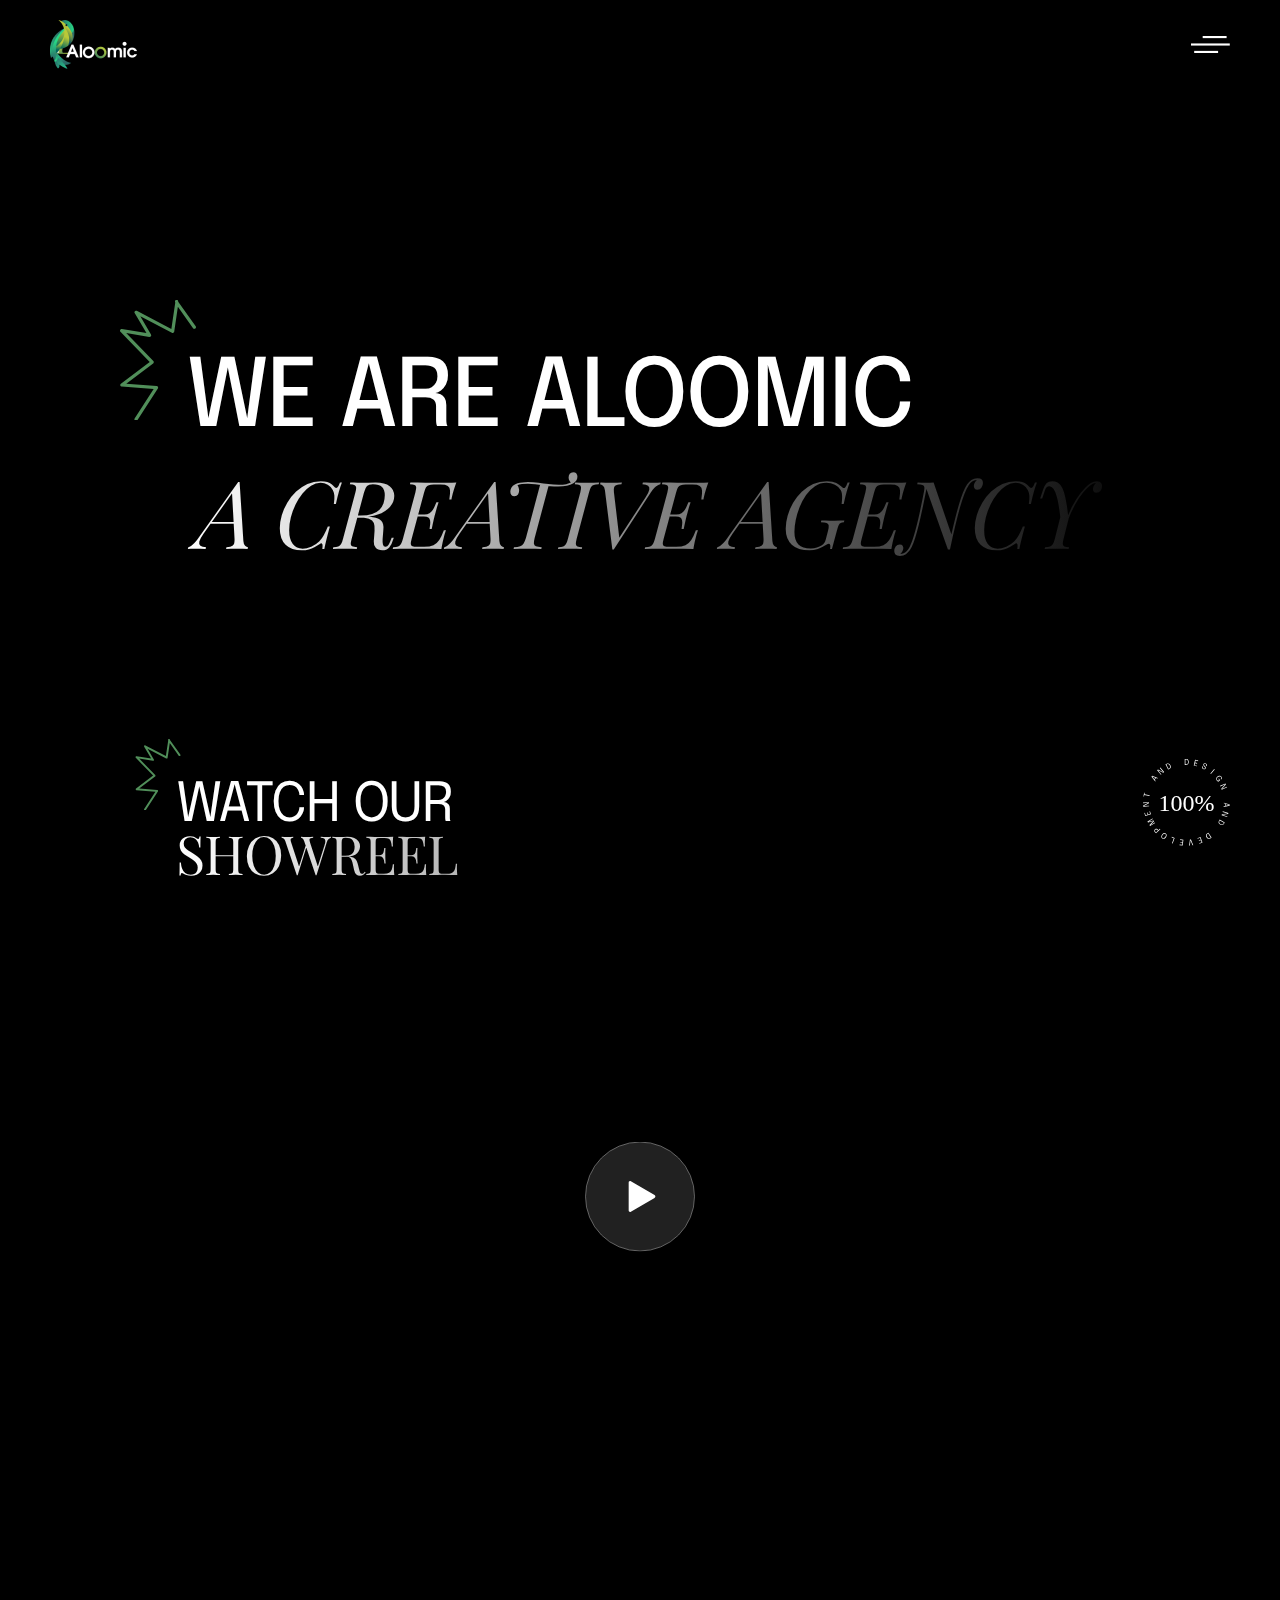
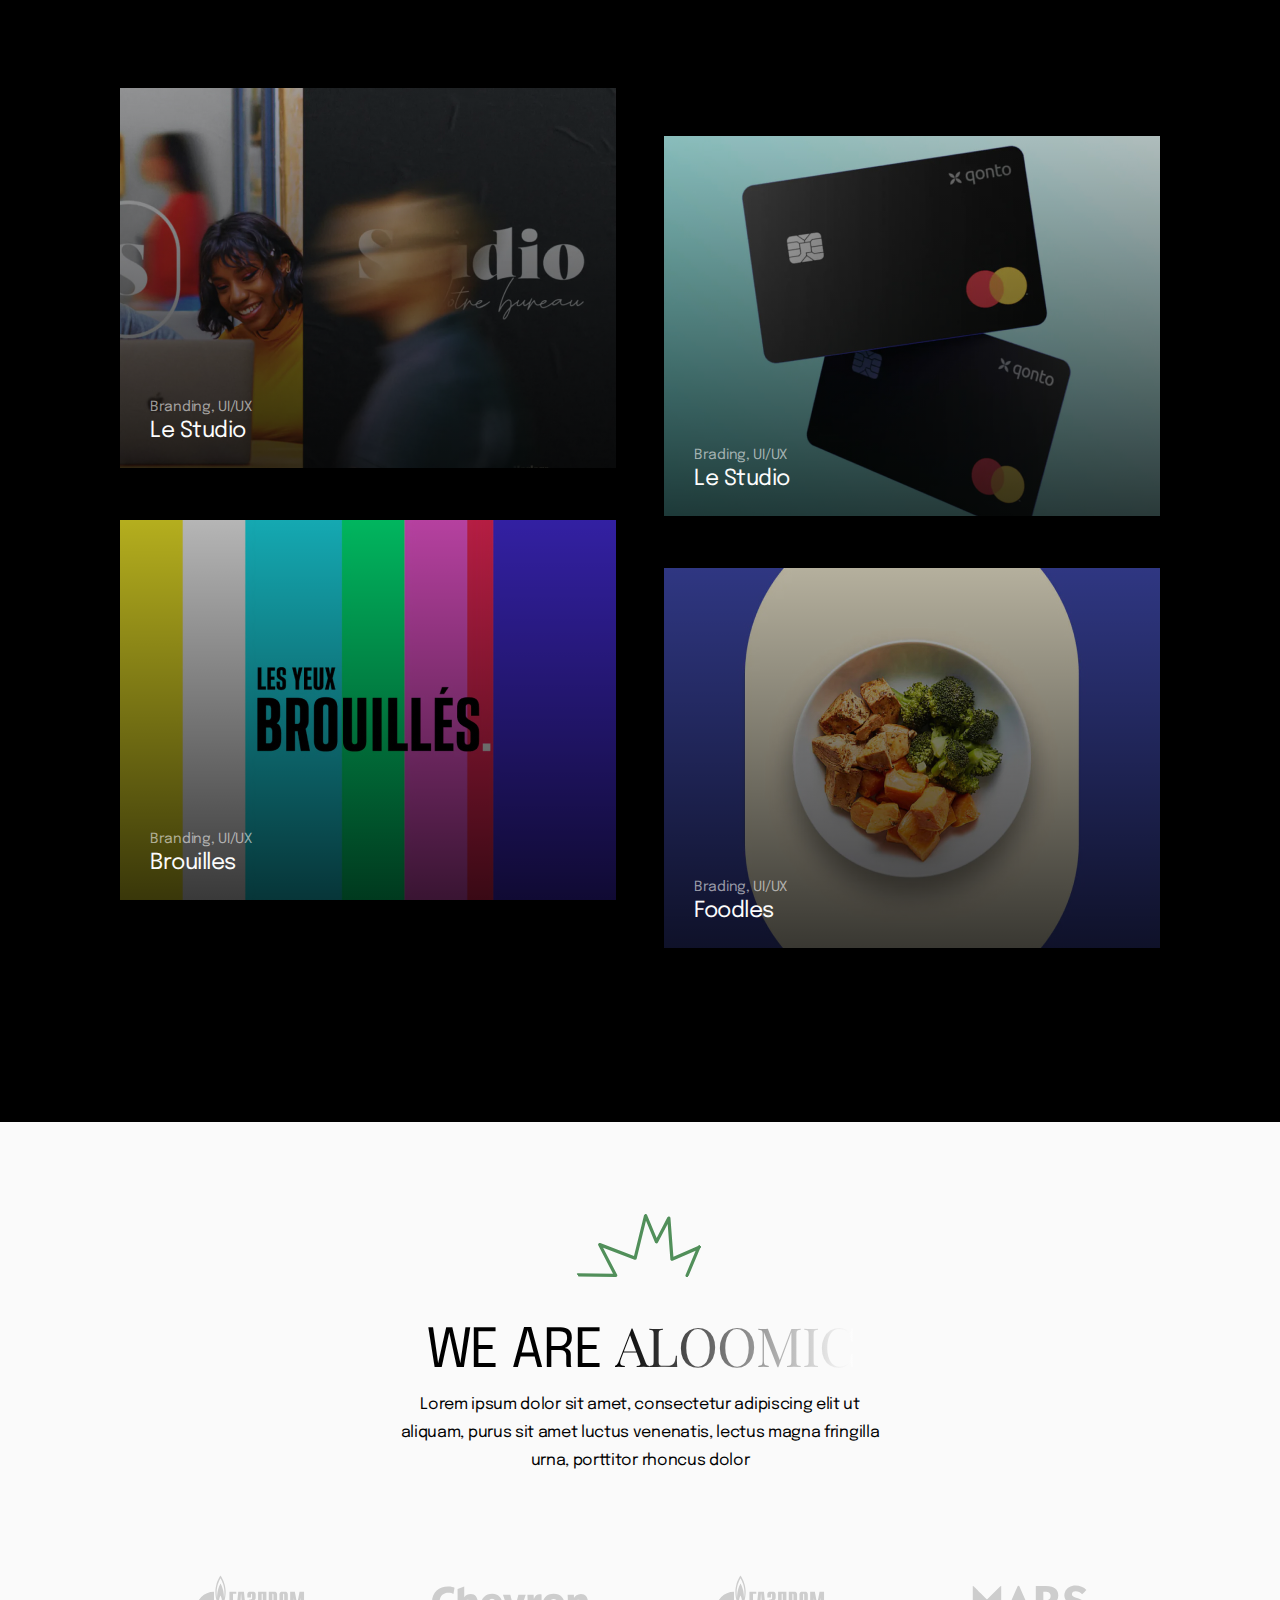
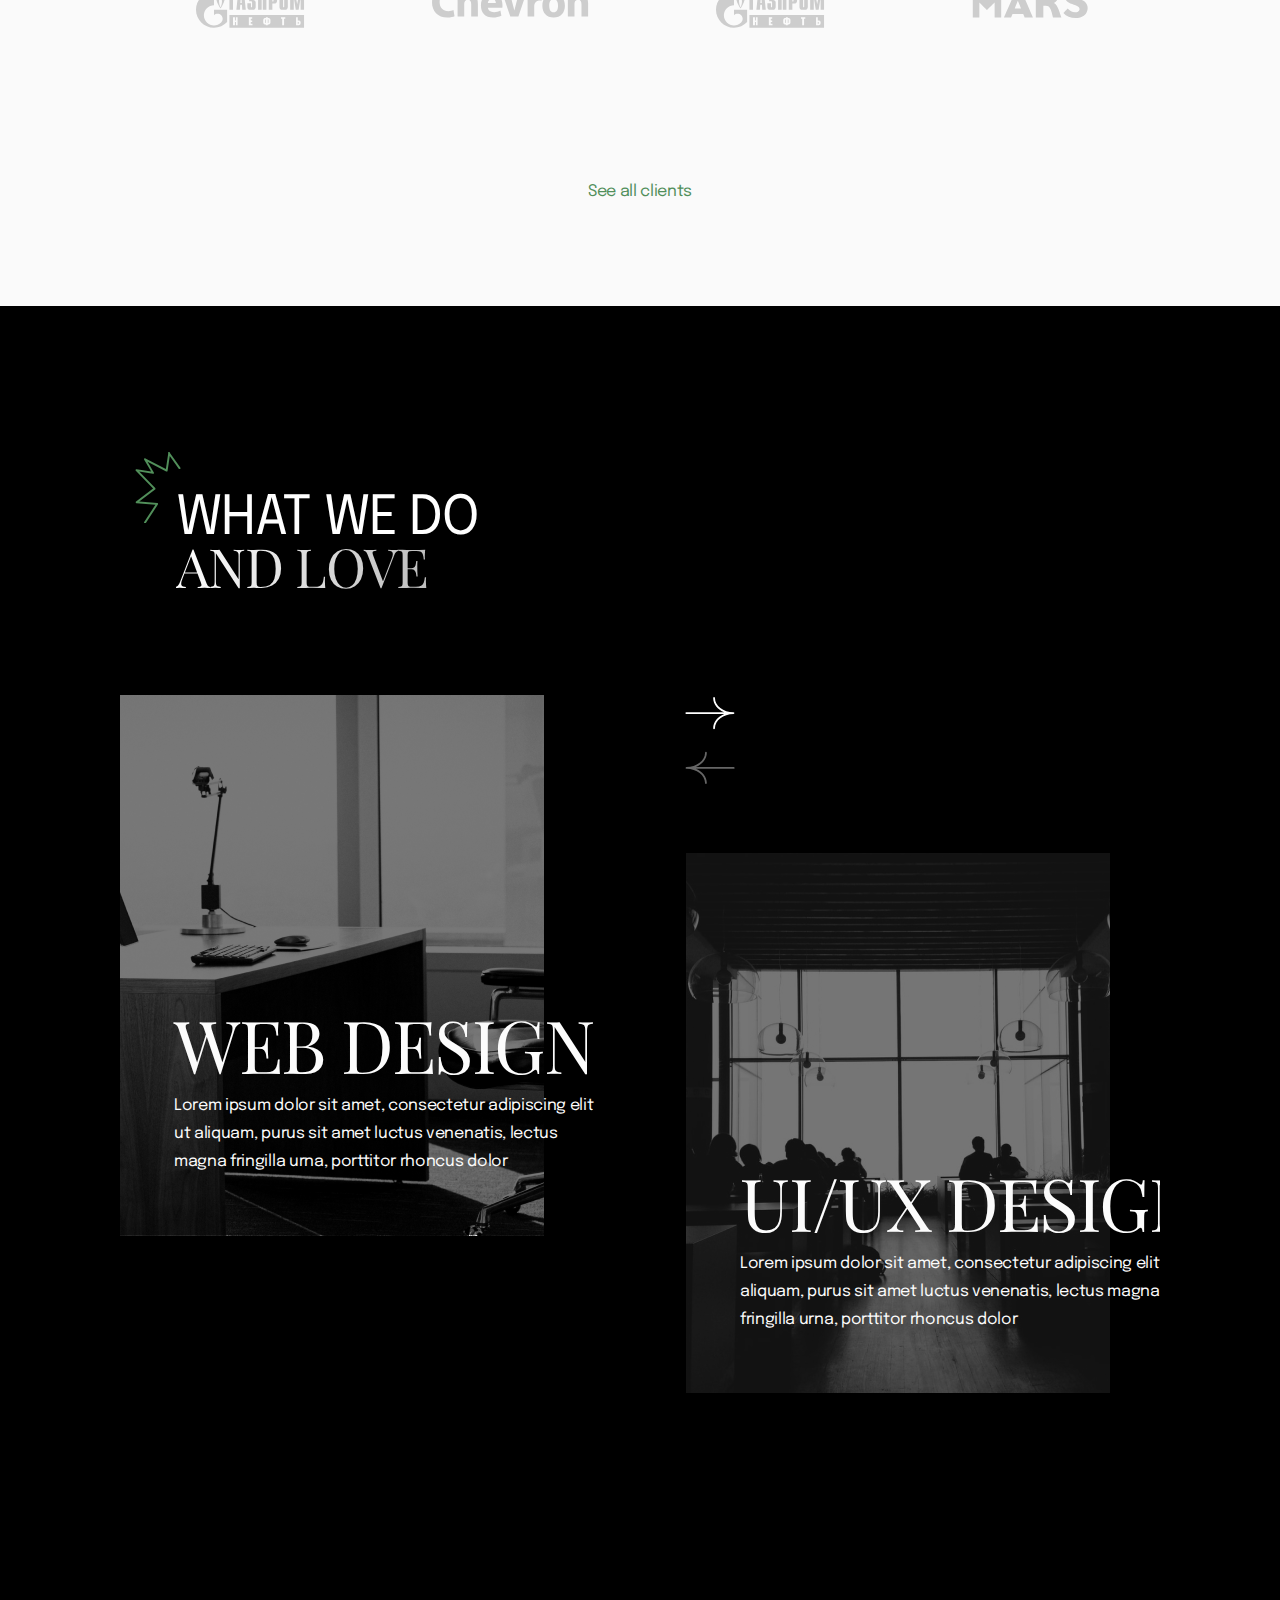
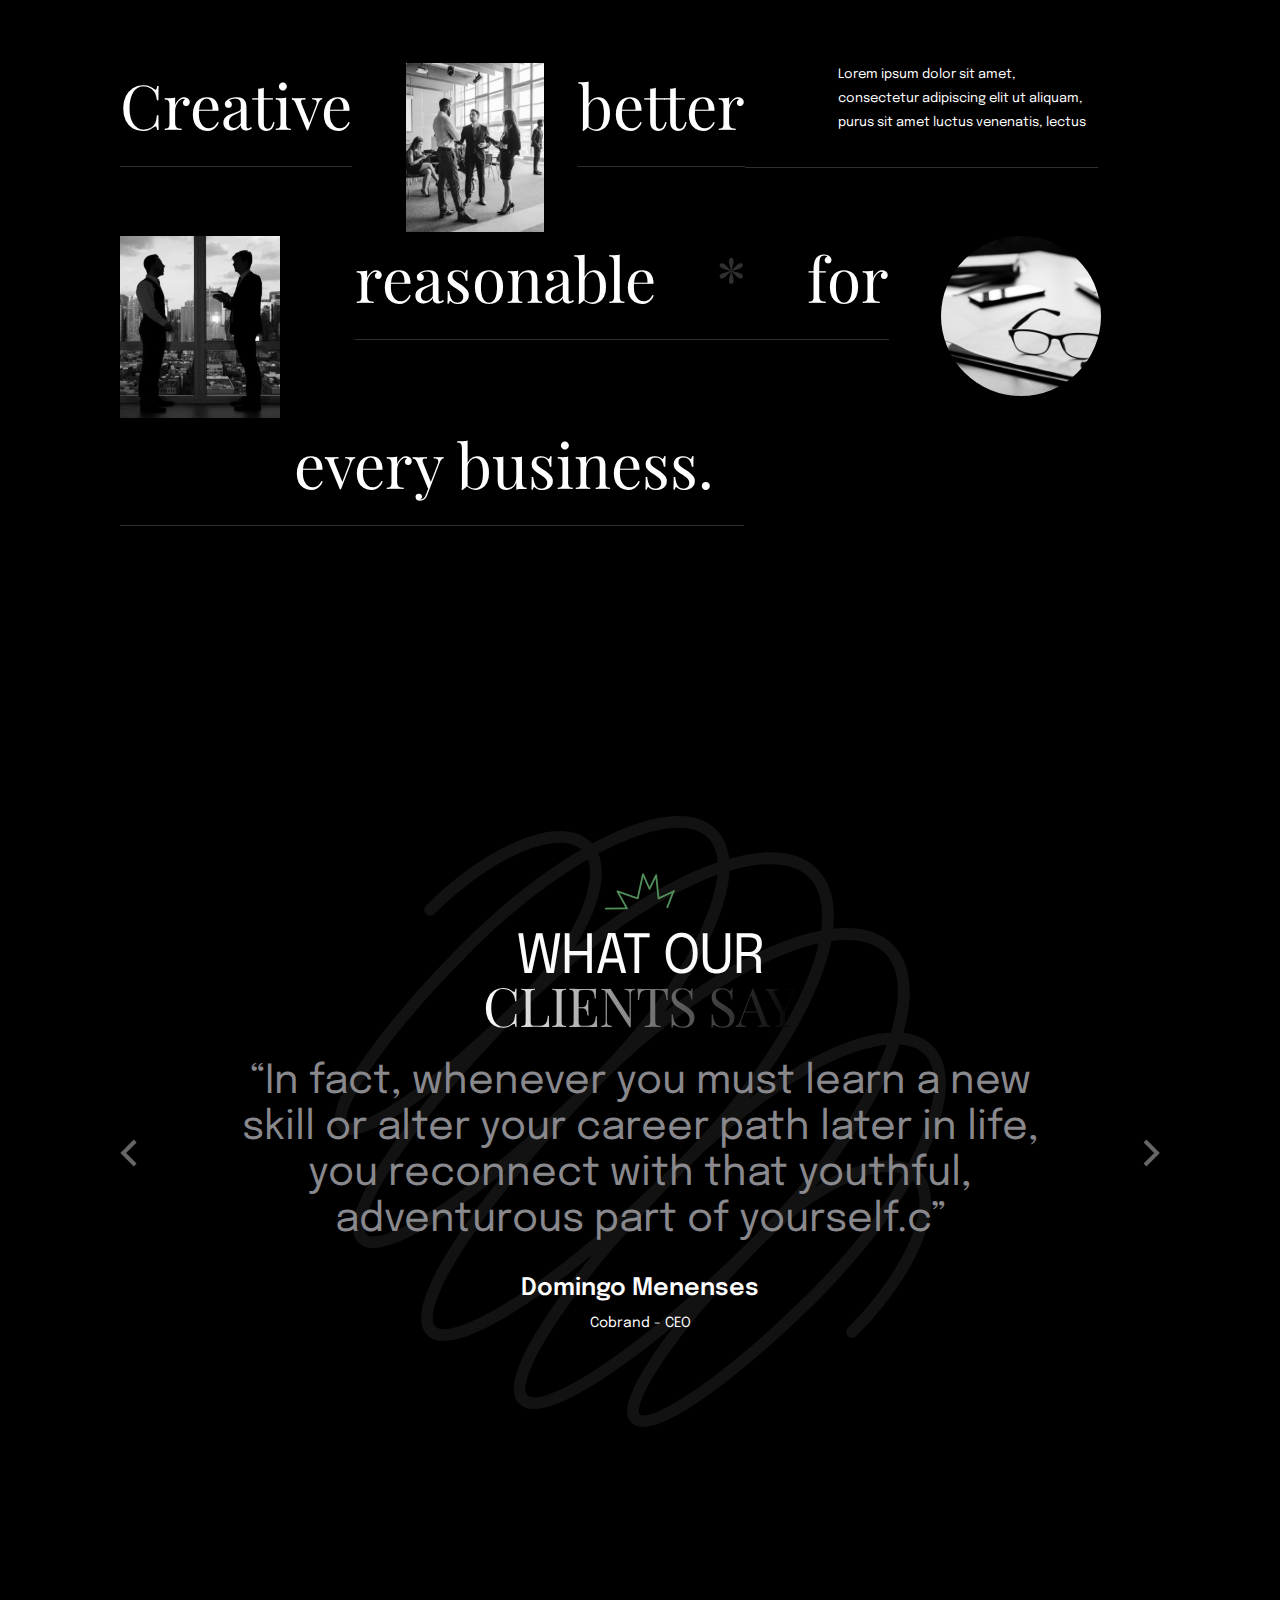
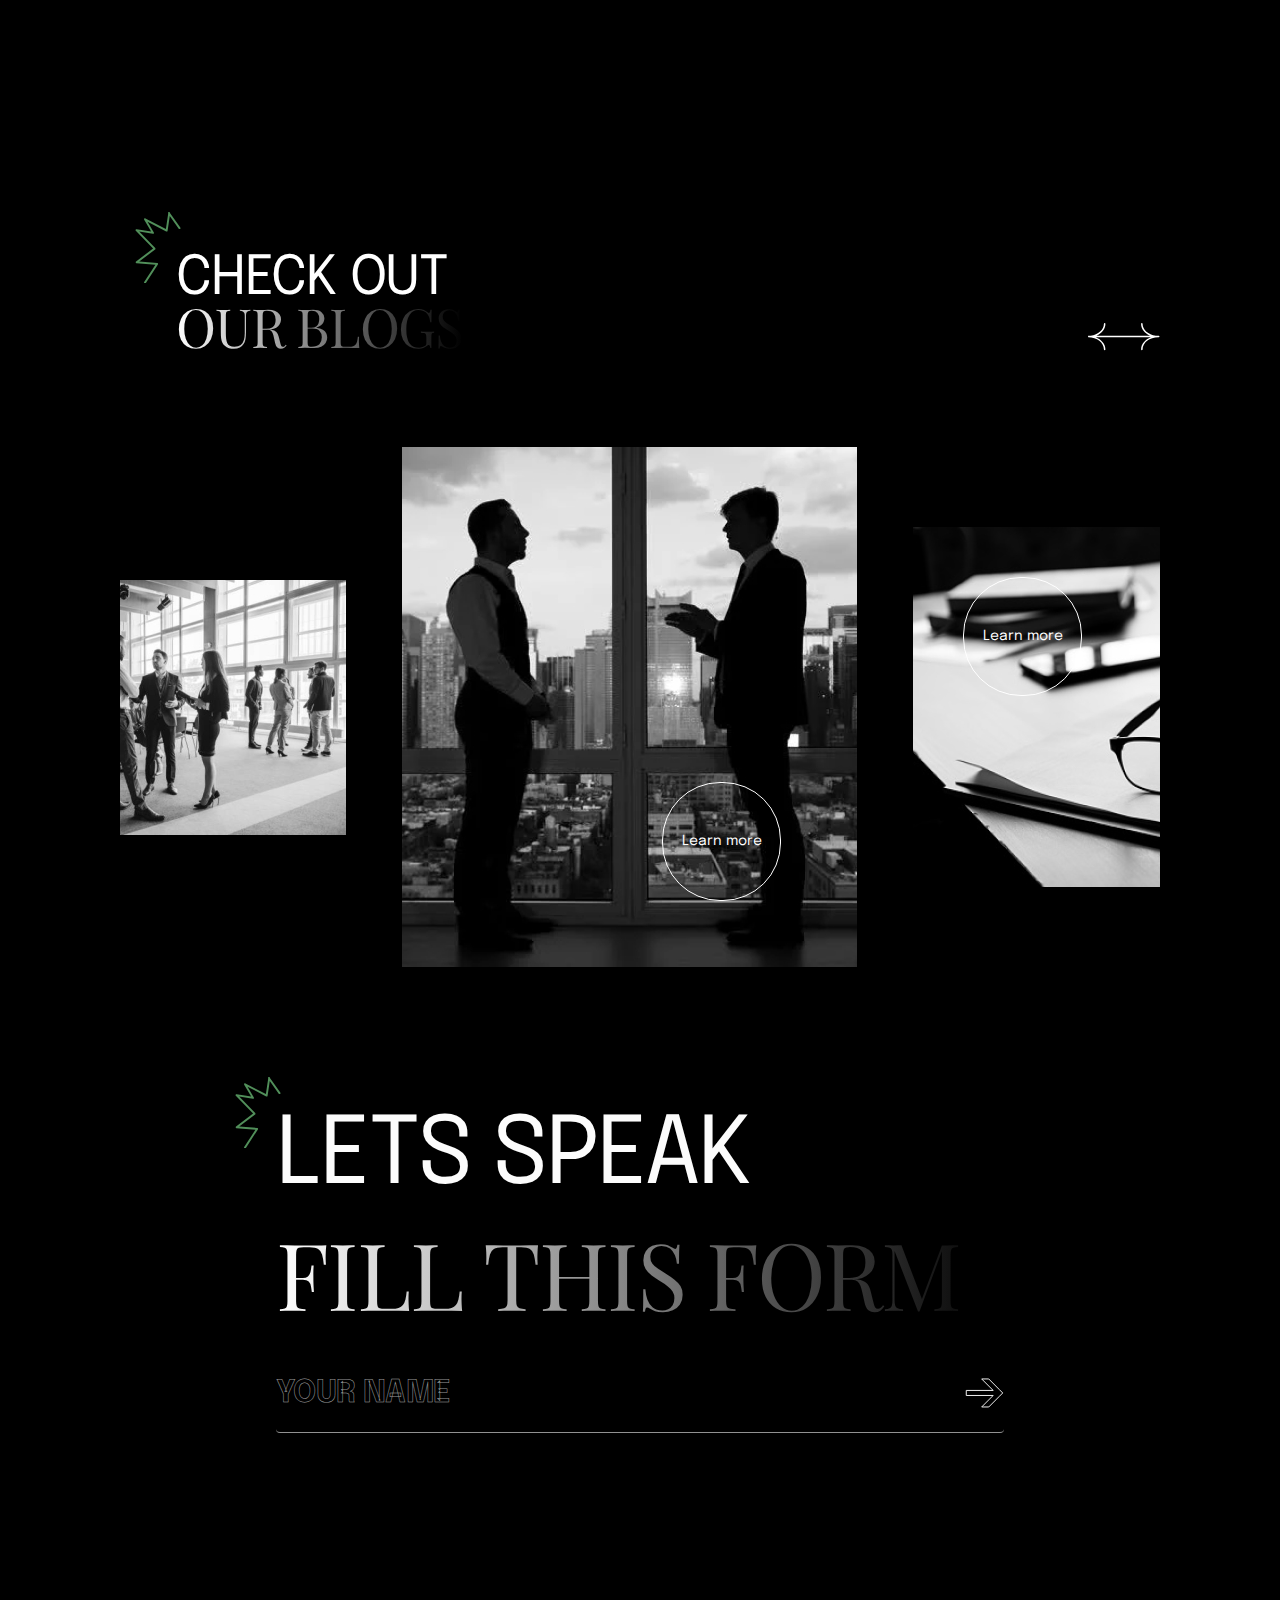
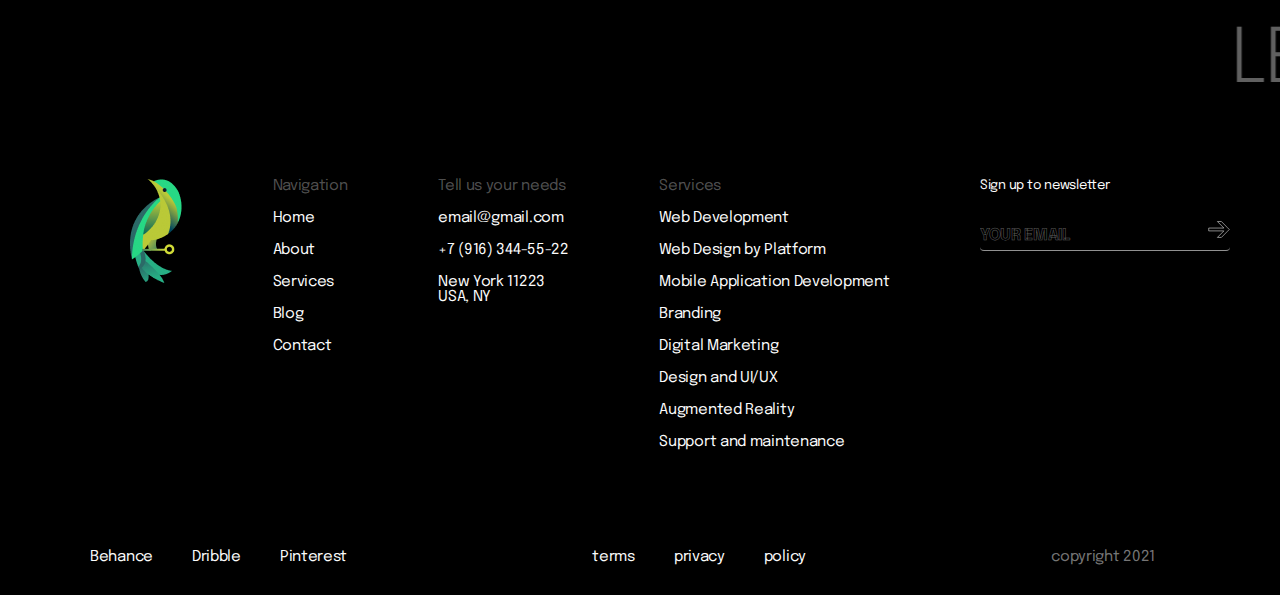
==== index.html @ 210d6eda "- fixed display issues on mobile devices." ====
<!DOCTYPE html>
<html>

<head>
    <meta charset="utf-8">
    <meta name="viewport" content="width=device-width, initial-scale=1.0">
    <title>Aloomic</title>
    <link rel="stylesheet" href="./assets/css/style.css">
    <link rel="stylesheet" href="./assets/css/basic.css">
    <link rel="stylesheet" href="./assets/css/slide.css">
    <link rel="alternate icon" type="image/png" href="./assets/img/icons/favicon.ico">

    <link rel="preconnect" href="https://fonts.googleapis.com">
    <link rel="preconnect" href="https://fonts.gstatic.com" crossorigin>
    <link
        href="https://fonts.googleapis.com/css2?family=Playfair+Display:ital,wght@0,400;0,500;0,600;0,700;0,800;0,900;1,400;1,500;1,600;1,700;1,800;1,900&display=swap"
        rel="stylesheet">
    <link rel="preconnect" href="https://fonts.googleapis.com">
    <link rel="preconnect" href="https://fonts.gstatic.com" crossorigin>
    <link
        href="https://fonts.googleapis.com/css2?family=Epilogue:ital,wght@0,200;0,300;0,400;0,500;0,600;0,700;0,800;0,900;1,200;1,300;1,400;1,500;1,600;1,700;1,800;1,900&family=Playfair+Display:ital,wght@0,400;0,500;0,600;0,700;0,800;0,900;1,400;1,500;1,600;1,700;1,800;1,900&display=swap"
        rel="stylesheet">
    <!-- <script type="text/javascript" src="https://cdnjs.cloudflare.com/ajax/libs/jquery/3.6.0/jquery.min.js"></script> -->
    <script type="text/javascript" src="https://cdnjs.cloudflare.com/ajax/libs/jquery/3.2.1/jquery.min.js"></script>
    <!-- <script type="text/javascript" src="./assets/js/slide.js"></script> -->
    <script type="text/javascript" src="./assets/js/function.js"></script>
</head>

<body>
    <!-- Header beginning -->
    <header>
        <div class="">
            <div class="display-center header-content">
                <div class="logo">
                    <a href="index.html">
                        <img src="./assets/img/logo.png" alt="logo">
                    </a>
                </div>
                <div class="menu-icon">
                    <button class="menu-button">
                        <img src="./assets/img/icons/hamberger.svg" alt="">
                    </button>
                </div>
                <!-- Nav Header beginning -->
                <div class="nav-menu">
                    <div class="">
                        <div class="display-center header-content">
                            <div class="logo">
                                <a href="index.html">
                                    <img src="./assets/img/logo.png" alt="logo">
                                </a>
                            </div>
                            <div class="menu-icon">
                                <button class="menu-button">
                                    <img src="./assets/img/icons/close.svg" alt="">
                                </button>
                            </div>
                        </div>
                    </div>
                    <!-- Nav Header content beginning -->
                    <div class="nav-content container" id="main-menu">
                        <div class="nav-item">
                            <a href="index.html"><span>home</span></a>
                            <div class="menu-thumb hidden">
                                <img src="./assets/img/thumb1.jpg" alt="" />
                                <p>Lorem ipsum dolor sit amet, consectetur adipiscing elit ut aliquam, purus sit amet
                                    luctus venenatis, lectus magna fringilla urnaffff</p>
                            </div>
                        </div>
                        <div class="nav-item">
                            <a href="#" id="we-do-menu"><span>what we do</span></a>
                            <div class="menu-thumb hidden">
                                <img src="./assets/img/thumb2.jpg" alt="" />
                                <p>Lorem ipsum dolor sit amet, consectetur adipiscing elit ut aliquam, purus sit amet
                                    luctus venenatis, lectus magna fringilla urna</p>
                            </div>
                        </div>
                        <div class="nav-item">
                            <a href="about.html"><span>about</span></a>
                            <div class="menu-thumb hidden">
                                <img src="./assets/img/thumb3.jpg" alt="" />
                                <p>Lorem ipsum dolor sit amet, consectetur adipiscing elit ut aliquam, purus sit amet
                                    luctus venenatis, lectus magna fringilla urna</p>
                            </div>
                        </div>
                        <div class="nav-item">
                            <a href="portfolio.html"><span>portfolio</span></a>
                            <div class="menu-thumb hidden">
                                <img src="./assets/img/thumb1.jpg" alt="" />
                                <p>Lorem ipsum dolor sit amet, consectetur adipiscing elit ut aliquam, purus sit amet
                                    luctus venenatis, lectus magna fringilla urna</p>
                            </div>
                        </div>
                        <div class="nav-item">
                            <a href="blog.html"><span>blog</span></a>
                            <div class="menu-thumb hidden">
                                <img src="./assets/img/thumb2.jpg" alt="" />
                                <p>Lorem ipsum dolor sit amet, consectetur adipiscing elit ut aliquam, purus sit amet
                                    luctus venenatis, lectus magna fringilla urna</p>
                            </div>
                        </div>
                        <div class="nav-item">
                            <a href="contact.html"><span>contact</span></a>
                            <div class="menu-thumb hidden">
                                <img src="./assets/img/thumb3.jpg" alt="" />
                                <p>Lorem ipsum dolor sit amet, consectetur adipiscing elit ut aliquam, purus sit amet
                                    luctus venenatis, lectus magna fringilla urna</p>
                            </div>
                        </div>

                    </div>
                    <div class="nav-content container hidden" id="we-do-submenu">
                        <div class="nav-item">
                            <a href="#" class="back-to-mainmenu">
                                <span>
                                    <img src="./assets/img/left_arrow.svg" alt="close submenu">
                                </span>
                            </a>
                            <a href="#" class="back-to-mainmenu">
                                <span>back</span>
                            </a>
                        </div>
                        <div class="nav-item">
                            <a href="wedo.html">
                                <span>Branding</span>
                            </a>
                            <a href="wedo.html">
                                <span>Design and UI/UX</span>
                            </a>
                        </div>
                        <div class="nav-item">
                            <a href="wedo.html">
                                <span>Web Development</span>
                            </a>
                            <a href="wedo.html">
                                <span>Digital Marketing</span>
                            </a>
                        </div>
                        <div class="nav-item">
                            <a href="wedo.html">
                                <span>Web Design by Platform</span>
                            </a>
                            <a href="wedo.html">
                                <span>Support maintenance</span>
                            </a>
                        </div>
                        <div class="nav-item">
                            <a href="wedo.html">
                                <span>Mobile Application Development</span>
                            </a>
                            <a href="wedo.html">
                                <span>Augmented maintenance</span>
                            </a>
                        </div>
                    </div>
                    <!-- Nav Header content end-->
                </div>
                <!-- Nav Header end -->
            </div>
        </div>
    </header>
    <!-- Header End -->

    <!-- Main contents beginning -->
    <div class="full-screen">
        <!-- Home banner beginning -->
        <div class="home-banner">
            <div class="container">
                <h1 class="text-1">
                    <span class="explosion-icon">
                        <img src="./assets/img/explosion.svg" alt="">
                    </span> WE ARE ALOOMIC
                </h1>
                <h1 class="text-1-italic p-l-10">A CREATIVE AGENCY</h1>
                <div class="circle-mark-wrapper">
                    <div class="circle-mark">
                        <svg width="87" height="87" viewBox="0 0 174 174" fill="none"
                            xmlns="http://www.w3.org/2000/svg">

                            <path
                                d="M83.4712 11.7925V0H86.4293C87.4633 0 88.3614 0.237182 89.1236 0.711548C89.8911 1.18591 90.4827 1.86548 90.8985 2.75026C91.3195 3.6297 91.5301 4.67703 91.5301 5.89226C91.5301 7.10749 91.3195 8.15749 90.8985 9.04226C90.4827 9.92171 89.8911 10.6013 89.1236 11.081C88.3614 11.5553 87.4633 11.7925 86.4293 11.7925H83.4712ZM86.2694 1.19924H84.8463V10.5933H86.2694C87.0263 10.5933 87.6952 10.4041 88.2761 10.0256C88.8624 9.64189 89.3208 9.09823 89.6513 8.39468C89.9817 7.69112 90.1469 6.85698 90.1469 5.89226C90.1469 4.92221 89.9817 4.08807 89.6513 3.38985C89.3208 2.6863 88.8624 2.14531 88.2761 1.76688C87.6952 1.38845 87.0263 1.19924 86.2694 1.19924Z"
                                fill="white" />
                            <path
                                d="M108.005 13.5128L107.728 14.6797L101.458 13.1936L104.178 1.71899L110.448 3.20504L110.172 4.37198L105.231 3.20115L104.291 7.16866L108.367 8.13482L108.091 9.3017L104.015 8.3356L103.065 12.342L108.005 13.5128Z"
                                fill="white" />
                            <path
                                d="M120.328 19.8998C119.237 19.352 118.515 18.6642 118.161 17.8364C117.815 17.0064 117.904 16.0673 118.431 15.0195L118.675 14.5336L119.897 15.1472L119.663 15.6116C119.298 16.3404 119.223 16.9623 119.442 17.4776C119.663 17.9881 120.138 18.4264 120.866 18.7923C121.619 19.1703 122.253 19.3276 122.767 19.2641C123.282 19.2006 123.685 18.8807 123.974 18.3044C124.178 17.8995 124.234 17.5076 124.144 17.1284C124.061 16.7469 123.871 16.3652 123.574 15.9833C123.279 15.5966 122.912 15.1943 122.472 14.7764C121.976 14.3011 121.568 13.8094 121.244 13.3011C120.926 12.7952 120.735 12.2729 120.671 11.734C120.615 11.1929 120.734 10.6293 121.028 10.0435C121.459 9.18614 122.096 8.68315 122.94 8.53445C123.784 8.3858 124.702 8.56024 125.692 9.0578C126.745 9.58642 127.46 10.2527 127.838 11.0567C128.215 11.8607 128.153 12.7628 127.651 13.763L127.382 14.2988L126.16 13.6853L126.404 13.1994C126.753 12.504 126.812 11.9166 126.582 11.437C126.354 10.9528 125.881 10.53 125.161 10.1688C124.471 9.82195 123.876 9.67548 123.378 9.72942C122.88 9.78336 122.492 10.0866 122.214 10.6391C122.006 11.0535 121.948 11.4538 122.04 11.8401C122.14 12.2241 122.342 12.6118 122.646 13.0032C122.953 13.3899 123.321 13.7982 123.749 14.228C124.27 14.7462 124.689 15.2487 125.005 15.7355C125.328 16.22 125.512 16.7149 125.557 17.2203C125.606 17.7281 125.483 18.2749 125.189 18.8608C124.749 19.7372 124.098 20.2664 123.237 20.4484C122.379 20.6257 121.409 20.4427 120.328 19.8998Z"
                                fill="white" />
                            <path d="M134.825 29.2262L142.405 20.1926L143.434 21.056L135.854 30.0896L134.825 29.2262Z"
                                fill="white" />
                            <path
                                d="M147.11 42.5672C146.585 41.8615 146.3 41.0769 146.255 40.2135C146.21 39.35 146.422 38.478 146.889 37.5981C147.357 36.7181 148.1 35.8994 149.118 35.1421C150.135 34.3846 151.134 33.91 152.114 33.7184C153.095 33.5268 153.997 33.5828 154.821 33.8863C155.652 34.1909 156.342 34.7109 156.889 35.4464C157.335 36.0449 157.607 36.6296 157.706 37.1999C157.813 37.7718 157.799 38.3107 157.664 38.8165C157.536 39.3234 157.333 39.7737 157.055 40.1671C156.78 40.5573 156.483 40.8717 156.162 41.1105L156.085 41.1681L155.293 40.1031L155.37 40.0461C155.716 39.7881 155.997 39.4561 156.213 39.0494C156.429 38.6433 156.523 38.1939 156.496 37.7025C156.473 37.2079 156.271 36.7042 155.889 36.191C155.503 35.6739 155.011 35.3062 154.41 35.0889C153.813 34.8757 153.133 34.8541 152.369 35.0241C151.613 35.1952 150.802 35.602 149.939 36.2453C149.058 36.9009 148.422 37.5634 148.03 38.2339C147.643 38.9007 147.465 39.5451 147.496 40.1666C147.531 40.7854 147.738 41.3487 148.117 41.8578C148.496 42.3662 148.893 42.718 149.311 42.912C149.731 43.1108 150.138 43.203 150.533 43.1886C150.931 43.1705 151.278 43.0922 151.573 42.9525L152.567 42.2122L150.843 39.8974L151.761 39.2146L154.219 42.5171L149.75 45.8446L149.143 45.0301L150.152 44.1896C150.063 44.2029 149.914 44.2045 149.706 44.1928C149.498 44.1816 149.252 44.1283 148.969 44.0334C148.689 43.9428 148.387 43.7824 148.063 43.5522C147.742 43.3187 147.425 42.9904 147.11 42.5672Z"
                                fill="white" />
                            <path
                                d="M154.613 54.8469L154.087 53.6279L164.915 48.9573L165.799 51.0056L157.844 59.7739L167.74 55.5057L168.266 56.7241L157.438 61.3947L156.542 59.3171L164.465 50.5968L154.613 54.8469Z"
                                fill="white" />
                            <path
                                d="M161.761 87.2759L173.377 91.204L173.253 93.327L161.261 95.856L161.343 94.451L164.512 93.8109L164.752 89.6925L161.68 88.6803L161.761 87.2759ZM165.93 90.0816L165.728 93.5615L172.397 92.2119L165.93 90.0816Z"
                                fill="white" />
                            <path
                                d="M159.199 105.883L159.58 104.611L170.877 107.993L170.237 110.13L158.507 111.734L168.831 114.825L168.451 116.096L157.154 112.714L157.803 110.547L169.477 108.96L159.199 105.883Z"
                                fill="white" />
                            <path
                                d="M153.3 121.223L163.513 127.12L162.034 129.681C161.517 130.577 160.862 131.236 160.07 131.659C159.276 132.087 158.391 132.259 157.418 132.177C156.445 132.102 155.433 131.761 154.381 131.153C153.328 130.545 152.524 129.838 151.968 129.031C151.414 128.231 151.122 127.379 151.09 126.474C151.06 125.577 151.304 124.681 151.821 123.785L153.3 121.223ZM161.075 128.943L161.786 127.711L153.651 123.014L152.94 124.247C152.561 124.902 152.391 125.576 152.428 126.268C152.467 126.968 152.709 127.636 153.153 128.274C153.597 128.912 154.237 129.473 155.072 129.955C155.912 130.44 156.717 130.714 157.487 130.777C158.262 130.842 158.959 130.716 159.58 130.398C160.198 130.084 160.697 129.599 161.075 128.943Z"
                                fill="white" />
                            <path
                                d="M130.716 147.395L137.196 157.247L134.725 158.873C133.861 159.441 132.98 159.737 132.082 159.759C131.18 159.784 130.312 159.541 129.479 159.031C128.644 158.528 127.893 157.768 127.225 156.753C126.557 155.737 126.156 154.744 126.022 153.774C125.886 152.811 126.006 151.918 126.384 151.095C126.761 150.28 127.38 149.588 128.244 149.02L130.716 147.395ZM134.199 157.783L135.388 157.001L130.226 149.152L129.037 149.934C128.404 150.35 127.95 150.876 127.672 151.511C127.393 152.154 127.309 152.86 127.419 153.629C127.53 154.399 127.85 155.187 128.38 155.993C128.913 156.803 129.51 157.409 130.17 157.811C130.833 158.217 131.513 158.417 132.21 158.411C132.904 158.408 133.567 158.199 134.199 157.783Z"
                                fill="white" />
                            <path
                                d="M109.273 159.439L108.863 158.312L114.918 156.108L118.951 167.189L112.896 169.393L112.486 168.267L117.256 166.53L115.862 162.699L111.925 164.132L111.515 163.004L115.451 161.572L114.043 157.703L109.273 159.439Z"
                                fill="white" />
                            <path
                                d="M95.9125 160.919L100.473 172.323L98.9879 172.496L95.0741 162.288L93.6516 173.12L92.1592 173.294L93.9351 161.149L95.9125 160.919Z"
                                fill="white" />
                            <path
                                d="M74.2233 161.786L74.3629 160.595L80.7631 161.343L79.3938 173.056L72.9937 172.308L73.1328 171.117L78.1754 171.706L78.6487 167.656L74.4876 167.17L74.6267 165.979L78.7878 166.465L79.2659 162.375L74.2233 161.786Z"
                                fill="white" />
                            <path
                                d="M63.299 157.792L59.2653 168.873L57.9808 168.406L61.6041 158.451L57.2314 156.86L57.6419 155.733L63.299 157.792Z"
                                fill="white" />
                            <path
                                d="M45.287 148.79C46.0487 149.29 46.5971 149.935 46.9335 150.724C47.2623 151.514 47.3465 152.399 47.1872 153.379C47.0278 154.359 46.5966 155.383 45.8936 156.452C45.1879 157.525 44.4193 158.324 43.5889 158.85C42.7542 159.372 41.9116 159.635 41.0614 159.637C40.2086 159.644 39.4017 159.397 38.64 158.896C37.8741 158.392 37.3251 157.747 36.9936 156.962C36.6546 156.177 36.5619 155.3 36.7159 154.329C36.8694 153.358 37.299 152.336 38.0047 151.263C38.7077 150.194 39.4795 149.394 40.3206 148.863C41.1568 148.328 42.0027 148.055 42.8587 148.044C43.7115 148.037 44.5211 148.286 45.287 148.79ZM44.6107 149.818C43.7866 149.276 42.8971 149.17 41.9409 149.498C40.982 149.831 40.0573 150.674 39.1672 152.028C38.2739 153.386 37.8725 154.564 37.9631 155.561C38.0532 156.558 38.5063 157.325 39.3212 157.861C40.1314 158.394 41.0145 158.506 41.9707 158.197C42.9221 157.885 43.8447 157.05 44.738 155.692C45.6281 154.338 46.0343 153.153 45.9554 152.138C45.8691 151.125 45.4208 150.351 44.6107 149.818Z"
                                fill="white" />
                            <path
                                d="M33.7792 139.577L34.7174 140.571L26.1398 148.664L23.8685 146.256C23.243 145.593 22.8477 144.926 22.6824 144.254C22.5134 143.586 22.5338 142.947 22.7438 142.338C22.9538 141.73 23.3128 141.186 23.8207 140.707C24.3285 140.228 24.9037 139.898 25.5462 139.717C26.185 139.532 26.8447 139.535 27.5253 139.729C28.1984 139.922 28.8403 140.342 29.4511 140.989L30.7843 142.403L33.7792 139.577ZM24.8559 145.556L26.0739 146.846L29.912 143.226L28.694 141.935C28.0357 141.237 27.3635 140.885 26.6773 140.881C25.9874 140.88 25.3497 141.155 24.7643 141.707C24.175 142.263 23.8748 142.865 23.8634 143.514C23.8484 144.157 24.1793 144.839 24.8559 145.556Z"
                                fill="white" />
                            <path
                                d="M10.0224 127.023L8.84717 124.987L19.0598 119.091L19.7074 120.213L10.5749 125.485L21.1904 122.781L22.1658 124.471L14.5174 132.33L23.6569 127.053L24.3044 128.175L14.0918 134.071L12.9166 132.036L20.7098 124.204L10.0224 127.023Z"
                                fill="white" />
                            <path
                                d="M12.8394 104.874L13.9882 104.53L15.8364 110.703L4.53927 114.085L2.69116 107.912L3.84003 107.568L5.29607 112.431L9.20217 111.262L8.00064 107.249L9.14951 106.905L10.351 110.918L14.2954 109.737L12.8394 104.874Z"
                                fill="white" />
                            <path
                                d="M12.1872 93.3712L12.2644 94.6962L0.491794 95.3822L0.362116 93.1553L10.8361 87.6356L0.0771239 88.2624L0 86.9374L11.7725 86.252L11.9041 88.5108L1.47618 93.9953L12.1872 93.3712Z"
                                fill="white" />
                            <path
                                d="M3.37766 67.5773L2.84034 70.6244L13.2727 72.4637L13.0367 73.8026L2.60434 71.9627L2.06846 75.0018L0.887451 74.794L2.19659 67.3694L3.37766 67.5773Z"
                                fill="white" />
                            <path
                                d="M24.5 44.9624L16.9536 35.2976L18.2236 33.5918L29.6323 38.0687L28.792 39.197L25.7929 37.9909L23.3294 41.3002L25.3402 43.8335L24.5 44.9624ZM22.5584 40.3275L24.6399 37.5314L18.3261 34.9937L22.5584 40.3275Z"
                                fill="white" />
                            <path
                                d="M36.8646 30.8239L35.8476 31.677L28.2676 22.6434L29.9763 21.2096L40.6579 26.3152L33.7306 18.0594L34.7473 17.2063L42.3272 26.2399L40.5939 27.6943L29.9677 22.6049L36.8646 30.8239Z"
                                fill="white" />
                            <path
                                d="M50.2235 21.2485L44.9309 10.7104L47.5746 9.38272C48.4988 8.91869 49.4075 8.72756 50.3014 8.80943C51.2005 8.88885 52.0341 9.2306 52.8027 9.8347C53.5734 10.4316 54.2317 11.2731 54.7775 12.359C55.3227 13.445 55.6057 14.4778 55.6265 15.4574C55.6494 16.4299 55.4261 17.3027 54.9555 18.0759C54.487 18.8418 53.7909 19.4569 52.8672 19.9209L50.2235 21.2485ZM47.97 10.5262L46.6983 11.1648L50.9143 19.5597L52.186 18.921C52.8624 18.5813 53.3751 18.112 53.7243 17.5131C54.076 16.9071 54.2418 16.2155 54.2215 15.4385C54.2008 14.6615 53.9742 13.8419 53.5414 12.9798C53.106 12.1129 52.5836 11.4417 51.975 10.966C51.3642 10.4856 50.7118 10.2079 50.0178 10.1328C49.3292 10.0554 48.6464 10.1865 47.97 10.5262Z"
                                fill="white" />
                            <defs>
                                <clipPath id="clip0_2_5">
                                    <rect width="38" height="57.8881" fill="white"
                                        transform="translate(106 116) rotate(-180)" />
                                </clipPath>
                            </defs>
                        </svg>
                    </div>
                    <div class="circle-mark-reverse" id="scroll_value">
                        <span>100%</span>
                    </div>
                </div>
            </div>
        </div>
        <!-- Home banner end -->

        <!-- Watch our showreel beginning -->
        <div class="showreel-section">
            <div class="container">
                <div class="section-title">
                    <h2 class="text-2">
                        <span>
                            <img src="./assets/img/explosion.svg" alt="">
                        </span> Watch our
                    </h2>
                    <h2 class="text-2 text-gradient">showreel</h2>
                </div>
                <div class="visible-video">
                    <button class="play-button">
                        <img src="./assets/img/play-icon.svg" alt="" />
                    </button>
                    <video src="https://nimmobay.com/wp-content/uploads/2020/05/Nimmo-Adventure-2_720.mp4"
                        autoplay></video>
                </div>
            </div>
        </div>
        <!-- Watch our showreel end -->
        <!-- Video cards section beginning -->
        <div class="video-cards-section">
            <div class="container">
                <div class="video-cards">
                    <div class="cards-box">
                        <div class="video-card">
                            <div class="video-card-text">
                                <p>Branding, UI/UX</p>
                                <h3>Le Studio</h3>
                            </div>
                            <span class="card-gradient"></span>
                            <img src="./assets/img/card1.jpg" alt="" />
                        </div>
                        <div class="video-card">
                            <div class="video-card-text">
                                <p>Branding, UI/UX</p>
                                <h3>Brouilles</h3>
                            </div>
                            <span class="card-gradient"></span>
                            <img src="./assets/img/card2.jpg" alt="" />
                        </div>
                    </div>
                    <div class="cards-box">
                        <div class="video-card">
                            <div class="video-card-text">
                                <p>Brading, UI/UX</p>
                                <h3>Le Studio</h3>
                            </div>
                            <span class="card-gradient"></span>
                            <img src="./assets/img/card3.jpg" alt="" />
                        </div>
                        <div class="video-card">
                            <div class="video-card-text">
                                <p>Brading, UI/UX</p>
                                <h3>Foodles</h3>
                            </div>
                            <span class="card-gradient"></span>
                            <img src="./assets/img/card4.jpg" alt="" />
                        </div>
                    </div>
                </div>
            </div>
        </div>
        <!-- Video cards section end -->

        <!-- Our Client section beginning -->
        <div class="container">
            <div class="our-client-title">
                <img src="./assets/img/explosion.svg" alt="">
                <h2>we are <span class="text-gradient">aloomic</span></h2>
                <p>Lorem ipsum dolor sit amet, consectetur adipiscing elit ut aliquam, purus sit amet luctus venenatis,
                    lectus magna fringilla urna, porttitor rhoncus dolor</p>
            </div>
            <div class="our-clients">
                <div class="our-clients-pre">
                    <img src="./assets/img/clients/1.svg" alt="" />
                    <img src="./assets/img/clients/2.svg" alt="" />
                    <img src="./assets/img/clients/1.svg" alt="" />
                    <img src="./assets/img/clients/3.svg" alt="" />
                </div>
                <button class="client-explain">See all clients</button>
                <div class="our-clients-pre" id="clients-explain">
                    <img src="./assets/img/clients/1.svg" alt="" />
                    <img src="./assets/img/clients/2.svg" alt="" />
                    <img src="./assets/img/clients/1.svg" alt="" />
                    <img src="./assets/img/clients/1.svg" alt="" />
                    <img src="./assets/img/clients/2.svg" alt="" />
                    <img src="./assets/img/clients/1.svg" alt="" />
                    <img src="./assets/img/clients/3.svg" alt="" />
                    <img src="./assets/img/clients/1.svg" alt="" />
                    <img src="./assets/img/clients/3.svg" alt="" />
                    <img src="./assets/img/clients/1.svg" alt="" />
                    <img src="./assets/img/clients/2.svg" alt="" />
                    <img src="./assets/img/clients/3.svg" alt="" />
                </div>
                <button class="client-explain hidden">Collapse</button>
            </div>
        </div>
        <!-- Our Client section end -->

        <!-- What we do beginning -->
        <div class="what-we-do">
            <div class="container">
                <div class="section-title">
                    <h2 class="text-2">
                        <span>
                            <img src="./assets/img/explosion.svg" alt="">
                        </span> what we do
                    </h2>
                    <h2 class="text-2 text-gradient">and love</h2>
                </div>
                <!-- Custom slide beginning -->
                <!-- Custom slide end -->
                <div class="slide-1">
                    <div class="slide-cards-control">
                        <button id="right-arrow">
                            <img src="./assets/img/icons/arrow.svg" alt="" />
                        </button>
                        <button id="left-arrow">
                            <img src="./assets/img/icons/arrow.svg" alt="" />
                        </button>
                    </div>
                    <div class="slide-cards">
                        <div class="slide-item">
                            <span class="slide-item-mask"></span>
                            <img src="./assets//img/slide/1.jpg" alt="">
                            <div class="slide-item-content">
                                <h2>web design</h2>
                                <p>Lorem ipsum dolor sit amet, consectetur adipiscing elit ut aliquam, purus sit amet
                                    luctus venenatis, lectus magna fringilla urna, porttitor rhoncus dolor</p>
                            </div>
                        </div>
                        <div class="slide-item">
                            <span class="slide-item-mask"></span>
                            <img src="./assets//img/slide/2.jpg" alt="">
                            <div class="slide-item-content">
                                <h2>UI/UX design</h2>
                                <p>Lorem ipsum dolor sit amet, consectetur adipiscing elit ut aliquam, purus sit amet
                                    luctus venenatis, lectus magna fringilla urna, porttitor rhoncus dolor</p>
                            </div>
                        </div>
                        <div class="slide-item">
                            <span class="slide-item-mask"></span>
                            <img src="./assets//img/slide/1.jpg" alt="">
                            <div class="slide-item-content">
                                <h2>web design</h2>
                                <p>Lorem ipsum dolor sit amet, consectetur adipiscing elit ut aliquam, purus sit amet
                                    luctus venenatis, lectus magna fringilla urna, porttitor rhoncus dolor</p>
                            </div>
                        </div>
                        <div class="slide-item">
                            <span class="slide-item-mask"></span>
                            <img src="./assets//img/slide/2.jpg" alt="">
                            <div class="slide-item-content">
                                <h2>UI/UX design</h2>
                                <p>Lorem ipsum dolor sit amet, consectetur adipiscing elit ut aliquam, purus sit amet
                                    luctus venenatis, lectus magna fringilla urna, porttitor rhoncus dolor</p>
                            </div>
                        </div>
                        <div class="slide-item">
                            <span class="slide-item-mask"></span>
                            <img src="./assets//img/slide/2.jpg" alt="">
                            <div class="slide-item-content">
                                <h2>UI/UX design</h2>
                                <p>Lorem ipsum dolor sit amet, consectetur adipiscing elit ut aliquam, purus sit amet
                                    luctus venenatis, lectus magna fringilla urna, porttitor rhoncus dolor</p>
                            </div>
                        </div>
                    </div>
                </div>
            </div>
        </div>
        <!-- What we do end -->
        <!-- What we love beginning -->
        <div class="we-love">
            <div class="container">
                <div class="border-word">
                    <h2>Creative</h2>
                </div>
                <div class="tip-photo tip-photo1">
                    <img src="./assets/img/thumb1.jpg" />
                </div>
                <div class="border-word">
                    <h2>better</h2>
                </div>
                <div class="border-word">
                    <p>Lorem ipsum dolor sit amet, consectetur adipiscing elit ut aliquam, purus sit amet luctus
                        venenatis, lectus
                    </p>
                </div>
                <div class="tip-photo tip-photo2">
                    <img src="./assets/img/thumb2.jpg" />
                </div>
                <div class="border-word">
                    <h2>reasonable</h2>
                </div>
                <div class="border-word">
                    <h2 class="star-mark">*</h2>
                </div>
                <div class="border-word">
                    <h2>for</h2>
                </div>
                <div class="tip-photo tip-photo3">
                    <img src="./assets/img/image3.jpg" />
                </div>
                <div class="border-word border-word-e">
                    <h2>every business.</h2>
                </div>
            </div>
        </div>
        <!-- What we love end -->
        <!-- Client review beginning -->
        <div class="clients-review">
            <div class="container">
                <img src="./assets/img/explosion.svg" alt="" />
                <h2>What our</h2>
                <h2 class="text-gradient">clients say</h2>

                <div id="slider-reviews">
                    <button class="control_next">
                        <svg width="17" height="28" viewBox="0 0 17 28" fill="none" xmlns="http://www.w3.org/2000/svg">
                            <path d="M2.00006 2L14.0001 14L2.00006 26" stroke="white" stroke-opacity="0.4"
                                stroke-width="4" />
                        </svg>
                    </button>
                    <button class="control_prev">
                        <svg width="17" height="28" viewBox="0 0 17 28" fill="none" xmlns="http://www.w3.org/2000/svg">
                            <path d="M15.2 26L3.19995 14L15.2 2" stroke="white" stroke-opacity="0.4" stroke-width="4" />
                        </svg>
                    </button>
                    <ul>
                        <li>
                            <p>“In fact, whenever you must learn a new skill or alter your career path later in life,
                                you reconnect with that youthful, adventurous part of yourself.a”</p>
                            <h5>Domingo Menenses</h5>
                            <h6>Cobrand - CEO</h6>
                        </li>
                        <li>
                            <p>“In fact, whenever you must learn a new skill or alter your career path later in life,
                                you reconnect with that youthful, adventurous part of yourself.b”</p>
                            <h5>Domingo Menenses</h5>
                            <h6>Cobrand - CEO</h6>
                        </li>
                        <li>
                            <p>“In fact, whenever you must learn a new skill or alter your career path later in life,
                                you reconnect with that youthful, adventurous part of yourself.c”</p>
                            <h5>Domingo Menenses</h5>
                            <h6>Cobrand - CEO</h6>
                        </li>
                    </ul>
                </div>
            </div>
        </div>
        <!-- Client review end -->

        <!-- Check our blogs beginning -->
        <div class="check-bolg-section">
            <div class="container">
                <div class="section-title">
                    <h2 class="text-2">
                        <span>
                            <img src="./assets/img/explosion.svg" alt="">
                        </span> Check out
                    </h2>
                    <h2 class="text-2 text-gradient">our blogs</h2>
                    <svg width="72" height="28" viewBox="0 0 72 28" fill="none" xmlns="http://www.w3.org/2000/svg">
                        <path
                            d="M70.75 12.67H67.79C60.32 11.76 54.58 6.77 54.58 0.75C54.58 0.34 54.24 0 53.83 0C53.42 0 53.08 0.34 53.08 0.75C53.08 5.89 56.7 10.36 62.03 12.67H8.47C13.8 10.36 17.42 5.89 17.42 0.75C17.42 0.34 17.08 0 16.67 0C16.26 0 15.92 0.34 15.92 0.75C15.92 6.76 10.19 11.75 2.72 12.67H0.75C0.58 12.67 0.43 12.74 0.3 12.83C0.28 12.83 0.26 12.83 0.25 12.83V12.86C0.1 13.01 0 13.2 0 13.42C0 13.64 0.1 13.83 0.25 13.97V14.33C8.89 14.33 15.92 19.75 15.92 26.41C15.92 26.82 16.26 27.16 16.67 27.16C17.08 27.16 17.42 26.82 17.42 26.41C17.42 21.01 13.42 16.35 7.64 14.16H62.86C57.09 16.35 53.09 21.01 53.09 26.41C53.09 26.82 53.43 27.16 53.84 27.16C54.25 27.16 54.59 26.82 54.59 26.41C54.59 19.75 61.62 14.33 70.26 14.33V14.17H70.76C71.17 14.17 71.51 13.83 71.51 13.42C71.51 13.01 71.16 12.67 70.75 12.67Z"
                            fill="white" />
                    </svg>
                </div>

                <!-- Blog slide beginning -->
                <div id="slides1">
                    <div class="slide-img slide">
                        <img src="./assets/img/thumb1.jpg">
                    </div>
                    <div class="slide-img slide">
                        <a class="spin-link" href="#">
                            Learn more
                        </a>

                        <img src="./assets/img/image2.jpg">
                    </div>
                    <div class="slide-img slide">
                        <a class="spin-link" href="#">
                            Learn more
                        </a>
                        <img src="./assets/img/image3.jpg">
                    </div>
                </div>
                <!-- Blog slide end -->
            </div>
        </div>
        <!-- Check our blogs end -->
        <!-- Input box begin -->
        <div class="input-panel">
            <div class="container">
                <h1>
                    <span>
                        <img src="./assets/img/explosion.svg" alt="">
                    </span>
                    lets speak
                </h1>
                <h1 class="text-gradient">
                    fill this form
                </h1>
                <div class="input-section">
                    <input type="text" placeholder="your name">
                    <span>
                        <img src="./assets/img/right_arrow.svg">
                    </span>
                </div>
            </div>

        </div>
        <div class="floating-panel">
            <div class="">
                <marquee behavior="scroll" direction="left" scrollamount="5" scrolldelay=0 style="position: relative;">
                    <span>lets work together</span>
                    <span class="spot"></span>
                    <span>lets work together</span>
                </marquee>
            </div>

        </div>
    </div>
    <footer>
        <div class="">
            <div class="footer">
                <div class="footer-section1">
                    <div class="icon-wrapper">
                        <img src="./assets/img/icon.png">
                    </div>
                    <div class="navigation-wrapper">
                        <div class="list">
                            <a>
                                Navigation
                            </a>
                            <a href="./index.html">
                                Home
                            </a>
                            <a href="./about.html">
                                About
                            </a>
                            <a href="./services.html">
                                Services
                            </a>
                            <a href="./blog.html">
                                Blog
                            </a>
                            <a href="./contact.html">
                                Contact
                            </a>
                        </div>
                    </div>
                    <div class="contact-wrapper">
                        <div class="list">
                            <a>
                                Tell us your needs
                            </a>
                            <a href="#">
                                email@gmail.com
                            </a>
                            <a href="#">
                                +7 (916) 344-55-22
                            </a>
                            <a href="#">
                                New York 11223
                                <br />USA, NY
                            </a>
                        </div>
                    </div>
                    <div class="services-wrapper">
                        <div class="list">
                            <a>Services</a>
                            <a href="./services.html">Web Development</a>
                            <a href="./services.html">Web Design by Platform</a>
                            <a href="./services.html">Mobile Application Development</a>
                            <a href="./services.html">Branding</a>
                            <a href="./services.html">Digital Marketing</a>
                            <a href="./services.html">Design and UI/UX</a>
                            <a href="./services.html">Augmented Reality</a>
                            <a href="./services.html">Support and maintenance</a>
                        </div>
                    </div>
                    <div class="email-input-wrapper">
                        <p>Sign up to newsletter</p>
                        <div class="input-section">

                            <input type="email" placeholder="YOUR EMAIL">
                            <span>
                                <img src="./assets/img/right_arrow.svg">
                            </span>
                        </div>

                    </div>
                </div>
                <div class="footer-section2">
                    <div class="section1">
                        <span><a href="#">Behance</a></span>
                        <span><a href="#">Dribble</a></span>
                        <span><a href="#">Pinterest</a></span>
                    </div>
                    <div class="section2">
                        <span><a href="#">terms</a></span>
                        <span><a href="#">privacy</a></span>
                        <span><a href="#">policy</a></span>
                    </div>
                    <div class="section3">
                        <span>copyright 2021</span>
                    </div>
                </div>

            </div>
        </div>
    </footer>
    <span id="device-ruler"></span>
    <!-- Main contents end -->
</body>

</html>
---- assets/css/style.css ----
header {
    background-color: #000;
    position: absolute;
    width: 100%;
    left: 0;
    top: 0;
    z-index: 3;
}

.display-center {
    display: flex;
    align-items: center;
    justify-content: center;
}

.header-content {
    justify-content: space-between;
    margin: 0 50px;
}

.logo {
    margin-top: 20px;
    margin-bottom: 20px;
}

.menu-button {
    border: none;
    background-color: transparent;
}

.nav-menu {
    position: absolute;
    left: 0;
    top: 0;
    width: 100%;
    /* min-height: 100vh; */
    background-color: #000;
    z-index: 2;
    transform: translateY(-1500px);
    transition: transform 0.6s;
}

.nav-content {
    position: relative;

}

.nav-item {
    padding: 11px 0;
    border-bottom: 1px solid #575757;
    cursor: pointer;
    color: #fcfcfc;
}

.nav-item>a {
    display: block;
    padding: 0px;
    border: none;
    text-decoration: none;
    font-family: "Playfair Display", sans-serif;
    font-style: normal;
    font-weight: normal;
    font-size: 60px;
    line-height: 80px;
    letter-spacing: -0.02em;
    color: #fcfcfc;
    text-transform: uppercase;
}

#main-menu .nav-item:hover, .nav-item>a:hover {
    font-style: italic !important;
    background: linear-gradient(#eee, #333);
    -webkit-background-clip: text;
    -webkit-text-fill-color: transparent;
}

.nav-item .menu-thumb {
    position: absolute;
    right: 0;
    top: 0;
    /* pointer-events: none; */
    background: #000;
    padding: 30px 0 40px 50px;
}

.nav-item .menu-thumb p {
    font-family: "Epilogue";
    font-style: normal;
    font-weight: normal;
    font-size: 16px;
    line-height: 28px;
    text-transform: none;
    max-width: 300px;
    margin-top: 200px;
    position: absolute;
    bottom: 20px;
    left: 10px;
    z-index: 3;
    -webkit-text-fill-color: #FCFCFC;
}

.nav-item .menu-thumb img {
    width: 370px;
    height: 255px;
    object-fit: cover;
    opacity: 0.5;
}

/*  */
.hidden {
    display: none;
}

.show {
    opacity: 1;
}

.menu-open {
    transform: translateY(0);
}

.home-banner {
    background-color: #000;
    padding-top: 300px;
}

.text-1 {
    font-family: "Epilogue", sans-serif;
    font-style: normal;
    font-weight: 500;
    font-size: 94px;
    line-height: 96px;
    letter-spacing: -0.02em;
    color: #fff;
    position: relative;
    margin-left: 66px;
    margin-top: 52px;
}

.text-1 span {
    position: absolute;
    left: 0;
    top: 0;
    margin-left: -66px;
    margin-top: -52px;
}

.text-1-italic {
    font-family: "Playfair Display", sans-serif;
    font-style: italic;
    font-weight: normal;
    font-size: 94px;
    line-height: 125px;
    letter-spacing: -0.02em;
    text-transform: uppercase;
    color: #fff;
    margin-left: 66px;
    background: linear-gradient(90.25deg, #fff 0%, #000 99.87%);
    -webkit-background-clip: text;
    -webkit-text-fill-color: transparent;
}

/* for rounding circle */
@keyframes App-logo-spin {
    from {
        transform: rotate(0deg);
    }

    to {
        transform: rotate(360deg);
    }
}

.circle-mark-wrapper {
    display: block;
    float: left;
    justify-content: flex-end;
    right: 50px;
    bottom: 50px;
    position: fixed;
    z-index: 1000;
}

.circle-mark {
    /* display: flex; */

    animation: App-logo-spin infinite 20s linear;
    pointer-events: none;
}

.circle-mark-reverse {
    position: absolute;
    color: white;
    font-size: 24px;
    top: 31px;
    width: 100%;
    text-align: center;

}

.showreel-section {
    background-color: #000;
    padding-top: 210px;
}

.section-title {
    margin-left: 11px;
    padding-left: 45px;
}

.section-title span img {
    width: 54px;
    height: 71px;
    position: absolute;
    margin-top: -44px;
    margin-left: -45px;
    left: 0;
    top: 0;
}

.text-2 {
    font-family: "Epilogue", sans-serif;
    font-style: normal;
    font-weight: normal;
    font-size: 54px;
    line-height: 47px;
    letter-spacing: -0.02em;
    color: #fff;
    text-transform: uppercase;
    position: relative;
}

.text-gradient {
    font-family: "Playfair Display", sans-serif;
    background: linear-gradient(90.25deg, #fff 0%, #000 99.87%);
    -webkit-background-clip: text;
    -webkit-text-fill-color: transparent;
}

.visible-video {
    position: relative;
    margin-top: 90px;
}

.play-button {
    position: absolute;
    top: 50%;
    left: 50%;
    transform: translate(-50%, -50%);
    border: none;
    background: transparent;
}

.visible-video video {
    width: 100%;
    min-height: 457px;
    object-fit: cover;
}

/* video cards */

.video-cards-section {
    background: #000;
    padding-top: 260px;
    padding-bottom: 170px;
}

.video-cards {
    display: flex;
}

.video-cards .cards-box {
    width: calc(50% - 24px);
    position: relative;
}

.video-cards .cards-box:first-child {
    margin-right: 24px;
}

.video-cards .cards-box:last-child {
    margin-left: 24px;
    margin-top: 48px;
}

.video-cards .cards-box .video-card {
    position: relative;
}

.video-cards .cards-box .video-card:first-child {
    margin-bottom: 24px;
}

.video-cards .cards-box .video-card:last-child {
    padding-top: 24px;
}

.video-cards .cards-box .video-card img {
    width: 100%;
    object-fit: cover;
    z-index: 1;
    height: 380px;
}

.video-card-text {
    position: absolute;
    left: 0;
    bottom: 0;
    margin-left: 30px;
    margin-bottom: 23px;
    z-index: 3;
}

.video-card-text p {
    font-family: "Epilogue";
    font-style: normal;
    font-weight: normal;
    font-size: 14px;
    line-height: 14px;
    letter-spacing: -0.02em;
    color: #fcfcfc96;
}

.video-card-text h3 {
    font-family: Epilogue;
    font-style: normal;
    font-weight: normal;
    font-size: 22px;
    line-height: 35px;
    letter-spacing: -0.02em;
    color: #fcfcfc;
}

.card-gradient {
    position: absolute;
    left: 0;
    top: 0;
    width: 100%;
    height: 100%;
    background: linear-gradient(180deg, rgba(0, 0, 0, 0.26) 0%, rgba(0, 0, 0, 0.78) 100%);
    z-index: 2;
}

/* Our clietns */

.our-client-title {
    display: flex;
    text-align: center;
    align-items: center;
    flex-direction: column;
    padding-top: 80px;
}

.our-client-title img {
    transform: rotate(58deg);
}

.our-client-title h2 {
    font-family: "Epilogue", sans-serif;
    font-style: normal;
    font-weight: normal;
    font-size: 54px;
    line-height: 47px;
    letter-spacing: -0.02em;
    color: #000000;
    text-transform: uppercase;
}

.our-client-title h2 span {
    font-family: "Playfair Display", sans-serif;
    filter: invert(1);
}

.our-client-title p {
    font-family: "Epilogue";
    font-style: normal;
    font-weight: normal;
    font-size: 16px;
    line-height: 28px;
    text-align: center;
    letter-spacing: -0.02em;
    max-width: 480px;
    color: #000000;
    margin-top: 15px;
}

.our-clients {
    text-align: center;
    margin-top: 100px;
}

.client-explain {
    border: none;
    background: transparent;
    font-family: "Epilogue", sans-serif;
    font-style: normal;
    font-weight: normal;
    font-size: 16px;
    line-height: 28px;
    text-align: center;
    letter-spacing: -0.02em;
    color: #518f5a;
}

.our-clients img {
    width: 25%;
    height: 53px;
    object-fit: none;
    margin-bottom: 50px;
}

.our-clients-pre {
    display: flex;
    flex-wrap: wrap;
    margin-bottom: 100px;
    margin-top: 100px;
    overflow: hidden;
}

#clients-explain {
    height: 0;
    margin-top: 0;
}

.client-explain:last-child {
    margin-bottom: 100px;
}

/* What we do */

.what-we-do {
    background: #000;
    padding-top: 190px;
}

/* Custom slide */

.what-we-do {
    overflow: hidden;
}

.slide-1 {
    position: relative;
    overflow: hidden;
}

.slide-cards {
    display: flex;
    padding-top: 105px;
    position: relative;
    transform: translateX(0);
    transition: transform 1s;
}

.slide-item {
    width: 524px;
    height: 540px;
    position: relative;
    margin-left: 71px;
    margin-right: 71px;
}

.slide-item:first-child {
    margin-left: 0;
}

.slide-item:last-child {
    margin-right: 0;
}

.slide-item:nth-child(2n) {
    margin-top: 158px;
}

.slide-item-mask {
    position: absolute;
    width: 100%;
    height: 100%;
    left: 0;
    top: 0;
    background: #00000087;
}

.slide-item-mask:hover {
    opacity: 0.5;
}

.slide-item-content {
    position: absolute;
    top: 0;
    left: 0;
    margin-top: 300px;
    margin-left: 54px;
}

.slide-item-content h2 {
    font-family: "Playfair Display", sans-serif;
    font-style: normal;
    font-weight: normal;
    font-size: 73px;
    line-height: 97px;
    letter-spacing: -0.02em;
    color: #fcfcfc;
    text-transform: uppercase;
    white-space: nowrap;
}

.slide-item-content p {
    max-width: 440px;
    font-family: "Epilogue", sans-serif;
    font-style: normal;
    font-weight: normal;
    font-size: 16px;
    line-height: 28px;
    letter-spacing: -0.02em;
    color: #fcfcfc;
}

.slide-cards-control {
    display: flex;
    flex-direction: column;
    position: absolute;
    left: 0;
    top: 0;
    margin-left: 565px;
    margin-top: 107px;
    z-index: 2;
}

.slide-cards-control button {
    border: none;
    background: transparent;
    transition: transform 0.2s, opacity 0.2s;
}

.slide-cards-control button:first-child:hover {
    transform: translateX(15px);
    transition: transform 0.4s;
}

.slide-cards-control button:last-child {
    margin-top: 18px;
}

.slide-cards-control button:last-child:hover {
    transform: translateX(-15px);
    transition: transform 0.4s;
}

.slide-cards-control button:last-child:hover img {
    opacity: 1;
    transition: opacity 0.2s;
}

.slide-cards-control button:last-child {
    margin-top: 18px;
    opacity: 0.4;
}

.slide-cards-control button:last-child img {
    transform: rotate(180deg);
}

.we-love {
    background: #000;
    padding-top: 270px;
    padding-bottom: 270px;
}

.we-love .container {
    display: flex;
    flex-wrap: wrap;
}

.border-word {
    margin-bottom: 20px;
}

.border-word h2 {
    font-family: "Playfair Display", sans-serif;
    font-style: normal;
    font-weight: normal;
    font-size: 62px;
    line-height: 83px;
    color: #ffffff;
    border-bottom: 1px solid #ffffff30;
    padding-bottom: 20px;
}

.border-word p {
    font-family: "Epilogue", sans-serif;
    font-style: normal;
    font-weight: normal;
    font-size: 13px;
    line-height: 24px;
    color: #ffffff;
    max-width: 260px;
    border-bottom: 1px solid #ffffff30;
    padding-bottom: 32px;
    padding-left: 93px;
}

.tip-photo img {
    object-fit: cover;
}

.tip-photo1 {
    margin-left: 54px;
    margin-right: 34px;
}

.tip-photo1 img {
    width: 138px;
    height: 169px;
}

.tip-photo2 {
    margin-right: 75px;
}

.border-word .star-mark {
    color: #ffffff30;
    padding-right: 60px;
    padding-left: 60px;
}

.tip-photo2 img {
    width: 160px;
    height: 182px;
}

.tip-photo3 {
    margin-left: 52px;
}

.tip-photo3 img {
    width: 160px;
    height: 160px;
    border-radius: 50%;
}

.border-word-e h2 {
    padding-left: 174px;
    padding-right: 30px;
}

.clients-review {
    background: #000;
    padding-top: 50px;
    background-image: url("../img/spring.svg");
    background-repeat: no-repeat;
    background-position: center top;
    height: 611px;
    padding-bottom: 329px;
}

.clients-review .container {
    display: flex;
    align-items: center;
    justify-content: center;
    text-align: center;
    flex-direction: column;
}

.clients-review img {
    transform: rotate(56.5deg);
    width: 43px;
    height: 69px;
}

.clients-review h2 {
    font-family: "Epilogue", sans-serif;
    font-style: normal;
    font-weight: normal;
    font-size: 54px;
    line-height: 47px;
    letter-spacing: -0.02em;
    text-transform: uppercase;
    color: #fcfcfc;
}

.clients-review h2.text-gradient {
    font-family: "Playfair Display", sans-serif;
}

.clients-review p {
    font-family: "Epilogue", sans-serif;
    font-style: normal;
    font-weight: normal;
    font-size: 40px;
    line-height: 46px;
    color: #88888d;
    padding-right: 100px;
    padding-left: 100px;
}

.clients-review h5 {
    font-family: "Epilogue", sans-serif;
    font-style: normal;
    font-weight: 600;
    font-size: 24px;
    line-height: 32px;
    color: #ffffff;
    margin-top: 30px;
}

.clients-review h6 {
    font-family: "Epilogue", sans-serif;
    font-style: normal;
    font-weight: normal;
    font-size: 14px;
    line-height: 20px;
    text-align: center;
    color: #ffffff;
    margin-top: 8px;
}

#slider-reviews {
    position: relative;
    overflow: hidden;
    margin: 30px auto 0 auto;
    border-radius: 4px;
}

#slider-reviews ul {
    position: relative;
    margin: 0;
    padding: 0;
    height: 200px;
    list-style: none;
}

#slider-reviews ul li {
    position: relative;
    display: block;
    float: left;
    width: 100%;
    height: 400px;
    background: transparent;
    text-align: center;
    line-height: 300px;
    display: flex;
    flex-direction: column;
    max-width: 1040px;
}

button.control_prev, button.control_next {
    position: absolute;
    top: 20%;
    z-index: 9;
    display: block;
    border: none;
    background: transparent;
}

button.control_prev:hover, button.control_next:hover {
    opacity: 1;
    -webkit-transition: all 0.2s ease;
}

button.control_prev {
    border-radius: 0 2px 2px 0;
}

button.control_next {
    right: 0;
    border-radius: 2px 0 0 2px;
}

.slider_option {
    position: relative;
    margin: 10px auto;
    width: 160px;
    font-size: 18px;
}

.check-bolg-section {
    background: #000;
}

.check-bolg-section .section-title {
    padding-top: 50px;
}

.check-bolg-section .container {
    overflow: hidden;
}

.float-r {
    float: right;
}

.check-bolg-section .section-title svg {
    float: right;
    margin-top: 20px;
}

.check-bolg-section h2:nth-child(2) {
    display: inline-block;
}

#slides1 {
    margin-top: 95px;
    padding-bottom: 150px;
    display: flex;
}

#slides1 .slide-img {
    width: 520px;
    margin: auto 28px;
    position: relative;
}

.spin-link {
    width: 117px;
    height: 117px;
    border-radius: 58px;
    position: absolute;
    border: 1px solid #fff;
    line-height: 117px;
    margin: auto;
    color: #fff;
    text-align: center;
    font-family: Epilogue;
    font-style: normal;
    font-weight: normal;
    font-size: 14px;
    text-decoration: none;
}

#slides1 .slide-img:nth-child(2) .spin-link {
    right: 76px;
    bottom: 70px;
}

#slides1 .slide-img:nth-child(3) .spin-link {
    left: 50px;
    top: 50px;
}

#slides1 .slide-img:first-child {
    margin-left: -145px;
}

body {
    font-family: 'Open Sans';
    background-color: #fafafa;
}

body .titleandcontentitem {
    margin: 18% 0 10% 10%;
    z-index: 30;
    position: relative;
}

body #mixedSlider {
    background-color: white;
    position: relative;
}

body #mixedSlider .MS-content {
    white-space: nowrap;
    overflow: hidden;
    margin: 0 5%;
    padding-bottom: 30px;
    padding-top: 30px;
}

body #mixedSlider .MS-content .item {
    display: inline-block;
    width: 30%;
    position: relative;
    vertical-align: top;
    overflow: hidden;
    margin: 1.5%;
    white-space: normal;
    background-color: #383838;
    border-radius: 15px;
    border: 1px solid #ccc;
}

body #mixedSlider .MS-content .item:nth-child(1) {
    transition: transform .5s ease-out;
    transform: scale(1);
}

body #mixedSlider .MS-content .item:nth-child(2) {
    transition: all .5s ease-in-out;
    transform: scale(1.1);
}

@media (max-width: 991px) {
    body #mixedSlider .MS-content .item {
        width: 70%;
    }
}

body #mixedSlider .MS-content .item .imgTitle {
    position: absolute;
    z-index: 1;
    top: 0px;
}

body .topr {
    position: relative;
    top: -135px;
    right: -150px;
}

body .toptop {
    position: relative;
    top: -160px;
    right: -100px;
}

body .bot {
    position: relative;
    top: 30px;
    right: -130px;
}

body content .item .imgTitle .blogTitle {
    margin: 0;
    text-align: left;
    letter-spacing: 2px;
    color: white;
    font-weight: bold;
}

body #mixedSlider .MS-content .item .imgTitle img {
    width: 100%;
}

body #mixedSlider .MS-content .item p {
    font-size: 13px;
    color: white;
    padding-bottom: 15px;
}

body #mixedSlider .MS-content .item h2 {
    font-weight: bold;
    color: white;
}

body #mixedSlider .MS-content .item a {
    transition: linear 0.1s;
}

body #mixedSlider .MS-controls button {
    position: absolute;
    z-index: 400;
    outline: 0;
    top: 40%;
    transition: 0.15s linear;
}

body #mixedSlider .MS-controls button:hover {
    color: "";
}

@media (max-width: 992px) {
    body #mixedSlider .MS-controls button {
        font-size: 30px;
    }
}

body #mixedSlider .MS-controls .MS-left {
    left: 20px;
}

body #mixedSlider .MS-controls .MS-right {
    right: 35px;
}

.container #mixedSlider .MS-left {
    position: absolute;
    width: 60px;
    height: 60px;
    border-radius: 50%;
    border: 3px solid white;
    background-color: #E44319;
}

.container #mixedSlider .MS-left i {
    position: inherit;
    z-index: 200;
    font-size: 45px;
    color: white;
    top: 3px;
    left: 16px;
}

.container #mixedSlider .MS-left:hover {
    border: 3px solid grey;
}

.container #mixedSlider .MS-right {
    width: 60px;
    height: 60px;
    border-radius: 50%;
    border: 3px solid white;
    background-color: #E44319;
}

.container #mixedSlider .MS-right i {
    position: inherit;
    font-size: 45px;
    color: white;
    top: 5px;
    left: 20px;
}

.container #mixedSlider .MS-right:hover {
    border: 3px solid grey;
}

.butonitem {
    font-weight: bold;
    border: 1px solid white;
    padding: 5px 15px;
    border-radius: 8px;
    text-decoration: none;
    font-size: 15px;
    color: white;
    margin-top: 30px;
}

.butonitem:hover {
    text-decoration: none;
    color: white;
    border: 1px solid grey;
}

.input-panel {
    background-color: #000;
    padding-bottom: 190px;
}

.input-panel h1:first-child span img {
    width: 54px;
    height: 71px;
    position: absolute;
    margin-top: -44px;
    margin-left: -45px;
    left: 0;
    top: 0;
}

.input-panel .input-section {
    position: relative;
}

.input-panel .input-section span img {
    width: 39px;
    height: 29.91px;
    right: 0px;
    bottom: 25px;
    position: absolute;
    cursor: pointer;
}

.input-panel h1 {
    position: relative;
    font-family: "Epilogue";
    font-style: normal;
    font-weight: normal;
    font-size: 93px;
    line-height: 73px;
    /* line-height: 47px; */
    /* identical to box height, or 51% */
    letter-spacing: -0.02em;
    text-transform: uppercase;
    color: #FCFCFC;
    padding-bottom: 42px;
}

.input-panel h1:nth-child(2) {
    font-family: 'Playfair Display';
}

.input-panel .container>* {
    width: 70%;
    margin-right: 15%;
    margin-left: 15%;
}

.input-panel .container input {
    background: transparent;
    border: none;
    border-bottom: 1px solid rgba(255, 255, 255, 0.57);
    box-sizing: border-box;
    border-radius: 4px;
    height: 82px;
    color: white;
    font-style: normal;
    font-weight: bold;
    font-size: 31px;
    line-height: 32px;
    outline: none;
    width: 100%;
    position: relative;
    letter-spacing: 0.02em;
}

.input-panel .container input::placeholder {
    font-family: "Epilogue";
    font-style: normal;
    font-weight: bold;
    font-size: 31px;
    line-height: 32px;
    letter-spacing: -0.02em;
    /* identical to box height */
    text-transform: uppercase;
    color: transparent;
    /* border: 0.5px solid rgba(255, 255, 255, 0.62); */
    -webkit-text-stroke: 0.5px rgba(255, 255, 255, 0.62);
}

.input-panel .container input:focus-visible {
    border: none;
    border-bottom: 1px solid rgba(255, 255, 255, 0.57);
}

.floating-panel {
    background: #000;
}

.floating-panel marquee span:first-child {
    font-family: "Epilogue";
    font-style: normal;
    font-weight: 300;
    font-size: 75px;
    line-height: 77px;
    /* identical to box height */
    letter-spacing: -0.02em;
    text-transform: uppercase;
    color: rgba(252, 252, 252, 0.38);
    margin-top: 5px;
    top: 20px;
}

.floating-panel marquee span:nth-child(3) {
    font-family: "Playfair Display";
    font-style: normal;
    font-weight: normal;
    font-size: 75px;
    line-height: 120px;
    /* identical to box height */
    letter-spacing: -0.02em;
    text-transform: uppercase;
    color: rgba(252, 252, 252, 0.38);
    position: absolute;
    top: -36px;
}

.floating-panel marquee .spot {
    display: inline-block;
    background: #518F5A;
    width: 15px;
    height: 15px;
    border: none;
    border-radius: 8px;
    margin: 17px 31px;
}

.footer {
    background: #000000;
    color: #fff;
    padding: 75px 50px 0px;


}

.footer .footer-section1 {
    display: flex;
    justify-content: space-between;
    width: 100%;
}

.footer .footer-section1 .icon-wrapper img {
    padding-left: 80px;
}

.footer .footer-section1>div {
    margin: 0;
}

.footer .email-input-wrapper {
    max-width: 250px;
}

.footer .footer-section1 a {
    display: block;
    text-decoration: none;
    color: #FCFCFC;
    margin-bottom: 17px;
    font-family: "Epilogue";
    font-style: normal;
    font-weight: normal;
    font-size: 15px;
    line-height: 15px;
    letter-spacing: -0.02em;
}

.footer .footer-section1 div a:first-child {
    color: rgba(252, 252, 252, 0.33);
}

.footer .footer-section1 div a:first-child:hover {
    text-decoration: none;
}

.footer .footer-section1 .email-input-wrapper p {
    font-family: Epilogue;
    font-style: normal;
    font-weight: normal;
    font-size: 13px;
    line-height: 13px;
    letter-spacing: -0.02em;
    color: #FCFCFC;
    margin-bottom: 17px;
}

.footer .footer-section1 .email-input-wrapper .input-section {
    position: relative;
}

.email-input-wrapper .input-section img {
    position: absolute;
    width: 22px;
    height: 16.87px;
    bottom: 13px;
    right: 0px;
}

.footer .footer-section1 input {
    background: transparent;
    border: none;
    border-bottom: 1px solid rgba(255, 255, 255, 0.57);
    box-sizing: border-box;
    border-radius: 4px;
    height: 42px;
    color: white;
    font-style: normal;
    font-weight: bold;
    font-size: 31px;
    line-height: 32px;
    outline: none;
    width: 100%;
}

.footer .footer-section1 input::placeholder {
    font-family: "Epilogue";
    font-style: normal;
    font-weight: bold;
    font-size: 16px;
    line-height: 16px;
    letter-spacing: -0.02em;
    text-transform: uppercase;
    color: transparent;
    -webkit-text-stroke: 0.5px rgba(255, 255, 255, 0.36);
}

.footer .footer-section2 {
    display: flex;
    justify-content: space-between;
    padding: 80px 40px 30px;
}

.footer .footer-section2 span {
    margin-right: 35px;
}

.footer .footer-section2 .section3 span {
    color: rgba(252, 252, 252, 0.48);
}

.footer .footer-section2 span, .footer .footer-section2 span a {
    text-decoration: none;
    font-family: "Epilogue";
    font-style: normal;
    font-weight: normal;
    font-size: 15px;
    line-height: 15px;
    letter-spacing: -0.02em;
    color: #FCFCFC;
}

footer {
    width: 100%;
    background: #000;
}

.footer a:hover {
    text-decoration: underline;
    color: #f0f0f0;
}

/* following slide class are from the library */

#slides {
    white-space: nowrap;
    transform: translateX(0);
}

.slide {
    display: inline-block;
}

.animate {
    transition: all .5s ease-out;
}

.contact-panel {
    padding: 200px 0;
    background-color: black;
    position: relative;
}

.contact-panel-content {
    position: relative;
    background: black;
    background: url(../img/map.jpg);
    background-position-x: right;
    background-size: cover;
    max-height: 730px;
}

.map-wrapper {
    z-index: -2;
    width: 100%;
}

.map-wrapper img {
    z-index: -2;
    width: 100%;
    height: 100%;
}

.contact-info-wrapper {
    /* margin-bottom: -50%; */
    /* margin-top: calc(-50% + 190px); */
    position: absolute;
    top: 200px;
    left: 120px;
    padding-top: 200px;
    color: white;
}

.contact-info-wrapper .contact-item {
    display: flex;
    flex-direction: column;
    margin-bottom: 46px;
}

.contact-item span {
    font-family: "Epilogue";
    font-style: normal;
    font-weight: normal;
    font-size: 15px;
    line-height: 20px;
    letter-spacing: -0.02em;
    color: #FCFCFC;
    margin-bottom: 14px;
}

.contact-item span:first-child {
    font-family: "Epilogue";
    font-weight: 500;
    font-size: 22px;
    line-height: 23px;
    text-transform: uppercase;
}

/* ///////--------------------------------------------------- */

.company-detail {
    margin-top: 165px;
    display: flex;
}

.company-detail .company-detail-text1 {
    width: 57.6%;
    font-family: "Playfair Display";
    font-style: normal;
    font-weight: normal;
    font-size: 46px;
    line-height: 68px;
    /* or 149% */
    color: #FFFFFF;
    padding-bottom: 111px;
    margin-bottom: 191px;
    border-bottom: 1px solid rgba(255, 255, 255, 0.37);
    display: inline-block;
    /* transform: matrix(1, 0, 0, -1, 0, 0); */
}

.company-detail .company-detail-text1 span {
    background: -webkit-linear-gradient(0.5deg, #fff, #fff0);
    -webkit-background-clip: text;
    -webkit-text-fill-color: transparent;
}

.company-detail .company-detail-text2 {
    width: 42.3%;
}

.company-detail .company-detail-text2 .company-img, .company-detail .company-detail-text2 .company-img img {
    width: 100%;
}

.company-detail .company-detail-text2 .company-detail2 {
    font-family: "Epilogue";
    font-style: normal;
    font-weight: normal;
    font-size: 16px;
    line-height: 24px;
    /* or 150% */
    color: #FFFFFF;
    padding-bottom: 113px;
    margin-left: 96px;
    padding-bottom: 113px;
}

.bestwork-section {
    background: #000;
}

.bestwork-section .container {
    position: relative;
}

.bestwork-slider {
    overflow: hidden;
}

ul.bestwork-slides {
    width: 100%;
    display: flex;
}

ul.bestwork-slides li {
    width: 100%;
    position: relative;
}

ul.bestwork-slides li .detail-txt {
    font-style: normal;
    font-weight: normal;
    color: #FFFFFF;
    margin-top: -105px;
    margin-right: 73px;
    z-index: 5;
    position: relative;
    float: right;
    width: 440px;
    display: flex;
    flex-direction: column;
}

ul.bestwork-slides li .detail-txt span:first-child {
    font-family: "Playfair Display";
    font-size: 72px;
    line-height: 96px;
    text-align: right;
    padding-bottom: 35px;
}

ul.bestwork-slides li .detail-txt span:last-child {
    font-family: "Epilogue";
    font-size: 16px;
    line-height: 24px;
    padding-bottom: 57px;
    /* or 150% */
}

ul.bestwork-slides li img:first-child {
    float: right;
    width: 77%;
}

ul.bestwork-slides li img:nth-child(2) {
    float: left;
    position: absolute;
    top: 164px;
    width: 36%;
}

.bestwork-slide-btn {
    background: transparent;
    border: none;
}

.bestwork-slide-btn:first-child {
    margin-right: 9.5px;
}

.bestwork-slide-btn:last-child {
    margin-left: 9.5px;
}

.bestwork-slide-buttons {
    bottom: 0;
    float: right;
    margin-right: calc(50% - 35px);
    display: inline-block;
    margin-top: -24px;
}

.member-panel {
    background: #000;
    color: white;
    padding-top: 245px;
    padding-bottom: 274px;
}

.member-cardbox {
    display: flex;
    justify-content: space-between;
    width: 100%;
}

.member-cardbox .member-card {
    max-width: 295px;
    margin: 0 40px 0;
}

.member-cardbox .member-card:first-child {
    margin-left: 0;
}

.member-cardbox .member-card:last-child {
    margin-right: 0;
}

.member-card {
    width: 33.3%;
    position: relative;
}

.member-avatar {
    height: 396px;
    background: rgba(255, 255, 255, 0.09);
}

.member-avatar img {
    margin: 65PX 15px;
}

.member-detail {
    font-style: normal;
    font-weight: normal;
    color: #FFFFFF;
    position: relative;
    margin-top: -47px;
    width: 100%;
}

.member-name {
    font-family: "Playfair Display";
    font-size: 56px;
    line-height: 84px;
    /* or 150% */
}

.member-pos, .member-etc {
    font-family: "Epilogue";
    font-size: 16px;
    line-height: 24px;
    /* identical to box height, or 150% */
}

.member-etc {
    text-align: center;
}

.member-etc span:first-child {
    margin-right: 8px;
}

/* ????????????? about page-------------- */

.we-create {
    background: #000;
    padding-top: 270px;
}

.create-title {
    background: url('../img/we-create.png') top no-repeat;
    background-size: contain;
}

.create-title img:nth-child(2) {
    margin-right: 140px;
    margin-top: -166px;
    float: right;
    z-index: 5;
    position: relative;
}

.create-title>p {
    padding-top: 195px;
    padding-bottom: 126px;
    margin-left: 110px;
    font-family: "Playfair Display";
    font-style: normal;
    font-weight: normal;
    font-size: 77px;
    line-height: 103px;
    /* identical to box height */
    letter-spacing: -0.02em;
    text-transform: uppercase;
    color: #FCFCFC;
}

.create-panel {
    margin-right: 115px;
    margin-left: 115px;
    padding-bottom: 50px;
    width: calc(100% - 230px);
    border-bottom: 1px solid #3C3C3C;
    font-family: "Epilogue";
    font-style: normal;
    font-weight: normal;
    font-size: 16px;
    line-height: 28px;
    /* or 178% */
    letter-spacing: -0.02em;
    color: #FCFCFC;
    position: relative;
}

.create-panel p {
    max-width: 647px;
    margin-bottom: 28px;
}

.create-panel span {
    font-family: "Playfair Display";
    font-style: normal;
    font-weight: normal;
    font-size: 77px;
    line-height: 103px;
    /* identical to box height */
    letter-spacing: -0.02em;
    text-transform: uppercase;
    color: rgba(252, 252, 252, 0.14);
    position: absolute;
    top: -21px;
    left: -115px;
}

/* --------------------whatwedo.html */

.what-we-do-subdescription {
    max-width: 435px;
    font-family: "Epilogue";
    font-style: normal;
    font-weight: normal;
    font-size: 16px;
    line-height: 28px;
    color: #fcfcfc;
    /* or 178% */
    letter-spacing: -0.02em;
    margin-left: 66px;
    padding-top: 24px;
    /* padding-bottom: 340px; */
}

.what-we-do-detail-panel {
    background: black;
    color: #fff;
}

.we-do-detail-title {
    display: flex;
    justify-content: space-between;
    font-family: "Playfair Display";
    font-style: normal;
    font-weight: normal;
    /* identical to box height */
    letter-spacing: -0.02em;
    padding-top: 42px;
    position: relative;
    text-transform: uppercase;
}

.we-do-detail-title span:first-child {
    font-size: 77px;
    line-height: 103px;
    background: linear-gradient(90.25deg, #fff 0%, #000 125%);
    -webkit-background-clip: text;
    -webkit-text-fill-color: transparent;
}

.we-do-detail-title span:last-child {
    line-height: 80px !important;
    -webkit-text-stroke: 1px #fff;
    /* width and color */
    font-size: 89px;
    line-height: 119px;
    /* identical to box height */
    text-align: right;
    letter-spacing: -0.02em;
    text-transform: uppercase;
    color: transparent;
}

.we-do-detail-title span:last-child {
    margin-right: 48px;
}

.we-do-cardbox {
    width: 100%;
}

.we-do-detail-title {
    width: 100%;
}

.we-do-card {
    display: flex;
    flex-direction: column;
    border-top: 1px solid #3C3C3C;
}

.we-do-detail {
    display: flex;
    margin-top: -43px;
    margin-bottom: 152px;
}

.we-do-detail-txt {
    margin-right: 136px;
    font-family: "Epilogue";
    font-style: normal;
    font-weight: normal;
}

.we-do-detail-txt .detail {
    padding-top: 63px;
    font-size: 16px;
    line-height: 28px;
    /* or 178% */
    letter-spacing: -0.02em;
    color: #FCFCFC;
}

.we-do-detail-txt .etc {
    margin-top: 68px;
    border-top: 1px solid #3c3c3c;
    padding-top: 68px;
    display: flex;
    font-size: 16px;
    line-height: 28px;
    /* identical to box height, or 178% */
    letter-spacing: -0.02em;
    color: rgba(252, 252, 252, 0.48);
}

.col-6 {
    width: 50%;
}

.we-do-card.reverse .we-do-detail-title {
    flex-direction: row-reverse;
}

.we-do-card.reverse .we-do-detail {
    flex-direction: row-reverse;
}

.we-do-card.reverse .we-do-detail-txt {
    margin-right: 0;
    margin-left: 136px;
}

/* For portfolio page */

.process-wrapper {
    display: flex;
    flex-direction: column;
    padding-top: 73px;
}

.process-wrapper .process-item {
    padding-top: 30px;
    padding-bottom: 30px;
    width: 51%;
    display: flex;
    justify-content: space-between;
    border-bottom: 1px solid rgba(255, 255, 255, 0.26);
    ;
}

.process-wrapper .process-item:first-child, .process-wrapper .process-item:nth-child(5) {
    margin-left: 49%;
}

.process-wrapper .process-item:nth-child(2), .process-wrapper .process-item:nth-child(4) {
    margin-left: 24%;
}

.process-wrapper .process-item:nth-child(3) {
    margin-left: 0;
}

.process-item span {
    font-family: "Playfair Display";
    font-style: normal;
    font-weight: normal;
    font-size: 32px;
    line-height: 43px;
    /* identical to box height */
    letter-spacing: -0.02em;
}

.process-item span:last-child {
    text-transform: uppercase;
    background: linear-gradient(90.25deg, #fcfcfc 0%, #000 125%);
    -webkit-background-clip: text;
    -webkit-text-fill-color: transparent;
}

.process-item span:first-child {
    color: #FFFFFF;
}

/* for recent works section*/

.recent-works h2 {
    font-style: normal;
    font-weight: normal;
    font-size: 77px;
    line-height: 103px;
    /* identical to box height */
    letter-spacing: -0.02em;
    text-transform: uppercase;
    background: linear-gradient(90.25deg, #fcfcfc 0%, #000 125%);
    -webkit-background-clip: text;
    -webkit-text-fill-color: transparent;
    padding-bottom: 59px;
}

/* for other services section */

.other-services {
    background: #000;
    font-style: normal;
    font-weight: normal;
    padding-bottom: 189px;
}

.other-services .container {
    display: flex;
    border-top: 1px solid #3C3C3C;
}

.other-services .service-detail-img img {
    margin-top: 89px;
    width: 100%;
    object-fit: cover;
    /* background: url('../img/wedo.jpg') no-repeat; */
    /* background-size: 382px 382px; */
    /* background-position: bottom; */
}

.other-services .service-detail-txt {
    width: 63%;
    display: flex;
    flex-direction: column;
}

.other-services .service-detail-txt .service-etc {
    display: flex;
    margin-right: 136px;
    border-top: 1px solid #3C3C3C;
    border-bottom: 1px solid #3C3C3C;
    padding-top: 71px;
    padding-bottom: 60px;
}

.other-services .service-detail-txt .service-etc p {
    font-family: "Epilogue";
    font-size: 16px;
    line-height: 28px;
    /* identical to box height, or 178% */
    letter-spacing: -0.02em;
    color: rgba(252, 252, 252, 0.48);
    margin-bottom: 7px;
}

.other-services .service-detail-txt .service-detail-title p {
    font-family: "Playfair Display";
    font-size: 77px;
    line-height: 103px;
    /* identical to box height */
    letter-spacing: -0.02em;
    text-transform: uppercase;
    background: linear-gradient(90.25deg, #fcfcfc 0%, #000 99.87%);
    -webkit-background-clip: text;
    -webkit-text-fill-color: transparent;
    margin-top: 42px;
    margin-bottom: 61px;
}

.other-services .service-detail-img {
    width: 37%;
}

/* for projects page */

.projects-panel {
    background: black;
    color: white;
    padding-top: 207px;
}

.project-item .main-img {
    position: relative;
}

.project-item .main-img img:first-child {
    width: 100%;
}

.project-item .main-img img:first-child {
    width: 85%;
    position: relative;
    z-index: 3;
}

.project-item .main-img img:nth-child(2) {
    position: relative;
    margin-right: 0;
    margin-top: -110px;
    float: right;
    width: 29%;
    z-index: 2;
}

.project-item .project-subdetail {
    padding-top: 34px;
    padding-bottom: 130px;
}

.project-item .project-subdetail .project-etc {
    font-family: "Epilogue";
    font-style: normal;
    font-weight: normal;
    font-size: 16px;
    line-height: 24px;
    /* identical to box height, or 150% */
}

.project-etc span:first-child {
    color: rgba(255, 255, 255, 0.42);
}

.project-etc span:last-child {
    color: white;
}

.project-item .project-subdetail>p {
    padding-bottom: 30px;
    font-family: "Playfair Display";
    font-style: normal;
    font-weight: normal;
    font-size: 72px;
    line-height: 96px;
}

/* for project page */

.project-panel img {
    width: 100%;
}

.project-abstract .column span:first-child {
    font-family: "Playfair Display";
    font-style: normal;
    font-weight: normal;
    font-size: 22px;
    line-height: 25px;
    /* or 114% */
    color: rgba(255, 255, 255, 0.61);
    padding-bottom: 10px;
}

.project-abstract .column span:last-child {
    font-family: "Epilogue";
    color: white;
    font-size: 22px;
    line-height: 35px;
}

.project-panel {
    background: black;
    padding-top: 152px;
    color: white
}

.project-panel .project-image {
    position: relative;
}

.project-panel .project-abstract {
    position: absolute;
    display: flex;
    top: 50px;
    left: 48px;
}

.project-panel .project-abstract>div {
    display: flex;
    flex-direction: column;
    margin-right: 39px;
    margin-left: 39px;
}

.project-panel .project-description h2:first-child {
    background: linear-gradient(90.25deg, #fff 0%, #000 150.87%);
    -webkit-background-clip: text;
    -webkit-text-fill-color: transparent;
    font-family: "Playfair Display";
    font-style: normal;
    font-weight: normal;
    font-size: 88px;
    line-height: 95px;
    padding-bottom: 40px;
    margin-top: -69px;
    position: relative;
}

.project-panel .project-description h2.about-project {
    padding-top: 94px;
    padding-bottom: 27px;
    font-family: "Playfair Display";
    font-style: normal;
    font-weight: normal;
    font-size: 67px;
    line-height: 108.3%;
    background: linear-gradient(90.25deg, #fff 0%, #000 100.87%);
    -webkit-background-clip: text;
    -webkit-text-fill-color: transparent;
}

.project-panel .project-description>p {
    max-width: 600px;
    font-family: "Epilogue";
    font-style: normal;
    font-weight: normal;
    font-size: 18px;
    line-height: 28px;
    /* or 158% */
    letter-spacing: -0.02em;
    color: #FCFCFC;
    padding-bottom: 94px;
}

.project-panel .project-description>p, .project-panel .project-description>h2 {
    margin-left: 60px;
}

.project-panel .next-project-section {
    text-align: center;
}

.project-panel .next-project-section p {
    margin: 100px auto 16px;
    font-family: "Epilogue";
    font-style: normal;
    font-weight: normal;
    font-size: 16px;
    line-height: 108.3%;
    /* or 17px */
    color: #FFFFFF;
}

.project-panel .next-project-section h2 {
    font-family: "Playfair Display";
    font-style: normal;
    font-weight: normal;
    font-size: 46px;
    line-height: 61px;
    text-align: center;
    letter-spacing: -0.02em;
    background: linear-gradient(90.25deg, #fff 0%, #000 100.87%);
    -webkit-background-clip: text;
    -webkit-text-fill-color: transparent;
    margin: 0 auto 41px;
}

.project-panel .next-project-section img {
    width: 66px;
    margin-bottom: 149px;
    cursor: pointer;
}

/* for we-do submenu */

#we-do-submenu .nav-item {
    display: flex;
    justify-content: space-between;
}

#we-do-submenu .nav-item a {
    font-size: 31px;
    display: inline-block;
}

#we-do-submenu .nav-item a:last-child {
    text-align: right;
}

/* for googlemap  */
#map {
    height: 730px;
    /* The height is 400 pixels */
    width: 100%;
    /* The width is the width of the web page */
}

a[href^="http://maps.google.com/maps"] {
    display: none !important
}

a[href^="https://maps.google.com/maps"] {
    display: none !important
}

.gmnoprint a, .gmnoprint span, .gm-style-cc {
    display: none;
}

.gmnoprint div {
    background: none !important;
}

/* --------------------- */

@media (max-width: 1080px) {

    /* for header */

    /* for submenu  */
    #we-do-submenu .nav-item {
        flex-direction: column;
    }



    #we-do-submenu .nav-item a:first-child {
        padding-bottom: 11px;
    }

    #we-do-submenu .nav-item a:last-child {
        text-align: left;
        border-top: 1px solid #575757;
        padding-top: 11px;
    }

    #we-do-submenu div.nav-item:first-child {
        flex-direction: row;
    }

    #we-do-submenu div.nav-item:first-child a {
        padding: 0;
        border: none;
    }

    /*  */
    .nav-item>a {
        font-size: 32px;
        line-height: 45px;
    }

    .container {
        max-width: 100% !important;
        margin-right: 15px !important;
        margin-left: 15px !important;
    }

    .text-1 {
        font-size: 50px;
        line-height: 70px;
    }

    .text-1-italic {
        font-size: 46px;
        line-height: 75px;
    }

    .text-1 span {
        left: 32px;
        top: 35px;
    }

    .text-1 span img {
        width: 40px;
    }

    .slide-item {
        width: 300px;
        height: 383px;
    }

    .slide-item img {
        width: 300px;
    }

    .slide-item-content {
        margin-top: 150px;
        margin-left: 60px;
    }

    .slide-item-content h2 {
        font-size: 50px;
        line-height: 80px;
    }

    .slide-cards-control {
        margin-left: 445px;
    }

    .we-love .container {
        margin: 0 auto !important;
        width: 450px;
    }

    .we-love .container h2, .we-love .container p {
        padding-top: 20px;
    }

    .we-love .container h2 {
        font-size: 32px;
    }

    .we-love .container p {
        padding-right: 80px;
    }

    .border-word-e h2 {
        padding-left: 102px;
        padding-right: 102px;
    }

    .input-panel h1 {
        font-size: 50px;
        padding: 0px;
    }

    .input-panel h1:first-child span img {
        margin-top: -20px;
        margin-left: -42px;
    }

    .floating-panel marquee span {
        font-size: 50px !important;
    }

    /* for footer */
    .footer {
        padding: 20px 20px 0;
    }

    .footer .footer-section1 {
        /* align-items: flex-start;
        display: flex;*/
        flex-flow: row wrap;
        /* flex: 0 0 100%; */
        display: flex;
    }

    .footer .footer-section1>div {
        width: calc(33.33% - 35px);
        padding: 0px 16px 16px;
        margin: 0 auto auto;
        text-align: center;
    }

    .footer .footer-section1>div:last-child, .footer .footer-section1>div:first-child {
        width: 95% !important;
        margin: 0px 0px 16px !important;
        border-bottom: 1px solid #2b3340;
        padding: 0px 16px 16px;
        text-align: left;
    }

    .footer .footer-section1 .icon-wrapper img {
        height: 70px;
        padding-left: 0;
    }

    .footer .footer-section2 {
        flex-direction: column;
        padding: 16px 16px 16px;
    }

    .footer .footer-section2>div {
        display: flex;
        justify-content: space-between;
    }

    .footer .footer-section2>div {
        margin-bottom: 16px;
    }

    .footer .footer-section2 span {
        margin-right: 0px;
    }

    .footer .footer-section2>.section1, .footer .footer-section2>.section2 {
        margin-left: 20px;
        margin-right: 20px;
    }

    .footer .footer-section2>div.section3 {
        margin: auto;
    }

    .clients-review p {
        font-size: 30px;
    }

    .showreel-section .section-title span img {
        width: 40px;
        top: 10px;
        left: 10px;
    }

    .input-panel {
        padding-bottom: 90px;
    }

    /* ---------------------whatwedo page */
    .we-do-detail-title span:first-child {
        font-size: 48px;
    }

    .we-do-detail-txt {
        margin-right: 15px;
    }

    .we-do-detail {
        margin-bottom: 45px;
    }

    .we-do-card.reverse .we-do-detail-txt {
        margin-right: 0;
        margin-left: 15px;
    }

    /* For about.html page */
    .create-title>p {
        font-size: 45px;
        line-height: 75px;
        padding-top: 300px;
        padding-bottom: 16px;
    }

    .create-panel p {
        max-width: 100%;
    }

    /* for portfolio page */
    .other-services .service-detail-txt .service-etc {
        margin-right: 20px;
    }

    .other-services .service-detail-txt .service-detail-title p {
        font-size: 45px;
    }

    .other-services {
        padding-bottom: 100px;
    }

    /* for footer  */
    .footer .email-input-wrapper {
        max-width: 100%;
    }
}

@media (max-width: 767px) {

    /* for header */
    .nav-content {
        margin: 0 20px;
    }

    .header-content {
        margin: 0 20px;
    }

    .nav-menu .nav-content .menu-thumb {
        display: none;
    }

    /* for submenu */
    #we-do-submenu .nav-item a {
        font-size: 24px;
    }

    /*  */
    body #mixedSlider .MS-content .item {
        width: 100%;
    }

    .other-services .container {
        flex-direction: column;
    }

    .other-services .service-detail-txt {
        width: 100%;
    }

    .other-services .service-detail-img {
        width: 80%;
        margin-right: 10%;
        margin-left: 10%;
    }

    body #mixedSlider .MS-controls .MS-right {
        right: 0px;
    }

    body #mixedSlider .MS-controls .MS-left {
        left: -10px;
    }

    body #mixedSlider .MS-controls button {
        font-size: 20px;
    }

    .recent-works h2 {
        font-size: 50px;
    }

    /* for project page */
    .project-panel .project-abstract {
        flex-direction: column;
        left: 0px;
    }

    .project-panel .project-abstract .column {
        flex-direction: row;
    }

    .project-panel .project-abstract .column span {
        margin-right: 20px;
        padding: 0;
    }

    .project-panel .project-description h2:first-child {
        font-size: 32px;
        line-height: 39px;
        padding-bottom: 40px;
        margin-top: -48px;
    }

    .project-panel .project-description>p, .project-panel .project-description>h2 {
        margin-left: 20px;
        margin-right: 20px;
    }

    .project-panel .project-description h2.about-project {
        font-size: 35px;
    }

    .project-panel .next-project-section h2 {
        font-size: 35px;
    }


}

@media (max-width: 660px) {

    .text-1 {
        font-size: 32px;
        line-height: 50px;
        margin-left: 30px;
    }

    .text-1-italic {
        font-size: 30px;
        line-height: 50px;
        margin-left: 0px;
    }

    .text-2 {
        font-size: 32px;
    }

    .video-cards {
        flex-direction: column;
    }

    .video-cards .cards-box {
        width: calc(100% - 24px);
    }

    .video-cards .cards-box:last-child {
        margin-left: 0px;
    }

    .our-client-title img {
        width: 40px;
    }

    .our-client-title h2 {
        font-size: 40px;
    }

    .our-clients-pre {
        flex-direction: column;
    }

    .our-clients img {
        width: 100%;
    }

    .slide-cards-control {
        margin-left: auto;
        margin-top: 0px;
        right: 30px;
        width: 50px;
    }

    .slide-item-content {
        margin-left: 45px;
    }

    .slide-item-content h2 {
        font-size: 40px;
    }

    .we-love {
        padding-top: 70px;
    }

    .clients-review {
        background-size: contain;
        padding-bottom: 0;
        background-position: center center;
    }

    .clients-review h2 {
        font-size: 45px;
    }

    .clients-review p {
        padding-right: 30px;
        padding-left: 30px;
    }

    .clients-review p {
        font-size: 24px;
    }

    .input-panel h1 {
        font-size: 35px;
        line-height: 50px;
    }

    .footer .footer-section1>div {
        width: 95% !important;
        margin: 0 0 16px;
        border-bottom: 1px solid #2b3340;
        padding: 0px 16px 16px;
        text-align: left;
    }

    .contact-info-wrapper {
        left: 20px;

    }

    .contact-panel-content {
        background-position-x: 630px;
    }

    #we-do-submenu .nav-item a span:nth-child(2) {
        display: none;
    }

    .home-banner {
        padding-top: 180px;
    }

    /* ---------------------whatwedo page */
    .we-do-detail-title span:first-child {
        font-size: 48px;
    }

    .we-do-detail-txt {
        margin-right: 15px;
    }

    .we-do-detail {
        margin-bottom: 45px;
    }

    .we-do-card.reverse .we-do-detail-txt {
        margin-right: 0;
        margin-left: 15px;
    }

    .we-do-detail, .we-do-card.reverse .we-do-detail {
        flex-direction: column;
    }

    .we-do-detail-title span:first-child {
        font-size: 32px;
    }

    .we-do-detail-title span:last-child {
        font-size: 48px;
    }

    .we-do-detail-img {
        margin: 30px auto;
    }

    .we-do-detail-img img {
        max-width: 100%;
    }

    /* For about page */
    .create-title>p {
        margin-left: 40px;
    }

    .create-panel {
        margin: auto 40px;
        width: calc(100% - 80px);
    }

    .create-panel span {
        left: -40px;
    }

    .create-title {
        background: url('../img/we-create2.png') top no-repeat;
        background-size: contain;
    }

    /* for portfolio page */
    .process-wrapper div {
        margin: 0 20px !important;
        width: calc(100% - 40px) !important;
    }

    .what-we-do-subdescription {
        /* padding-bottom: 150px; */
    }

    /* for projects page */
    .project-item .project-subdetail>p {
        font-size: 43px;
        line-height: 45px;
    }
}

@media (max-width: 460px) {
    .we-love .container {
        margin-left: 15px !important;
        margin-right: 15px !important;
        max-width: calc(100% - 30px) !important;
        display: block;
        text-align: center;
    }

    .we-love .container>div {
        padding: auto !important;
    }

    .tip-photo2 {
        margin-right: 0;
    }

    .tip-photo3 {
        margin-left: 0;
    }

    .border-word-e h2 {
        padding: 20px;
    }

    .clients-review p {
        font-size: 20px;
        line-height: 24px;
    }

    .clients-review h2 {
        font-size: 32px;
    }

    .footer .footer-section2>.section1, .footer .footer-section2>.section2 {
        flex-direction: column;
        text-align: center;
    }

    .footer .footer-section2 span {
        margin-bottom: 20px;
    }

    .floating-panel marquee span {
        font-size: 32px !important;
    }

    .border-word h2 {
        line-height: 20px;
    }

    .input-panel h1 {
        font-size: 35px;
    }

    .border-word-e {
        margin-bottom: 0;
    }

    .member-cardbox .member-card {
        max-width: 100%;
    }

    .member-cardbox .member-card {
        width: 100%;
    }

    .member-avatar {
        width: 100%;
    }

    .member-detail {
        margin-top: 0 !important;
    }

    .member-name {
        font-size: 40px;
        line-height: 50px;
    }

    .member-avatar img {
        margin: auto;
        margin-top: 30px;
        width: 100%;
    }

    .home-banner {
        padding-top: 100px;
    }

    /* --------------------whatwedo page */
    .we-do-detail-title, .we-do-card.reverse .we-do-detail-title {
        flex-direction: column-reverse;
    }

    .what-we-do-subdescription {
        /* padding-bottom: 150px; */
    }

    /* For about page */
    .create-title>p {
        font-size: 30px;
        line-height: 43px;
        padding-top: 210px;
    }

    /* for project page */
    .project-panel .project-abstract {
        position: relative;
    }

    .project-panel .project-description h2:first-child {
        margin-top: 55px;
    }

    .project-panel .project-abstract>div {
        margin-left: 15px;
        margin-right: 15px;
    }
}

@media (max-width:1080px) {
    .company-detail .company-detail-text1 {
        font-size: 35px;
        line-height: 48px;
        padding-bottom: 40px;
    }

    .member-cardbox {
        flex-direction: column;
    }

    .member-cardbox .member-card {
        margin: 0 auto 20px !important;
    }

    .member-card {
        width: 295px;
    }
}

@media (max-width: 660px) {
    .company-detail {
        flex-direction: column;
        text-align: center;
    }

    .company-detail .company-detail-text1 {
        width: calc(100% - 40px);
        padding-right: 20px;
        padding-left: 20px;
        margin-bottom: 30px;
    }

    .company-detail .company-detail-text2 {
        width: calc(100% - 40px);
        padding-right: 20px;
        padding-left: 20px;
    }

    .company-detail .company-detail-text2 .company-detail2 {
        margin: auto;
        padding: auto;
        padding-bottom: 40px;
    }

    ul.bestwork-slides li .detail-txt span:first-child {
        font-size: 50px;
        line-height: 80px;
    }

    ul.bestwork-slides li .detail-txt {
        margin-right: 15px;
        margin-left: 15px;
        width: calc(100% - 30px);
    }
}

@media(max-width: 460px) {
    ul.bestwork-slides li .detail-txt span:first-child {
        font-size: 35px;
        line-height: 56px;
    }
}

@media (max-width: 767px) {}

/* for jsslider */
/*jssor slider arrow skin 104 css*/
.jssora104 {
    display: block;
    position: absolute;
    cursor: pointer;
}

.jssora104 .c {
    fill: transparent;
    opacity: .8;
    stroke: white;
    vector-effect: non-scaling-stroke;
}

.jssora104 .a {
    fill: #ddd;
    opacity: .8;
}

.jssora104:hover .c {
    opacity: .6;
}

.jssora104:hover .a {
    opacity: 1;
}

.jssora104.jssora104dn .c {
    opacity: .3;
}

.jssora104.jssora104dn .a {
    opacity: 1;
}

.jssora104.jssora104ds {
    opacity: .3;
    pointer-events: none;
}
---- assets/css/basic.css ----
*, body, html {
    padding: 0;
    margin: 0;
    -webkit-font-smoothing: antialiased;
    -moz-osx-font-smoothing: grayscale;
}

.container {
    max-width: 1040px;
    margin-right: auto;
    margin-left: auto;
}

#device-ruler {
    width: calc(1040px + 71px);
    display: none;
}

button {
    cursor: pointer;
}

.p-l-10 {
    padding-left: 10px;
}

.m-t-100 {
    margin-top: 100px;
}

button {
    cursor: pointer;
}

@media (max-width: 1080px) {
    #device-ruler {
        width: calc(810px + 71px);
    }
}

@media (max-width: 660px) {
    #device-ruler {
        width: calc(369px + 71px);
    }
}
---- assets/css/slide.css ----
#mixedSlider {
    background-color: white;
    position: relative;
}

#mixedSlider .MS-content {
    white-space: nowrap;
    overflow: hidden;
    margin: 0 5%;
    padding-bottom: 30px;
    padding-top: 30px;
}

#mixedSlider .MS-content .item {
    display: inline-block;
    width: 30%;
    position: relative;
    vertical-align: top;
    overflow: hidden;
    margin: 1.5%;
    white-space: normal;
    background-color: #383838;
    border-radius: 15px;
    border: 1px solid #ccc;
}

#mixedSlider .MS-content .item:nth-child(1) {
    transition: transform 0.5s ease-out;
    transform: scale(1);
}

#mixedSlider .MS-content .item:nth-child(2) {
    transition: all 0.5s ease-in-out;
    transform: scale(1.1);
}

@media (max-width: 991px) {
    #mixedSlider .MS-content .item {
        width: 70%;
    }
}

@media (max-width: 767px) {
    #mixedSlider .MS-content .item {
        width: 100%;
    }
}

#mixedSlider .MS-content .item .imgTitle {
    position: absolute;
    z-index: 1;
    top: 0px;
}

.topr {
    position: relative;
    top: -135px;
    right: -150px;
}

.toptop {
    position: relative;
    top: -160px;
    right: -100px;
}

.bot {
    position: relative;
    top: 30px;
    right: -130px;
}

#mixedSlider .MS-content .item .imgTitle img {
    width: 100%;
}

#mixedSlider .MS-content .item p {
    font-size: 13px;
    color: white;
    padding-bottom: 15px;
}

#mixedSlider .MS-content .item h2 {
    font-weight: bold;
    color: white;
}

#mixedSlider .MS-content .item a {
    transition: linear 0.1s;
}

#mixedSlider .MS-controls button {
    position: absolute;
    z-index: 400;
    outline: 0;
    top: 40%;
    transition: 0.15s linear;
}

#mixedSlider .MS-controls button:hover {
    color: "";
}

@media (max-width: 992px) {
    #mixedSlider .MS-controls button {
        font-size: 30px;
    }
}

@media (max-width: 767px) {
    #mixedSlider .MS-controls button {
        font-size: 20px;
    }
}

#mixedSlider .MS-controls .MS-left {
    left: 20px;
}

@media (max-width: 767px) {
    #mixedSlider .MS-controls .MS-left {
        left: -10px;
    }
}

#mixedSlider .MS-controls .MS-right {
    right: 35px;
}

@media (max-width: 767px) {
    #mixedSlider .MS-controls .MS-right {
        right: 0px;
    }
}

.container #mixedSlider .MS-left {
    position: absolute;
    width: 60px;
    height: 60px;
    border-radius: 50%;
    border: 3px solid white;
    background-color: #e44319;
}

.container #mixedSlider .MS-left i {
    position: inherit;
    z-index: 200;
    font-size: 45px;
    color: white;
    top: 3px;
    left: 16px;
}

.container #mixedSlider .MS-left:hover {
    border: 3px solid grey;
}

.container #mixedSlider .MS-right {
    width: 60px;
    height: 60px;
    border-radius: 50%;
    border: 3px solid white;
    background-color: #e44319;
}

.container #mixedSlider .MS-right i {
    position: inherit;
    font-size: 45px;
    color: white;
    top: 5px;
    left: 20px;
}

.container #mixedSlider .MS-right:hover {
    border: 3px solid grey;
}

.butonitem {
    font-weight: bold;
    border: 1px solid white;
    padding: 5px 15px;
    border-radius: 0;
    text-decoration: none;
    font-size: 15px;
    color: white;
    margin-top: 30px;
}

.butonitem:hover {
    text-decoration: none;
    color: white;
    border: 1px solid grey;
}
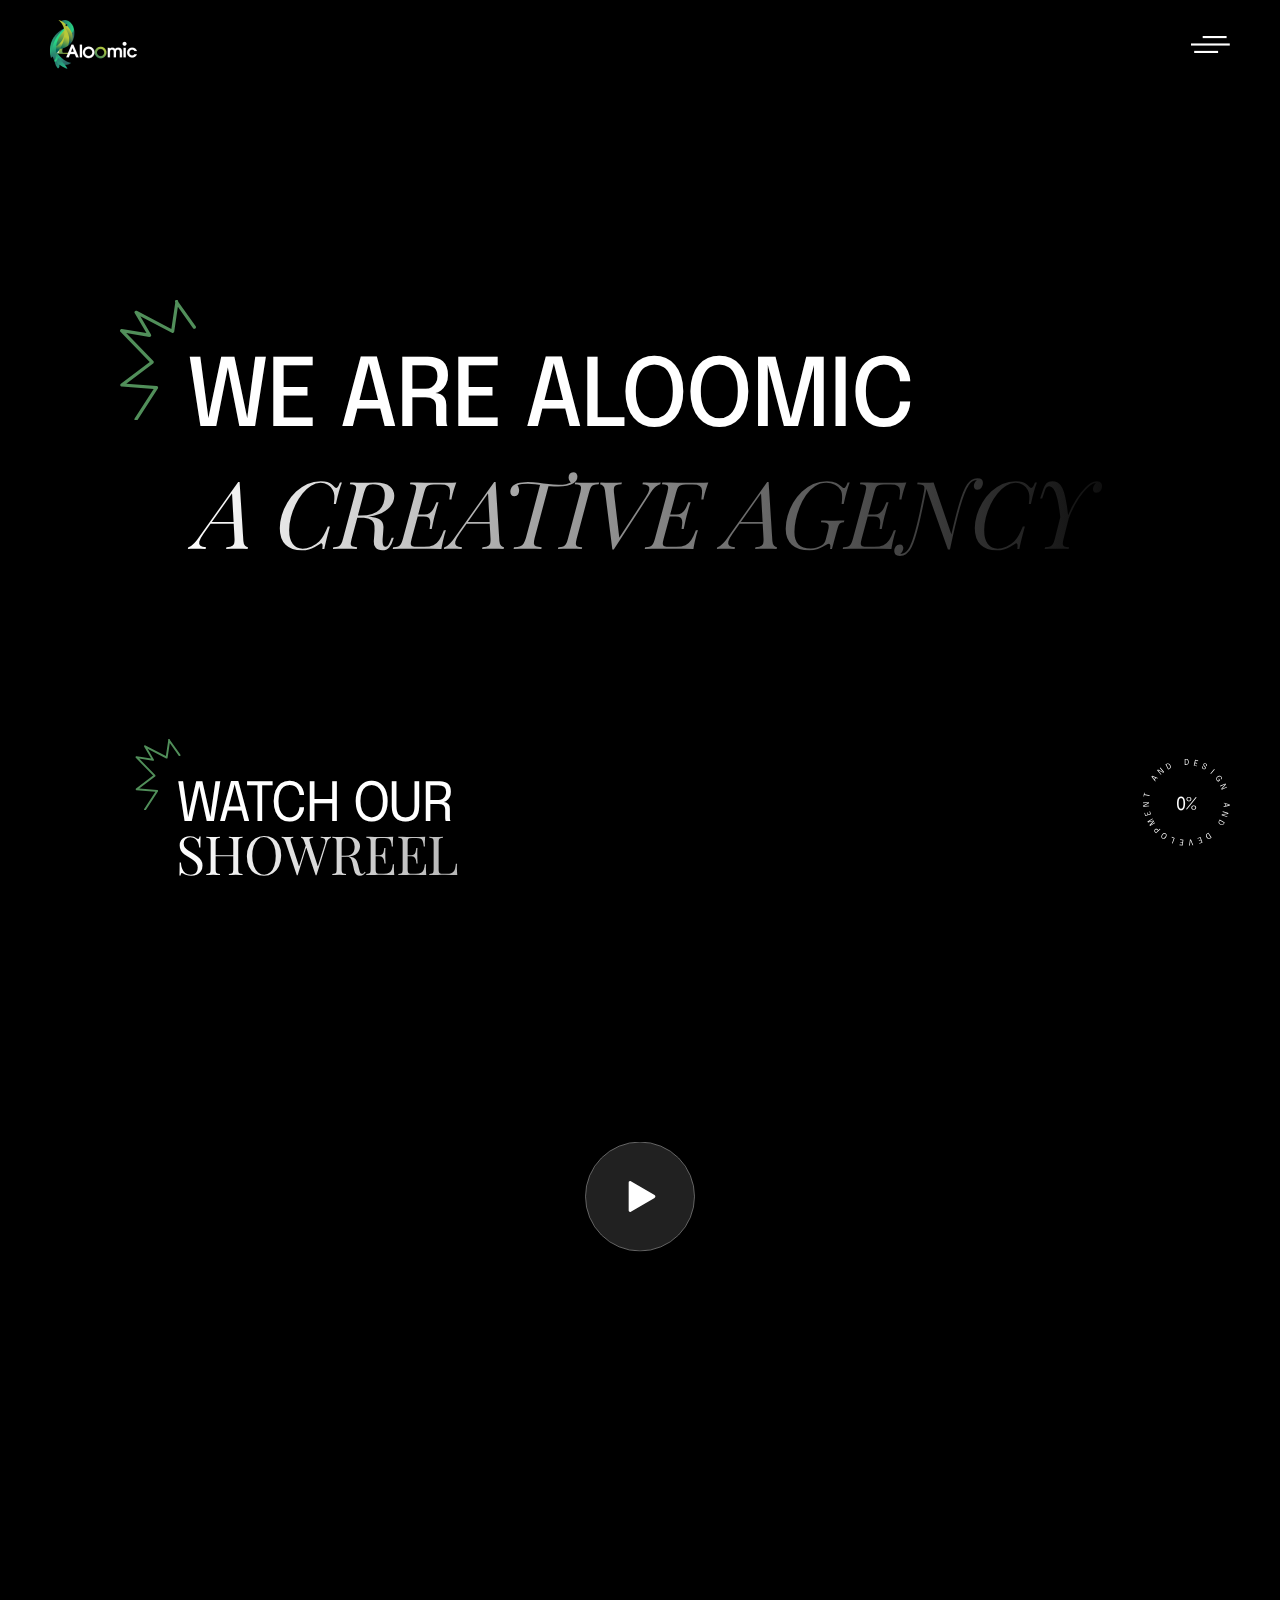
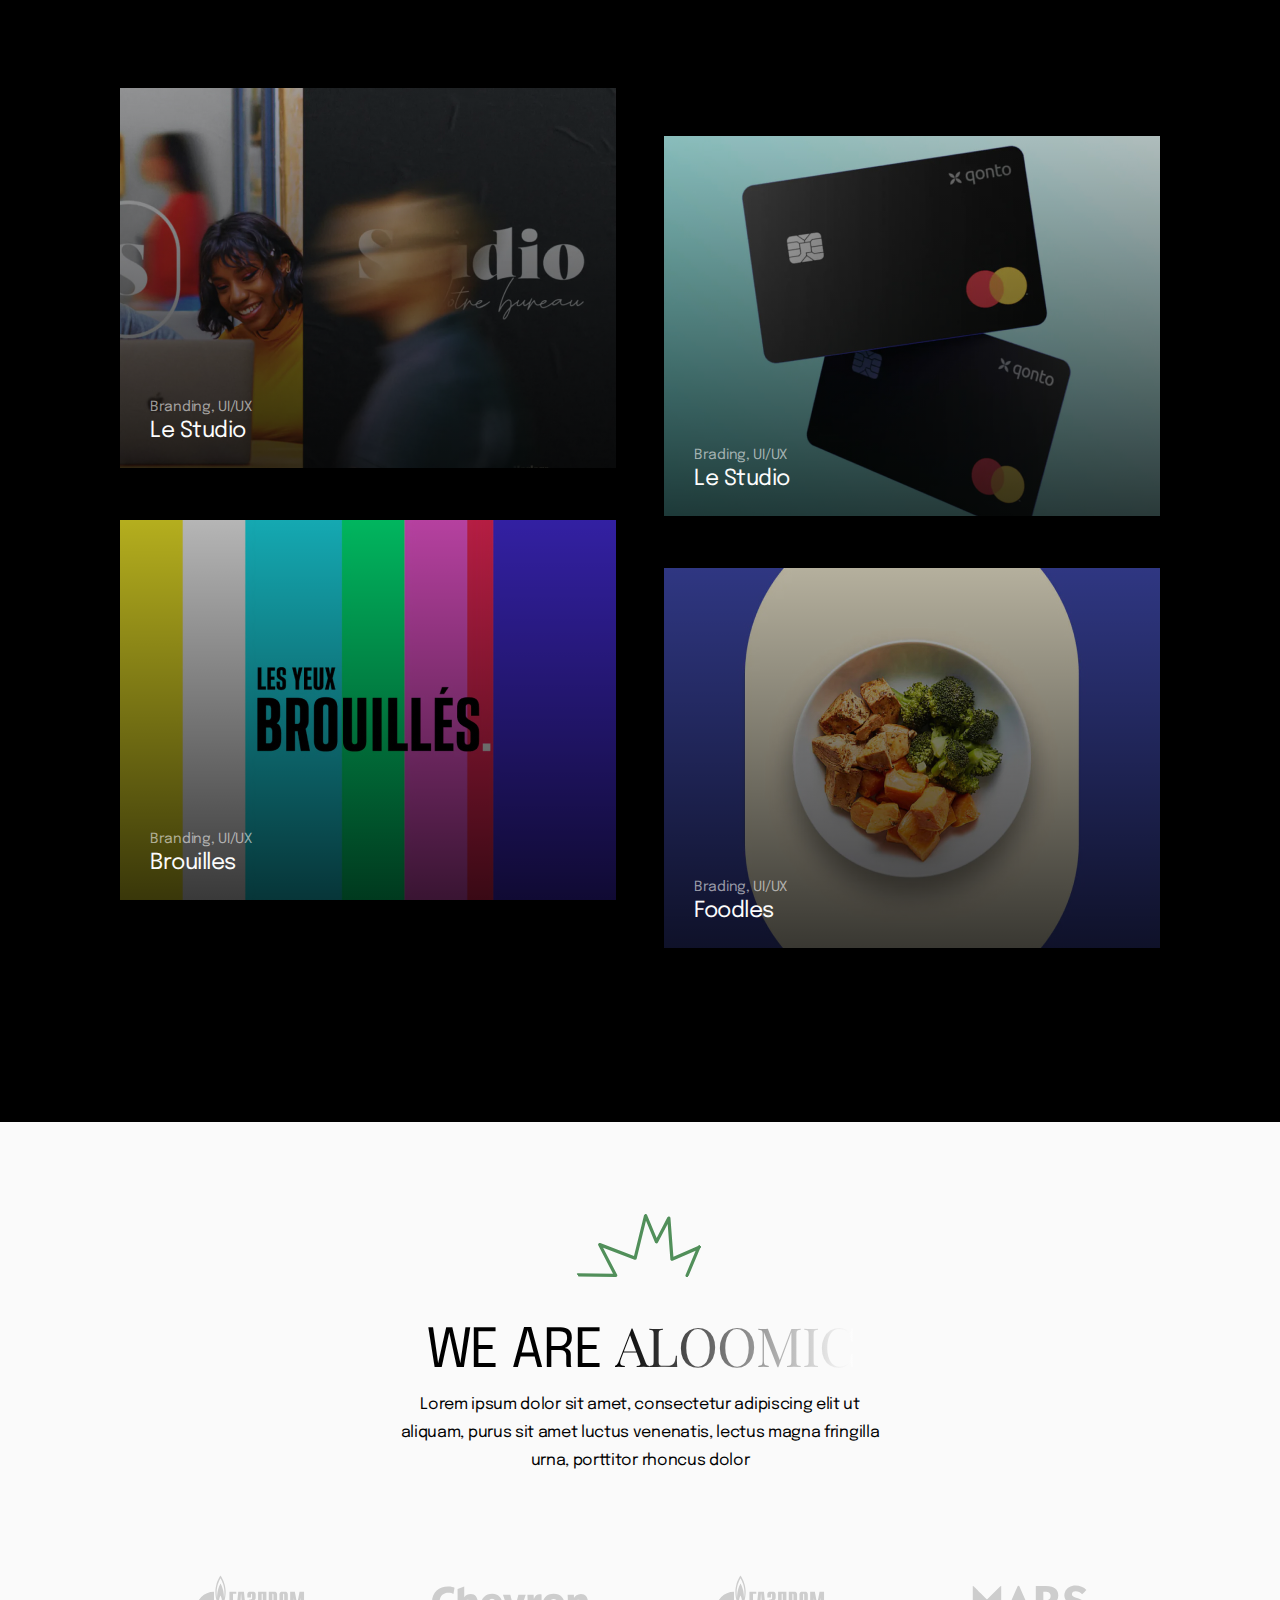
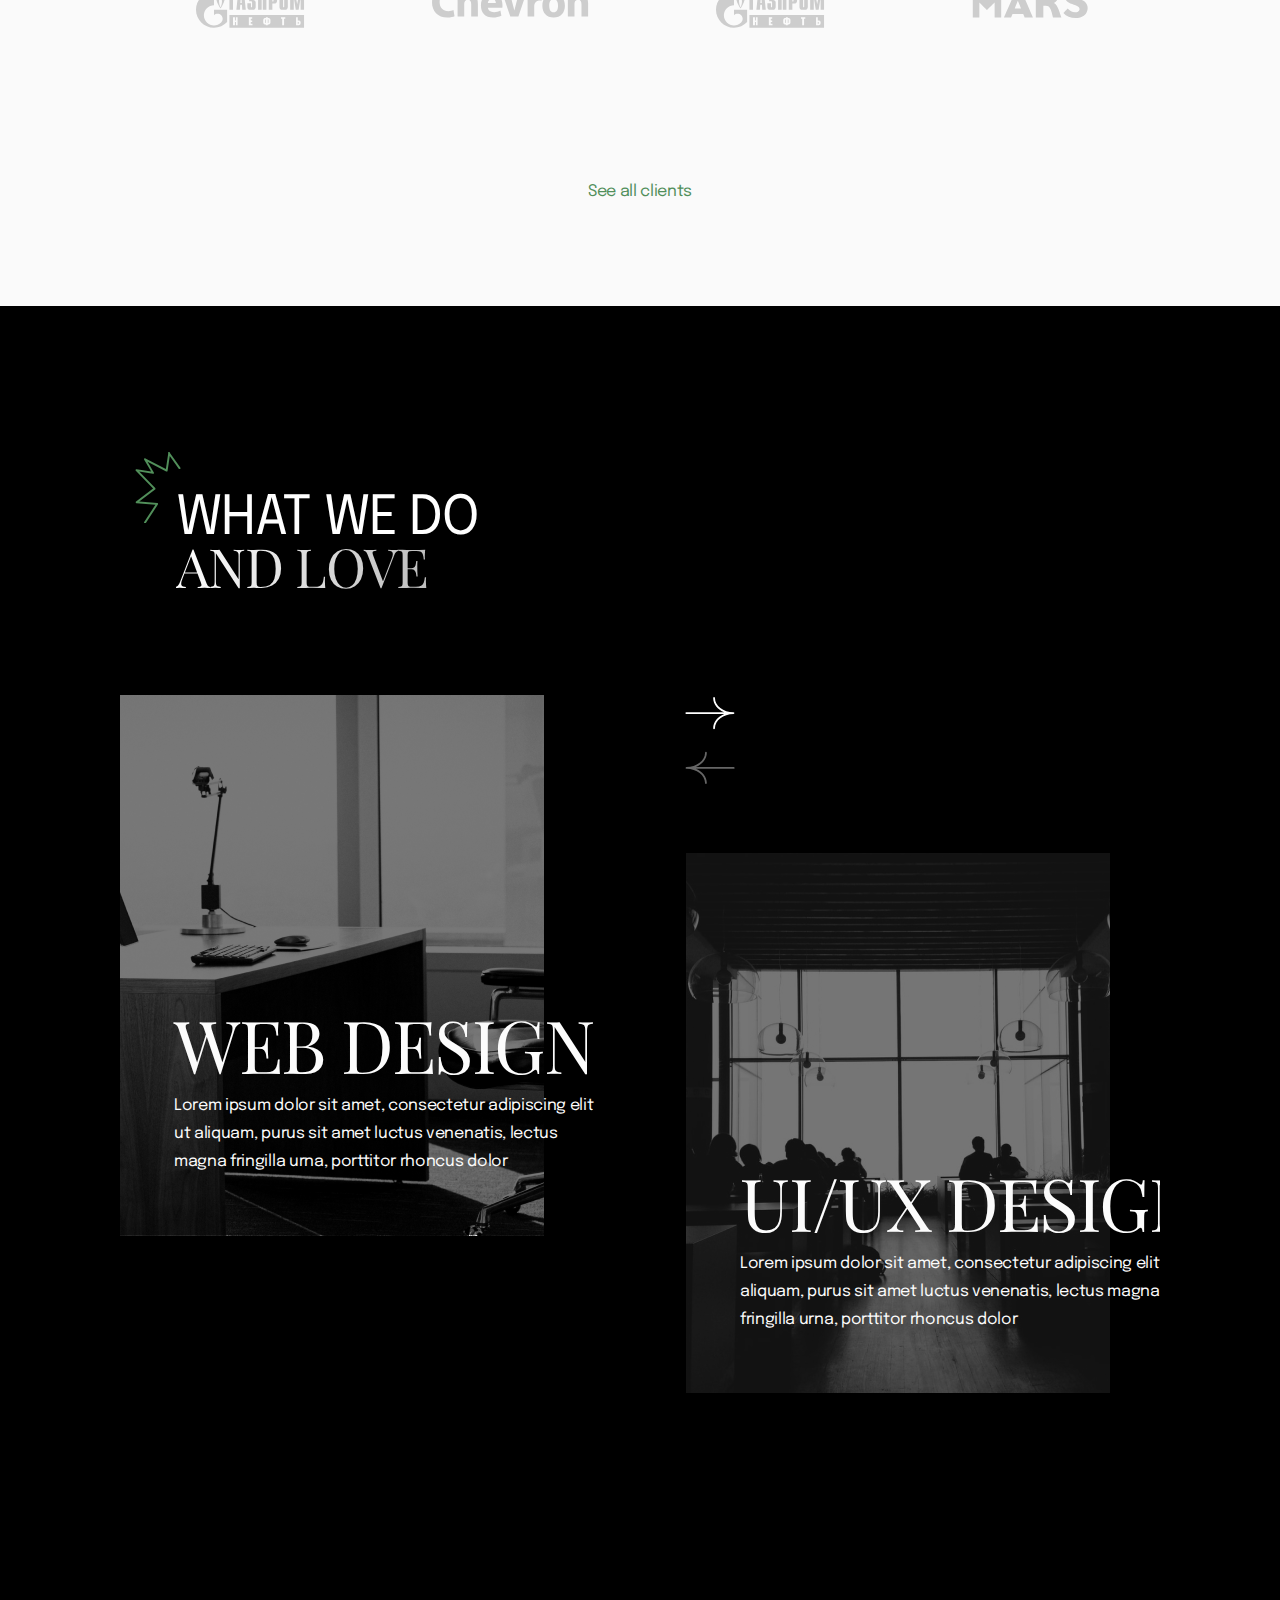
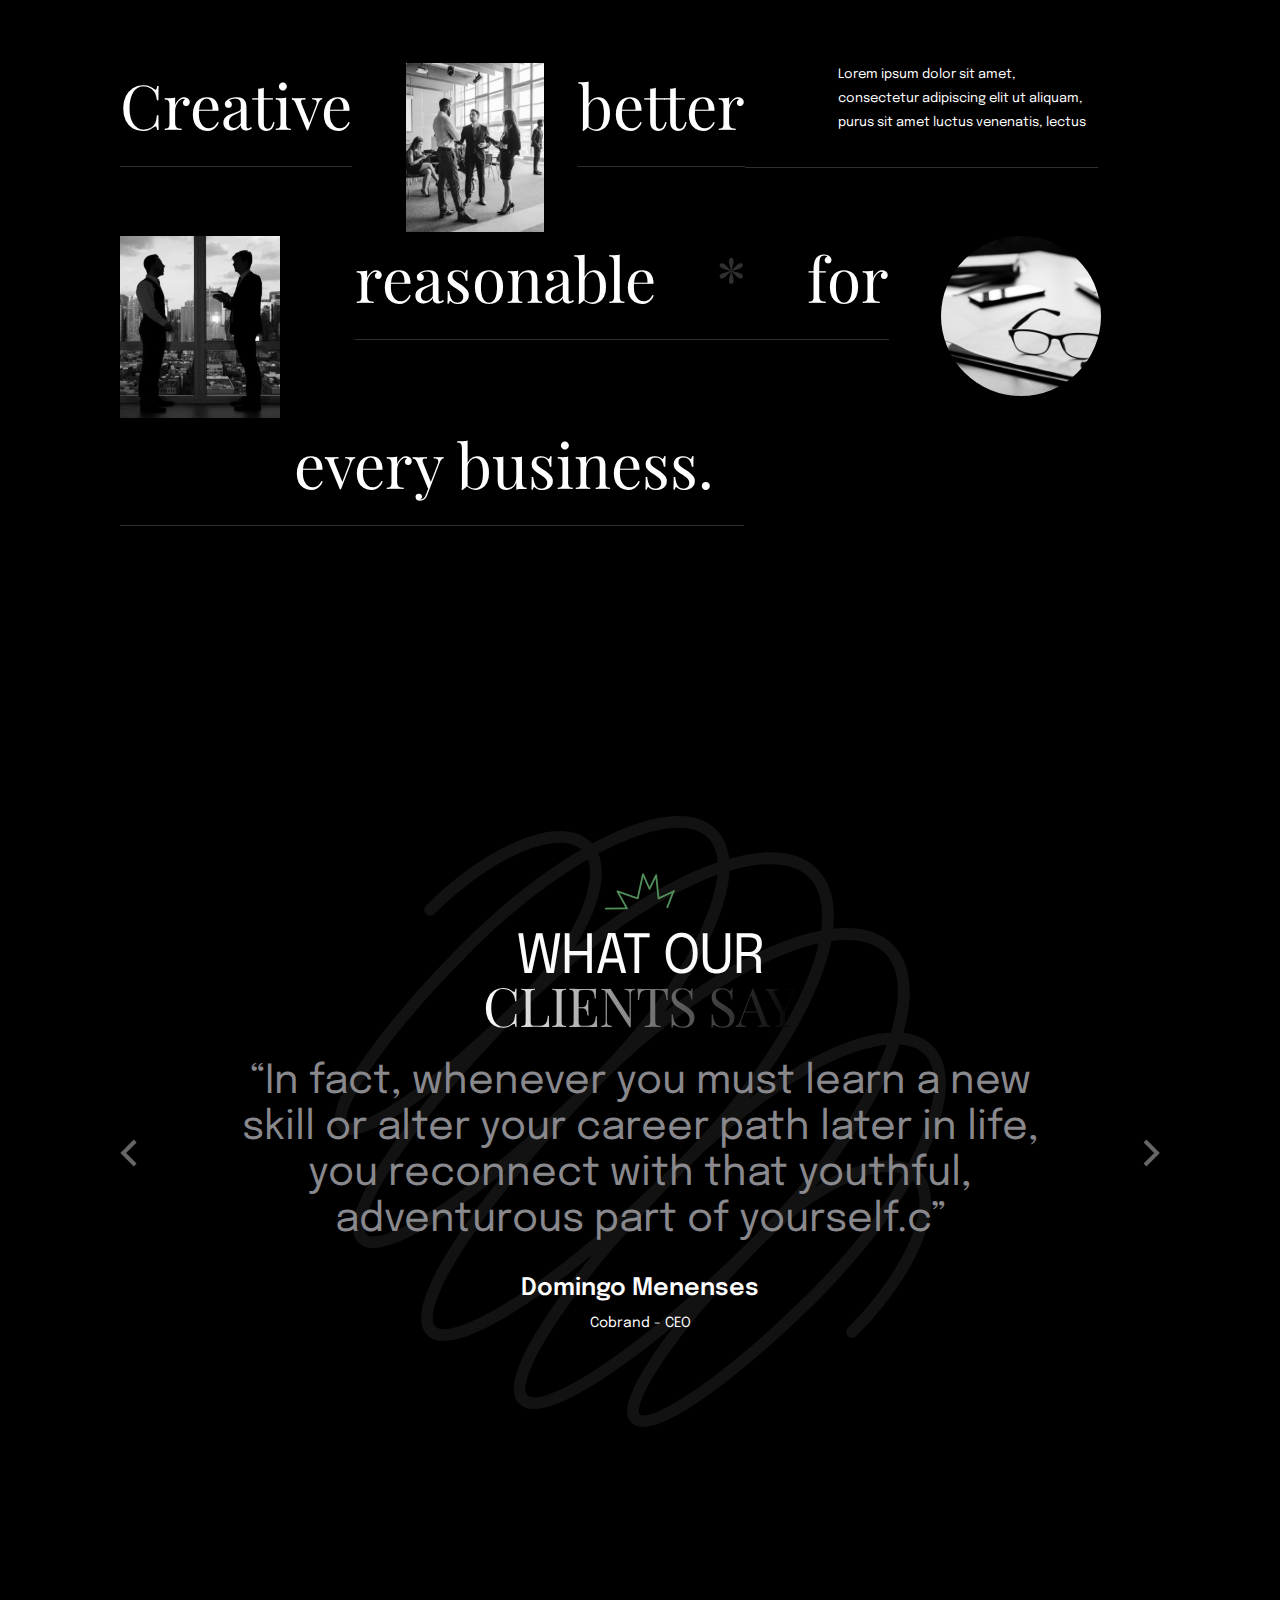
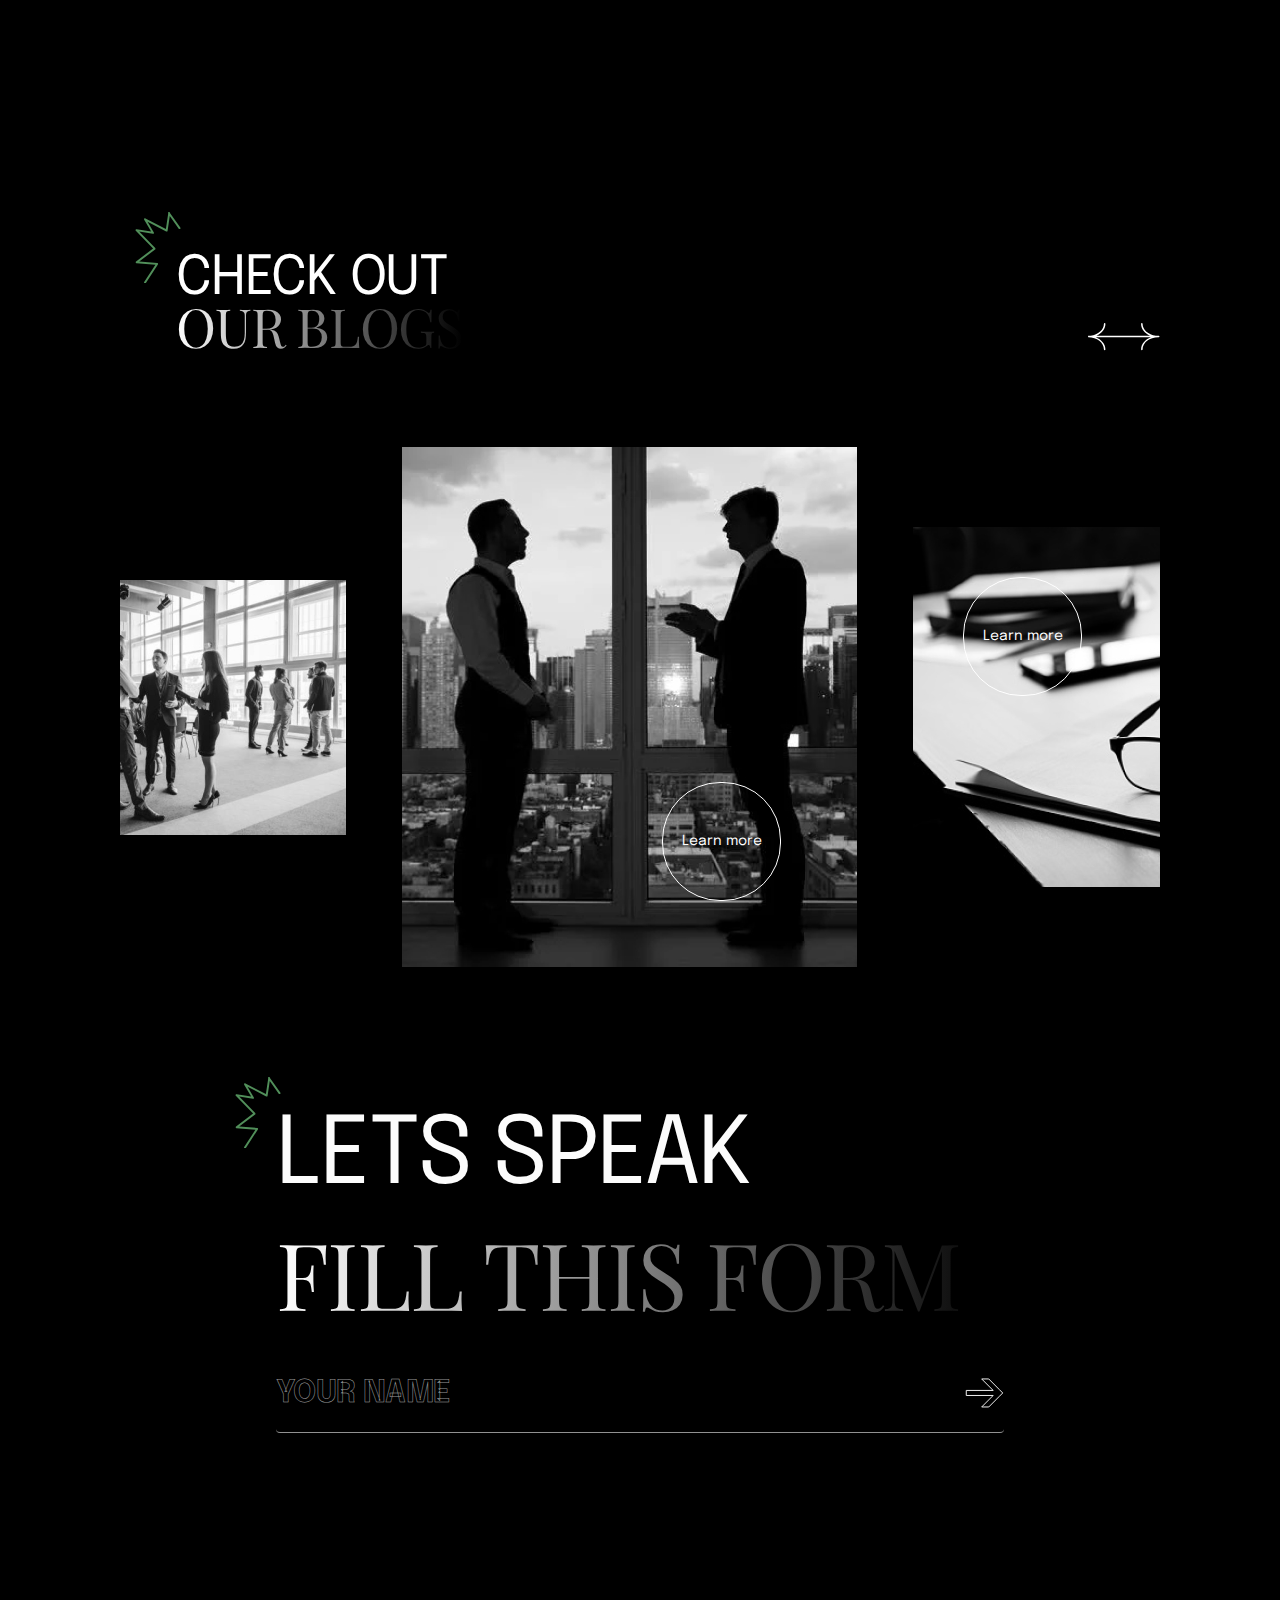
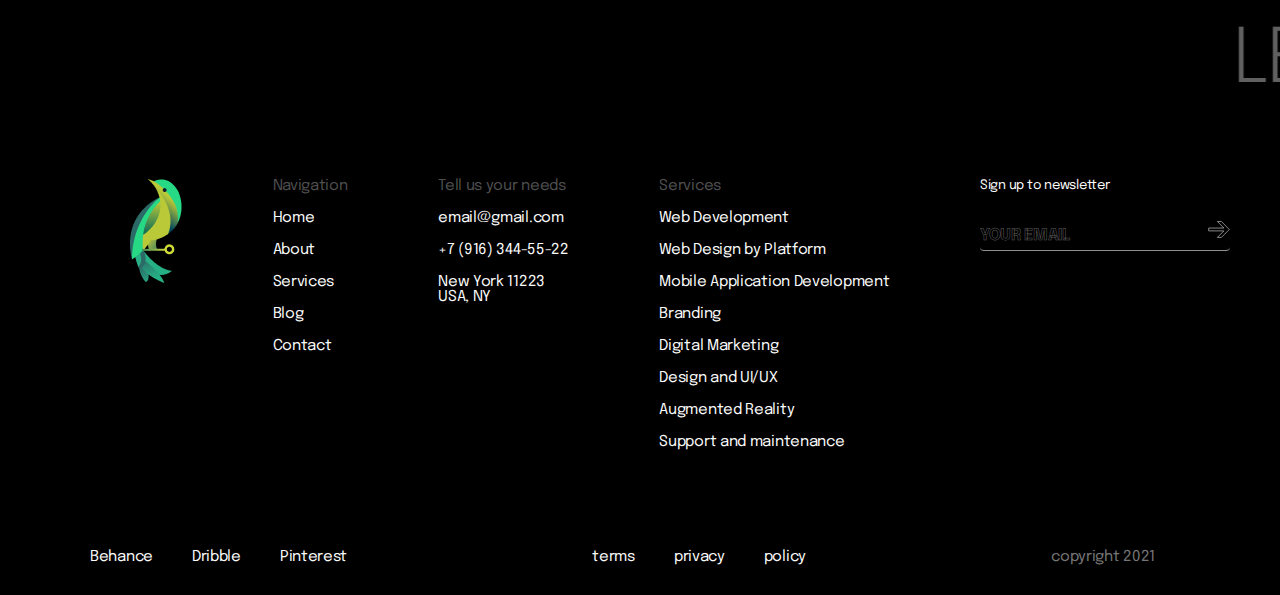
==== commit 406cfee2: "scrolling section issue solved. - auto hide the percent number when scrolling - fontsize adjustment " ====
--- a/index.html
+++ b/index.html
@@ -254,7 +254,7 @@
                         </svg>
                     </div>
                     <div class="circle-mark-reverse" id="scroll_value">
-                        <span>100%</span>
+                        <span>0%</span>
                     </div>
                 </div>
             </div>
--- a/assets/css/style.css
+++ b/assets/css/style.css
@@ -33,7 +33,7 @@
     left: 0;
     top: 0;
     width: 100%;
-    /* min-height: 100vh; */
+    min-height: 100vh;
     background-color: #000;
     z-index: 2;
     transform: translateY(-1500px);
@@ -184,17 +184,23 @@
 .circle-mark {
     /* display: flex; */
 
+}
+
+.circle-mark svg {
     animation: App-logo-spin infinite 20s linear;
     pointer-events: none;
 }
 
 .circle-mark-reverse {
+    font-family: "Epilogue";
     position: absolute;
     color: white;
-    font-size: 24px;
-    top: 31px;
+    font-size: 18px;
+    top: 50%;
+    left: 50%;
     width: 100%;
     text-align: center;
+    transform: translate(-50%, -50%);
 
 }
 
@@ -2169,6 +2175,10 @@
         border: none;
     }
 
+    #we-do-submenu .nav-item:focus-visible {
+        outline: none;
+    }
+
     /*  */
     .nav-item>a {
         font-size: 32px;
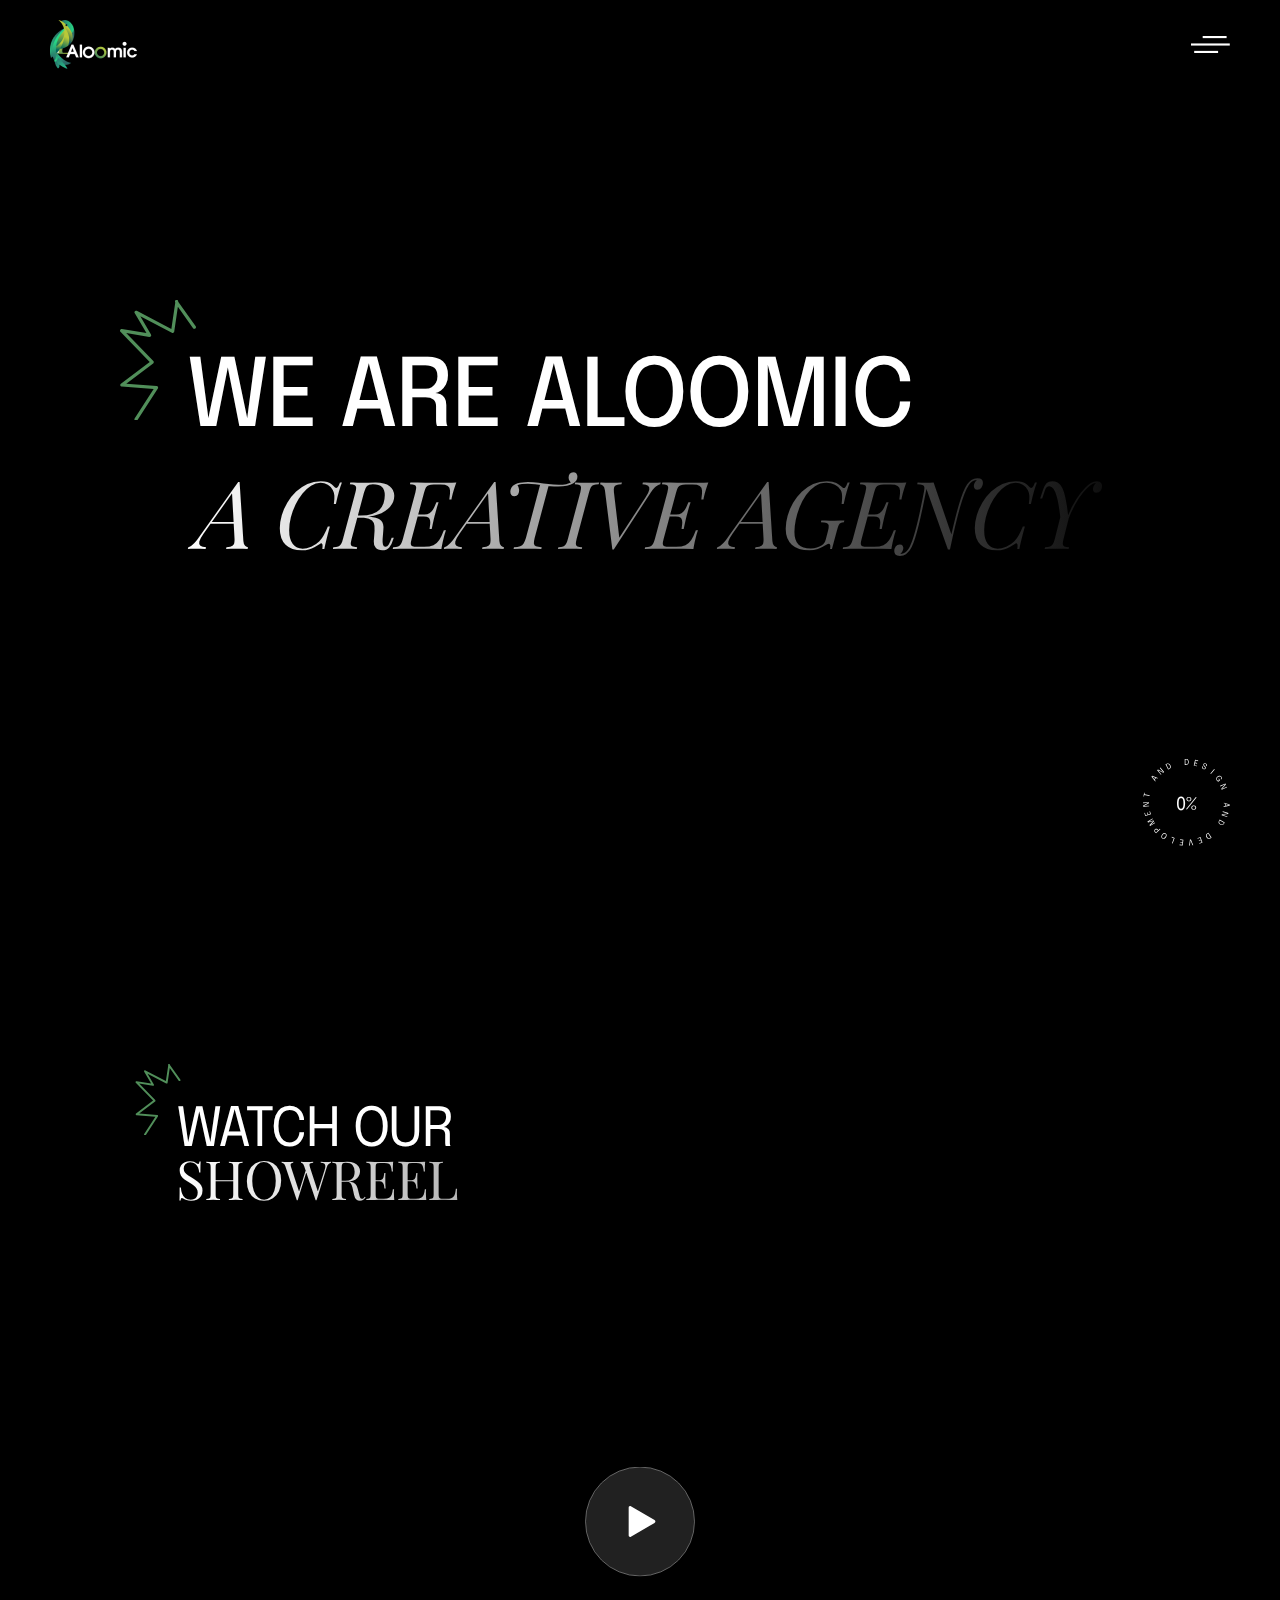
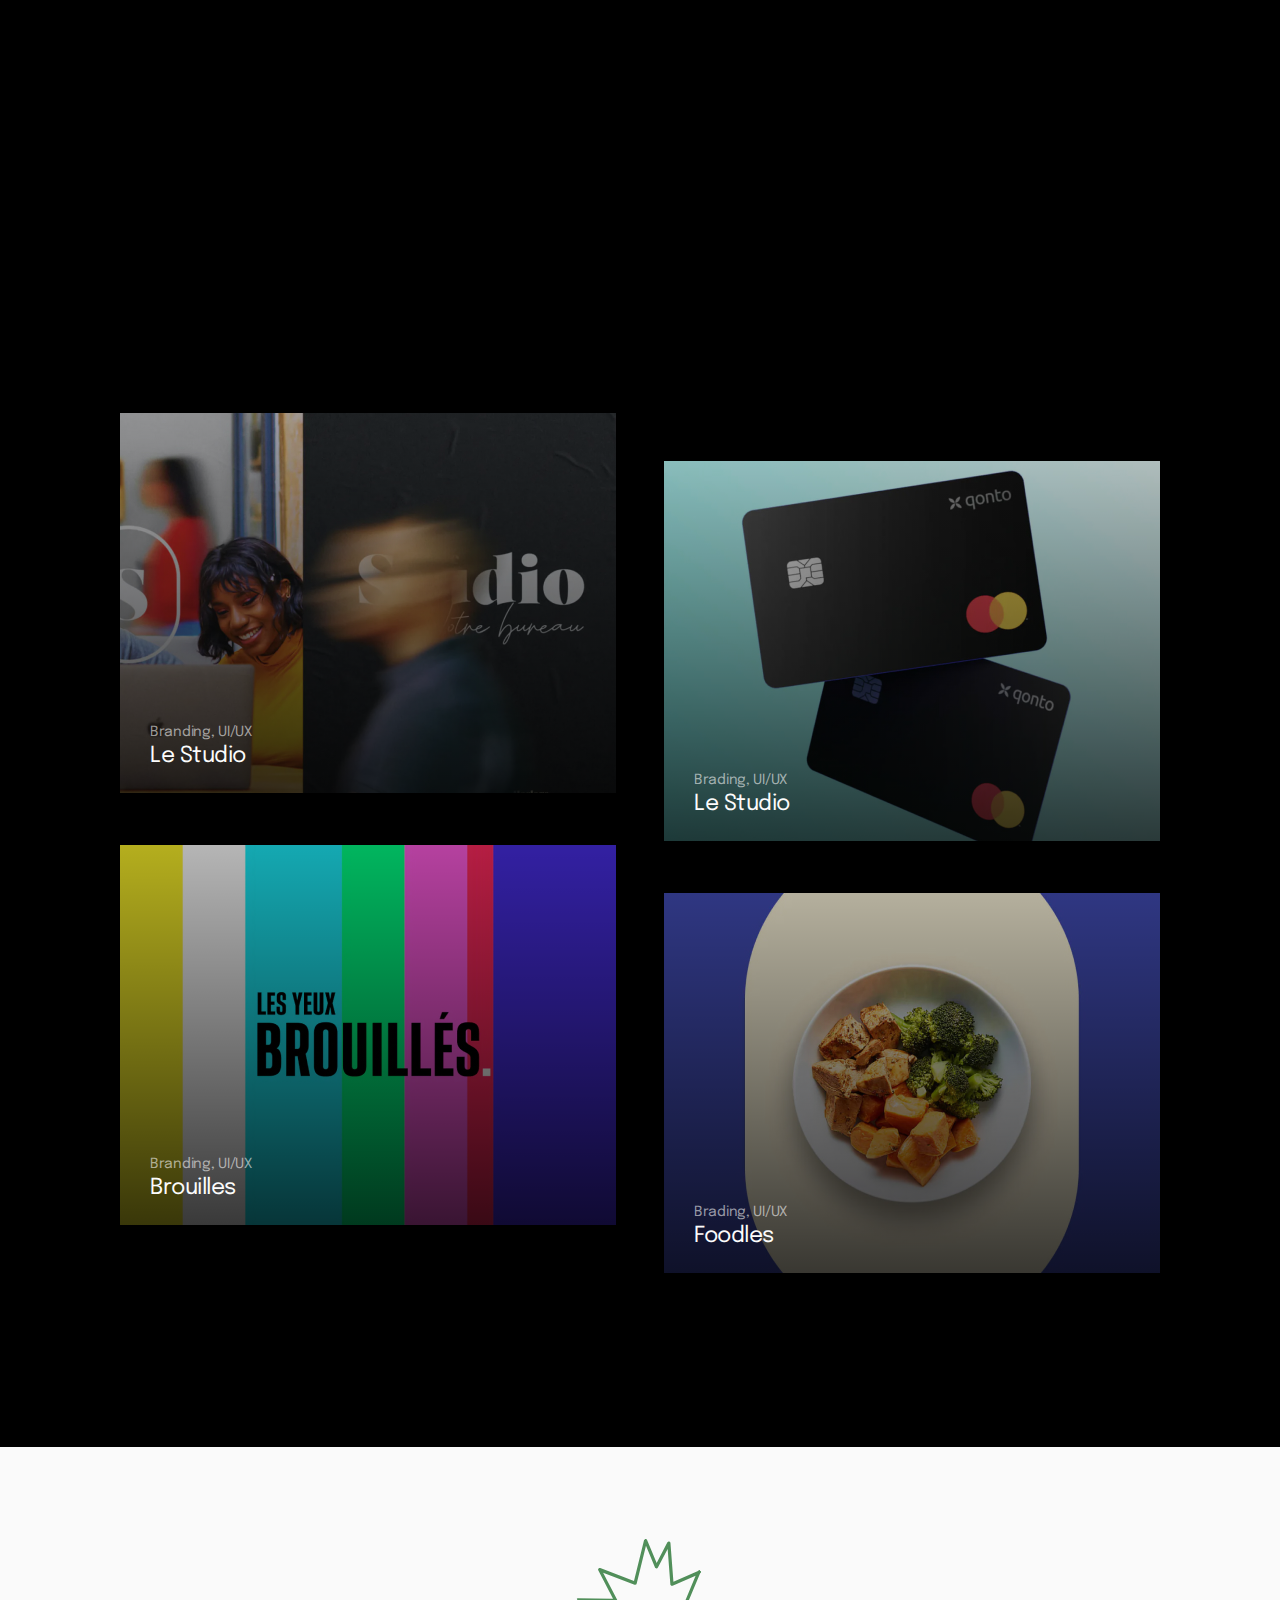
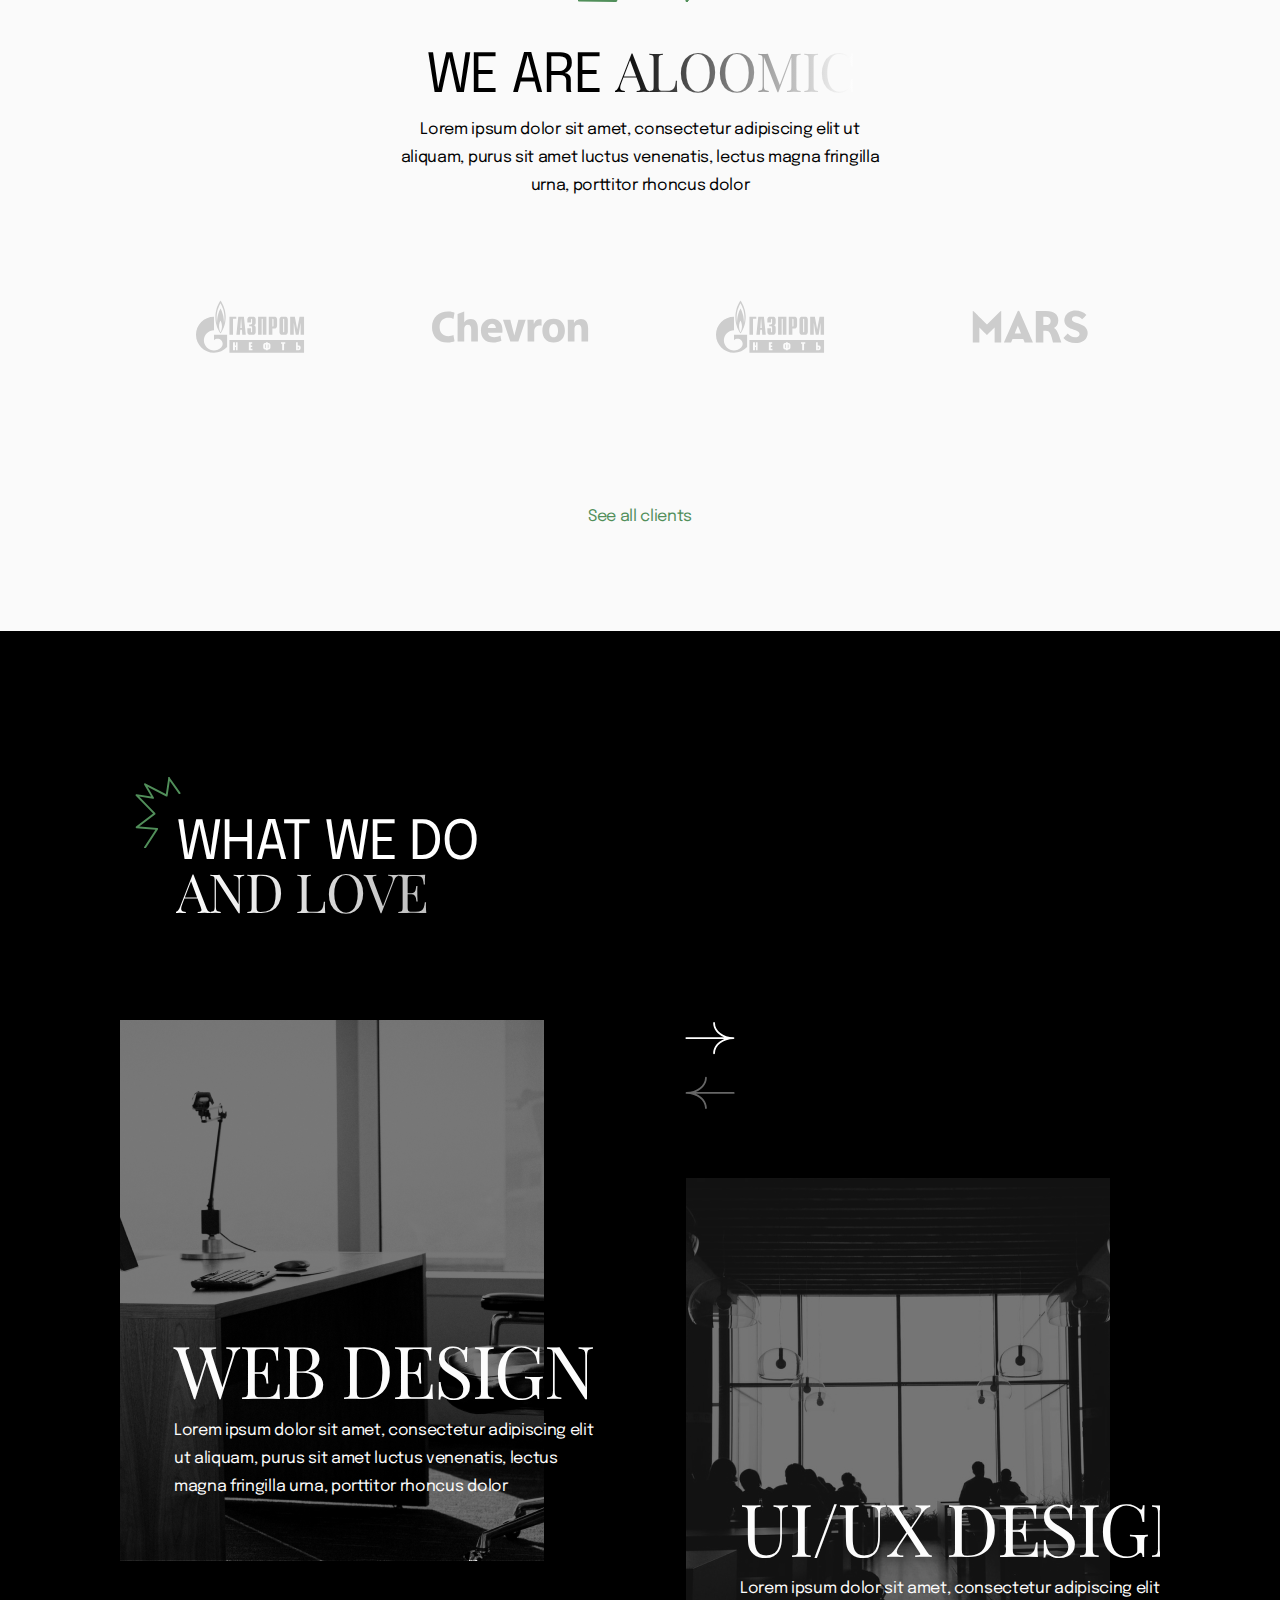
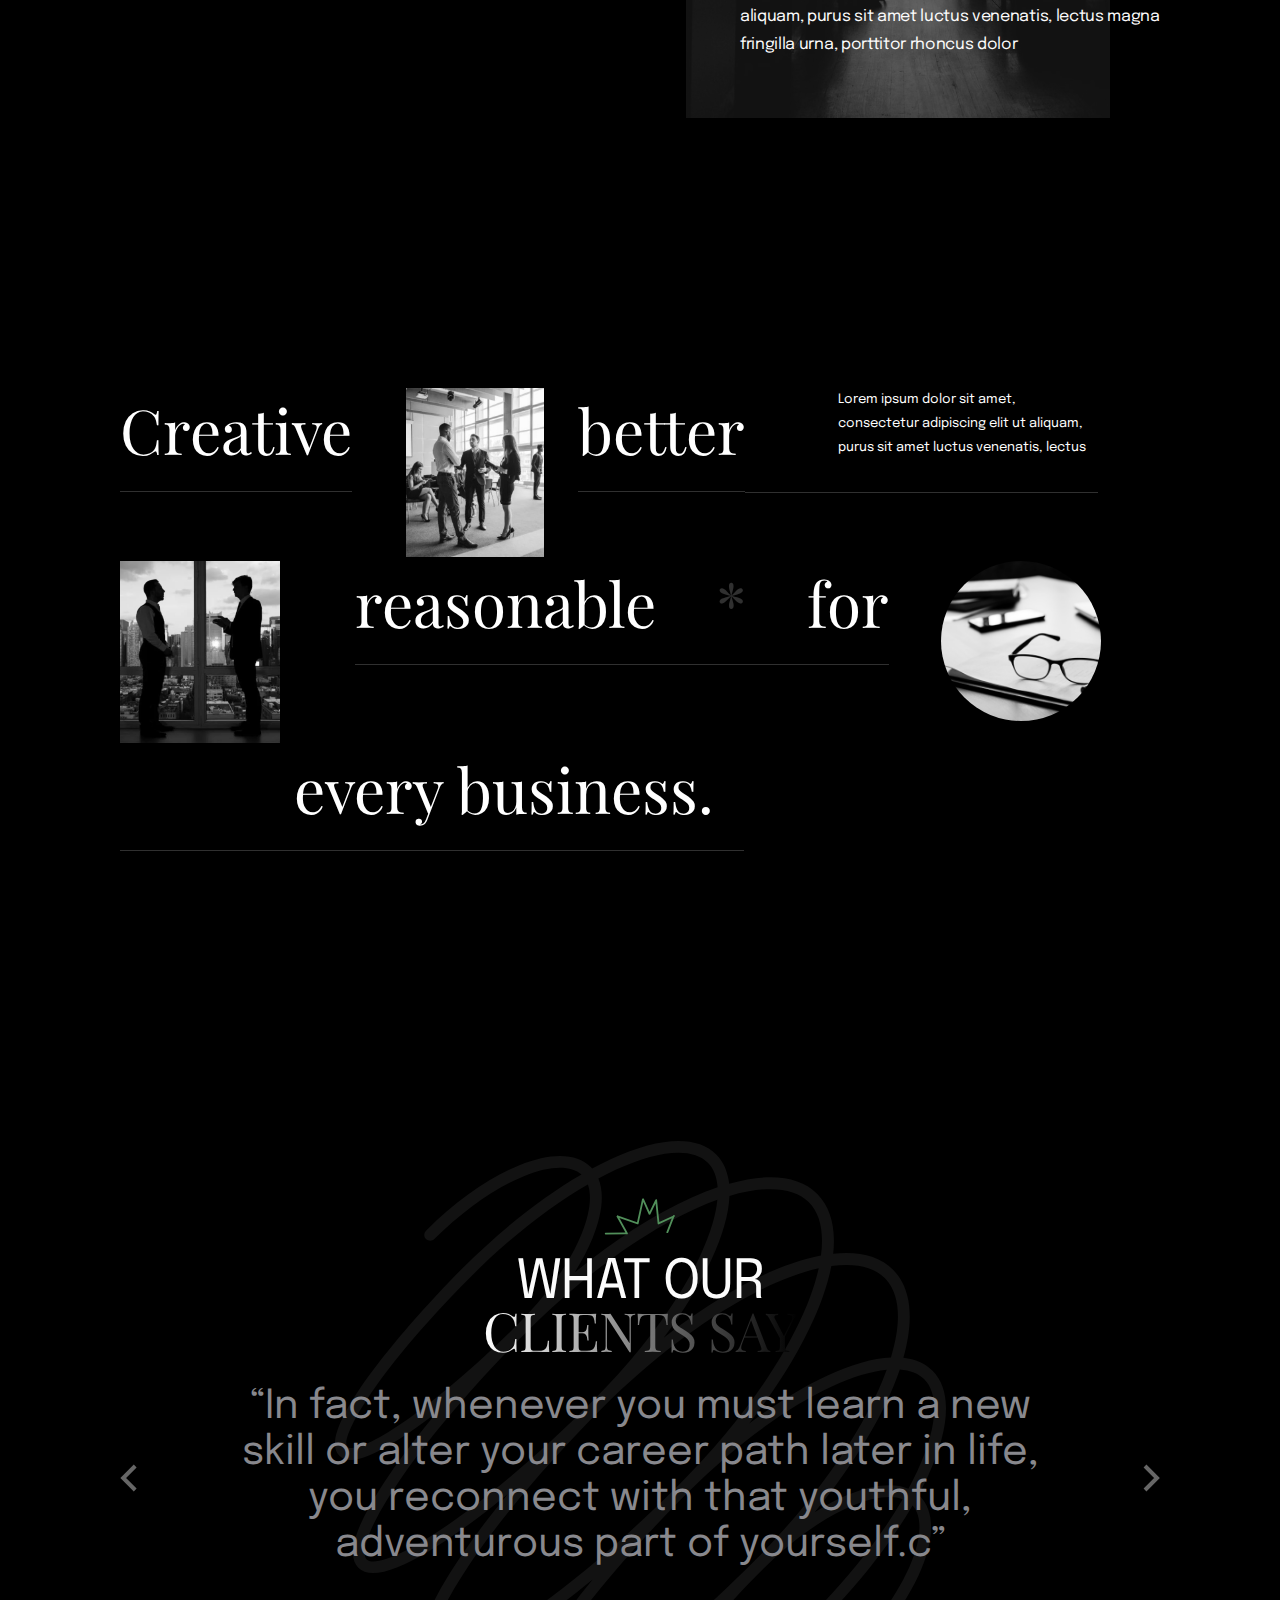
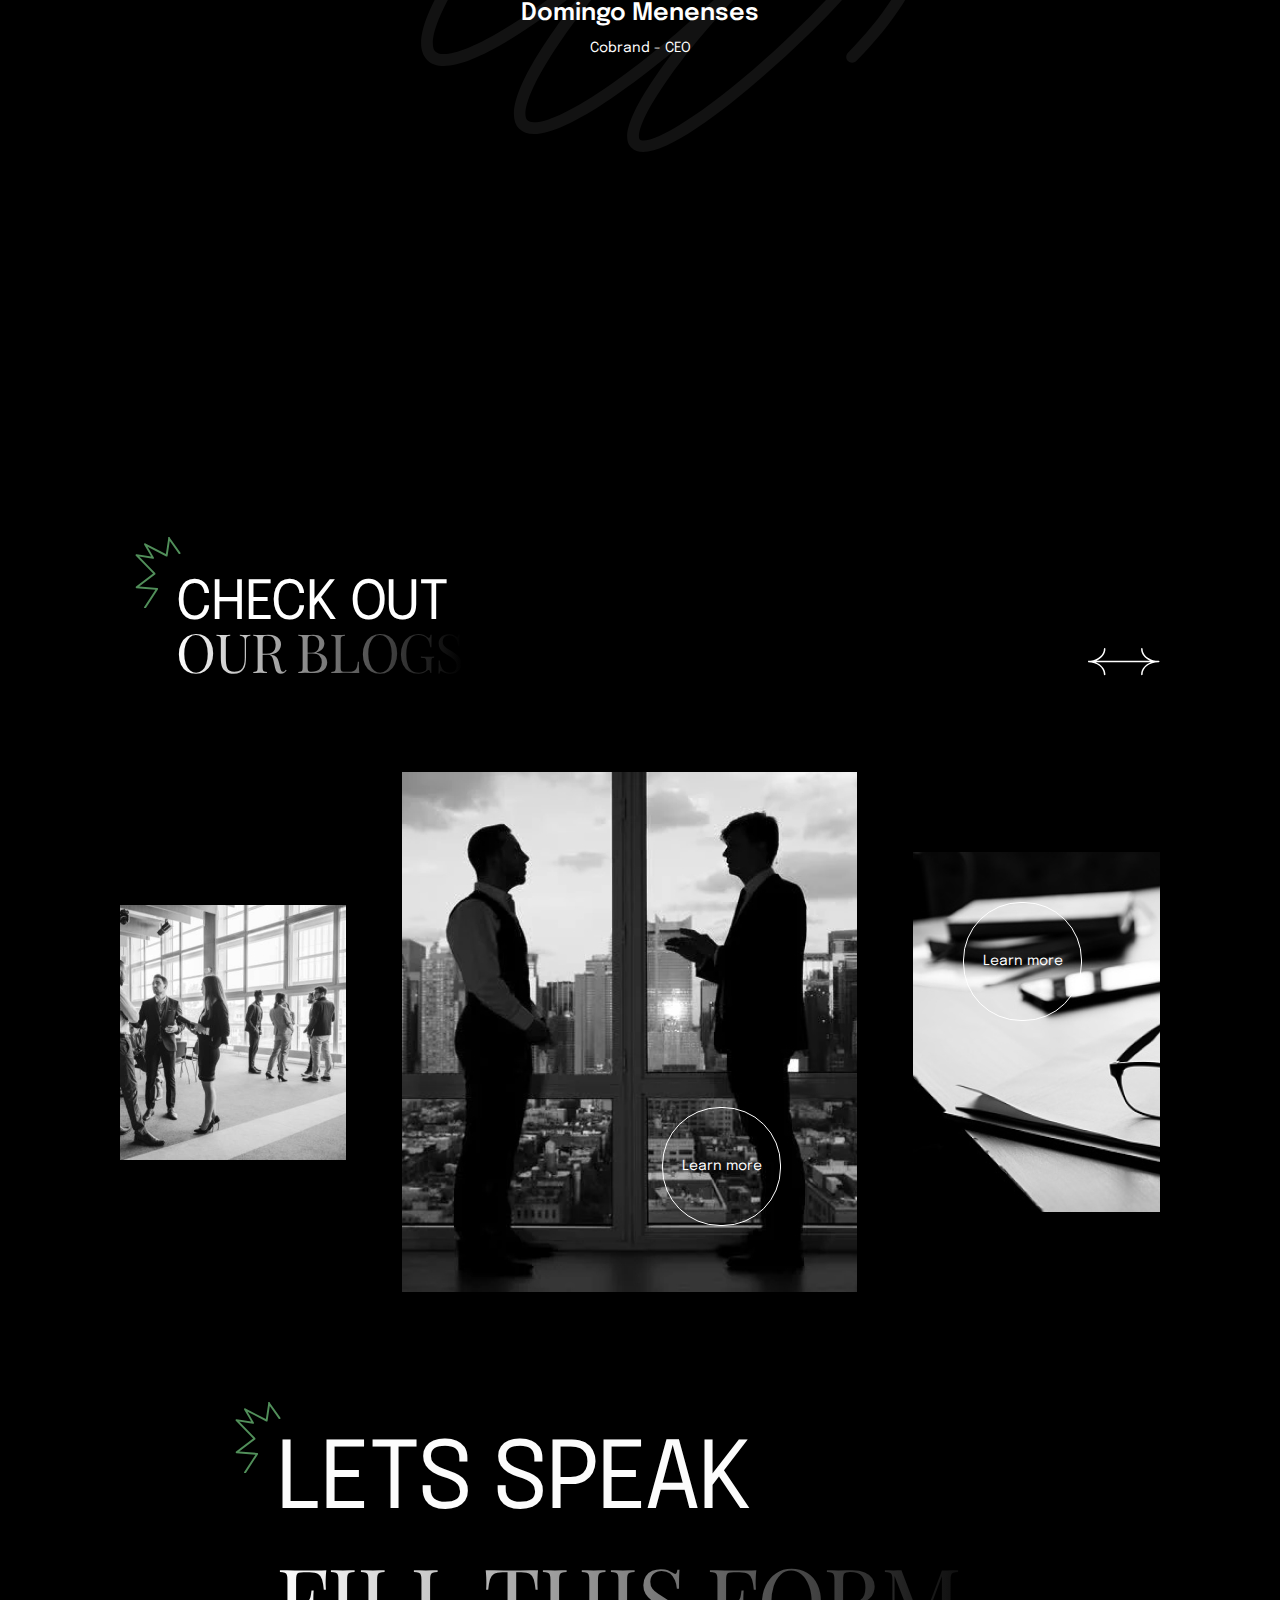
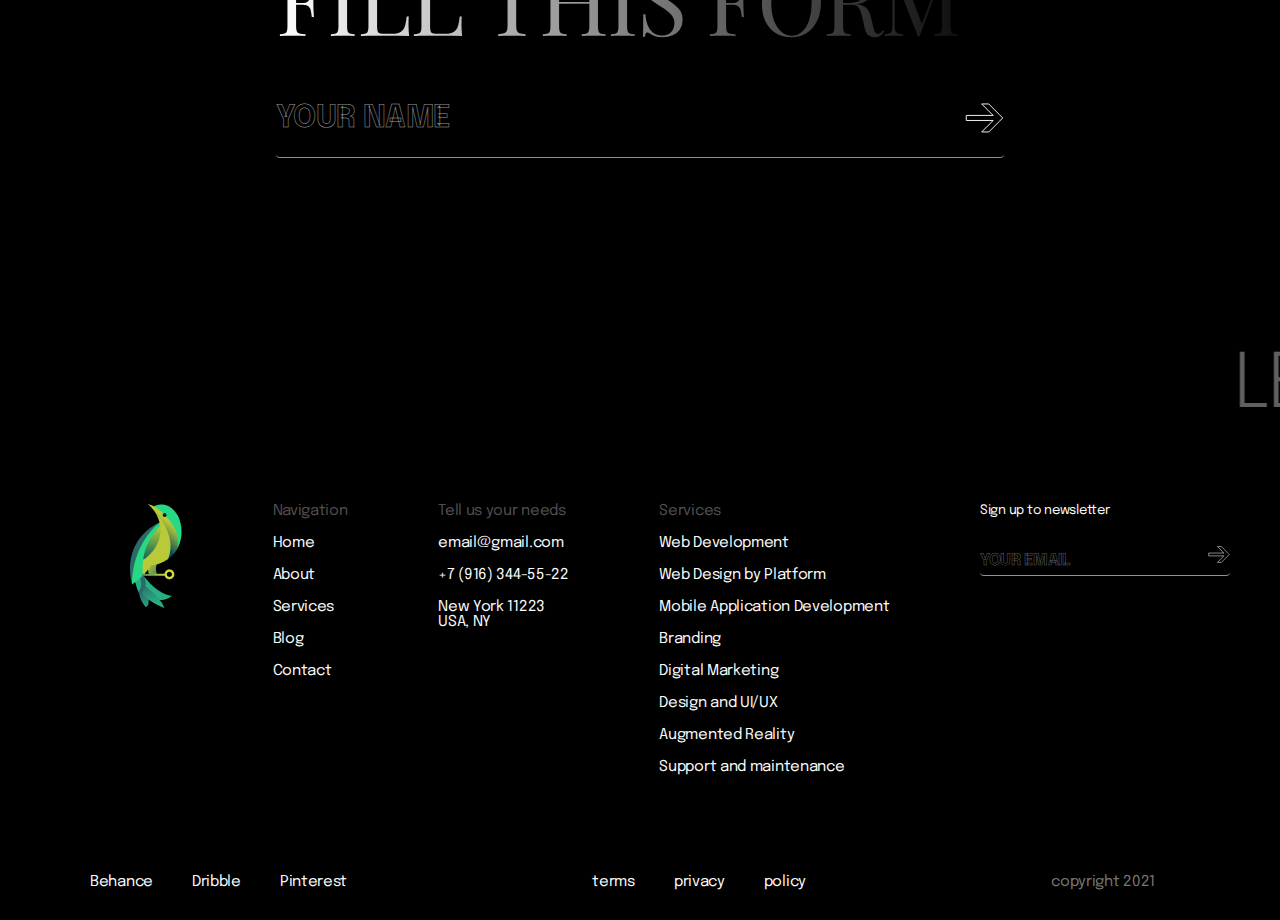
==== commit dfb448aa: "- wedo page link issue solved(no6)." ====
--- a/index.html
+++ b/index.html
@@ -272,12 +272,14 @@
                     </h2>
                     <h2 class="text-2 text-gradient">showreel</h2>
                 </div>
-                <div class="visible-video">
+                <div class="visible-video" onclick="playPause()">
                     <button class="play-button">
                         <img src="./assets/img/play-icon.svg" alt="" />
                     </button>
-                    <video src="https://nimmobay.com/wp-content/uploads/2020/05/Nimmo-Adventure-2_720.mp4"
-                        autoplay></video>
+                    <video id="vid">
+                        <source src="https://nimmobay.com/wp-content/uploads/2020/05/Nimmo-Adventure-2_720.mp4"
+                            type="video/mp4">
+                    </video>
                 </div>
             </div>
         </div>
--- a/assets/css/style.css
+++ b/assets/css/style.css
@@ -122,6 +122,7 @@
 .home-banner {
     background-color: #000;
     padding-top: 300px;
+    min-height: calc(100vh - 300px);
 }
 
 .text-1 {
@@ -207,6 +208,7 @@
 .showreel-section {
     background-color: #000;
     padding-top: 210px;
+    margin-top: -2px;
 }
 
 .section-title {
@@ -1757,12 +1759,18 @@
     border-top: 1px solid #3c3c3c;
     padding-top: 68px;
     display: flex;
+
+}
+
+.we-do-detail-txt .etc a {
+    text-decoration: none;
     font-size: 16px;
     line-height: 28px;
     /* identical to box height, or 178% */
     letter-spacing: -0.02em;
     color: rgba(252, 252, 252, 0.48);
 }
+
 
 .col-6 {
     width: 50%;
@@ -2596,7 +2604,7 @@
     }
 
     .home-banner {
-        padding-top: 180px;
+        padding-top: 280px;
     }
 
     /* ---------------------whatwedo page */
@@ -2760,7 +2768,7 @@
     }
 
     .home-banner {
-        padding-top: 100px;
+        padding-top: 240px;
     }
 
     /* --------------------whatwedo page */
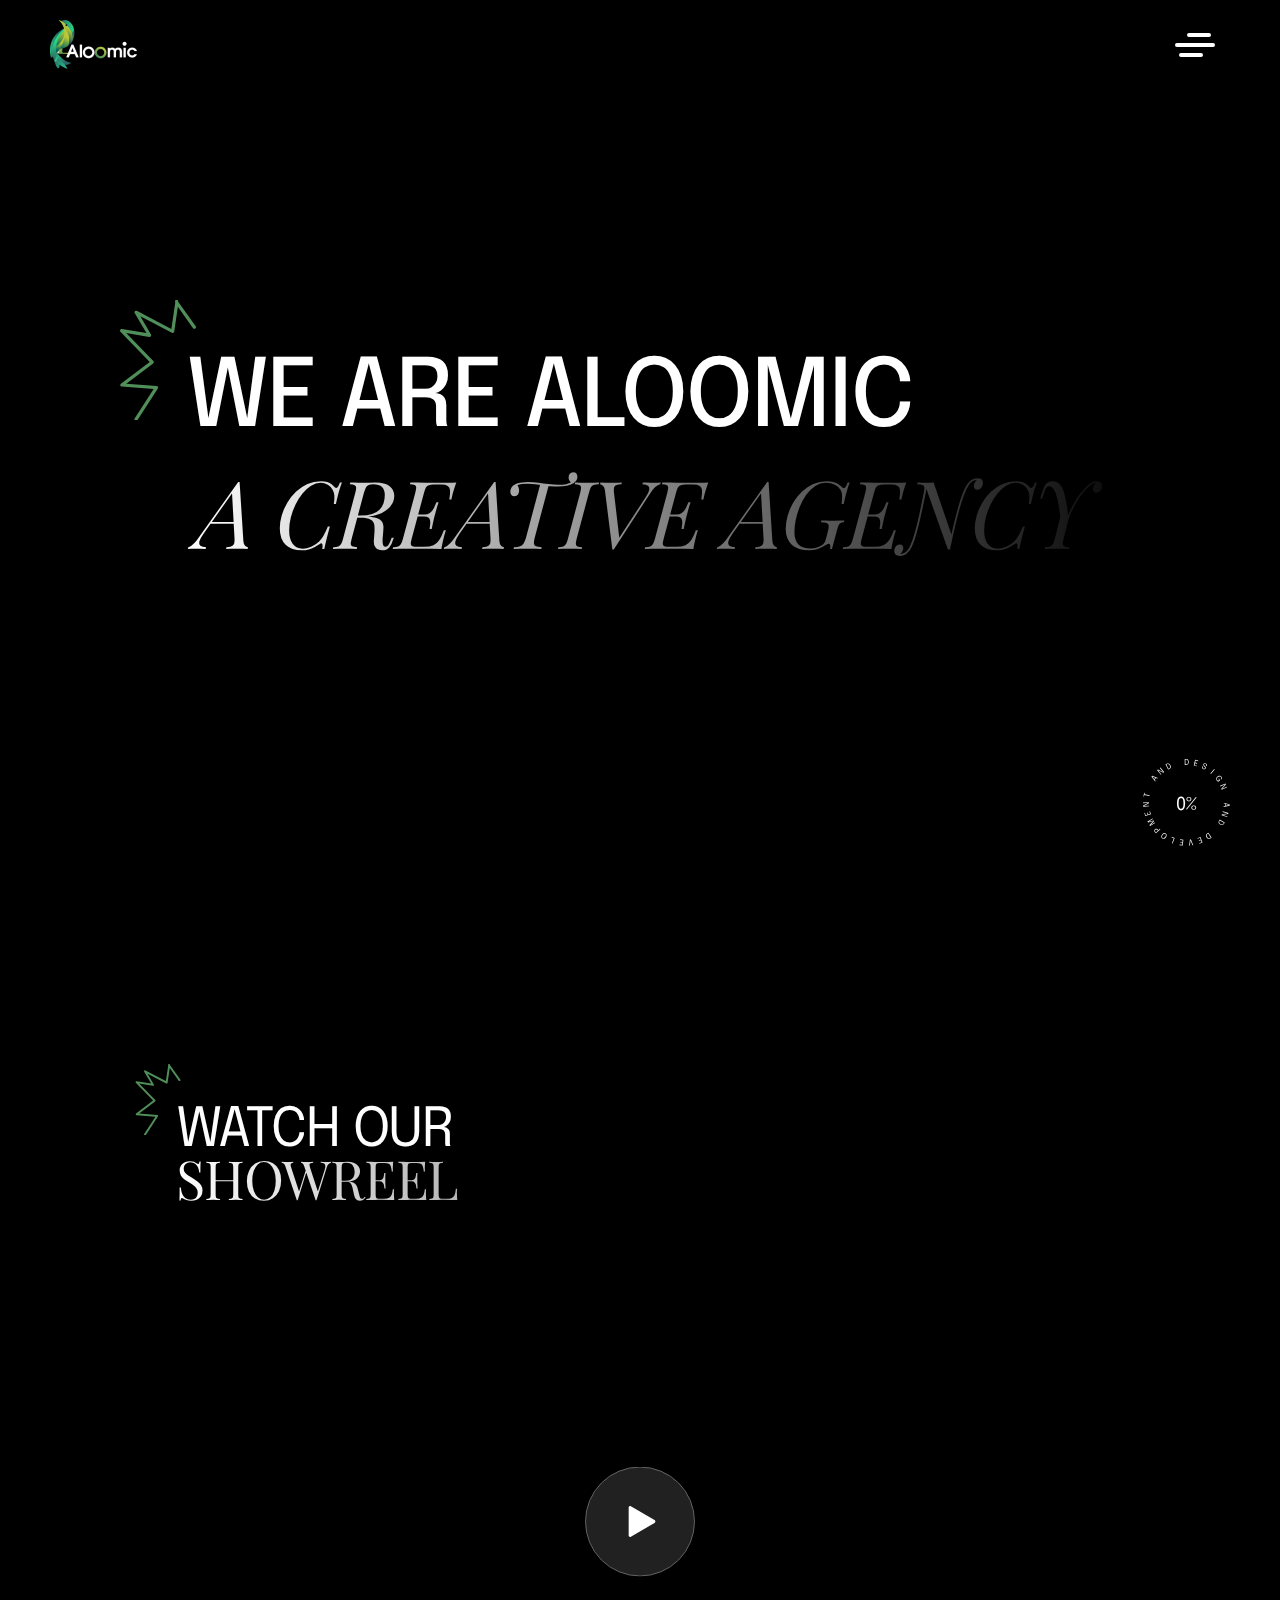
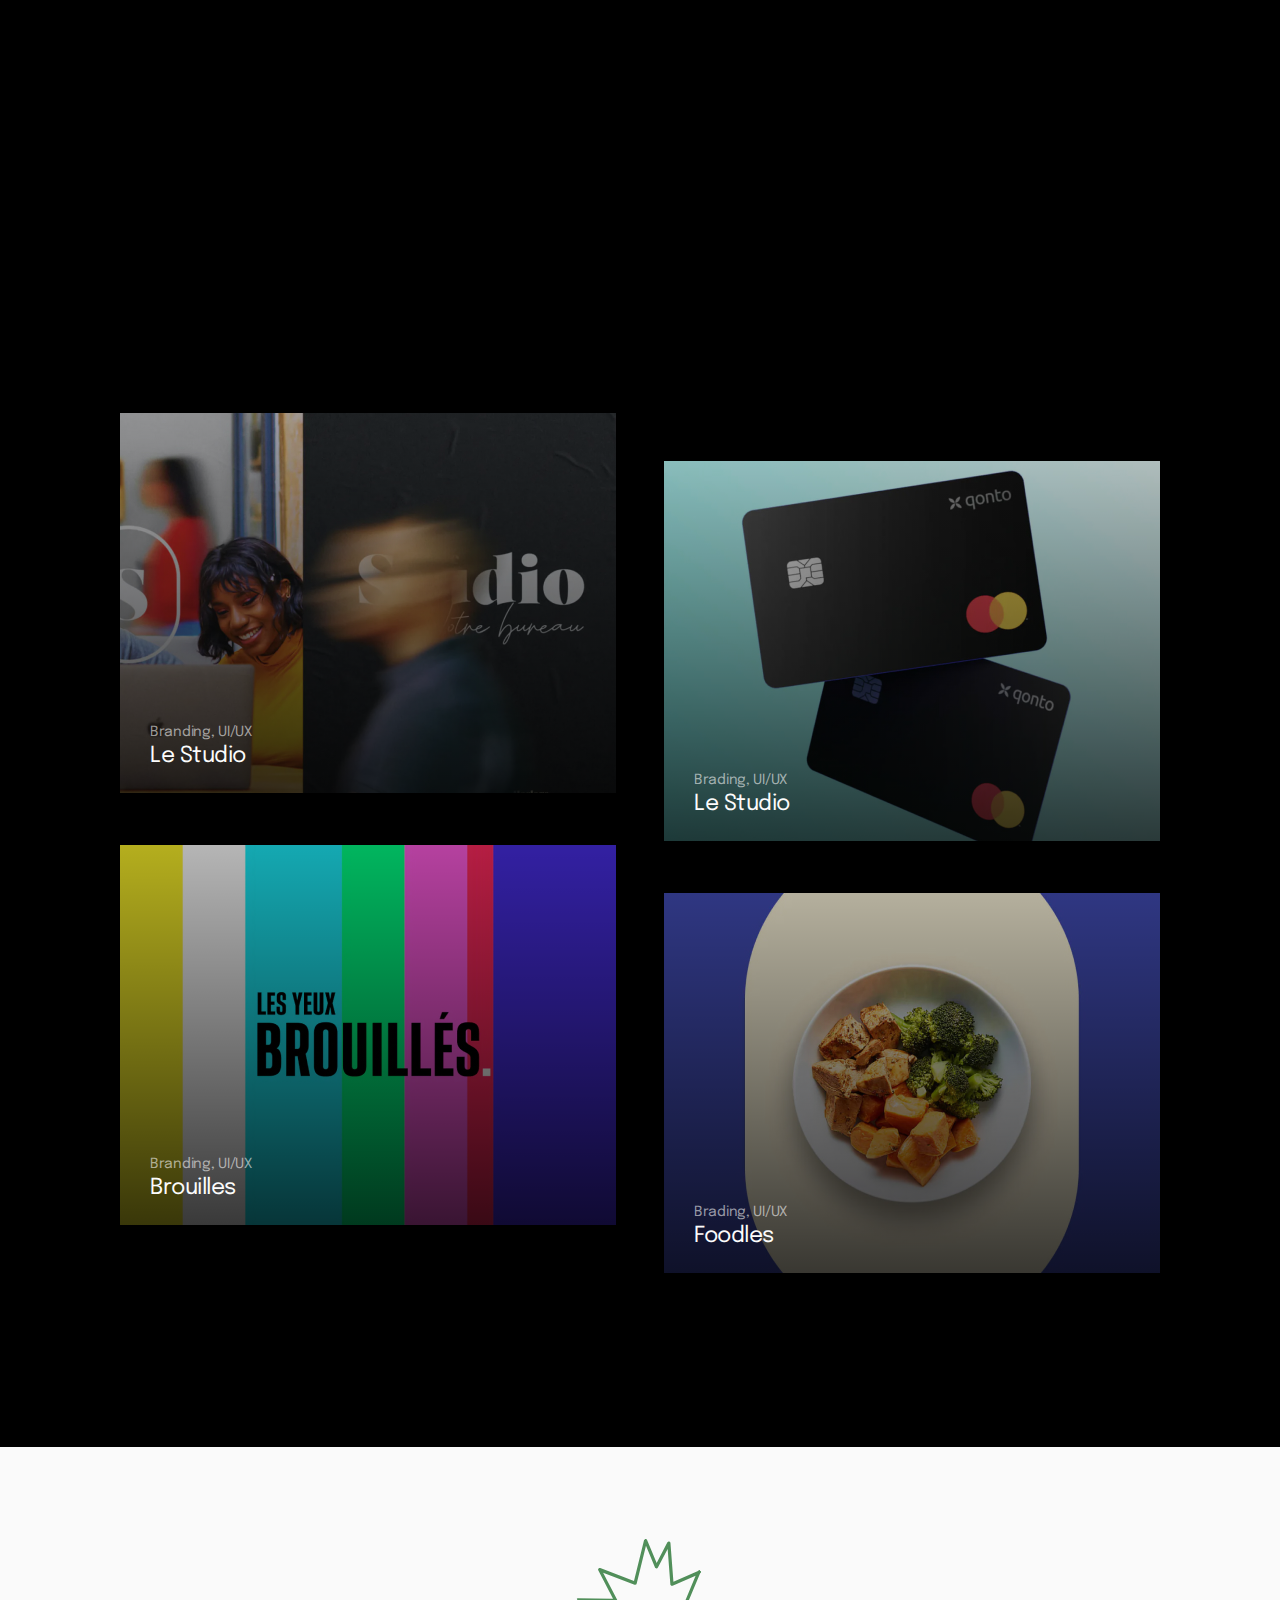
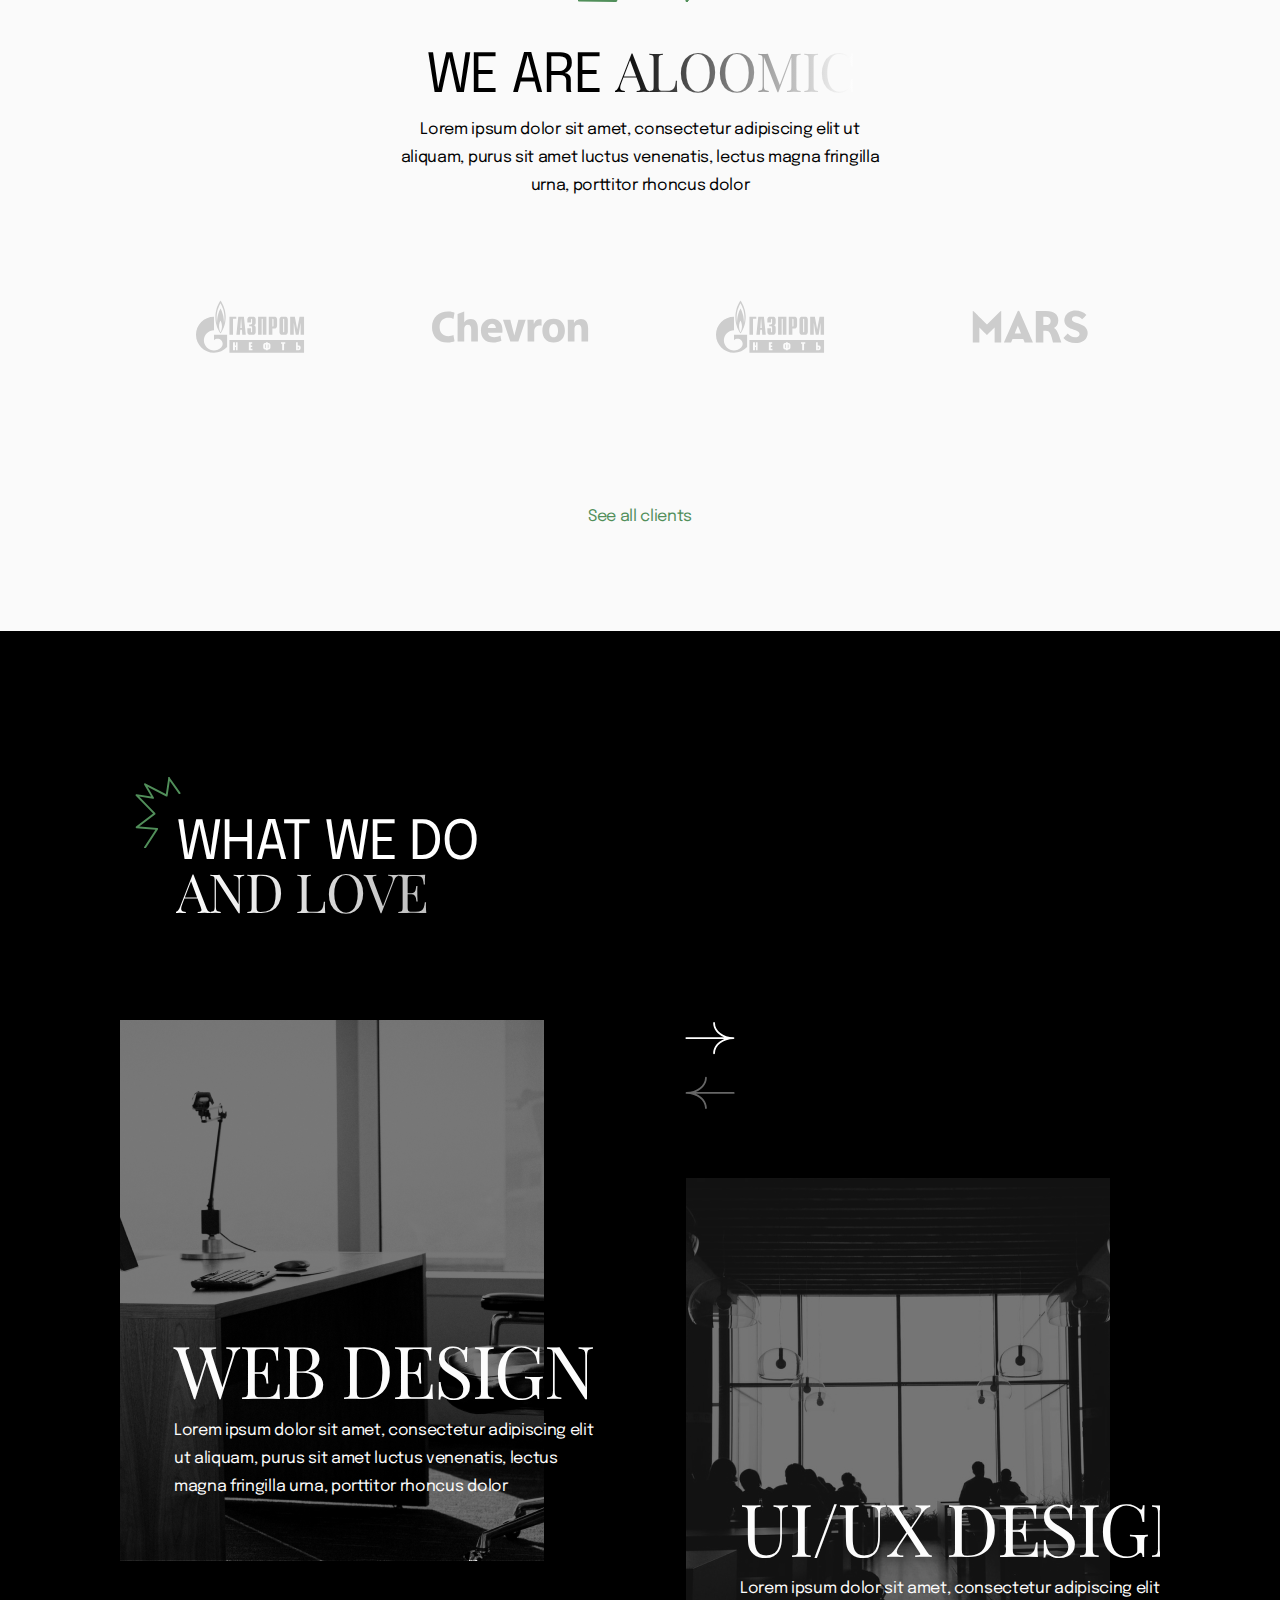
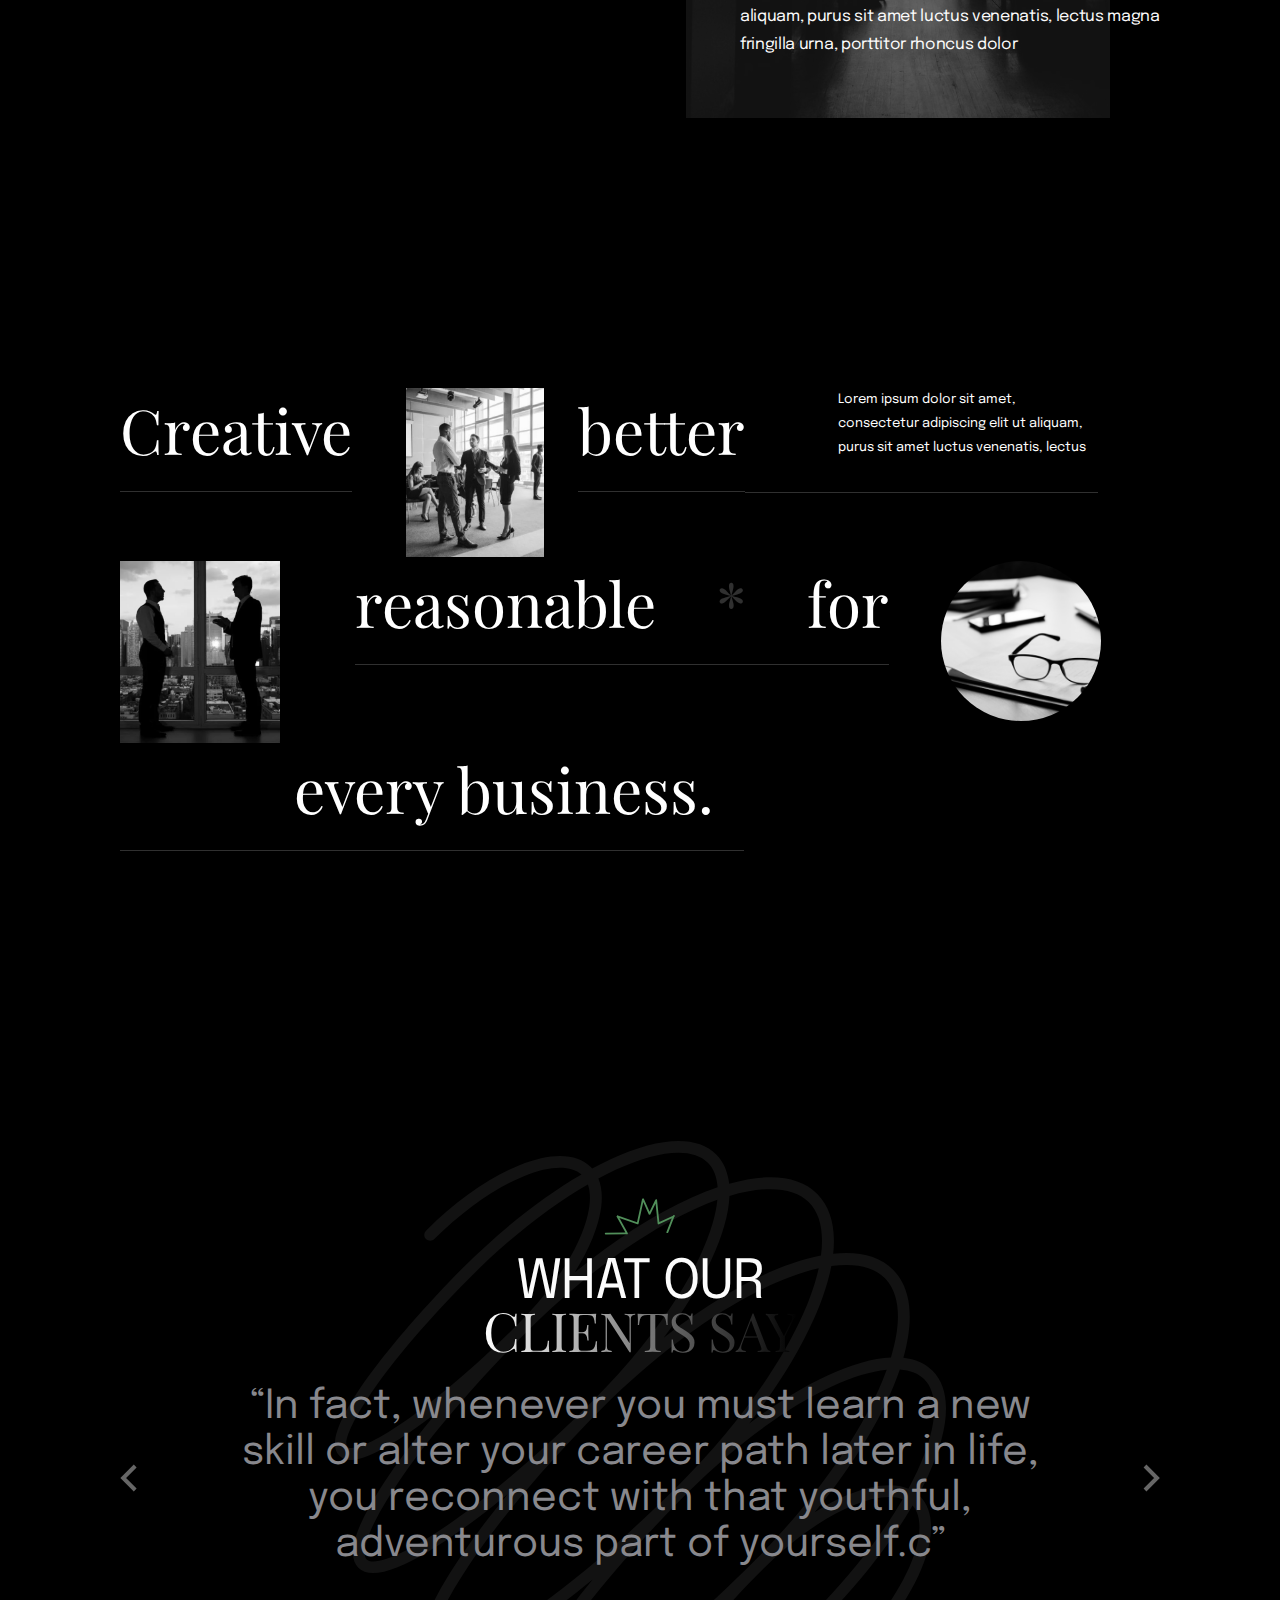
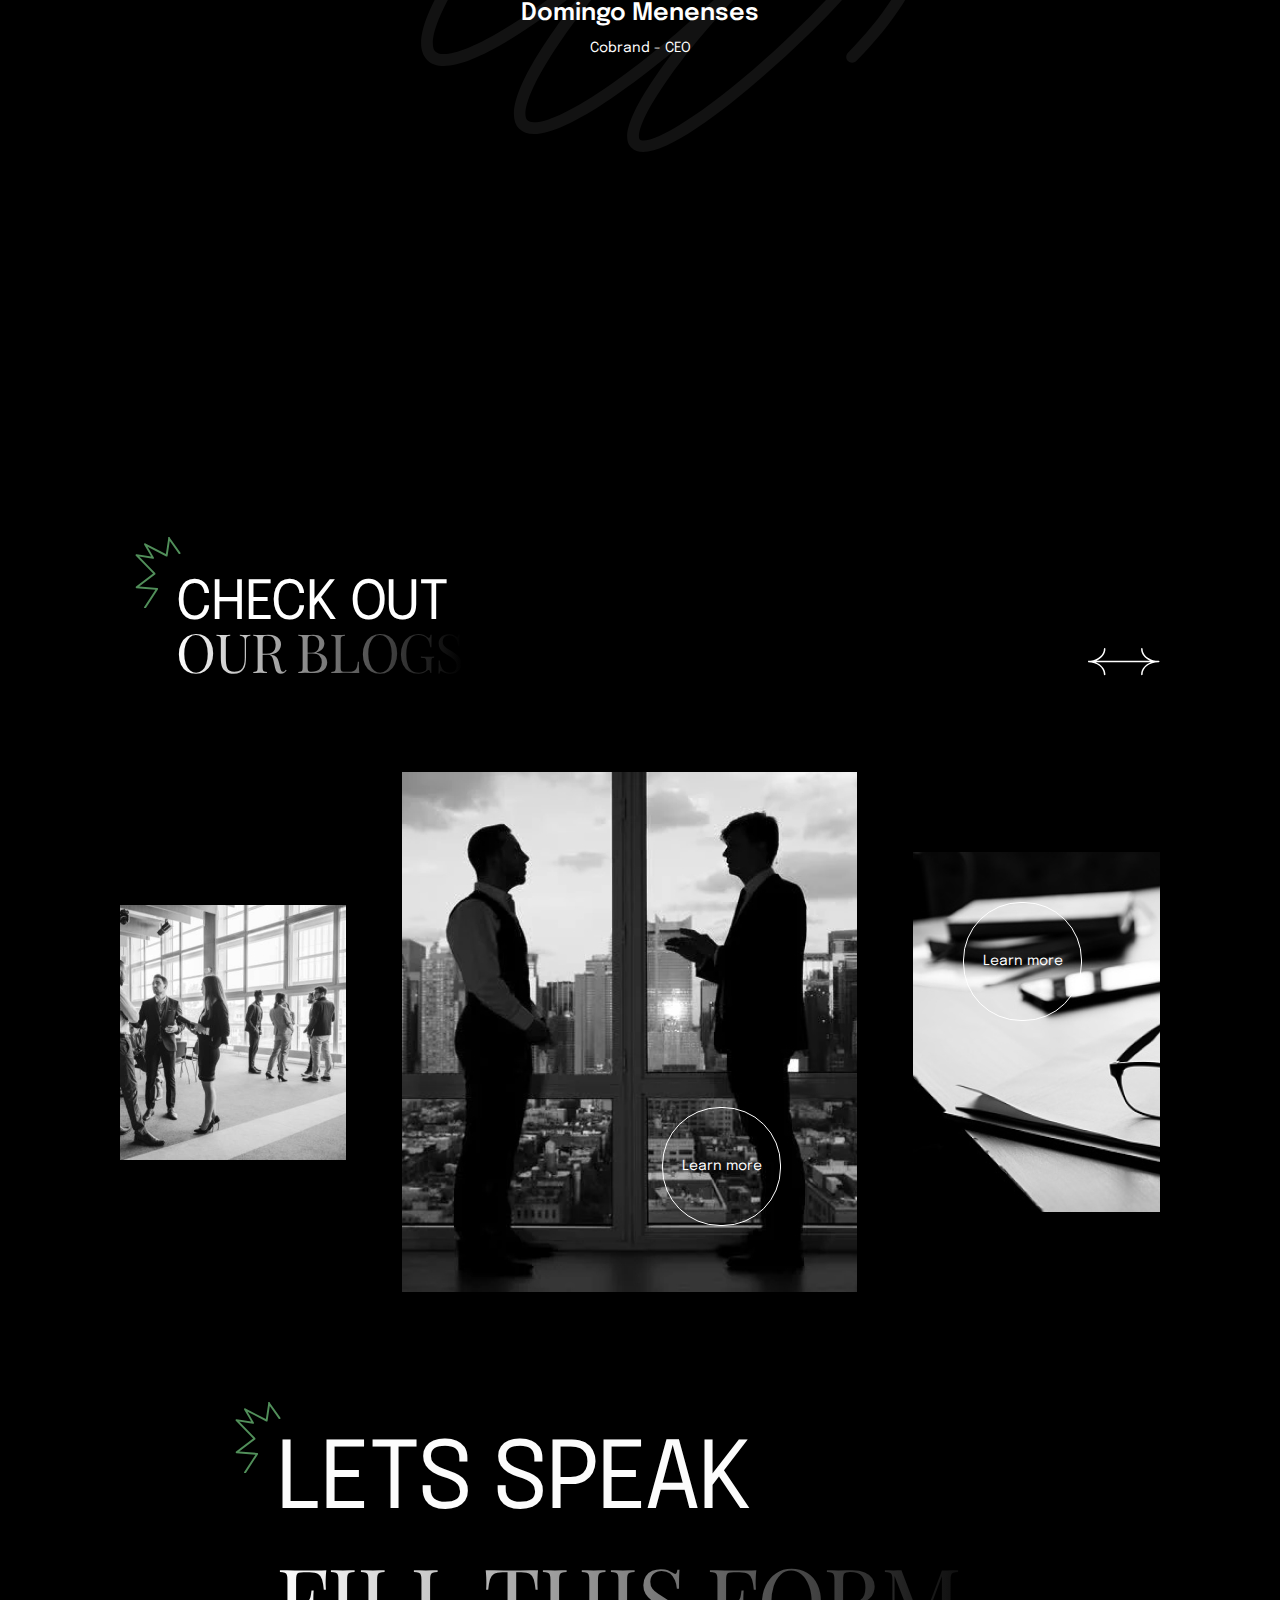
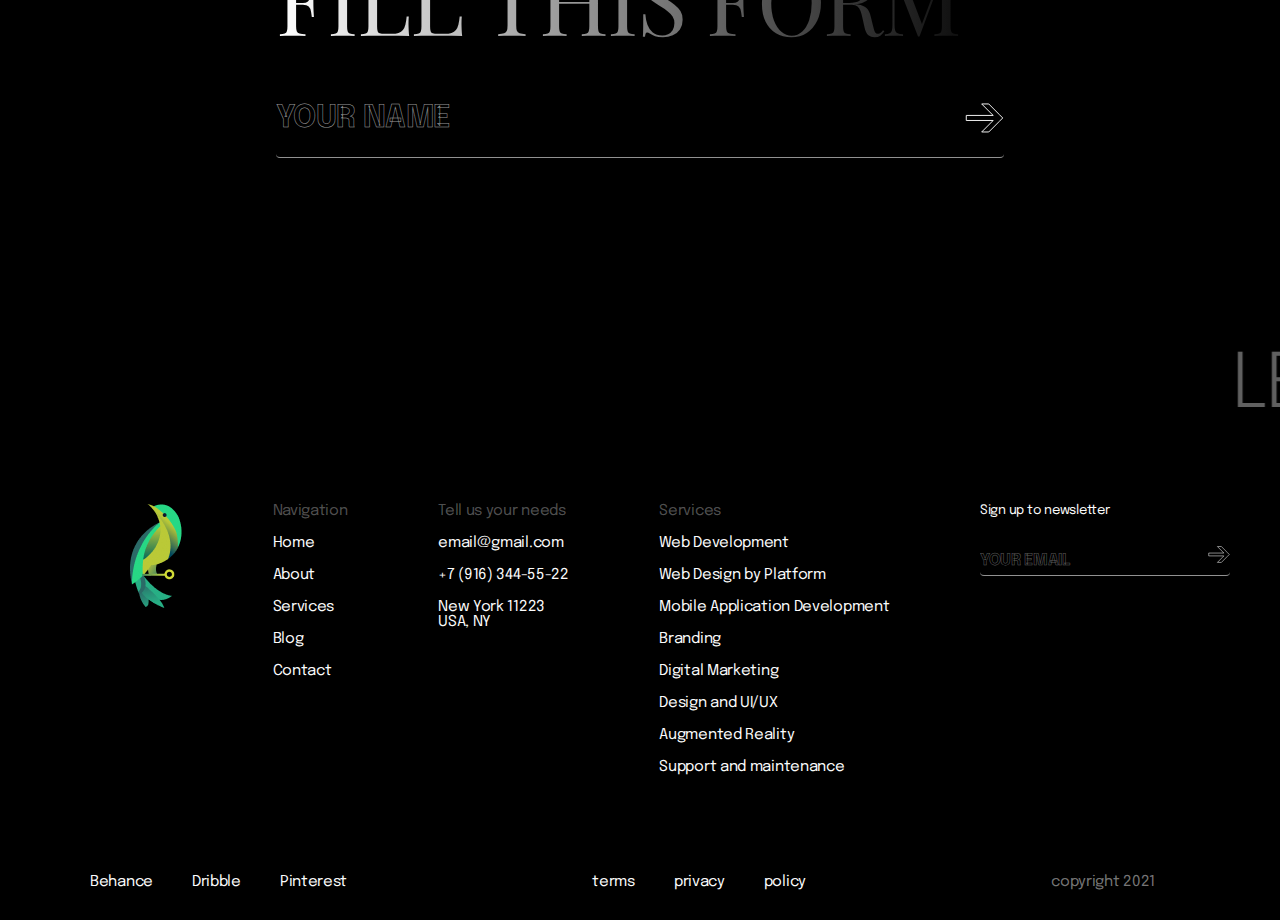
==== commit 367712c2: "- hanburger button animation done." ====
--- a/index.html
+++ b/index.html
@@ -20,6 +20,7 @@
     <link
         href="https://fonts.googleapis.com/css2?family=Epilogue:ital,wght@0,200;0,300;0,400;0,500;0,600;0,700;0,800;0,900;1,200;1,300;1,400;1,500;1,600;1,700;1,800;1,900&family=Playfair+Display:ital,wght@0,400;0,500;0,600;0,700;0,800;0,900;1,400;1,500;1,600;1,700;1,800;1,900&display=swap"
         rel="stylesheet">
+    <link href="./assets/css/hamburgers.min.css" rel="stylesheet">
     <!-- <script type="text/javascript" src="https://cdnjs.cloudflare.com/ajax/libs/jquery/3.6.0/jquery.min.js"></script> -->
     <script type="text/javascript" src="https://cdnjs.cloudflare.com/ajax/libs/jquery/3.2.1/jquery.min.js"></script>
     <!-- <script type="text/javascript" src="./assets/js/slide.js"></script> -->
@@ -37,13 +38,18 @@
                     </a>
                 </div>
                 <div class="menu-icon">
-                    <button class="menu-button">
+                    <!-- <button class="menu-button">
                         <img src="./assets/img/icons/hamberger.svg" alt="">
+                    </button> -->
+                    <button class="hamburger hamburger--emphatic js-hamburger menu-button">
+                        <span class="hamburger-box">
+                            <span class="hamburger-inner"></span>
+                        </span>
                     </button>
                 </div>
                 <!-- Nav Header beginning -->
                 <div class="nav-menu">
-                    <div class="">
+                    <!-- <div class="">
                         <div class="display-center header-content">
                             <div class="logo">
                                 <a href="index.html">
@@ -56,7 +62,7 @@
                                 </button>
                             </div>
                         </div>
-                    </div>
+                    </div> -->
                     <!-- Nav Header content beginning -->
                     <div class="nav-content container" id="main-menu">
                         <div class="nav-item">
--- a/assets/css/style.css
+++ b/assets/css/style.css
@@ -31,13 +31,13 @@
 .nav-menu {
     position: absolute;
     left: 0;
-    top: 0;
+    top: 93px;
     width: 100%;
-    min-height: 100vh;
+    min-height: calc(100vh - 93px);
     background-color: #000;
     z-index: 2;
-    transform: translateY(-1500px);
-    transition: transform 0.6s;
+    transform: translateY(-100vh);
+    transition: transform 0.4s;
 }
 
 .nav-content {
@@ -1322,7 +1322,8 @@
 .contact-panel {
     padding: 200px 0;
     background-color: black;
-    position: relative;
+    /* open the below comment with only googlemap */
+    /* position: relative; */
 }
 
 .contact-panel-content {
@@ -1348,10 +1349,16 @@
 .contact-info-wrapper {
     /* margin-bottom: -50%; */
     /* margin-top: calc(-50% + 190px); */
-    position: absolute;
+
+    /* below 4 lines are for only googlemap using */
+    /* position: absolute;
     top: 200px;
     left: 120px;
-    padding-top: 200px;
+    padding-top: 200px; */
+
+    /* below 1 line is using only for map image */
+    padding: 245px 120px 320px;
+
     color: white;
 }
 
@@ -2591,8 +2598,11 @@
     }
 
     .contact-info-wrapper {
-        left: 20px;
-
+        /* below 1 line is only for googlemap */
+        /* left: 20px; */
+
+        /* below 1 line is only for map image*/
+        padding-left: 20px;
     }
 
     .contact-panel-content {
--- a/assets/css/hamburgers.min.css
+++ b/assets/css/hamburgers.min.css
@@ -0,0 +1,920 @@
+/*!
+ * Hamburgers
+ * @description Tasty CSS-animated hamburgers
+ * @author Jonathan Suh @jonsuh
+ * @site https://jonsuh.com/hamburgers
+ * @link https://github.com/jonsuh/hamburgers
+ */
+.hamburger {
+    font: inherit;
+    display: inline-block;
+    overflow: visible;
+    margin: 0;
+    padding: 15px;
+    cursor: pointer;
+    transition-timing-function: linear;
+    transition-duration: .15s;
+    transition-property: opacity, filter;
+    text-transform: none;
+    color: inherit;
+    border: 0;
+    background-color: transparent;
+}
+
+.hamburger.is-active:hover, .hamburger:hover {
+    opacity: .7
+}
+
+.hamburger.is-active .hamburger-inner, .hamburger.is-active .hamburger-inner:after, .hamburger.is-active .hamburger-inner:before {
+    background-color: #fff;
+}
+
+.hamburger-box {
+    position: relative;
+    display: inline-block;
+    width: 40px;
+    height: 24px
+}
+
+.hamburger-inner {
+    top: 50%;
+    display: block;
+    margin-top: -2px
+}
+
+.hamburger-inner {
+    position: absolute;
+    width: 40px;
+    height: 4px;
+    transition-timing-function: ease;
+    transition-duration: .15s;
+    transition-property: transform;
+    border-radius: 4px;
+    background-color: #fff;
+}
+
+.hamburger-inner:after {
+    position: absolute;
+    width: 24px;
+    height: 4px;
+
+    transition-timing-function: ease;
+    transition-duration: .15s;
+    transition-property: transform;
+    border-radius: 4px;
+    background-color: #fff;
+}
+
+.hamburger-inner:before {
+    position: absolute;
+    width: 24px;
+    height: 4px;
+
+    transition-timing-function: ease;
+    transition-duration: .15s;
+    transition-property: transform;
+    border-radius: 4px;
+    background-color: #fff;
+}
+
+.hamburger-inner:after, .hamburger-inner:before {
+    display: block;
+    content: ""
+}
+
+.hamburger-inner:before {
+    top: -10px
+}
+
+.hamburger-inner:after {
+    bottom: -10px
+}
+
+.hamburger--3dx .hamburger-box {
+    perspective: 80px
+}
+
+.hamburger--3dx .hamburger-inner {
+    transition: transform .15s cubic-bezier(.645, .045, .355, 1), background-color 0s cubic-bezier(.645, .045, .355, 1) .1s
+}
+
+.hamburger--3dx .hamburger-inner:after, .hamburger--3dx .hamburger-inner:before {
+    transition: transform 0s cubic-bezier(.645, .045, .355, 1) .1s
+}
+
+.hamburger--3dx.is-active .hamburger-inner {
+    transform: rotateY(180deg);
+    background-color: transparent !important
+}
+
+.hamburger--3dx.is-active .hamburger-inner:before {
+    transform: translate3d(0, 10px, 0) rotate(45deg)
+}
+
+.hamburger--3dx.is-active .hamburger-inner:after {
+    transform: translate3d(0, -10px, 0) rotate(-45deg)
+}
+
+.hamburger--3dx-r .hamburger-box {
+    perspective: 80px
+}
+
+.hamburger--3dx-r .hamburger-inner {
+    transition: transform .15s cubic-bezier(.645, .045, .355, 1), background-color 0s cubic-bezier(.645, .045, .355, 1) .1s
+}
+
+.hamburger--3dx-r .hamburger-inner:after, .hamburger--3dx-r .hamburger-inner:before {
+    transition: transform 0s cubic-bezier(.645, .045, .355, 1) .1s
+}
+
+.hamburger--3dx-r.is-active .hamburger-inner {
+    transform: rotateY(-180deg);
+    background-color: transparent !important
+}
+
+.hamburger--3dx-r.is-active .hamburger-inner:before {
+    transform: translate3d(0, 10px, 0) rotate(45deg)
+}
+
+.hamburger--3dx-r.is-active .hamburger-inner:after {
+    transform: translate3d(0, -10px, 0) rotate(-45deg)
+}
+
+.hamburger--3dy .hamburger-box {
+    perspective: 80px
+}
+
+.hamburger--3dy .hamburger-inner {
+    transition: transform .15s cubic-bezier(.645, .045, .355, 1), background-color 0s cubic-bezier(.645, .045, .355, 1) .1s
+}
+
+.hamburger--3dy .hamburger-inner:after, .hamburger--3dy .hamburger-inner:before {
+    transition: transform 0s cubic-bezier(.645, .045, .355, 1) .1s
+}
+
+.hamburger--3dy.is-active .hamburger-inner {
+    transform: rotateX(-180deg);
+    background-color: transparent !important
+}
+
+.hamburger--3dy.is-active .hamburger-inner:before {
+    transform: translate3d(0, 10px, 0) rotate(45deg)
+}
+
+.hamburger--3dy.is-active .hamburger-inner:after {
+    transform: translate3d(0, -10px, 0) rotate(-45deg)
+}
+
+.hamburger--3dy-r .hamburger-box {
+    perspective: 80px
+}
+
+.hamburger--3dy-r .hamburger-inner {
+    transition: transform .15s cubic-bezier(.645, .045, .355, 1), background-color 0s cubic-bezier(.645, .045, .355, 1) .1s
+}
+
+.hamburger--3dy-r .hamburger-inner:after, .hamburger--3dy-r .hamburger-inner:before {
+    transition: transform 0s cubic-bezier(.645, .045, .355, 1) .1s
+}
+
+.hamburger--3dy-r.is-active .hamburger-inner {
+    transform: rotateX(180deg);
+    background-color: transparent !important
+}
+
+.hamburger--3dy-r.is-active .hamburger-inner:before {
+    transform: translate3d(0, 10px, 0) rotate(45deg)
+}
+
+.hamburger--3dy-r.is-active .hamburger-inner:after {
+    transform: translate3d(0, -10px, 0) rotate(-45deg)
+}
+
+.hamburger--3dxy .hamburger-box {
+    perspective: 80px
+}
+
+.hamburger--3dxy .hamburger-inner {
+    transition: transform .15s cubic-bezier(.645, .045, .355, 1), background-color 0s cubic-bezier(.645, .045, .355, 1) .1s
+}
+
+.hamburger--3dxy .hamburger-inner:after, .hamburger--3dxy .hamburger-inner:before {
+    transition: transform 0s cubic-bezier(.645, .045, .355, 1) .1s
+}
+
+.hamburger--3dxy.is-active .hamburger-inner {
+    transform: rotateX(180deg) rotateY(180deg);
+    background-color: transparent !important
+}
+
+.hamburger--3dxy.is-active .hamburger-inner:before {
+    transform: translate3d(0, 10px, 0) rotate(45deg)
+}
+
+.hamburger--3dxy.is-active .hamburger-inner:after {
+    transform: translate3d(0, -10px, 0) rotate(-45deg)
+}
+
+.hamburger--3dxy-r .hamburger-box {
+    perspective: 80px
+}
+
+.hamburger--3dxy-r .hamburger-inner {
+    transition: transform .15s cubic-bezier(.645, .045, .355, 1), background-color 0s cubic-bezier(.645, .045, .355, 1) .1s
+}
+
+.hamburger--3dxy-r .hamburger-inner:after, .hamburger--3dxy-r .hamburger-inner:before {
+    transition: transform 0s cubic-bezier(.645, .045, .355, 1) .1s
+}
+
+.hamburger--3dxy-r.is-active .hamburger-inner {
+    transform: rotateX(180deg) rotateY(180deg) rotate(-180deg);
+    background-color: transparent !important
+}
+
+.hamburger--3dxy-r.is-active .hamburger-inner:before {
+    transform: translate3d(0, 10px, 0) rotate(45deg)
+}
+
+.hamburger--3dxy-r.is-active .hamburger-inner:after {
+    transform: translate3d(0, -10px, 0) rotate(-45deg)
+}
+
+.hamburger--arrow.is-active .hamburger-inner:before {
+    transform: translate3d(-8px, 0, 0) rotate(-45deg) scaleX(.7)
+}
+
+.hamburger--arrow.is-active .hamburger-inner:after {
+    transform: translate3d(-8px, 0, 0) rotate(45deg) scaleX(.7)
+}
+
+.hamburger--arrow-r.is-active .hamburger-inner:before {
+    transform: translate3d(8px, 0, 0) rotate(45deg) scaleX(.7)
+}
+
+.hamburger--arrow-r.is-active .hamburger-inner:after {
+    transform: translate3d(8px, 0, 0) rotate(-45deg) scaleX(.7)
+}
+
+.hamburger--arrowalt .hamburger-inner:before {
+    transition: top .1s ease .1s, transform .1s cubic-bezier(.165, .84, .44, 1)
+}
+
+.hamburger--arrowalt .hamburger-inner:after {
+    transition: bottom .1s ease .1s, transform .1s cubic-bezier(.165, .84, .44, 1)
+}
+
+.hamburger--arrowalt.is-active .hamburger-inner:before {
+    top: 0;
+    transition: top .1s ease, transform .1s cubic-bezier(.895, .03, .685, .22) .1s;
+    transform: translate3d(-8px, -10px, 0) rotate(-45deg) scaleX(.7)
+}
+
+.hamburger--arrowalt.is-active .hamburger-inner:after {
+    bottom: 0;
+    transition: bottom .1s ease, transform .1s cubic-bezier(.895, .03, .685, .22) .1s;
+    transform: translate3d(-8px, 10px, 0) rotate(45deg) scaleX(.7)
+}
+
+.hamburger--arrowalt-r .hamburger-inner:before {
+    transition: top .1s ease .1s, transform .1s cubic-bezier(.165, .84, .44, 1)
+}
+
+.hamburger--arrowalt-r .hamburger-inner:after {
+    transition: bottom .1s ease .1s, transform .1s cubic-bezier(.165, .84, .44, 1)
+}
+
+.hamburger--arrowalt-r.is-active .hamburger-inner:before {
+    top: 0;
+    transition: top .1s ease, transform .1s cubic-bezier(.895, .03, .685, .22) .1s;
+    transform: translate3d(8px, -10px, 0) rotate(45deg) scaleX(.7)
+}
+
+.hamburger--arrowalt-r.is-active .hamburger-inner:after {
+    bottom: 0;
+    transition: bottom .1s ease, transform .1s cubic-bezier(.895, .03, .685, .22) .1s;
+    transform: translate3d(8px, 10px, 0) rotate(-45deg) scaleX(.7)
+}
+
+.hamburger--arrowturn.is-active .hamburger-inner {
+    transform: rotate(-180deg)
+}
+
+.hamburger--arrowturn.is-active .hamburger-inner:before {
+    transform: translate3d(8px, 0, 0) rotate(45deg) scaleX(.7)
+}
+
+.hamburger--arrowturn.is-active .hamburger-inner:after {
+    transform: translate3d(8px, 0, 0) rotate(-45deg) scaleX(.7)
+}
+
+.hamburger--arrowturn-r.is-active .hamburger-inner {
+    transform: rotate(-180deg)
+}
+
+.hamburger--arrowturn-r.is-active .hamburger-inner:before {
+    transform: translate3d(-8px, 0, 0) rotate(-45deg) scaleX(.7)
+}
+
+.hamburger--arrowturn-r.is-active .hamburger-inner:after {
+    transform: translate3d(-8px, 0, 0) rotate(45deg) scaleX(.7)
+}
+
+.hamburger--boring .hamburger-inner, .hamburger--boring .hamburger-inner:after, .hamburger--boring .hamburger-inner:before {
+    transition-property: none
+}
+
+.hamburger--boring.is-active .hamburger-inner {
+    transform: rotate(45deg)
+}
+
+.hamburger--boring.is-active .hamburger-inner:before {
+    top: 0;
+    opacity: 0
+}
+
+.hamburger--boring.is-active .hamburger-inner:after {
+    bottom: 0;
+    transform: rotate(-90deg)
+}
+
+.hamburger--collapse .hamburger-inner {
+    top: auto;
+    bottom: 0;
+    transition-delay: .13s;
+    transition-timing-function: cubic-bezier(.55, .055, .675, .19);
+    transition-duration: .13s
+}
+
+.hamburger--collapse .hamburger-inner:after {
+    top: -20px;
+    transition: top .2s cubic-bezier(.33333, .66667, .66667, 1) .2s, opacity .1s linear
+}
+
+.hamburger--collapse .hamburger-inner:before {
+    transition: top .12s cubic-bezier(.33333, .66667, .66667, 1) .2s, transform .13s cubic-bezier(.55, .055, .675, .19)
+}
+
+.hamburger--collapse.is-active .hamburger-inner {
+    transition-delay: .22s;
+    transition-timing-function: cubic-bezier(.215, .61, .355, 1);
+    transform: translate3d(0, -10px, 0) rotate(-45deg)
+}
+
+.hamburger--collapse.is-active .hamburger-inner:after {
+    top: 0;
+    transition: top .2s cubic-bezier(.33333, 0, .66667, .33333), opacity .1s linear .22s;
+    opacity: 0
+}
+
+.hamburger--collapse.is-active .hamburger-inner:before {
+    top: 0;
+    transition: top .1s cubic-bezier(.33333, 0, .66667, .33333) .16s, transform .13s cubic-bezier(.215, .61, .355, 1) .25s;
+    transform: rotate(-90deg)
+}
+
+.hamburger--collapse-r .hamburger-inner {
+    top: auto;
+    bottom: 0;
+    transition-delay: .13s;
+    transition-timing-function: cubic-bezier(.55, .055, .675, .19);
+    transition-duration: .13s
+}
+
+.hamburger--collapse-r .hamburger-inner:after {
+    top: -20px;
+    transition: top .2s cubic-bezier(.33333, .66667, .66667, 1) .2s, opacity .1s linear
+}
+
+.hamburger--collapse-r .hamburger-inner:before {
+    transition: top .12s cubic-bezier(.33333, .66667, .66667, 1) .2s, transform .13s cubic-bezier(.55, .055, .675, .19)
+}
+
+.hamburger--collapse-r.is-active .hamburger-inner {
+    transition-delay: .22s;
+    transition-timing-function: cubic-bezier(.215, .61, .355, 1);
+    transform: translate3d(0, -10px, 0) rotate(45deg)
+}
+
+.hamburger--collapse-r.is-active .hamburger-inner:after {
+    top: 0;
+    transition: top .2s cubic-bezier(.33333, 0, .66667, .33333), opacity .1s linear .22s;
+    opacity: 0
+}
+
+.hamburger--collapse-r.is-active .hamburger-inner:before {
+    top: 0;
+    transition: top .1s cubic-bezier(.33333, 0, .66667, .33333) .16s, transform .13s cubic-bezier(.215, .61, .355, 1) .25s;
+    transform: rotate(90deg)
+}
+
+.hamburger--elastic .hamburger-inner {
+    top: 2px;
+    transition-timing-function: cubic-bezier(.68, -.55, .265, 1.55);
+    transition-duration: .275s
+}
+
+.hamburger--elastic .hamburger-inner:before {
+    top: 10px;
+    transition: opacity .125s ease .275s
+}
+
+.hamburger--elastic .hamburger-inner:after {
+    top: 20px;
+    transition: transform .275s cubic-bezier(.68, -.55, .265, 1.55)
+}
+
+.hamburger--elastic.is-active .hamburger-inner {
+    transition-delay: 75ms;
+    transform: translate3d(0, 10px, 0) rotate(135deg)
+}
+
+.hamburger--elastic.is-active .hamburger-inner:before {
+    transition-delay: 0s;
+    opacity: 0
+}
+
+.hamburger--elastic.is-active .hamburger-inner:after {
+    transition-delay: 75ms;
+    transform: translate3d(0, -20px, 0) rotate(-270deg)
+}
+
+.hamburger--elastic-r .hamburger-inner {
+    top: 2px;
+    transition-timing-function: cubic-bezier(.68, -.55, .265, 1.55);
+    transition-duration: .275s
+}
+
+.hamburger--elastic-r .hamburger-inner:before {
+    top: 10px;
+    transition: opacity .125s ease .275s
+}
+
+.hamburger--elastic-r .hamburger-inner:after {
+    top: 20px;
+    transition: transform .275s cubic-bezier(.68, -.55, .265, 1.55)
+}
+
+.hamburger--elastic-r.is-active .hamburger-inner {
+    transition-delay: 75ms;
+    transform: translate3d(0, 10px, 0) rotate(-135deg)
+}
+
+.hamburger--elastic-r.is-active .hamburger-inner:before {
+    transition-delay: 0s;
+    opacity: 0
+}
+
+.hamburger--elastic-r.is-active .hamburger-inner:after {
+    transition-delay: 75ms;
+    transform: translate3d(0, -20px, 0) rotate(270deg)
+}
+
+.hamburger--emphatic {
+    overflow: hidden
+}
+
+.hamburger--emphatic .hamburger-inner {
+    transition: background-color .125s ease-in .175s
+}
+
+.hamburger--emphatic .hamburger-inner:before {
+    left: 12px;
+    transition: transform .125s cubic-bezier(.6, .04, .98, .335), top .05s linear .125s, left .125s ease-in .175s
+}
+
+.hamburger--emphatic .hamburger-inner:after {
+    top: 10px;
+    right: 12px;
+    transition: transform .125s cubic-bezier(.6, .04, .98, .335), top .05s linear .125s, right .125s ease-in .175s
+}
+
+.hamburger--emphatic.is-active .hamburger-inner {
+    transition-delay: 0s;
+    transition-timing-function: ease-out;
+    background-color: transparent !important
+}
+
+.hamburger--emphatic.is-active .hamburger-inner:before {
+    top: -80px;
+    left: -80px;
+    width: 40px;
+    transition: left .125s ease-out, top .05s linear .125s, transform .125s cubic-bezier(.075, .82, .165, 1) .175s;
+    transform: translate3d(80px, 80px, 0) rotate(45deg)
+}
+
+.hamburger--emphatic.is-active .hamburger-inner:after {
+    top: -80px;
+    right: -80px;
+    width: 40px;
+    transition: right .125s ease-out, top .05s linear .125s, transform .125s cubic-bezier(.075, .82, .165, 1) .175s;
+    transform: translate3d(-80px, 80px, 0) rotate(-45deg)
+}
+
+.hamburger--emphatic-r {
+    overflow: hidden
+}
+
+.hamburger--emphatic-r .hamburger-inner {
+    transition: background-color .125s ease-in .175s
+}
+
+.hamburger--emphatic-r .hamburger-inner:before {
+    left: 0;
+    transition: transform .125s cubic-bezier(.6, .04, .98, .335), top .05s linear .125s, left .125s ease-in .175s
+}
+
+.hamburger--emphatic-r .hamburger-inner:after {
+    top: 10px;
+    right: 0;
+    transition: transform .125s cubic-bezier(.6, .04, .98, .335), top .05s linear .125s, right .125s ease-in .175s
+}
+
+.hamburger--emphatic-r.is-active .hamburger-inner {
+    transition-delay: 0s;
+    transition-timing-function: ease-out;
+    background-color: transparent !important
+}
+
+.hamburger--emphatic-r.is-active .hamburger-inner:before {
+    top: 80px;
+    left: -80px;
+    transition: left .125s ease-out, top .05s linear .125s, transform .125s cubic-bezier(.075, .82, .165, 1) .175s;
+    transform: translate3d(80px, -80px, 0) rotate(-45deg)
+}
+
+.hamburger--emphatic-r.is-active .hamburger-inner:after {
+    top: 80px;
+    right: -80px;
+    transition: right .125s ease-out, top .05s linear .125s, transform .125s cubic-bezier(.075, .82, .165, 1) .175s;
+    transform: translate3d(-80px, -80px, 0) rotate(45deg)
+}
+
+.hamburger--minus .hamburger-inner:after, .hamburger--minus .hamburger-inner:before {
+    transition: bottom .08s ease-out 0s, top .08s ease-out 0s, opacity 0s linear
+}
+
+.hamburger--minus.is-active .hamburger-inner:after, .hamburger--minus.is-active .hamburger-inner:before {
+    transition: bottom .08s ease-out, top .08s ease-out, opacity 0s linear .08s;
+    opacity: 0
+}
+
+.hamburger--minus.is-active .hamburger-inner:before {
+    top: 0
+}
+
+.hamburger--minus.is-active .hamburger-inner:after {
+    bottom: 0
+}
+
+.hamburger--slider .hamburger-inner {
+    top: 2px
+}
+
+.hamburger--slider .hamburger-inner:before {
+    top: 10px;
+    transition-timing-function: ease;
+    transition-duration: .15s;
+    transition-property: transform, opacity
+}
+
+.hamburger--slider .hamburger-inner:after {
+    top: 20px
+}
+
+.hamburger--slider.is-active .hamburger-inner {
+    transform: translate3d(0, 10px, 0) rotate(45deg)
+}
+
+.hamburger--slider.is-active .hamburger-inner:before {
+    transform: rotate(-45deg) translate3d(-5.71429px, -6px, 0);
+    opacity: 0
+}
+
+.hamburger--slider.is-active .hamburger-inner:after {
+    transform: translate3d(0, -20px, 0) rotate(-90deg)
+}
+
+.hamburger--slider-r .hamburger-inner {
+    top: 2px
+}
+
+.hamburger--slider-r .hamburger-inner:before {
+    top: 10px;
+    transition-timing-function: ease;
+    transition-duration: .15s;
+    transition-property: transform, opacity
+}
+
+.hamburger--slider-r .hamburger-inner:after {
+    top: 20px
+}
+
+.hamburger--slider-r.is-active .hamburger-inner {
+    transform: translate3d(0, 10px, 0) rotate(-45deg)
+}
+
+.hamburger--slider-r.is-active .hamburger-inner:before {
+    transform: rotate(45deg) translate3d(5.71429px, -6px, 0);
+    opacity: 0
+}
+
+.hamburger--slider-r.is-active .hamburger-inner:after {
+    transform: translate3d(0, -20px, 0) rotate(90deg)
+}
+
+.hamburger--spin .hamburger-inner {
+    transition-timing-function: cubic-bezier(.55, .055, .675, .19);
+    transition-duration: .22s
+}
+
+.hamburger--spin .hamburger-inner:before {
+    transition: top .1s ease-in .25s, opacity .1s ease-in
+}
+
+.hamburger--spin .hamburger-inner:after {
+    transition: bottom .1s ease-in .25s, transform .22s cubic-bezier(.55, .055, .675, .19)
+}
+
+.hamburger--spin.is-active .hamburger-inner {
+    transition-delay: .12s;
+    transition-timing-function: cubic-bezier(.215, .61, .355, 1);
+    transform: rotate(225deg)
+}
+
+.hamburger--spin.is-active .hamburger-inner:before {
+    top: 0;
+    transition: top .1s ease-out, opacity .1s ease-out .12s;
+    opacity: 0
+}
+
+.hamburger--spin.is-active .hamburger-inner:after {
+    bottom: 0;
+    transition: bottom .1s ease-out, transform .22s cubic-bezier(.215, .61, .355, 1) .12s;
+    transform: rotate(-90deg)
+}
+
+.hamburger--spin-r .hamburger-inner {
+    transition-timing-function: cubic-bezier(.55, .055, .675, .19);
+    transition-duration: .22s
+}
+
+.hamburger--spin-r .hamburger-inner:before {
+    transition: top .1s ease-in .25s, opacity .1s ease-in
+}
+
+.hamburger--spin-r .hamburger-inner:after {
+    transition: bottom .1s ease-in .25s, transform .22s cubic-bezier(.55, .055, .675, .19)
+}
+
+.hamburger--spin-r.is-active .hamburger-inner {
+    transition-delay: .12s;
+    transition-timing-function: cubic-bezier(.215, .61, .355, 1);
+    transform: rotate(-225deg)
+}
+
+.hamburger--spin-r.is-active .hamburger-inner:before {
+    top: 0;
+    transition: top .1s ease-out, opacity .1s ease-out .12s;
+    opacity: 0
+}
+
+.hamburger--spin-r.is-active .hamburger-inner:after {
+    bottom: 0;
+    transition: bottom .1s ease-out, transform .22s cubic-bezier(.215, .61, .355, 1) .12s;
+    transform: rotate(90deg)
+}
+
+.hamburger--spring .hamburger-inner {
+    top: 2px;
+    transition: background-color 0s linear .13s
+}
+
+.hamburger--spring .hamburger-inner:before {
+    top: 10px;
+    transition: top .1s cubic-bezier(.33333, .66667, .66667, 1) .2s, transform .13s cubic-bezier(.55, .055, .675, .19)
+}
+
+.hamburger--spring .hamburger-inner:after {
+    top: 20px;
+    transition: top .2s cubic-bezier(.33333, .66667, .66667, 1) .2s, transform .13s cubic-bezier(.55, .055, .675, .19)
+}
+
+.hamburger--spring.is-active .hamburger-inner {
+    transition-delay: .22s;
+    background-color: transparent !important
+}
+
+.hamburger--spring.is-active .hamburger-inner:before {
+    top: 0;
+    transition: top .1s cubic-bezier(.33333, 0, .66667, .33333) .15s, transform .13s cubic-bezier(.215, .61, .355, 1) .22s;
+    transform: translate3d(0, 10px, 0) rotate(45deg)
+}
+
+.hamburger--spring.is-active .hamburger-inner:after {
+    top: 0;
+    transition: top .2s cubic-bezier(.33333, 0, .66667, .33333), transform .13s cubic-bezier(.215, .61, .355, 1) .22s;
+    transform: translate3d(0, 10px, 0) rotate(-45deg)
+}
+
+.hamburger--spring-r .hamburger-inner {
+    top: auto;
+    bottom: 0;
+    transition-delay: 0s;
+    transition-timing-function: cubic-bezier(.55, .055, .675, .19);
+    transition-duration: .13s
+}
+
+.hamburger--spring-r .hamburger-inner:after {
+    top: -20px;
+    transition: top .2s cubic-bezier(.33333, .66667, .66667, 1) .2s, opacity 0s linear
+}
+
+.hamburger--spring-r .hamburger-inner:before {
+    transition: top .1s cubic-bezier(.33333, .66667, .66667, 1) .2s, transform .13s cubic-bezier(.55, .055, .675, .19)
+}
+
+.hamburger--spring-r.is-active .hamburger-inner {
+    transition-delay: .22s;
+    transition-timing-function: cubic-bezier(.215, .61, .355, 1);
+    transform: translate3d(0, -10px, 0) rotate(-45deg)
+}
+
+.hamburger--spring-r.is-active .hamburger-inner:after {
+    top: 0;
+    transition: top .2s cubic-bezier(.33333, 0, .66667, .33333), opacity 0s linear .22s;
+    opacity: 0
+}
+
+.hamburger--spring-r.is-active .hamburger-inner:before {
+    top: 0;
+    transition: top .1s cubic-bezier(.33333, 0, .66667, .33333) .15s, transform .13s cubic-bezier(.215, .61, .355, 1) .22s;
+    transform: rotate(90deg)
+}
+
+.hamburger--stand .hamburger-inner {
+    transition: transform 75ms cubic-bezier(.55, .055, .675, .19) .15s, background-color 0s linear 75ms
+}
+
+.hamburger--stand .hamburger-inner:before {
+    transition: top 75ms ease-in 75ms, transform 75ms cubic-bezier(.55, .055, .675, .19) 0s
+}
+
+.hamburger--stand .hamburger-inner:after {
+    transition: bottom 75ms ease-in 75ms, transform 75ms cubic-bezier(.55, .055, .675, .19) 0s
+}
+
+.hamburger--stand.is-active .hamburger-inner {
+    transition: transform 75ms cubic-bezier(.215, .61, .355, 1) 0s, background-color 0s linear .15s;
+    transform: rotate(90deg);
+    background-color: transparent !important
+}
+
+.hamburger--stand.is-active .hamburger-inner:before {
+    top: 0;
+    transition: top 75ms ease-out .1s, transform 75ms cubic-bezier(.215, .61, .355, 1) .15s;
+    transform: rotate(-45deg)
+}
+
+.hamburger--stand.is-active .hamburger-inner:after {
+    bottom: 0;
+    transition: bottom 75ms ease-out .1s, transform 75ms cubic-bezier(.215, .61, .355, 1) .15s;
+    transform: rotate(45deg)
+}
+
+.hamburger--stand-r .hamburger-inner {
+    transition: transform 75ms cubic-bezier(.55, .055, .675, .19) .15s, background-color 0s linear 75ms
+}
+
+.hamburger--stand-r .hamburger-inner:before {
+    transition: top 75ms ease-in 75ms, transform 75ms cubic-bezier(.55, .055, .675, .19) 0s
+}
+
+.hamburger--stand-r .hamburger-inner:after {
+    transition: bottom 75ms ease-in 75ms, transform 75ms cubic-bezier(.55, .055, .675, .19) 0s
+}
+
+.hamburger--stand-r.is-active .hamburger-inner {
+    transition: transform 75ms cubic-bezier(.215, .61, .355, 1) 0s, background-color 0s linear .15s;
+    transform: rotate(-90deg);
+    background-color: transparent !important
+}
+
+.hamburger--stand-r.is-active .hamburger-inner:before {
+    top: 0;
+    transition: top 75ms ease-out .1s, transform 75ms cubic-bezier(.215, .61, .355, 1) .15s;
+    transform: rotate(-45deg)
+}
+
+.hamburger--stand-r.is-active .hamburger-inner:after {
+    bottom: 0;
+    transition: bottom 75ms ease-out .1s, transform 75ms cubic-bezier(.215, .61, .355, 1) .15s;
+    transform: rotate(45deg)
+}
+
+.hamburger--squeeze .hamburger-inner {
+    transition-timing-function: cubic-bezier(.55, .055, .675, .19);
+    transition-duration: 75ms
+}
+
+.hamburger--squeeze .hamburger-inner:before {
+    transition: top 75ms ease .12s, opacity 75ms ease
+}
+
+.hamburger--squeeze .hamburger-inner:after {
+    transition: bottom 75ms ease .12s, transform 75ms cubic-bezier(.55, .055, .675, .19)
+}
+
+.hamburger--squeeze.is-active .hamburger-inner {
+    transition-delay: .12s;
+    transition-timing-function: cubic-bezier(.215, .61, .355, 1);
+    transform: rotate(45deg)
+}
+
+.hamburger--squeeze.is-active .hamburger-inner:before {
+    top: 0;
+    transition: top 75ms ease, opacity 75ms ease .12s;
+    opacity: 0
+}
+
+.hamburger--squeeze.is-active .hamburger-inner:after {
+    bottom: 0;
+    transition: bottom 75ms ease, transform 75ms cubic-bezier(.215, .61, .355, 1) .12s;
+    transform: rotate(-90deg)
+}
+
+.hamburger--vortex .hamburger-inner {
+    transition-timing-function: cubic-bezier(.19, 1, .22, 1);
+    transition-duration: .2s
+}
+
+.hamburger--vortex .hamburger-inner:after, .hamburger--vortex .hamburger-inner:before {
+    transition-delay: .1s;
+    transition-timing-function: linear;
+    transition-duration: 0s
+}
+
+.hamburger--vortex .hamburger-inner:before {
+    transition-property: top, opacity
+}
+
+.hamburger--vortex .hamburger-inner:after {
+    transition-property: bottom, transform
+}
+
+.hamburger--vortex.is-active .hamburger-inner {
+    transition-timing-function: cubic-bezier(.19, 1, .22, 1);
+    transform: rotate(765deg)
+}
+
+.hamburger--vortex.is-active .hamburger-inner:after, .hamburger--vortex.is-active .hamburger-inner:before {
+    transition-delay: 0s
+}
+
+.hamburger--vortex.is-active .hamburger-inner:before {
+    top: 0;
+    opacity: 0
+}
+
+.hamburger--vortex.is-active .hamburger-inner:after {
+    bottom: 0;
+    transform: rotate(90deg)
+}
+
+.hamburger--vortex-r .hamburger-inner {
+    transition-timing-function: cubic-bezier(.19, 1, .22, 1);
+    transition-duration: .2s
+}
+
+.hamburger--vortex-r .hamburger-inner:after, .hamburger--vortex-r .hamburger-inner:before {
+    transition-delay: .1s;
+    transition-timing-function: linear;
+    transition-duration: 0s
+}
+
+.hamburger--vortex-r .hamburger-inner:before {
+    transition-property: top, opacity
+}
+
+.hamburger--vortex-r .hamburger-inner:after {
+    transition-property: bottom, transform
+}
+
+.hamburger--vortex-r.is-active .hamburger-inner {
+    transition-timing-function: cubic-bezier(.19, 1, .22, 1);
+    transform: rotate(-765deg)
+}
+
+.hamburger--vortex-r.is-active .hamburger-inner:after, .hamburger--vortex-r.is-active .hamburger-inner:before {
+    transition-delay: 0s
+}
+
+.hamburger--vortex-r.is-active .hamburger-inner:before {
+    top: 0;
+    opacity: 0
+}
+
+.hamburger--vortex-r.is-active .hamburger-inner:after {
+    bottom: 0;
+    transform: rotate(-90deg)
+}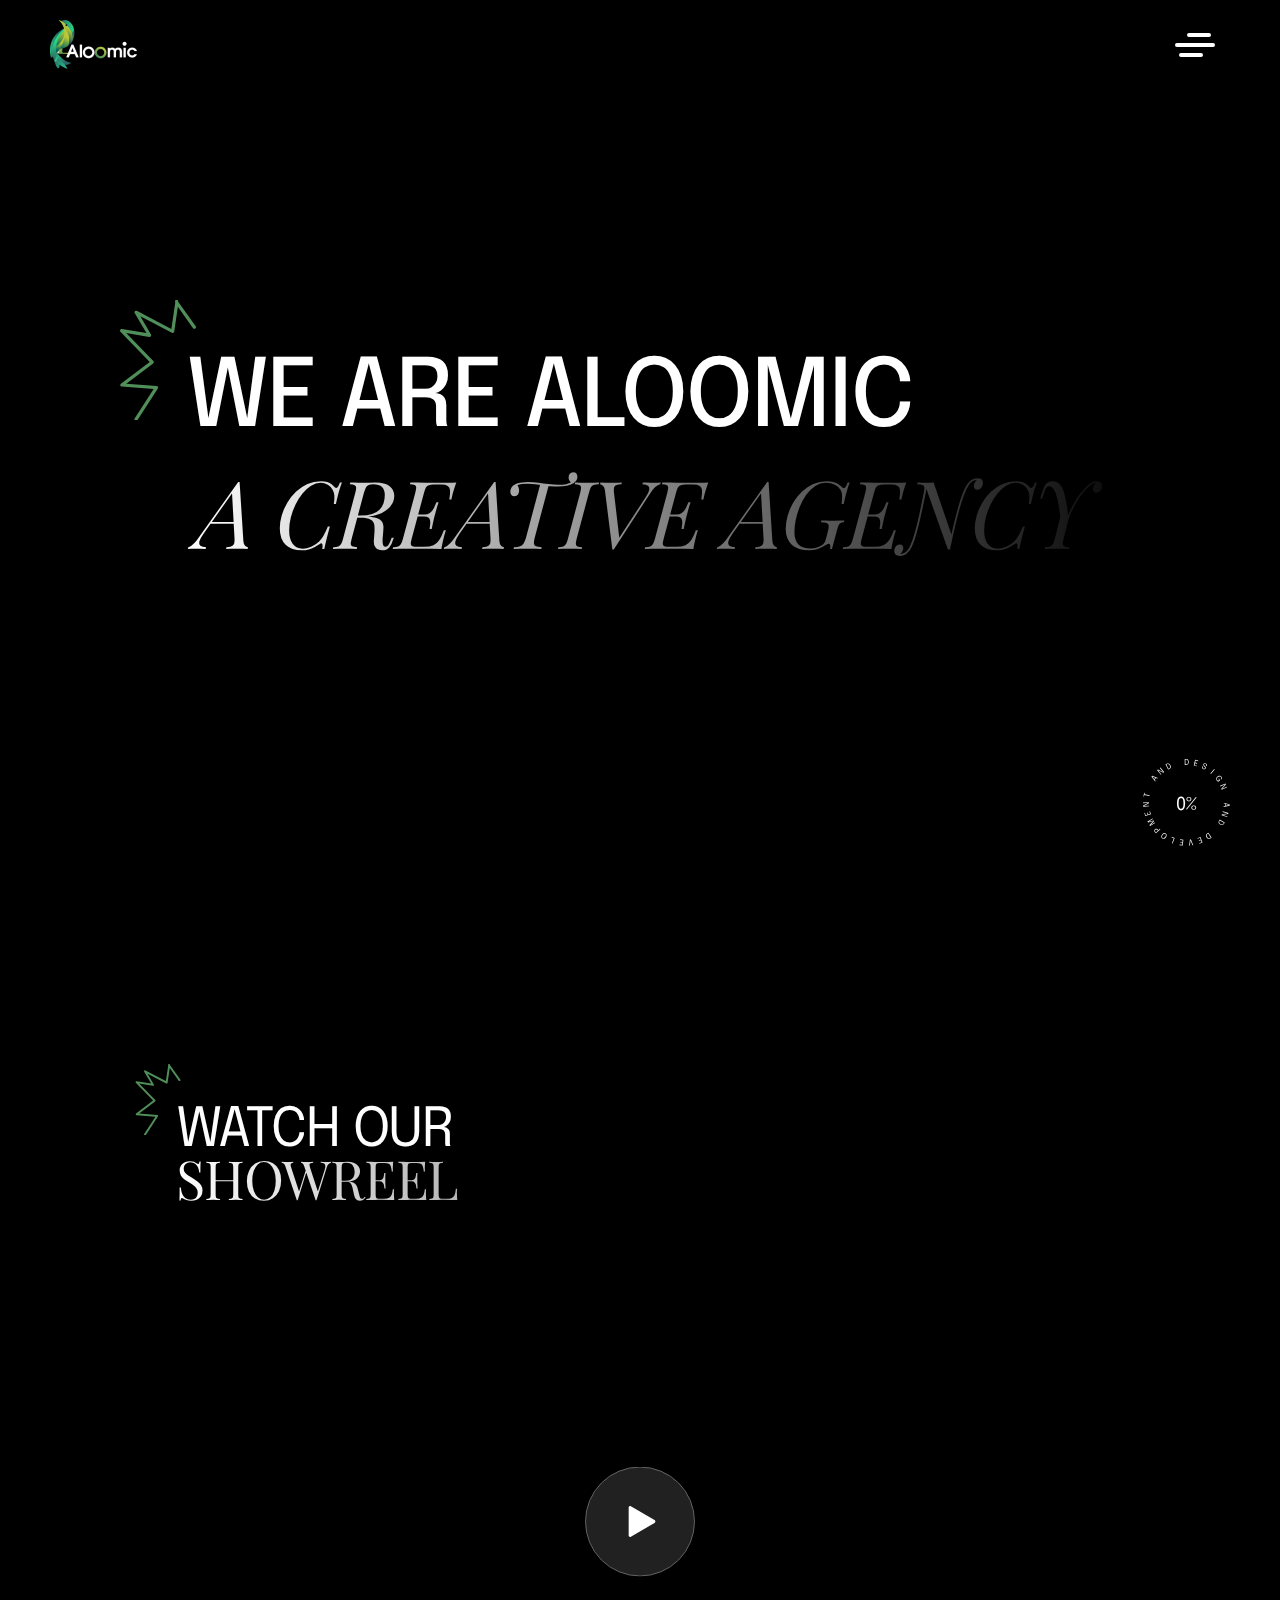
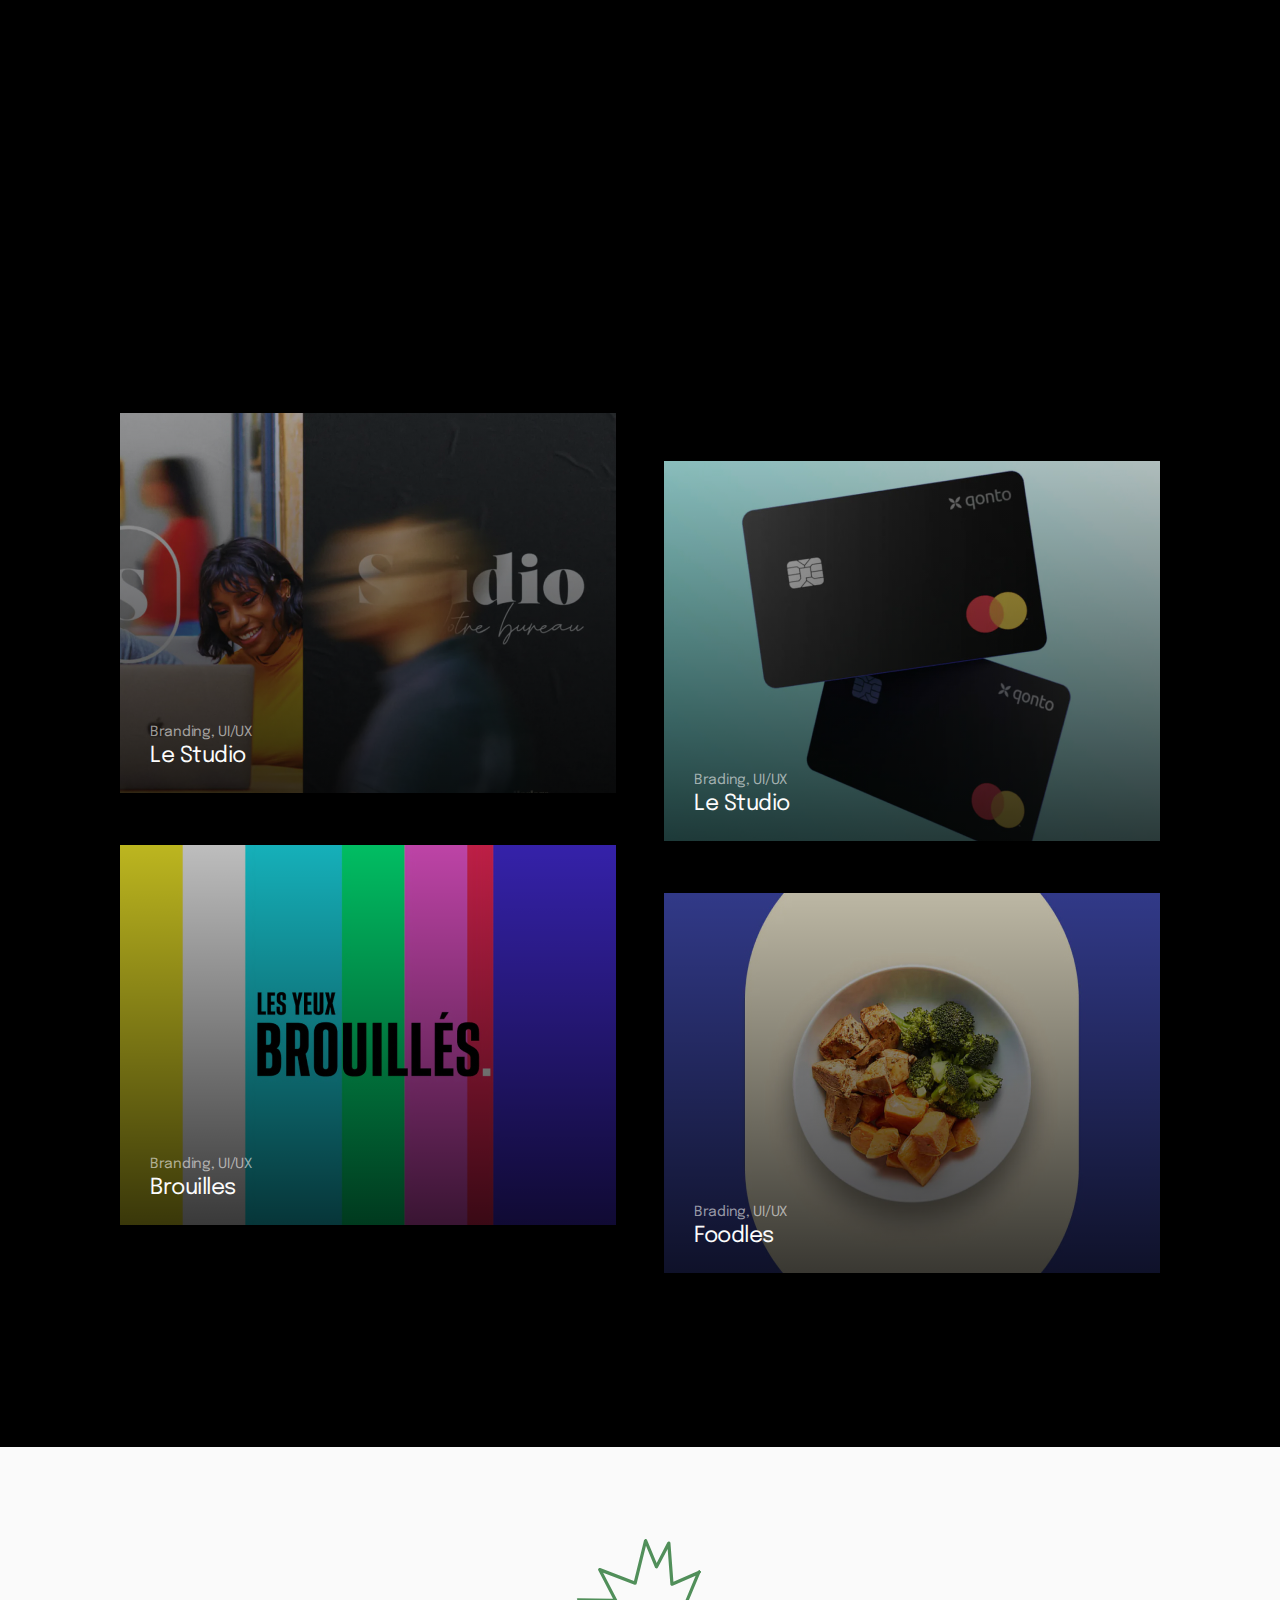
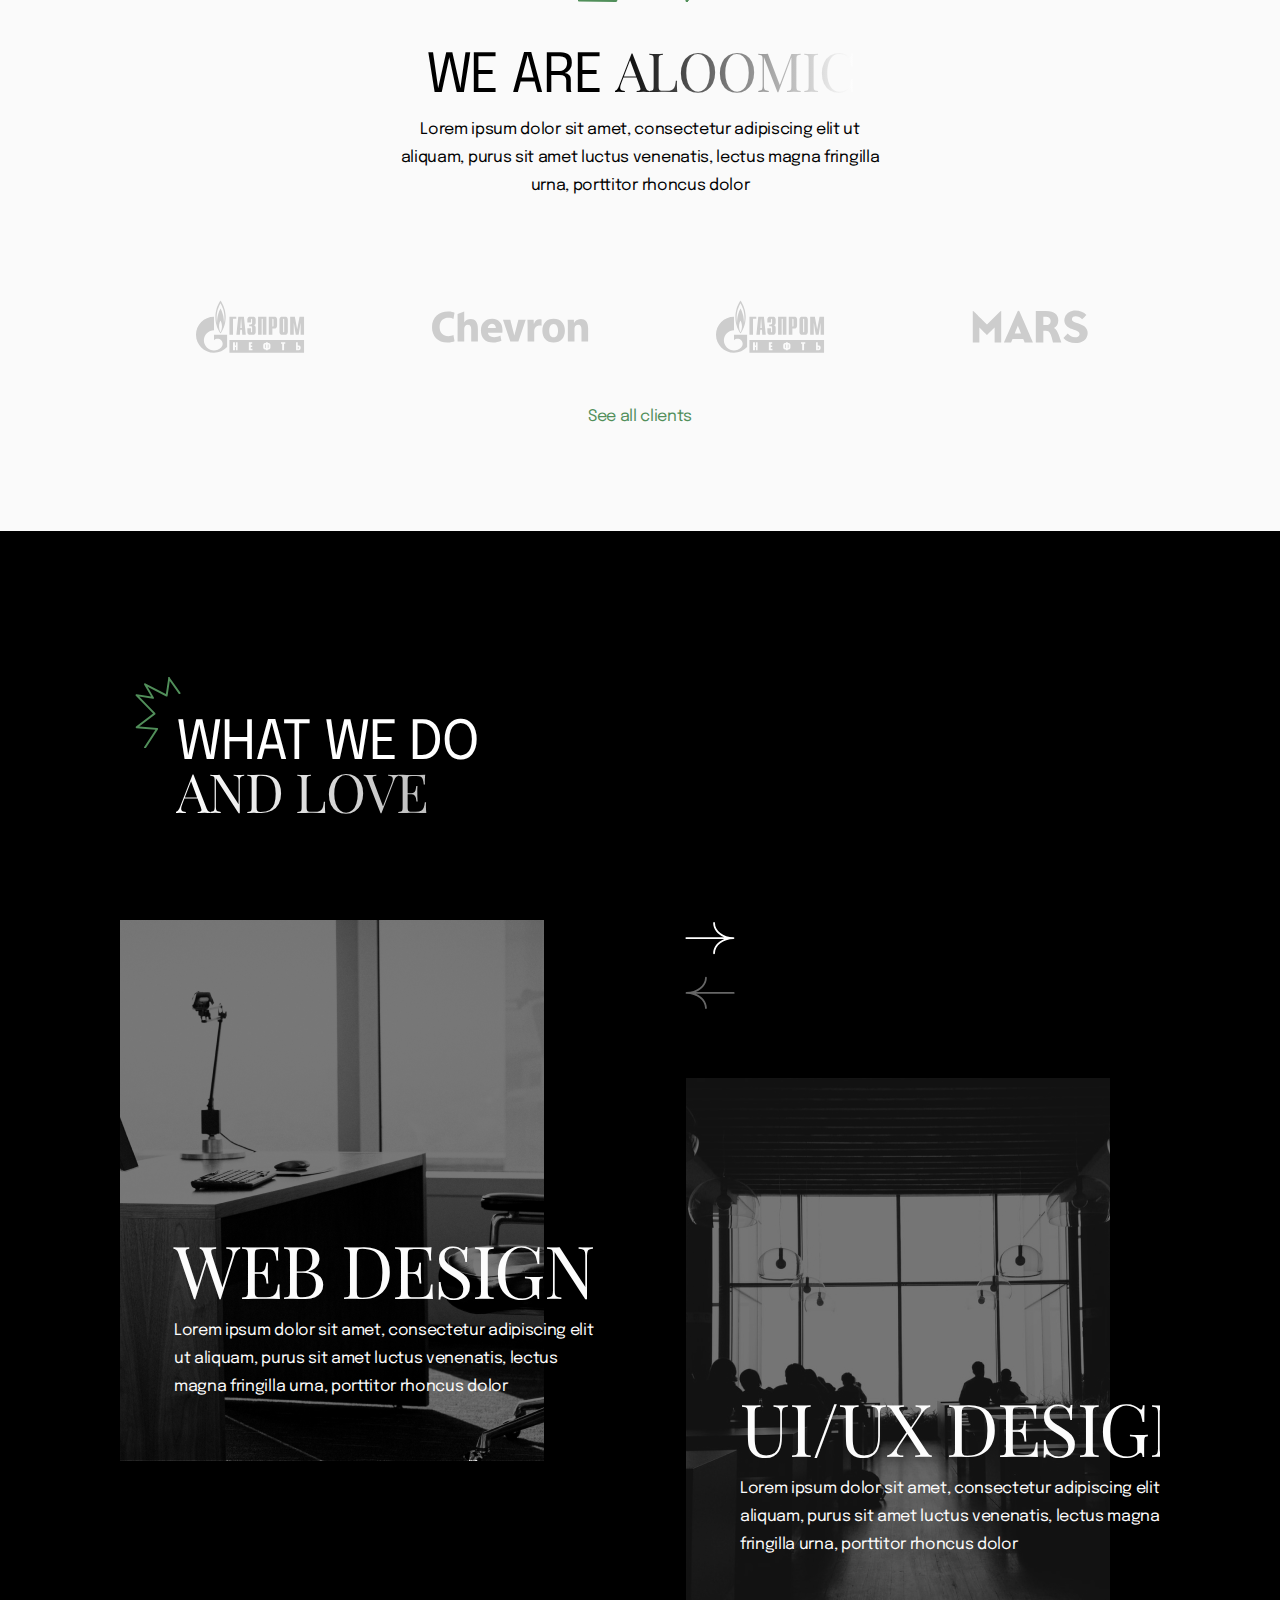
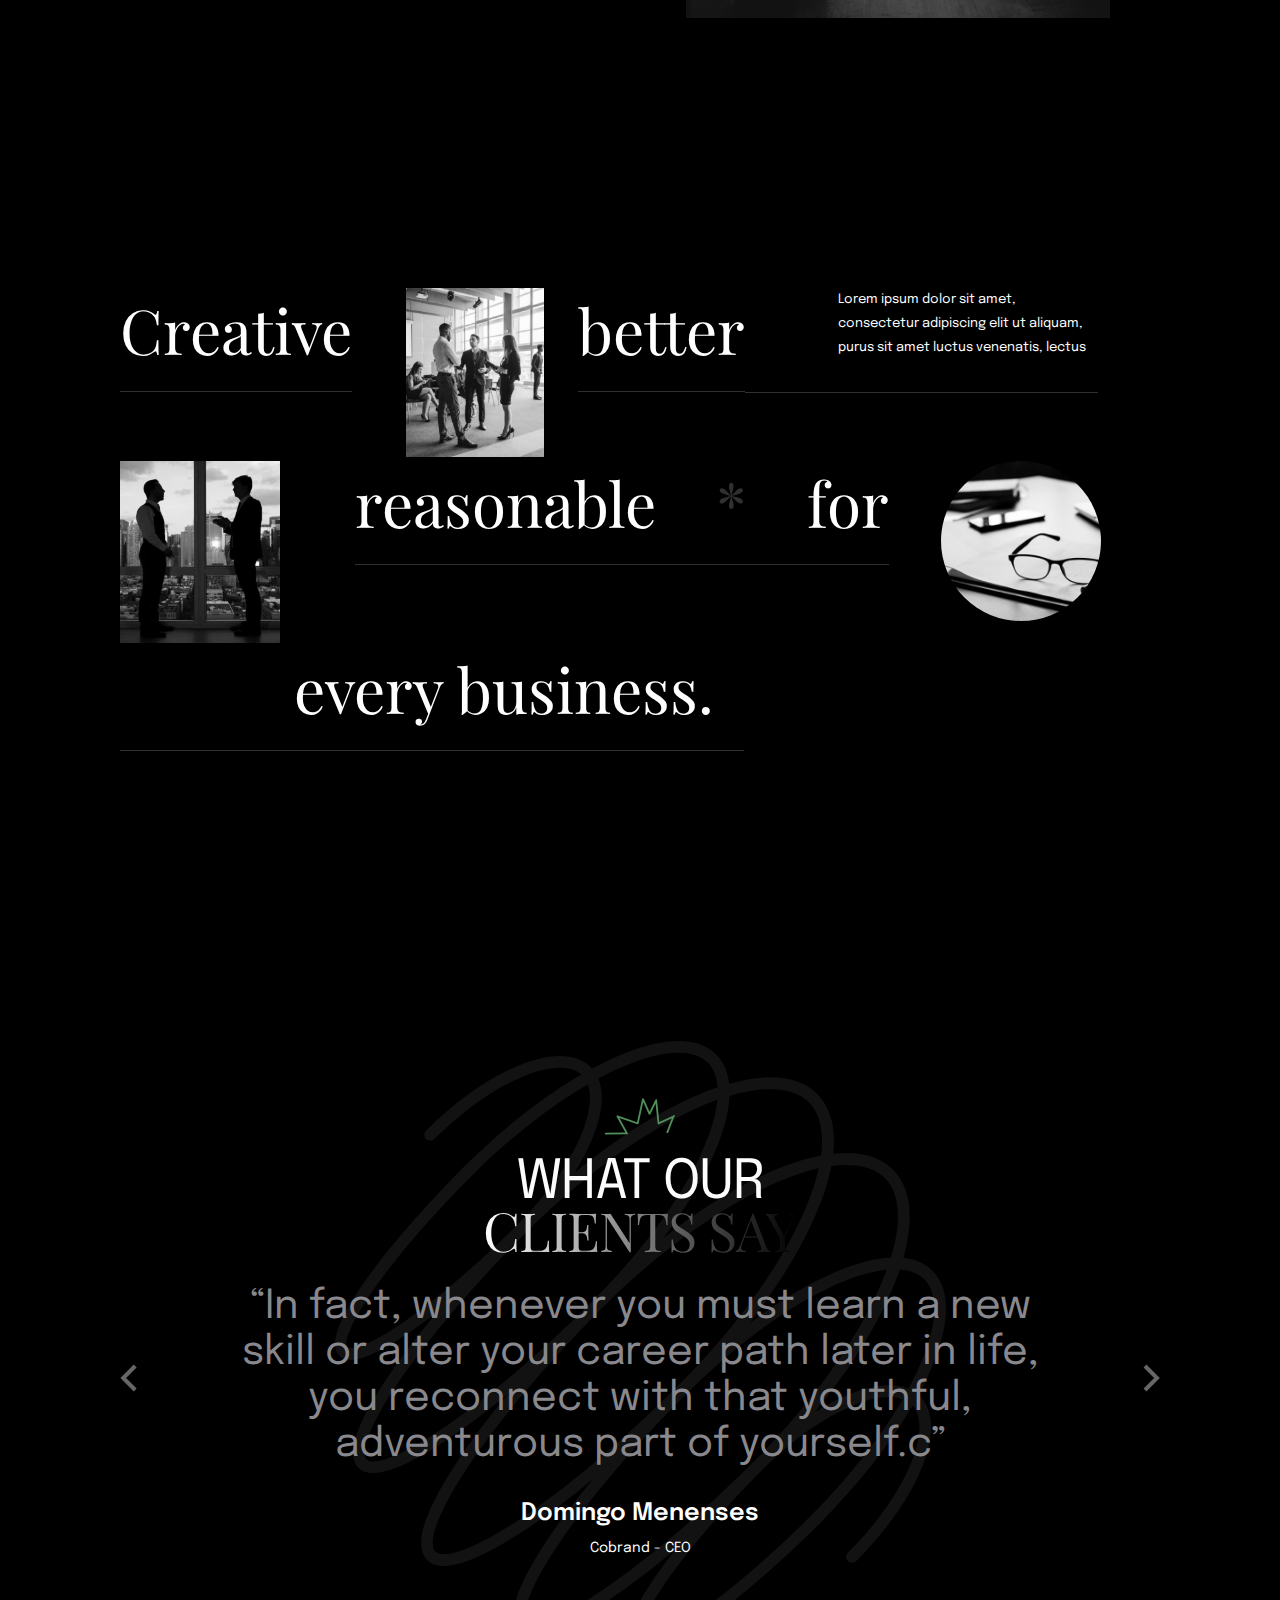
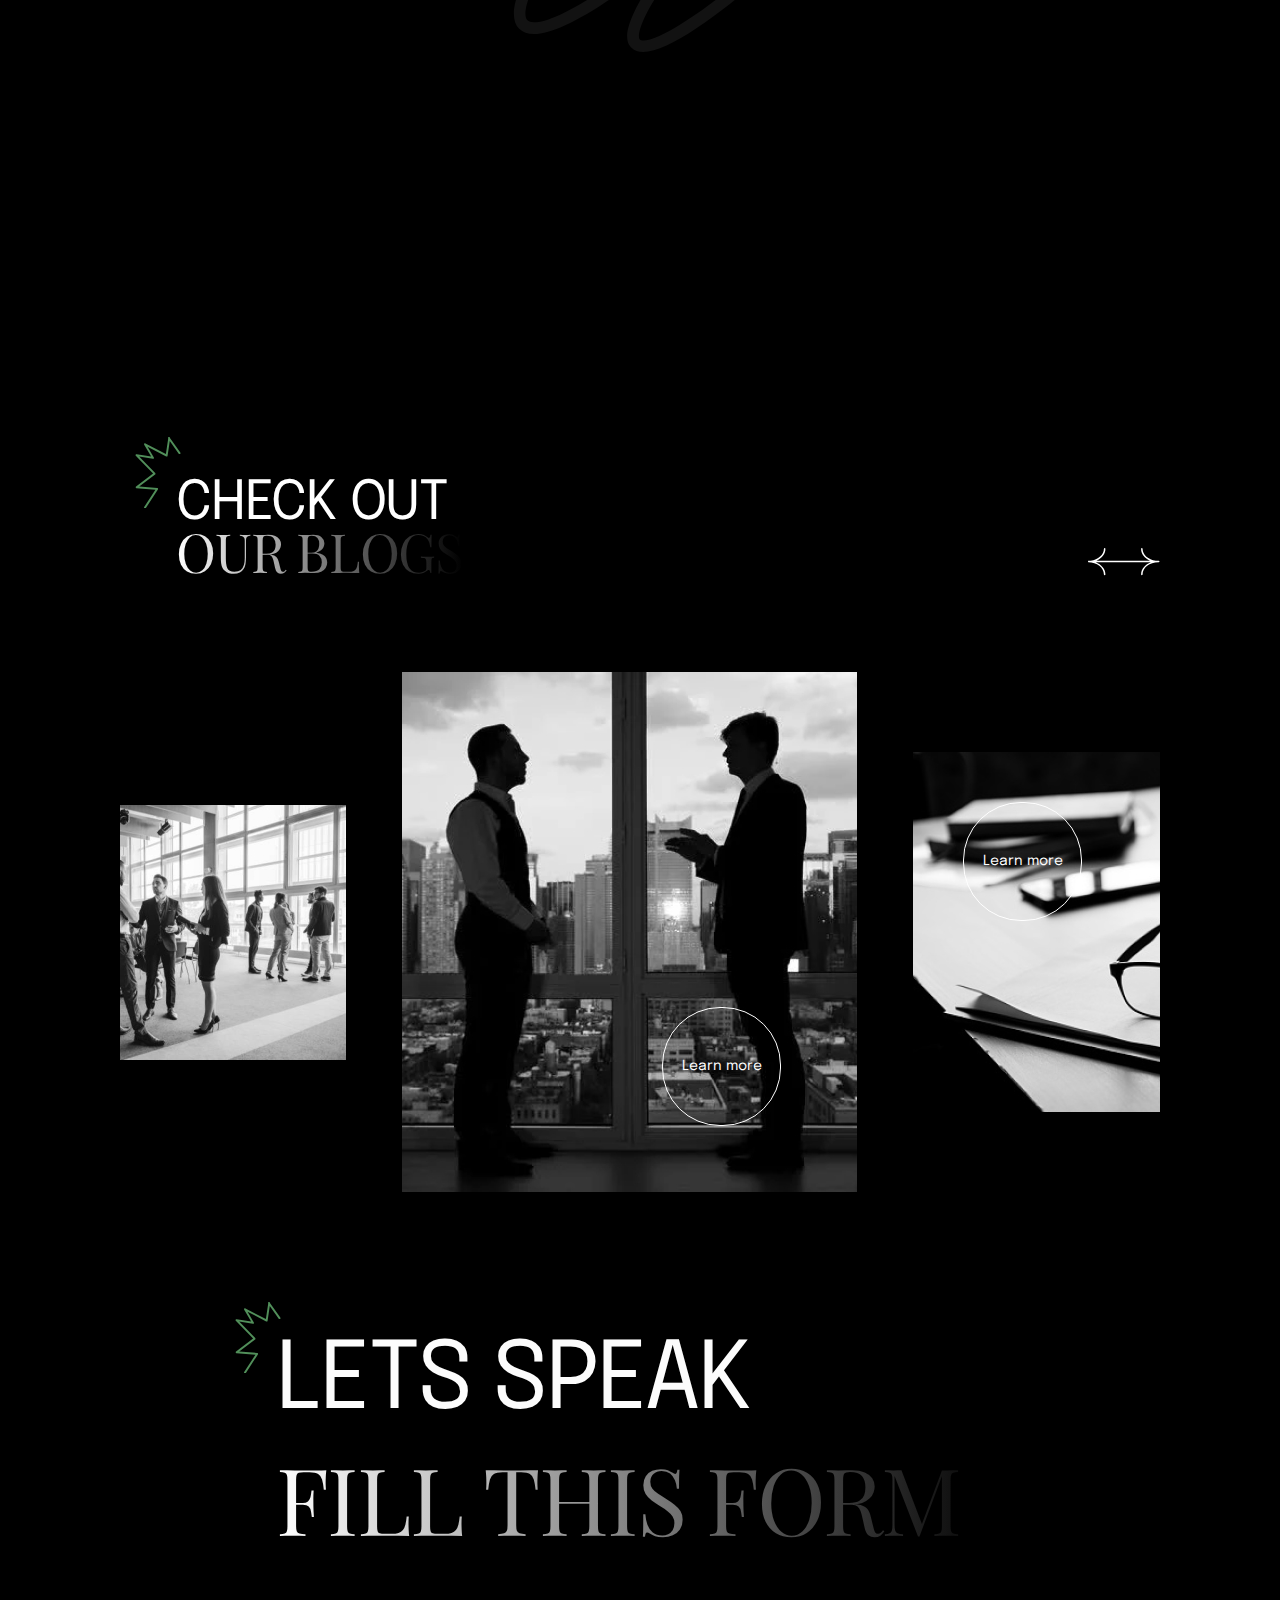
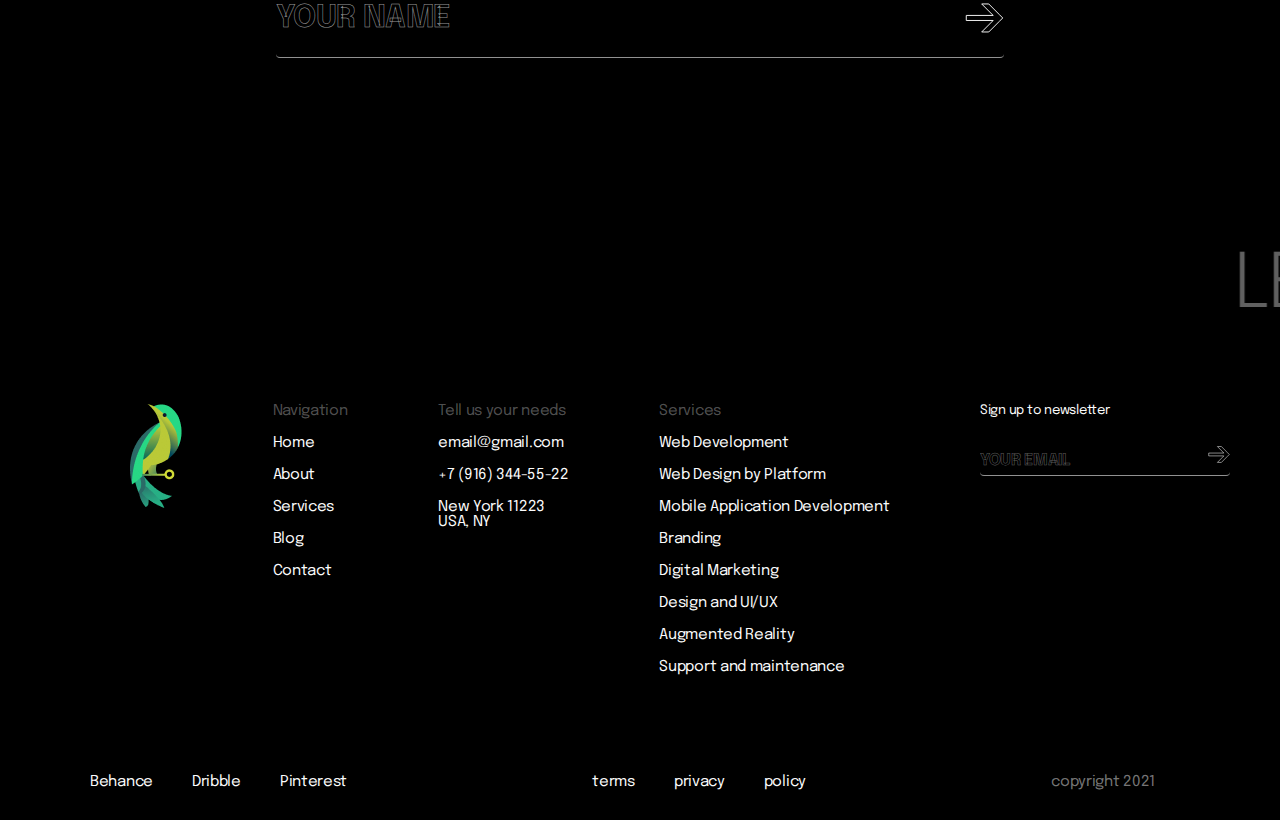
==== commit 29b368c8: "- background slide show(no2) solved - image spin animation(no3) solved(NOT COMPLETED)" ====
--- a/index.html
+++ b/index.html
@@ -23,8 +23,10 @@
     <link href="./assets/css/hamburgers.min.css" rel="stylesheet">
     <!-- <script type="text/javascript" src="https://cdnjs.cloudflare.com/ajax/libs/jquery/3.6.0/jquery.min.js"></script> -->
     <script type="text/javascript" src="https://cdnjs.cloudflare.com/ajax/libs/jquery/3.2.1/jquery.min.js"></script>
+
     <!-- <script type="text/javascript" src="./assets/js/slide.js"></script> -->
     <script type="text/javascript" src="./assets/js/function.js"></script>
+    <script type="text/javascript" src="./assets/js/backgroundColor.js"></script>
 </head>
 
 <body>
@@ -336,36 +338,39 @@
         <!-- Video cards section end -->
 
         <!-- Our Client section beginning -->
-        <div class="container">
-            <div class="our-client-title">
-                <img src="./assets/img/explosion.svg" alt="">
-                <h2>we are <span class="text-gradient">aloomic</span></h2>
-                <p>Lorem ipsum dolor sit amet, consectetur adipiscing elit ut aliquam, purus sit amet luctus venenatis,
-                    lectus magna fringilla urna, porttitor rhoncus dolor</p>
-            </div>
-            <div class="our-clients">
-                <div class="our-clients-pre">
-                    <img src="./assets/img/clients/1.svg" alt="" />
-                    <img src="./assets/img/clients/2.svg" alt="" />
-                    <img src="./assets/img/clients/1.svg" alt="" />
-                    <img src="./assets/img/clients/3.svg" alt="" />
-                </div>
-                <button class="client-explain">See all clients</button>
-                <div class="our-clients-pre" id="clients-explain">
-                    <img src="./assets/img/clients/1.svg" alt="" />
-                    <img src="./assets/img/clients/2.svg" alt="" />
-                    <img src="./assets/img/clients/1.svg" alt="" />
-                    <img src="./assets/img/clients/1.svg" alt="" />
-                    <img src="./assets/img/clients/2.svg" alt="" />
-                    <img src="./assets/img/clients/1.svg" alt="" />
-                    <img src="./assets/img/clients/3.svg" alt="" />
-                    <img src="./assets/img/clients/1.svg" alt="" />
-                    <img src="./assets/img/clients/3.svg" alt="" />
-                    <img src="./assets/img/clients/1.svg" alt="" />
-                    <img src="./assets/img/clients/2.svg" alt="" />
-                    <img src="./assets/img/clients/3.svg" alt="" />
-                </div>
-                <button class="client-explain hidden">Collapse</button>
+        <div class="client-section">
+            <div class="container">
+                <div class="our-client-title">
+                    <img src="./assets/img/explosion.svg" alt="">
+                    <h2>we are <span class="text-gradient">aloomic</span></h2>
+                    <p>Lorem ipsum dolor sit amet, consectetur adipiscing elit ut aliquam, purus sit amet luctus
+                        venenatis,
+                        lectus magna fringilla urna, porttitor rhoncus dolor</p>
+                </div>
+                <div class="our-clients">
+                    <div class="our-clients-pre">
+                        <img src="./assets/img/clients/1.svg" alt="" />
+                        <img src="./assets/img/clients/2.svg" alt="" />
+                        <img src="./assets/img/clients/1.svg" alt="" />
+                        <img src="./assets/img/clients/3.svg" alt="" />
+                    </div>
+                    <button class="client-explain">See all clients</button>
+                    <div class="our-clients-pre hidden" id="clients-explain">
+                        <img src="./assets/img/clients/1.svg" alt="" />
+                        <img src="./assets/img/clients/2.svg" alt="" />
+                        <img src="./assets/img/clients/1.svg" alt="" />
+                        <img src="./assets/img/clients/1.svg" alt="" />
+                        <img src="./assets/img/clients/2.svg" alt="" />
+                        <img src="./assets/img/clients/1.svg" alt="" />
+                        <img src="./assets/img/clients/3.svg" alt="" />
+                        <img src="./assets/img/clients/1.svg" alt="" />
+                        <img src="./assets/img/clients/3.svg" alt="" />
+                        <img src="./assets/img/clients/1.svg" alt="" />
+                        <img src="./assets/img/clients/2.svg" alt="" />
+                        <img src="./assets/img/clients/3.svg" alt="" />
+                    </div>
+                    <button class="client-explain hidden">Collapse</button>
+                </div>
             </div>
         </div>
         <!-- Our Client section end -->
--- a/assets/css/style.css
+++ b/assets/css/style.css
@@ -1,3 +1,23 @@
+.background-b2w {
+    background: white !important;
+    transition: cubic-bezier(0.075, 0.82, 0.165, 1) 4s;
+}
+
+.background-w2b {
+    background: black !important;
+    transition: cubic-bezier(0.075, 0.82, 0.165, 1) 4s;
+}
+
+.color-b2w {
+    color: #fcfcfc !important;
+    transition: cubic-bezier(0.075, 0.82, 0.165, 1) 4s;
+}
+
+.color-w2b {
+    color: black !important;
+    transition: cubic-bezier(0.075, 0.82, 0.165, 1) 4s;
+}
+
 header {
     background-color: #000;
     position: absolute;
@@ -36,7 +56,7 @@
     min-height: calc(100vh - 93px);
     background-color: #000;
     z-index: 2;
-    transform: translateY(-100vh);
+    transform: translateY(-2000px);
     transition: transform 0.4s;
 }
 
@@ -108,7 +128,7 @@
 
 /*  */
 .hidden {
-    display: none;
+    display: none !important;
 }
 
 .show {
@@ -240,8 +260,8 @@
 
 .text-gradient {
     font-family: "Playfair Display", sans-serif;
-    background: linear-gradient(90.25deg, #fff 0%, #000 99.87%);
-    -webkit-background-clip: text;
+    background: linear-gradient(90.25deg, #fff 0%, #000 99.87%) !important;
+    -webkit-background-clip: text !important;
     -webkit-text-fill-color: transparent;
 }
 
@@ -293,14 +313,30 @@
 
 .video-cards .cards-box .video-card {
     position: relative;
+    overflow: hidden;
+}
+
+.video-cards .cards-box .video-card:hover {
+    -webkit-clip-path: polygon(5% 10%, 95% 0, 95% 90%, 5% 95%);
+    clip-path: polygon(5% 10%, 95% 0, 95% 90%, 5% 95%);
+    transition-delay: 0s !important;
+    transition: all .5s cubic-bezier(.67, 0, .285, 1);
+}
+
+.video-cards .cards-box .video-card:hover img {
+    transform: translateZ(0) scale(1.1);
+}
+
+.video-cards .cards-box .video-card:hover .card-gradient {
+    background: transparent;
 }
 
 .video-cards .cards-box .video-card:first-child {
-    margin-bottom: 24px;
+    margin-bottom: 48px;
 }
 
 .video-cards .cards-box .video-card:last-child {
-    padding-top: 24px;
+    /* padding-top: 24px; */
 }
 
 .video-cards .cards-box .video-card img {
@@ -308,6 +344,8 @@
     object-fit: cover;
     z-index: 1;
     height: 380px;
+    transition: all 1s cubic-bezier(.67, 0, .285, 1), opacity 0s linear;
+
 }
 
 .video-card-text {
@@ -347,6 +385,7 @@
     height: 100%;
     background: linear-gradient(180deg, rgba(0, 0, 0, 0.26) 0%, rgba(0, 0, 0, 0.78) 100%);
     z-index: 2;
+    transition: all 1s cubic-bezier(.67, 0, .285, 1), opacity 0s linear;
 }
 
 /* Our clietns */
@@ -407,7 +446,7 @@
     line-height: 28px;
     text-align: center;
     letter-spacing: -0.02em;
-    color: #518f5a;
+    color: #518f5a !important;
 }
 
 .our-clients img {
@@ -415,22 +454,35 @@
     height: 53px;
     object-fit: none;
     margin-bottom: 50px;
+
+}
+
+.our-clients.color-b2w img {
+    filter: contrast(0) brightness(10);
+}
+
+img {
+    /* filter: contrast(0) brightness(10); */
+}
+
+.background-w2b img {
+    /* filter: contrast(0) brightness(10); */
 }
 
 .our-clients-pre {
     display: flex;
     flex-wrap: wrap;
-    margin-bottom: 100px;
+    margin-bottom: 0px;
     margin-top: 100px;
-    overflow: hidden;
+    /* overflow: hidden; */
 }
 
 #clients-explain {
-    height: 0;
+    /* height: 0; */
     margin-top: 0;
 }
 
-.client-explain:last-child {
+.client-explain {
     margin-bottom: 100px;
 }
 
@@ -1142,7 +1194,7 @@
     /* identical to box height */
     letter-spacing: -0.02em;
     text-transform: uppercase;
-    color: rgba(252, 252, 252, 0.38);
+    color: rgba(252, 252, 252, 0.38) !important;
     margin-top: 5px;
     top: 20px;
 }
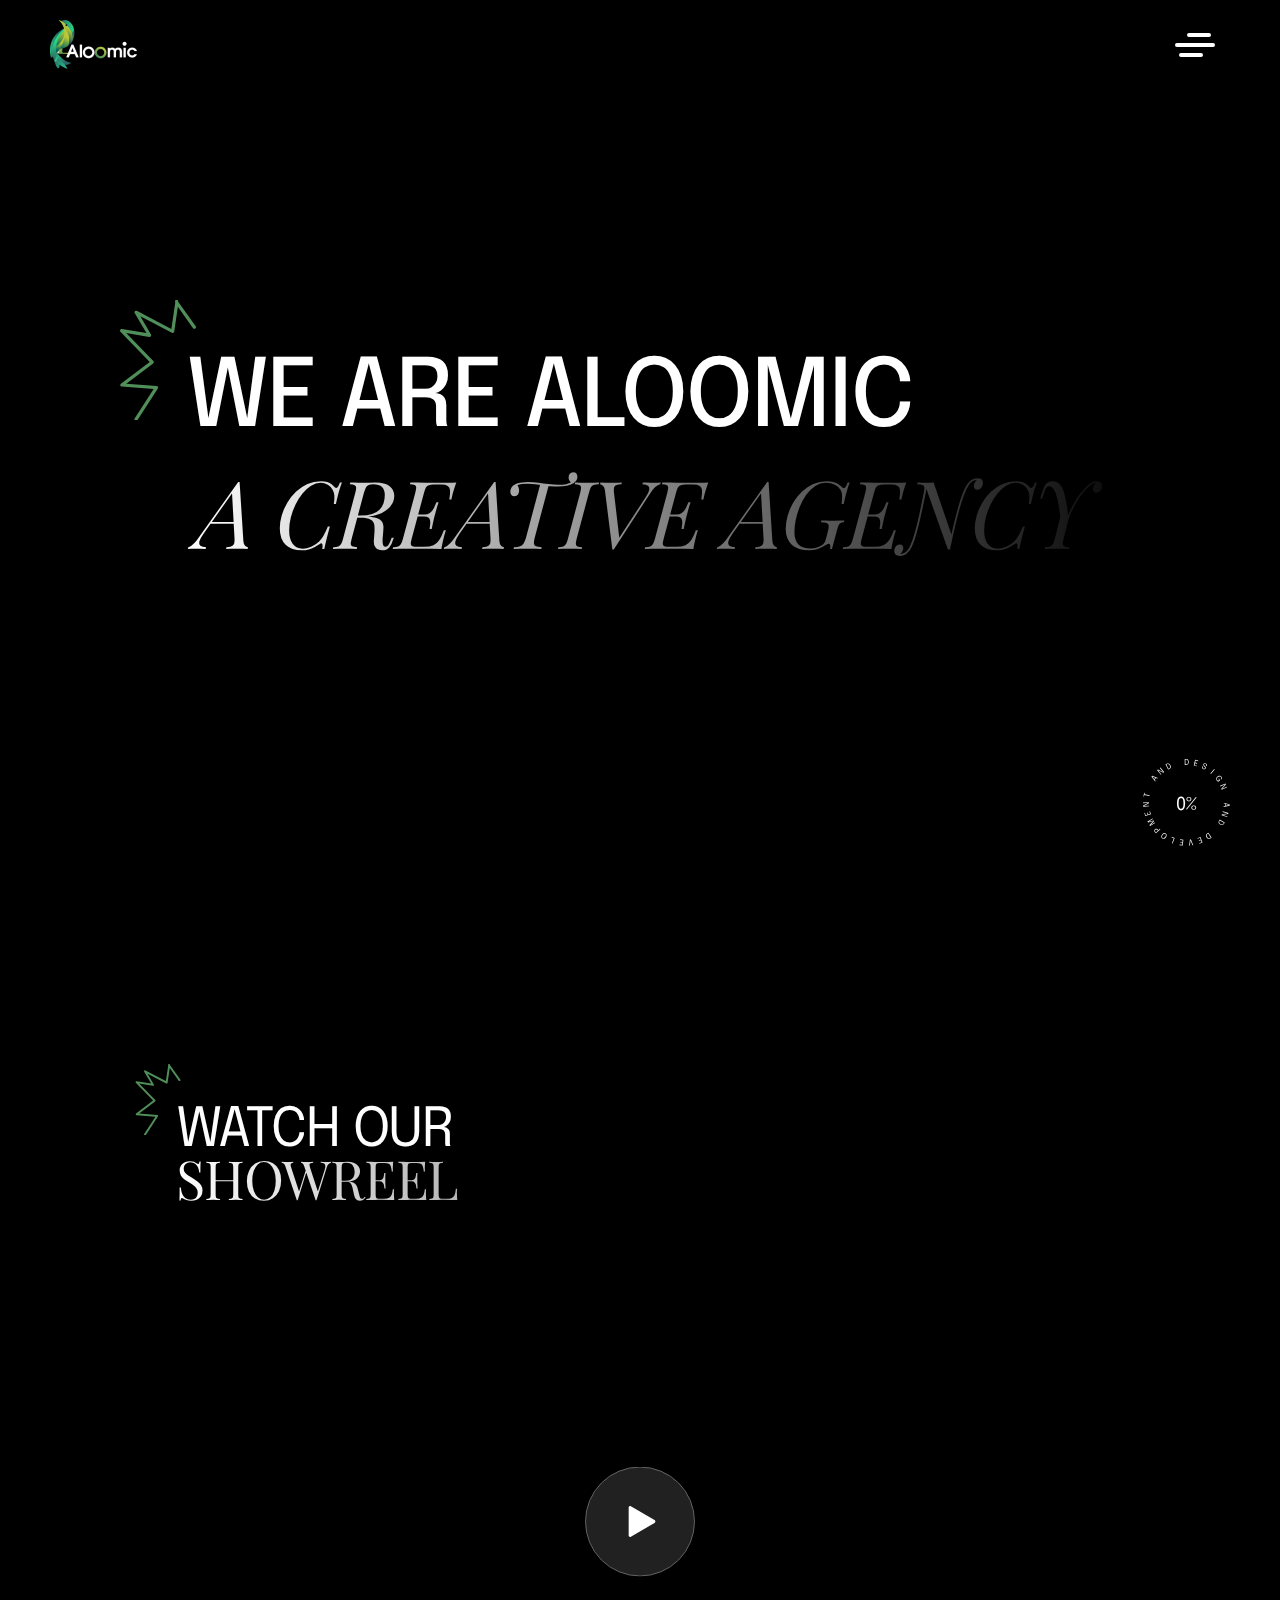
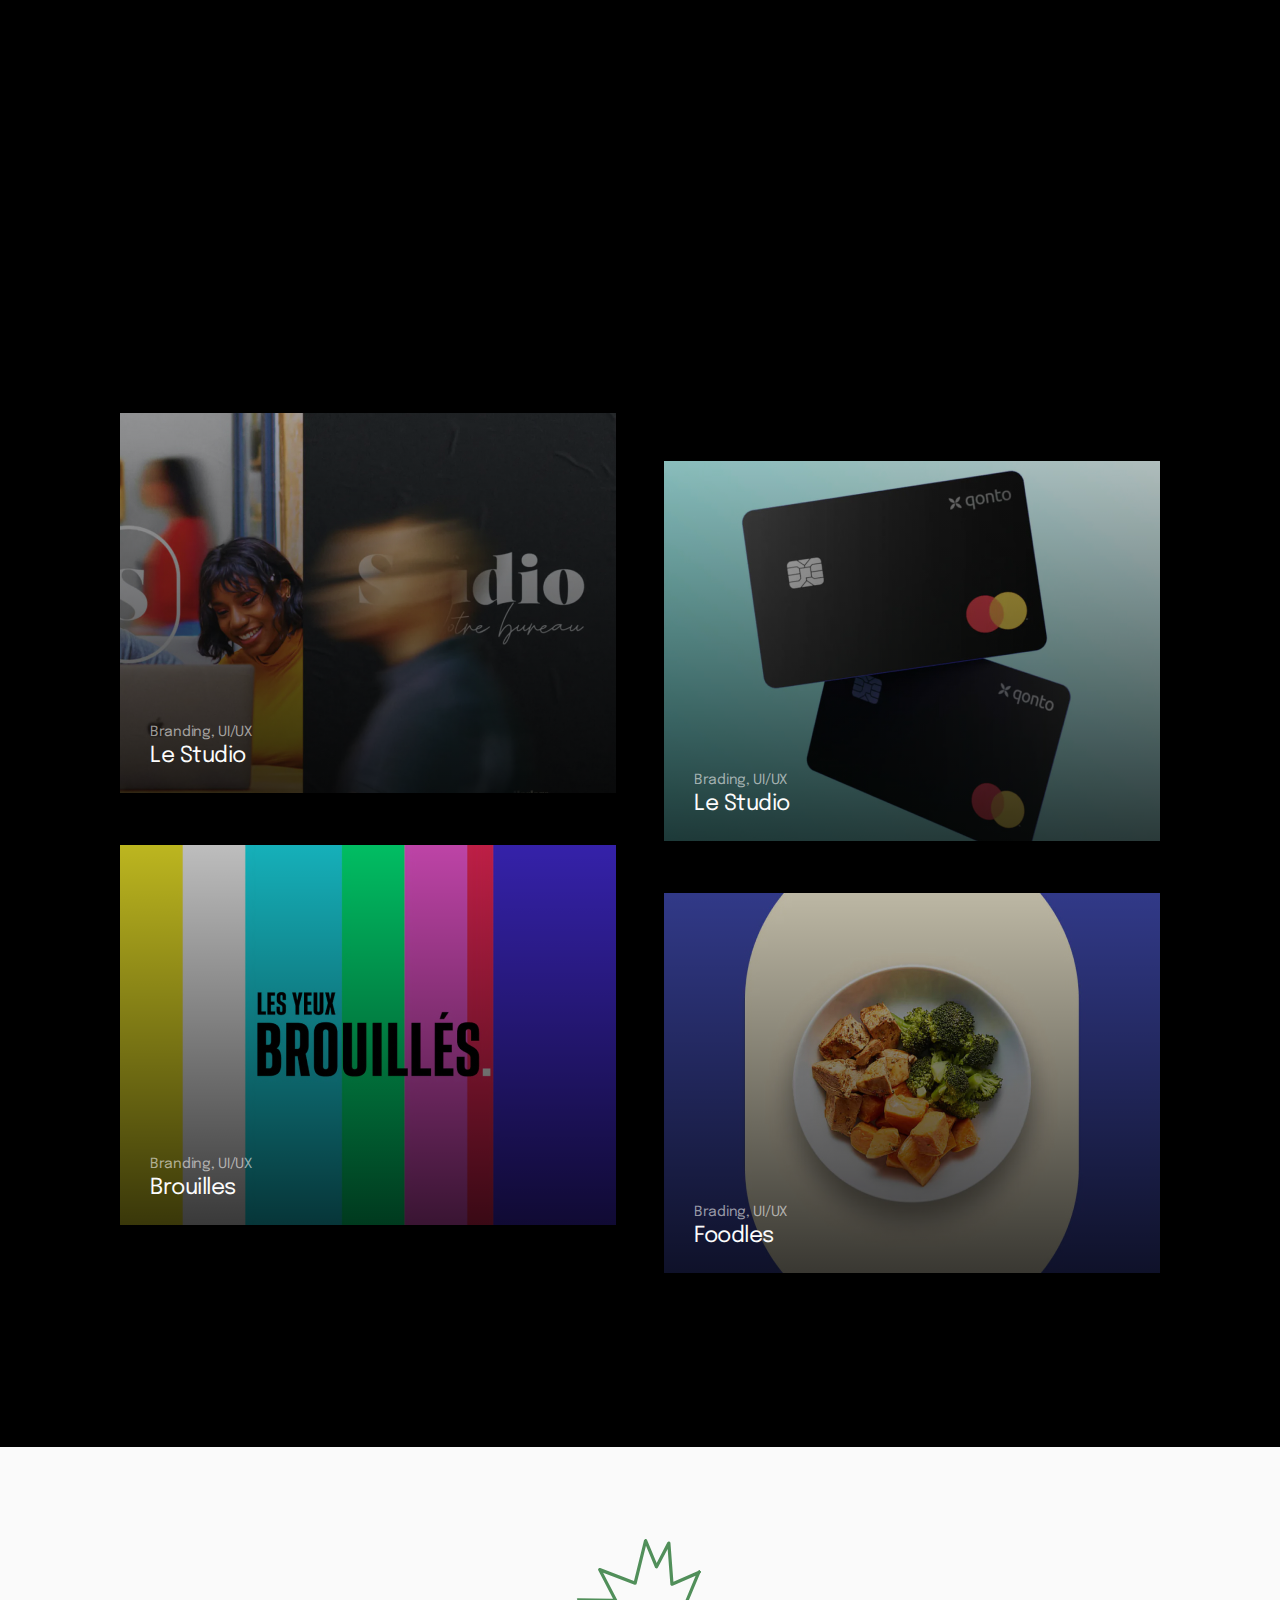
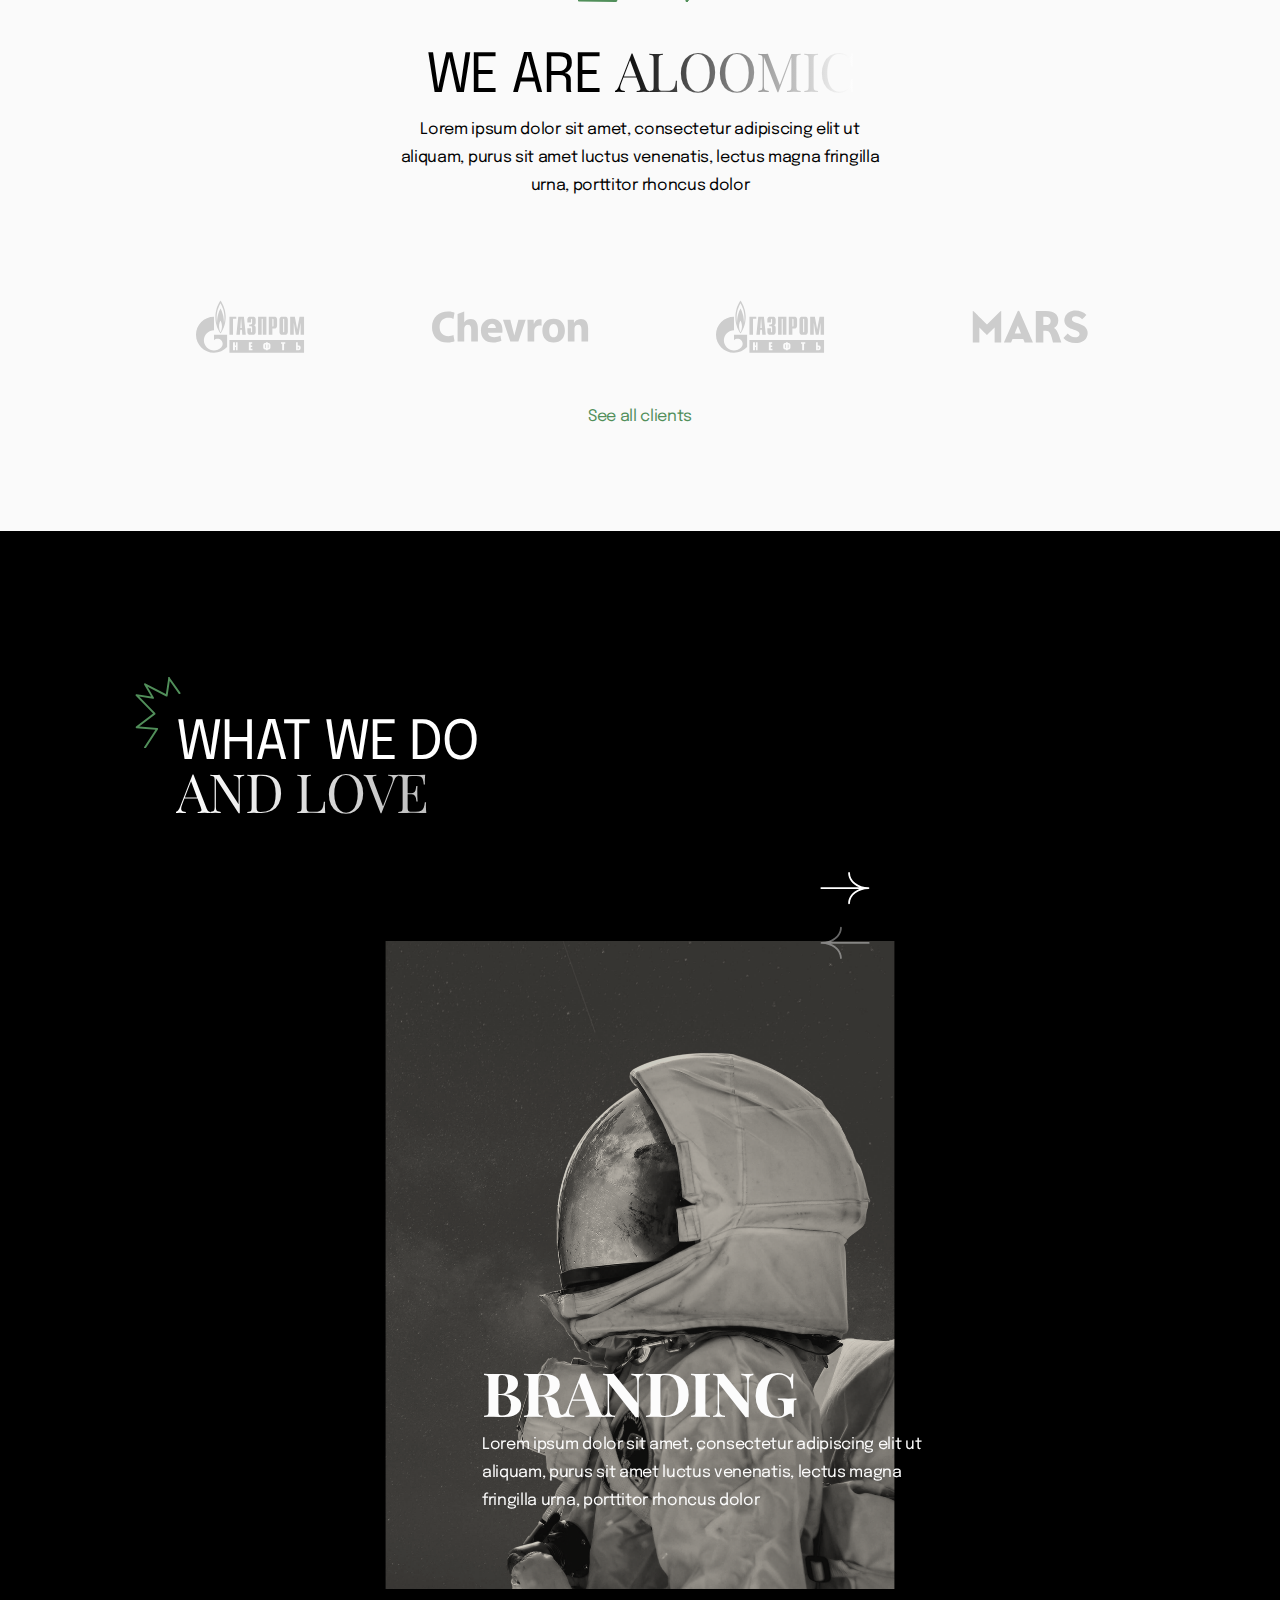
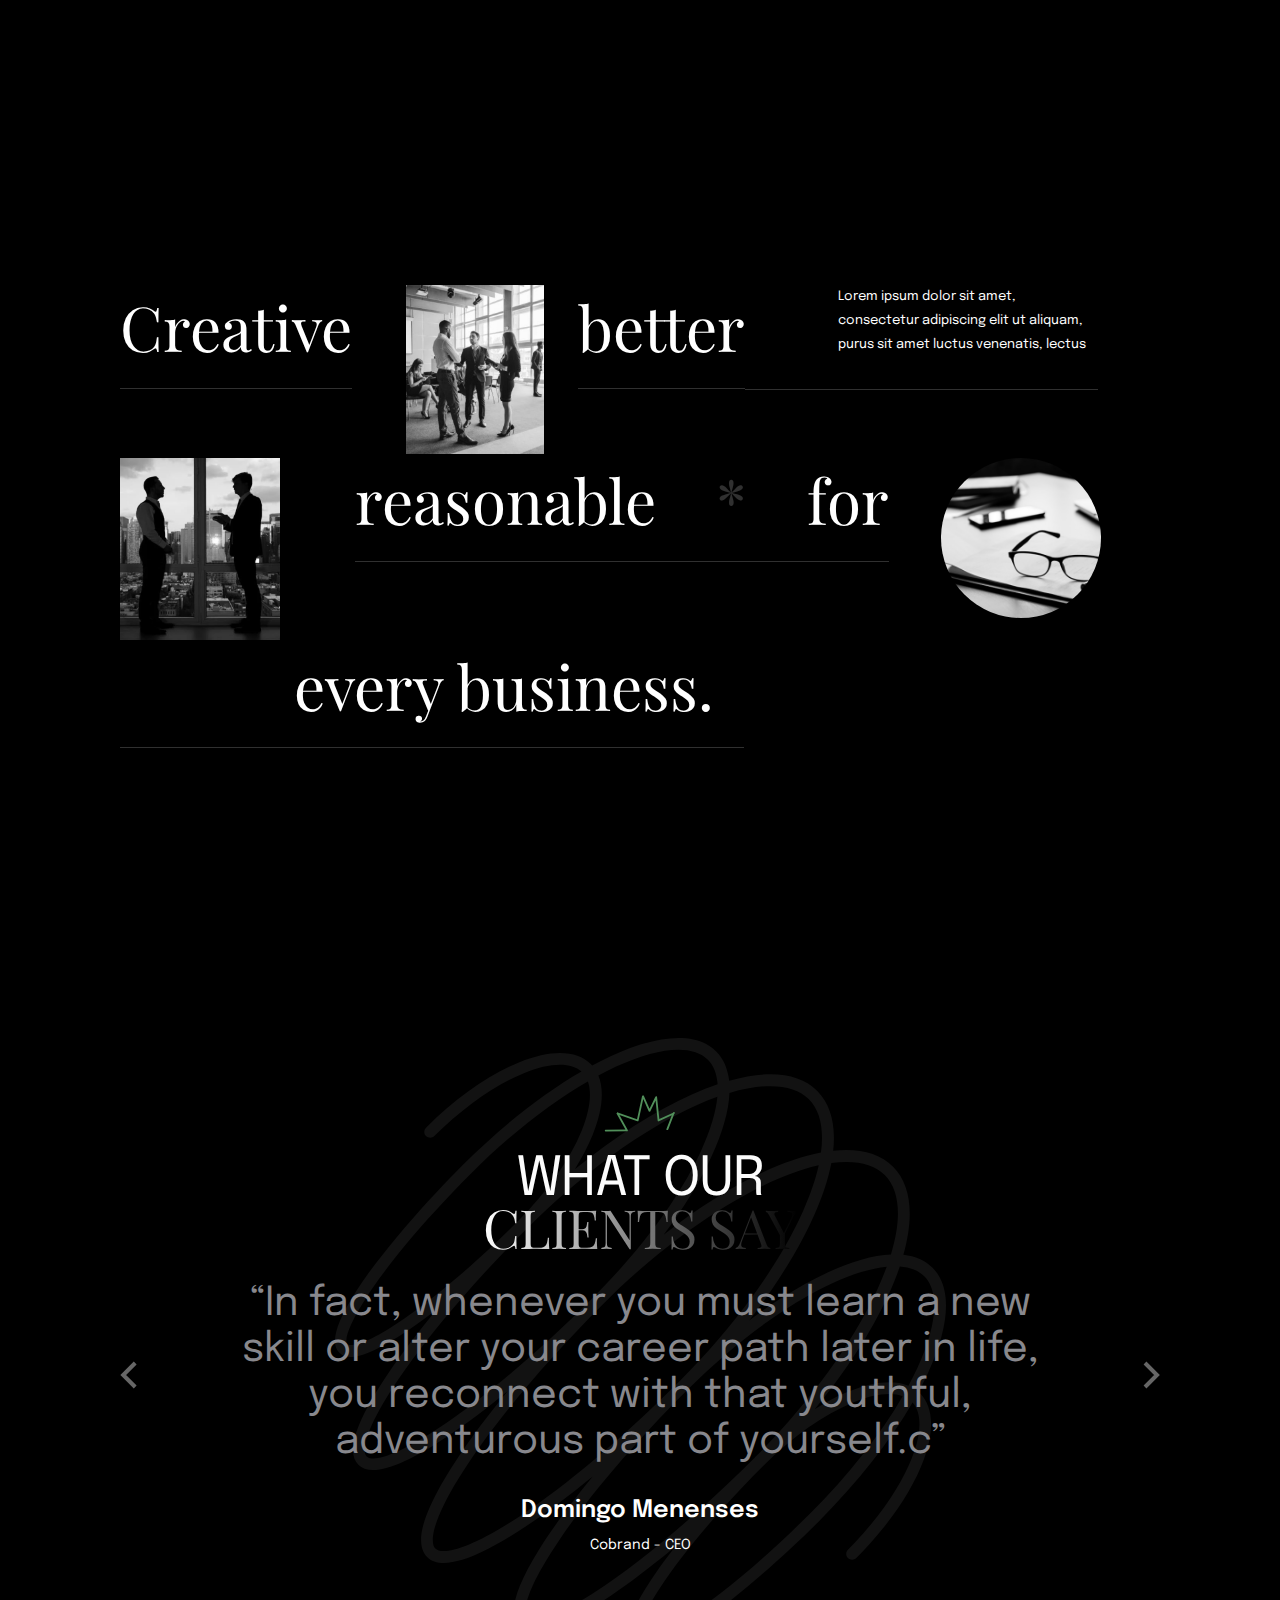
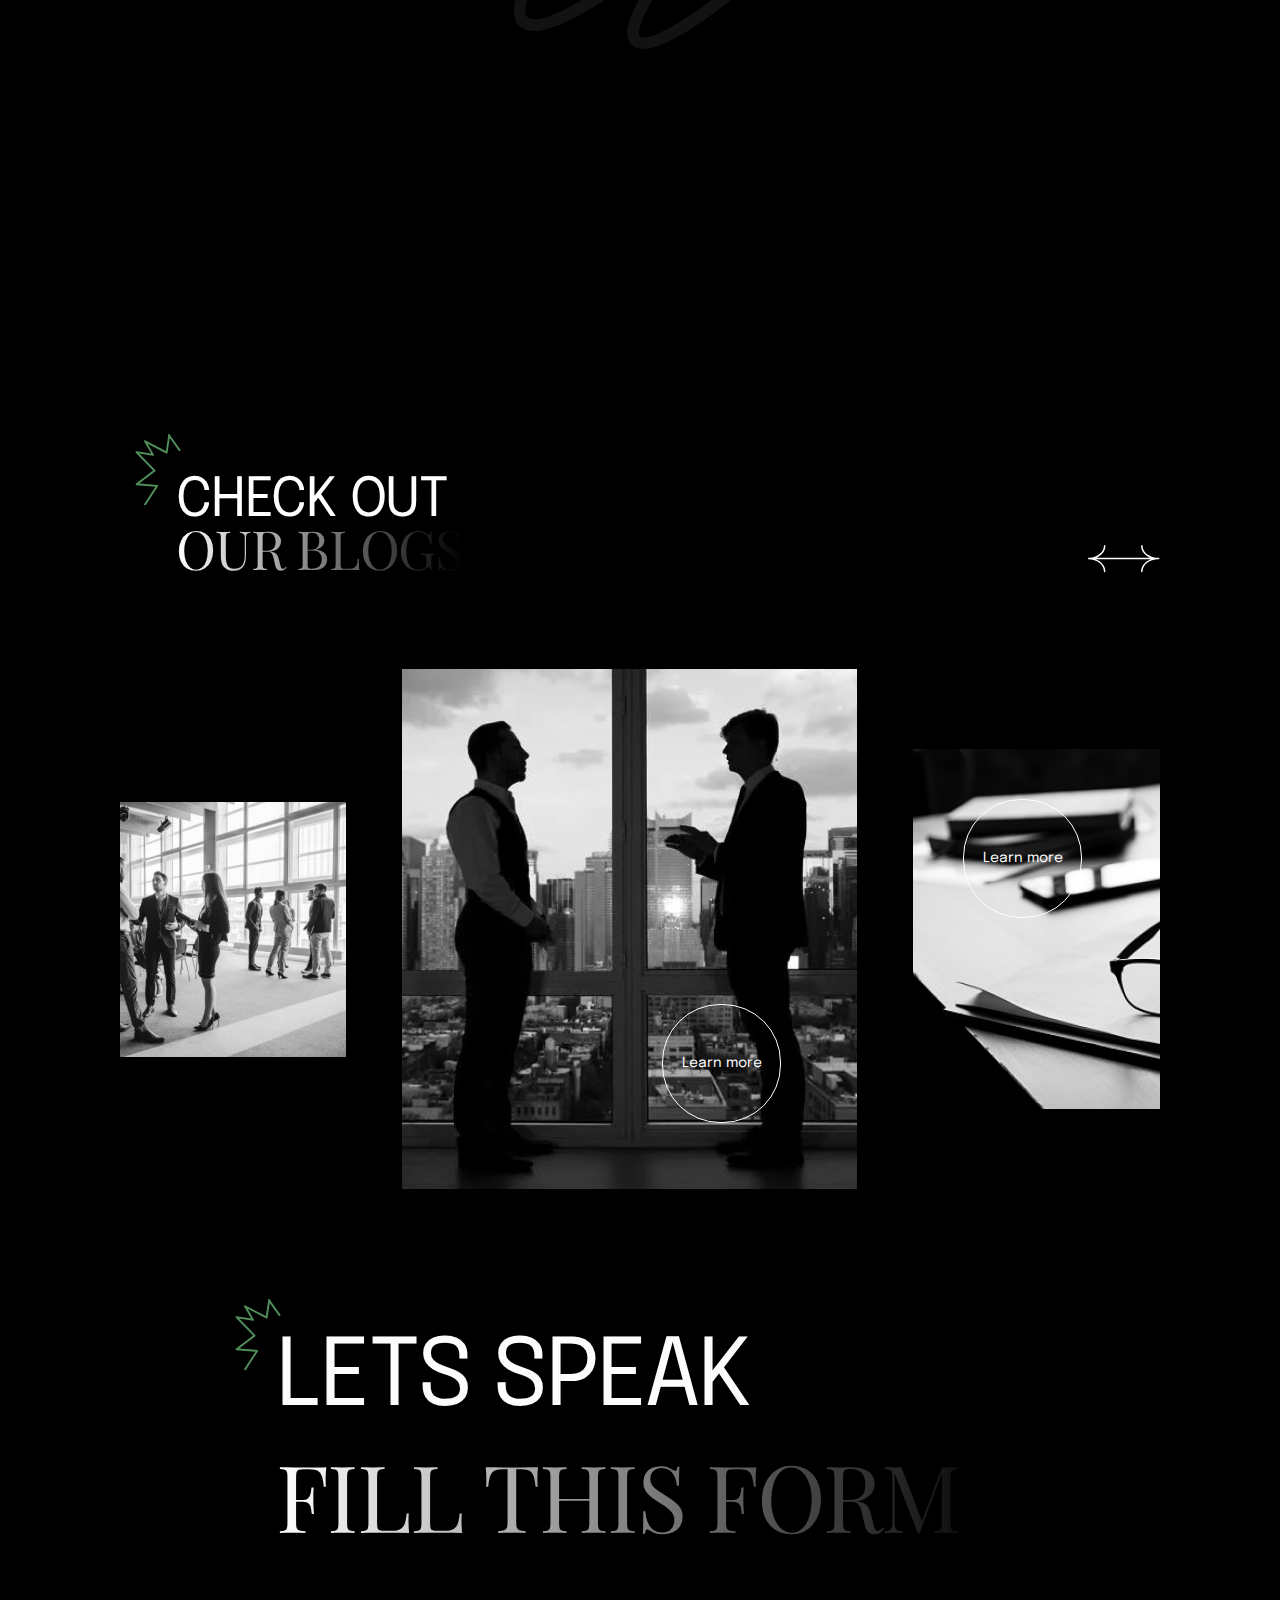
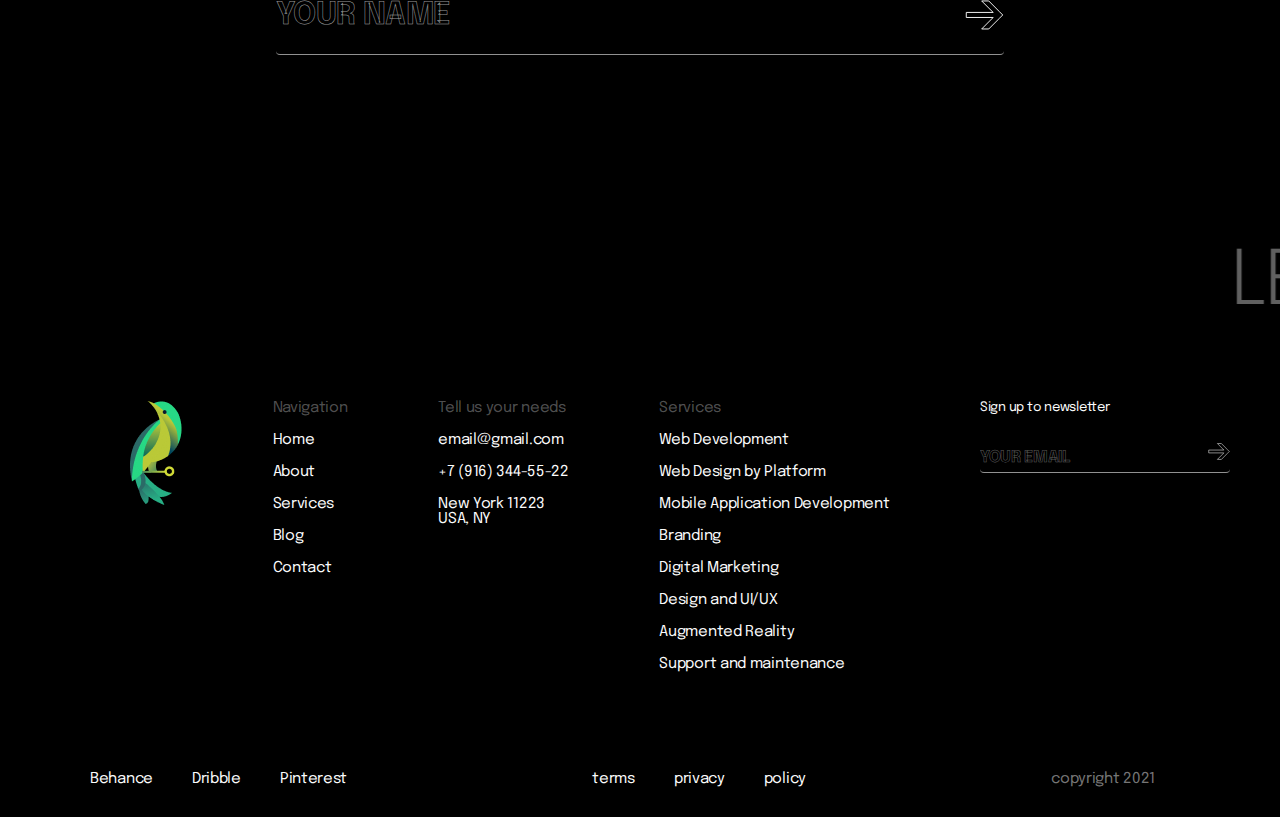
==== commit ad481eda: "- animation 4 done." ====
--- a/index.html
+++ b/index.html
@@ -5,9 +5,7 @@
     <meta charset="utf-8">
     <meta name="viewport" content="width=device-width, initial-scale=1.0">
     <title>Aloomic</title>
-    <link rel="stylesheet" href="./assets/css/style.css">
-    <link rel="stylesheet" href="./assets/css/basic.css">
-    <link rel="stylesheet" href="./assets/css/slide.css">
+
     <link rel="alternate icon" type="image/png" href="./assets/img/icons/favicon.ico">
 
     <link rel="preconnect" href="https://fonts.googleapis.com">
@@ -21,12 +19,13 @@
         href="https://fonts.googleapis.com/css2?family=Epilogue:ital,wght@0,200;0,300;0,400;0,500;0,600;0,700;0,800;0,900;1,200;1,300;1,400;1,500;1,600;1,700;1,800;1,900&family=Playfair+Display:ital,wght@0,400;0,500;0,600;0,700;0,800;0,900;1,400;1,500;1,600;1,700;1,800;1,900&display=swap"
         rel="stylesheet">
     <link href="./assets/css/hamburgers.min.css" rel="stylesheet">
-    <!-- <script type="text/javascript" src="https://cdnjs.cloudflare.com/ajax/libs/jquery/3.6.0/jquery.min.js"></script> -->
-    <script type="text/javascript" src="https://cdnjs.cloudflare.com/ajax/libs/jquery/3.2.1/jquery.min.js"></script>
-
-    <!-- <script type="text/javascript" src="./assets/js/slide.js"></script> -->
-    <script type="text/javascript" src="./assets/js/function.js"></script>
-    <script type="text/javascript" src="./assets/js/backgroundColor.js"></script>
+    <link href="https://unpkg.com/swiper/swiper-bundle.min.css" rel="stylesheet">
+
+    <link rel="stylesheet" href="./assets/css/style.css">
+    <link rel="stylesheet" href="./assets/css/basic.css">
+    <link rel="stylesheet" href="./assets/css/slide.css">
+
+
 </head>
 
 <body>
@@ -388,7 +387,11 @@
                 </div>
                 <!-- Custom slide beginning -->
                 <!-- Custom slide end -->
-                <div class="slide-1">
+
+
+                <!-- ////////////////////////////// -->
+
+                <div class="mmmm">
                     <div class="slide-cards-control">
                         <button id="right-arrow">
                             <img src="./assets/img/icons/arrow.svg" alt="" />
@@ -397,54 +400,119 @@
                             <img src="./assets/img/icons/arrow.svg" alt="" />
                         </button>
                     </div>
-                    <div class="slide-cards">
-                        <div class="slide-item">
-                            <span class="slide-item-mask"></span>
-                            <img src="./assets//img/slide/1.jpg" alt="">
-                            <div class="slide-item-content">
-                                <h2>web design</h2>
-                                <p>Lorem ipsum dolor sit amet, consectetur adipiscing elit ut aliquam, purus sit amet
-                                    luctus venenatis, lectus magna fringilla urna, porttitor rhoncus dolor</p>
-                            </div>
-                        </div>
-                        <div class="slide-item">
-                            <span class="slide-item-mask"></span>
-                            <img src="./assets//img/slide/2.jpg" alt="">
-                            <div class="slide-item-content">
-                                <h2>UI/UX design</h2>
-                                <p>Lorem ipsum dolor sit amet, consectetur adipiscing elit ut aliquam, purus sit amet
-                                    luctus venenatis, lectus magna fringilla urna, porttitor rhoncus dolor</p>
-                            </div>
-                        </div>
-                        <div class="slide-item">
-                            <span class="slide-item-mask"></span>
-                            <img src="./assets//img/slide/1.jpg" alt="">
-                            <div class="slide-item-content">
-                                <h2>web design</h2>
-                                <p>Lorem ipsum dolor sit amet, consectetur adipiscing elit ut aliquam, purus sit amet
-                                    luctus venenatis, lectus magna fringilla urna, porttitor rhoncus dolor</p>
-                            </div>
-                        </div>
-                        <div class="slide-item">
-                            <span class="slide-item-mask"></span>
-                            <img src="./assets//img/slide/2.jpg" alt="">
-                            <div class="slide-item-content">
-                                <h2>UI/UX design</h2>
-                                <p>Lorem ipsum dolor sit amet, consectetur adipiscing elit ut aliquam, purus sit amet
-                                    luctus venenatis, lectus magna fringilla urna, porttitor rhoncus dolor</p>
-                            </div>
-                        </div>
-                        <div class="slide-item">
-                            <span class="slide-item-mask"></span>
-                            <img src="./assets//img/slide/2.jpg" alt="">
-                            <div class="slide-item-content">
-                                <h2>UI/UX design</h2>
-                                <p>Lorem ipsum dolor sit amet, consectetur adipiscing elit ut aliquam, purus sit amet
-                                    luctus venenatis, lectus magna fringilla urna, porttitor rhoncus dolor</p>
-                            </div>
-                        </div>
-                    </div>
-                </div>
+
+                    <div class="swiper mySwiper ">
+                        <div class="swiper-wrapper">
+                            <div class="swiper-slide">
+                                <div class="slide-image-wrapper">
+                                    <img src="./assets/img/slide/test1.jpg">
+                                </div>
+                                <div class="slide-text-wrapper">
+                                    <h2 class="current-title">Branding</h2>
+                                    <p class="current-subtitle">Lorem ipsum dolor sit amet, consectetur adipiscing elit
+                                        ut aliquam, purus sit
+                                        amet
+                                        luctus venenatis, lectus magna fringilla urna, porttitor rhoncus dolor
+                                    </p>
+                                </div>
+                            </div>
+                            <div class="swiper-slide">
+                                <div class="slide-image-wrapper">
+                                    <img src="./assets/img/slide/test2.jpg">
+                                </div>
+                                <div class="slide-text-wrapper">
+                                    <h2 class="current-title">Web Development</h2>
+                                    <p class="current-subtitle">Lorem ipsum dolor sit amet, consectetur adipiscing elit
+                                        ut aliquam, purus sit
+                                        amet
+                                        luctus venenatis, lectus magna fringilla urna, porttitor rhoncus dolor
+                                    </p>
+                                </div>
+                            </div>
+                            <div class="swiper-slide">
+                                <div class="slide-image-wrapper">
+                                    <img src="./assets/img/slide/test3.jpg">
+                                </div>
+                                <div class="slide-text-wrapper">
+                                    <h2 class="current-title">Web Design by Platform</h2>
+                                    <p class="current-subtitle">Lorem ipsum dolor sit amet, consectetur adipiscing elit
+                                        ut aliquam, purus sit
+                                        amet
+                                        luctus venenatis, lectus magna fringilla urna, porttitor rhoncus dolor
+                                    </p>
+                                </div>
+                            </div>
+                            <div class="swiper-slide">
+                                <div class="slide-image-wrapper">
+                                    <img src="./assets/img/slide/test1.jpg">
+                                </div>
+                                <div class="slide-text-wrapper">
+                                    <h2 class="current-title">Mobile Application Development</h2>
+                                    <p class="current-subtitle">Lorem ipsum dolor sit amet, consectetur adipiscing elit
+                                        ut aliquam, purus sit
+                                        amet
+                                        luctus venenatis, lectus magna fringilla urna, porttitor rhoncus dolor
+                                    </p>
+                                </div>
+                            </div>
+                            <div class="swiper-slide">
+                                <div class="slide-image-wrapper">
+                                    <img src="./assets/img/slide/test2.jpg">
+                                </div>
+                                <div class="slide-text-wrapper">
+                                    <h2 class="current-title">Design and UI/UX</h2>
+                                    <p class="current-subtitle">Lorem ipsum dolor sit amet, consectetur adipiscing elit
+                                        ut aliquam, purus sit
+                                        amet
+                                        luctus venenatis, lectus magna fringilla urna, porttitor rhoncus dolor
+                                    </p>
+                                </div>
+                            </div>
+                            <div class="swiper-slide">
+                                <div class="slide-image-wrapper">
+                                    <img src="./assets/img/slide/test3.jpg">
+                                </div>
+                                <div class="slide-text-wrapper">
+                                    <h2 class="current-title">Digital Marketing</h2>
+                                    <p class="current-subtitle">Lorem ipsum dolor sit amet, consectetur adipiscing elit
+                                        ut aliquam, purus sit
+                                        amet
+                                        luctus venenatis, lectus magna fringilla urna, porttitor rhoncus dolor
+                                    </p>
+                                </div>
+                            </div>
+                            <div class="swiper-slide">
+                                <div class="slide-image-wrapper">
+                                    <img src="./assets/img/slide/test1.jpg">
+                                </div>
+                                <div class="slide-text-wrapper">
+                                    <h2 class="current-title">Support maintenance</h2>
+                                    <p class="current-subtitle">Lorem ipsum dolor sit amet, consectetur adipiscing elit
+                                        ut aliquam, purus sit
+                                        amet
+                                        luctus venenatis, lectus magna fringilla urna, porttitor rhoncus dolor
+                                    </p>
+                                </div>
+                            </div>
+                            <div class="swiper-slide">
+                                <div class="slide-image-wrapper">
+                                    <img src="./assets/img/slide/test2.jpg">
+                                </div>
+                                <div class="slide-text-wrapper">
+                                    <h2 class="current-title">Augmented maintenance</h2>
+                                    <p class="current-subtitle">Lorem ipsum dolor sit amet, consectetur adipiscing elit
+                                        ut aliquam, purus sit
+                                        amet
+                                        luctus venenatis, lectus magna fringilla urna, porttitor rhoncus dolor
+                                    </p>
+                                </div>
+                            </div>
+
+                        </div>
+
+                    </div>
+                </div>
+                <!-- ////////////////////////////// -->
             </div>
         </div>
         <!-- What we do end -->
@@ -695,5 +763,13 @@
     <span id="device-ruler"></span>
     <!-- Main contents end -->
 </body>
+<!-- <script type="text/javascript" src="https://cdnjs.cloudflare.com/ajax/libs/jquery/3.6.0/jquery.min.js"></script> -->
+<script type="text/javascript" src="https://cdnjs.cloudflare.com/ajax/libs/jquery/3.2.1/jquery.min.js"></script>
+<script src="./assets/js/gsap.min.js"></script>
+<script src="https://unpkg.com/swiper/swiper-bundle.min.js"></script>
+
+<!-- <script type="text/javascript" src="./assets/js/slide.js"></script> -->
+<script type="text/javascript" src="./assets/js/function.js"></script>
+<script type="text/javascript" src="./assets/js/backgroundColor.js"></script>
 
 </html>--- a/assets/css/style.css
+++ b/assets/css/style.css
@@ -291,6 +291,7 @@
     background: #000;
     padding-top: 260px;
     padding-bottom: 170px;
+    overflow: hidden;
 }
 
 .video-cards {
@@ -317,14 +318,14 @@
 }
 
 .video-cards .cards-box .video-card:hover {
+    transition-delay: 0s !important;
+    transition: all .5s cubic-bezier(.67, 0, .285, 1);
+}
+
+.video-cards .cards-box .video-card:hover img {
+    transform: translateZ(0) scale(1.1);
     -webkit-clip-path: polygon(5% 10%, 95% 0, 95% 90%, 5% 95%);
     clip-path: polygon(5% 10%, 95% 0, 95% 90%, 5% 95%);
-    transition-delay: 0s !important;
-    transition: all .5s cubic-bezier(.67, 0, .285, 1);
-}
-
-.video-cards .cards-box .video-card:hover img {
-    transform: translateZ(0) scale(1.1);
 }
 
 .video-cards .cards-box .video-card:hover .card-gradient {
@@ -582,8 +583,8 @@
     position: absolute;
     left: 0;
     top: 0;
-    margin-left: 565px;
-    margin-top: 107px;
+    margin-left: 700px;
+    margin-top: 57px;
     z-index: 2;
 }
 
@@ -2210,9 +2211,149 @@
     background: none !important;
 }
 
+/* for swiper slide */
+.mmmm {
+    position: relative;
+    padding-top: 100px;
+}
+
+.swiper {
+    width: 100%;
+    height: 700px;
+}
+
+.swiper-slide {
+    text-align: center;
+    font-size: 18px;
+    background: transparent;
+    color: white;
+    /* Center slide text vertically */
+    display: -webkit-box;
+    display: -ms-flexbox;
+    display: -webkit-flex;
+    display: flex;
+    -webkit-box-pack: center;
+    -ms-flex-pack: center;
+    -webkit-justify-content: center;
+    justify-content: center;
+    -webkit-box-align: center;
+    -ms-flex-align: center;
+    -webkit-align-items: center;
+    align-items: center;
+}
+
+.swiper-slide img {
+    display: block;
+    width: 424px;
+    height: 540px;
+    object-fit: cover;
+    bottom: calc(160px + 54px);
+    -webkit-filter: grayscale(100%) sepia(20%) brightness(80%);
+    filter: grayscale(100%) sepia(20%) brightness(80%);
+}
+
+.swiper-slide img.mover {
+    filter: none;
+    -webkit-filter: none;
+    transition: all .2s cubic-bezier(.67, 0, .285, 1);
+}
+
+.slide-text-wrapper {
+    position: absolute;
+    color: #fcfcfc;
+    font-style: normal;
+    font-weight: normal;
+    bottom: calc(160px + 54px);
+    left: calc(50% - 158px);
+}
+
+.slide-text-wrapper h2 {
+    font-family: "Playfair Display", sans-serif;
+    font-size: 61px;
+    line-height: 79px;
+    letter-spacing: -0.02em;
+    text-transform: uppercase;
+    /* white-space: nowrap; */
+    text-align: left;
+    white-space: pre-wrap;
+    max-width: 440px;
+}
+
+
+.slide-text-wrapper p {
+    max-width: 440px;
+    font-family: "Epilogue", sans-serif;
+    font-size: 16px;
+    line-height: 28px;
+    letter-spacing: -0.02em;
+    text-align: left;
+
+}
+
+.slide-image-wrapper {
+    position: absolute;
+    top: 0;
+}
+
+.swiper-slide:nth-child(2n) .slide-image-wrapper {
+    top: auto;
+    bottom: 0;
+}
+
+.swiper-slide:nth-child(2n) .slide-text-wrapper {
+    bottom: 54px;
+}
+
+/* for tt-slide */
+
+.swiper-slide-active.swiper-slide:nth-child(2n) .slide-image-wrapper {
+    bottom: auto;
+}
+
+.swiper-slide-active.swiper-slide:nth-child(2n-1) .slide-image-wrapper {
+    top: auto;
+}
+
+.swiper-slide-active.swiper-slide:nth-child(2n) .slide-text-wrapper, .swiper-slide-active.swiper-slide:nth-child(2n-1) .slide-text-wrapper {
+    bottom: 100px;
+    transition-delay: .3s !important;
+    transition: all .5s cubic-bezier(.67, 0, .285, 1);
+}
+
+.swiper-slide-active .slide-image-wrapper img {
+    transform: scale(1.2, 1.2);
+    transition-delay: .3s !important;
+    transition: all .5s cubic-bezier(.67, 0, .285, 1);
+}
+
 /* --------------------- */
 
 @media (max-width: 1080px) {
+    /* for swiper slide */
+
+    .swiper-slide img {
+        width: 70%;
+        height: auto;
+        margin: auto;
+        bottom: auto;
+    }
+
+    .slide-image-wrapper {
+        width: 100%;
+        height: 100%;
+    }
+
+    .slide-text-wrapper h2 {
+        font-size: 32px;
+        line-height: 58px;
+        letter-spacing: 0.08em;
+        word-break: break-word;
+
+    }
+
+    .swiper-slide-active.swiper-slide:nth-child(2n) .slide-text-wrapper, .swiper-slide-active.swiper-slide:nth-child(2n-1) .slide-text-wrapper {
+        bottom: 0;
+    }
 
     /* for header */
 
@@ -2461,6 +2602,19 @@
 
 @media (max-width: 767px) {
 
+    /* for swiper slider */
+    .slide-image-wrapper {
+        height: 60%;
+    }
+
+    .swiper-slide {
+        flex-direction: column;
+    }
+
+    .slide-text-wrapper {
+        left: auto;
+    }
+
     /* for header */
     .nav-content {
         margin: 0 20px;
@@ -2744,6 +2898,14 @@
 }
 
 @media (max-width: 460px) {
+
+    /* for swiper slide */
+    .slide-text-wrapper h2 {
+        font-size: 20px;
+        line-height: 45px;
+    }
+
+    /*  */
     .we-love .container {
         margin-left: 15px !important;
         margin-right: 15px !important;
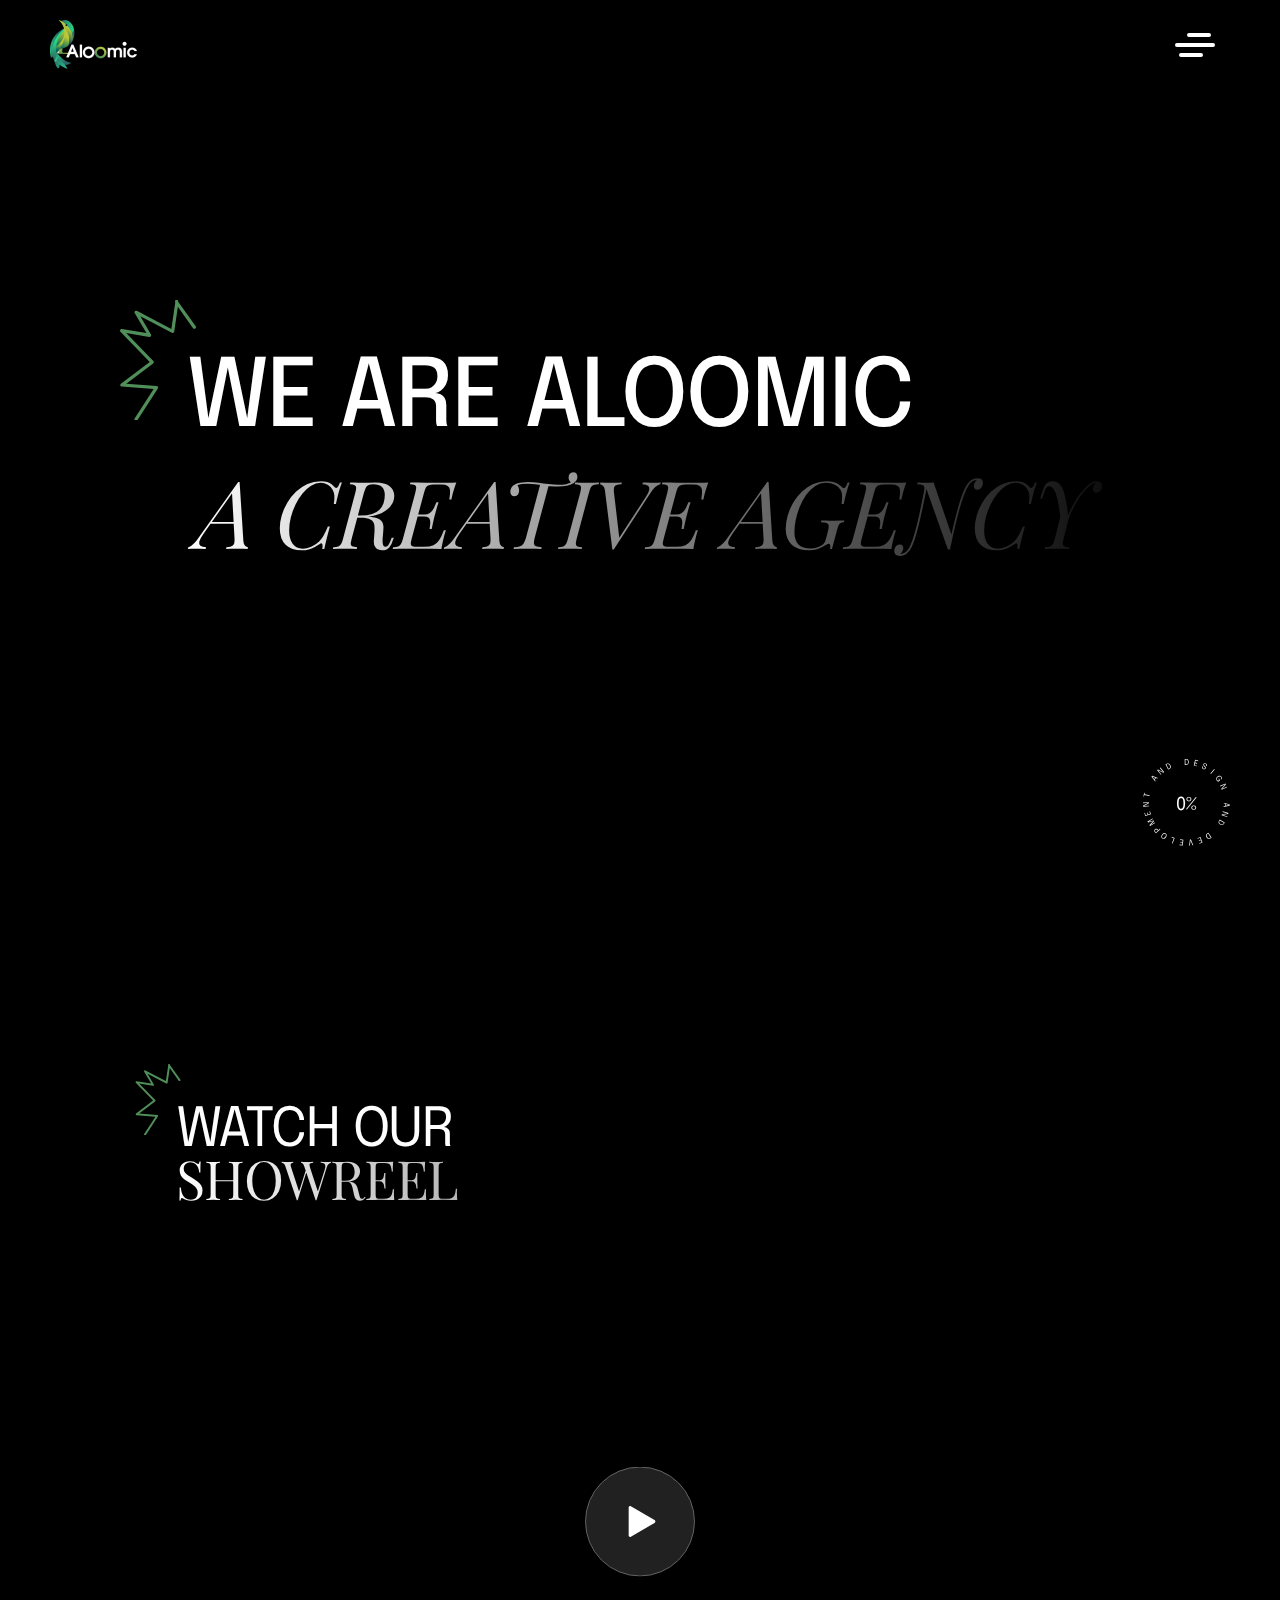
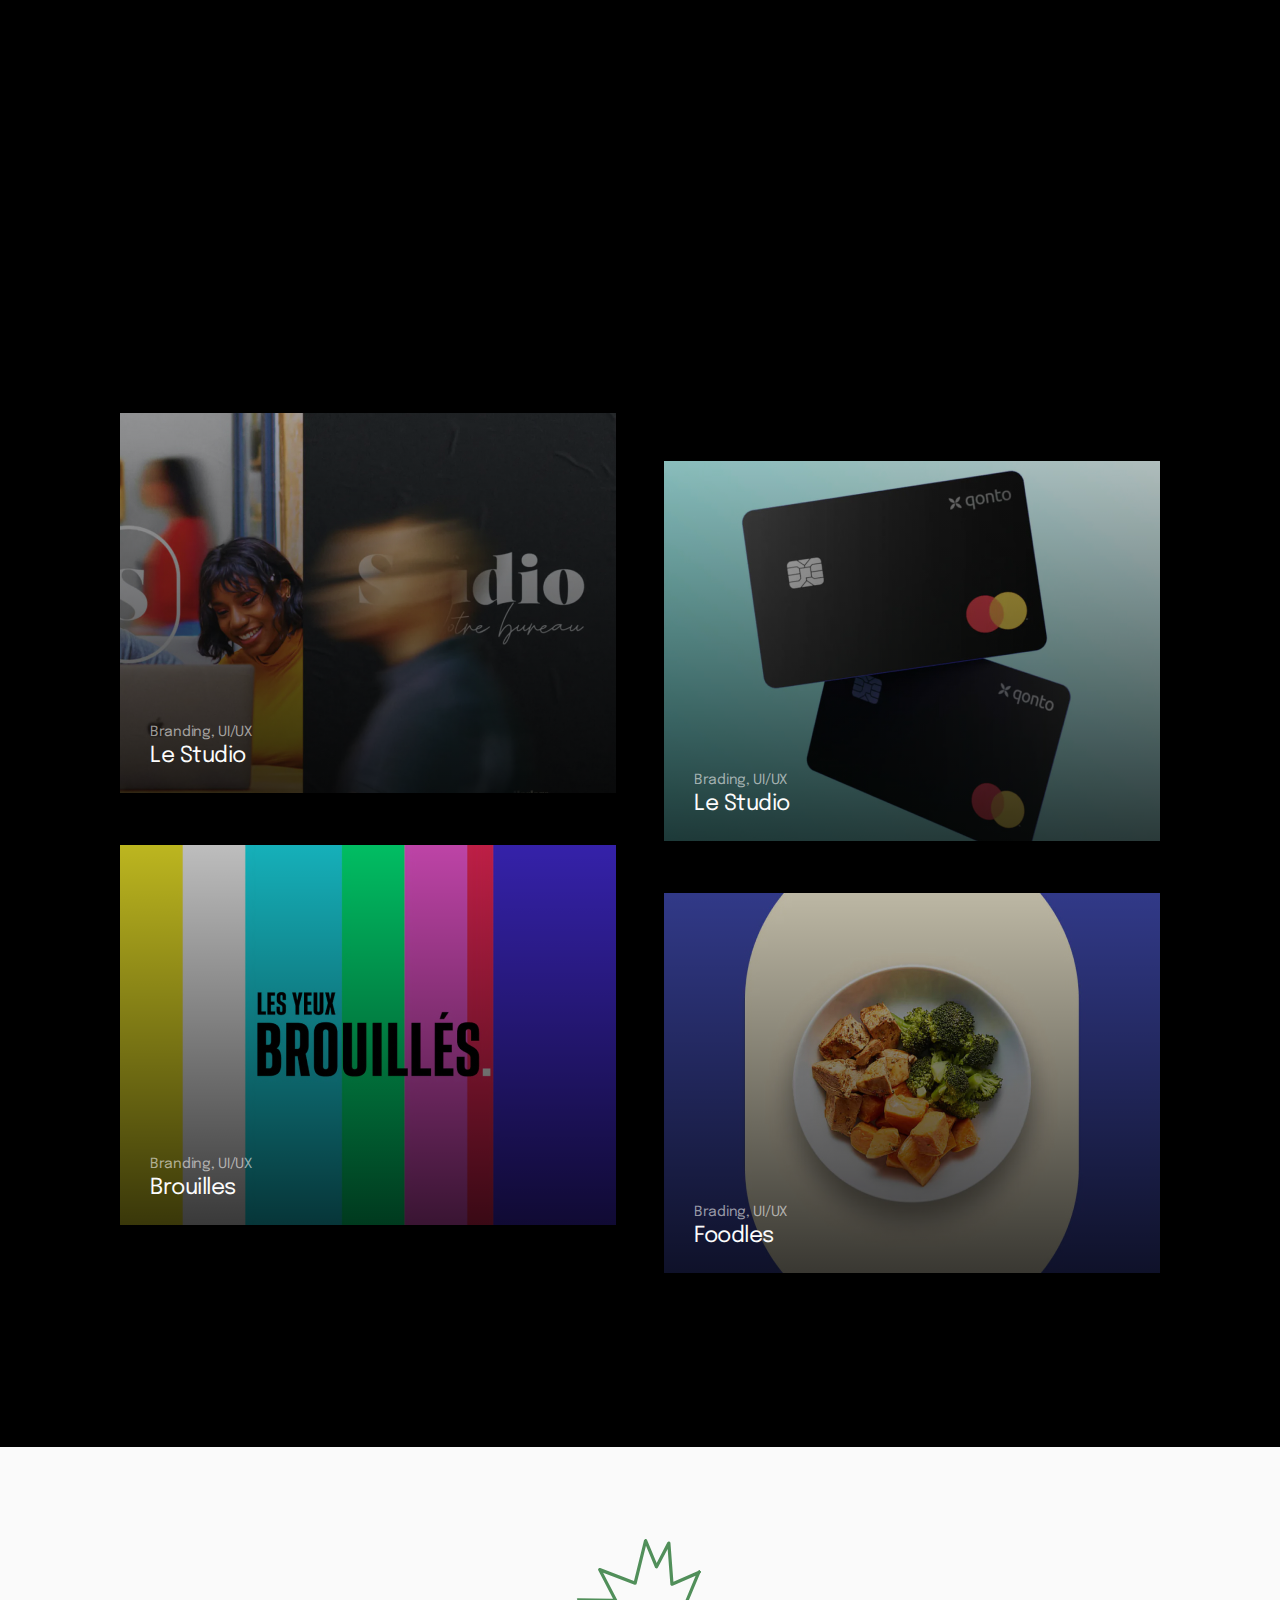
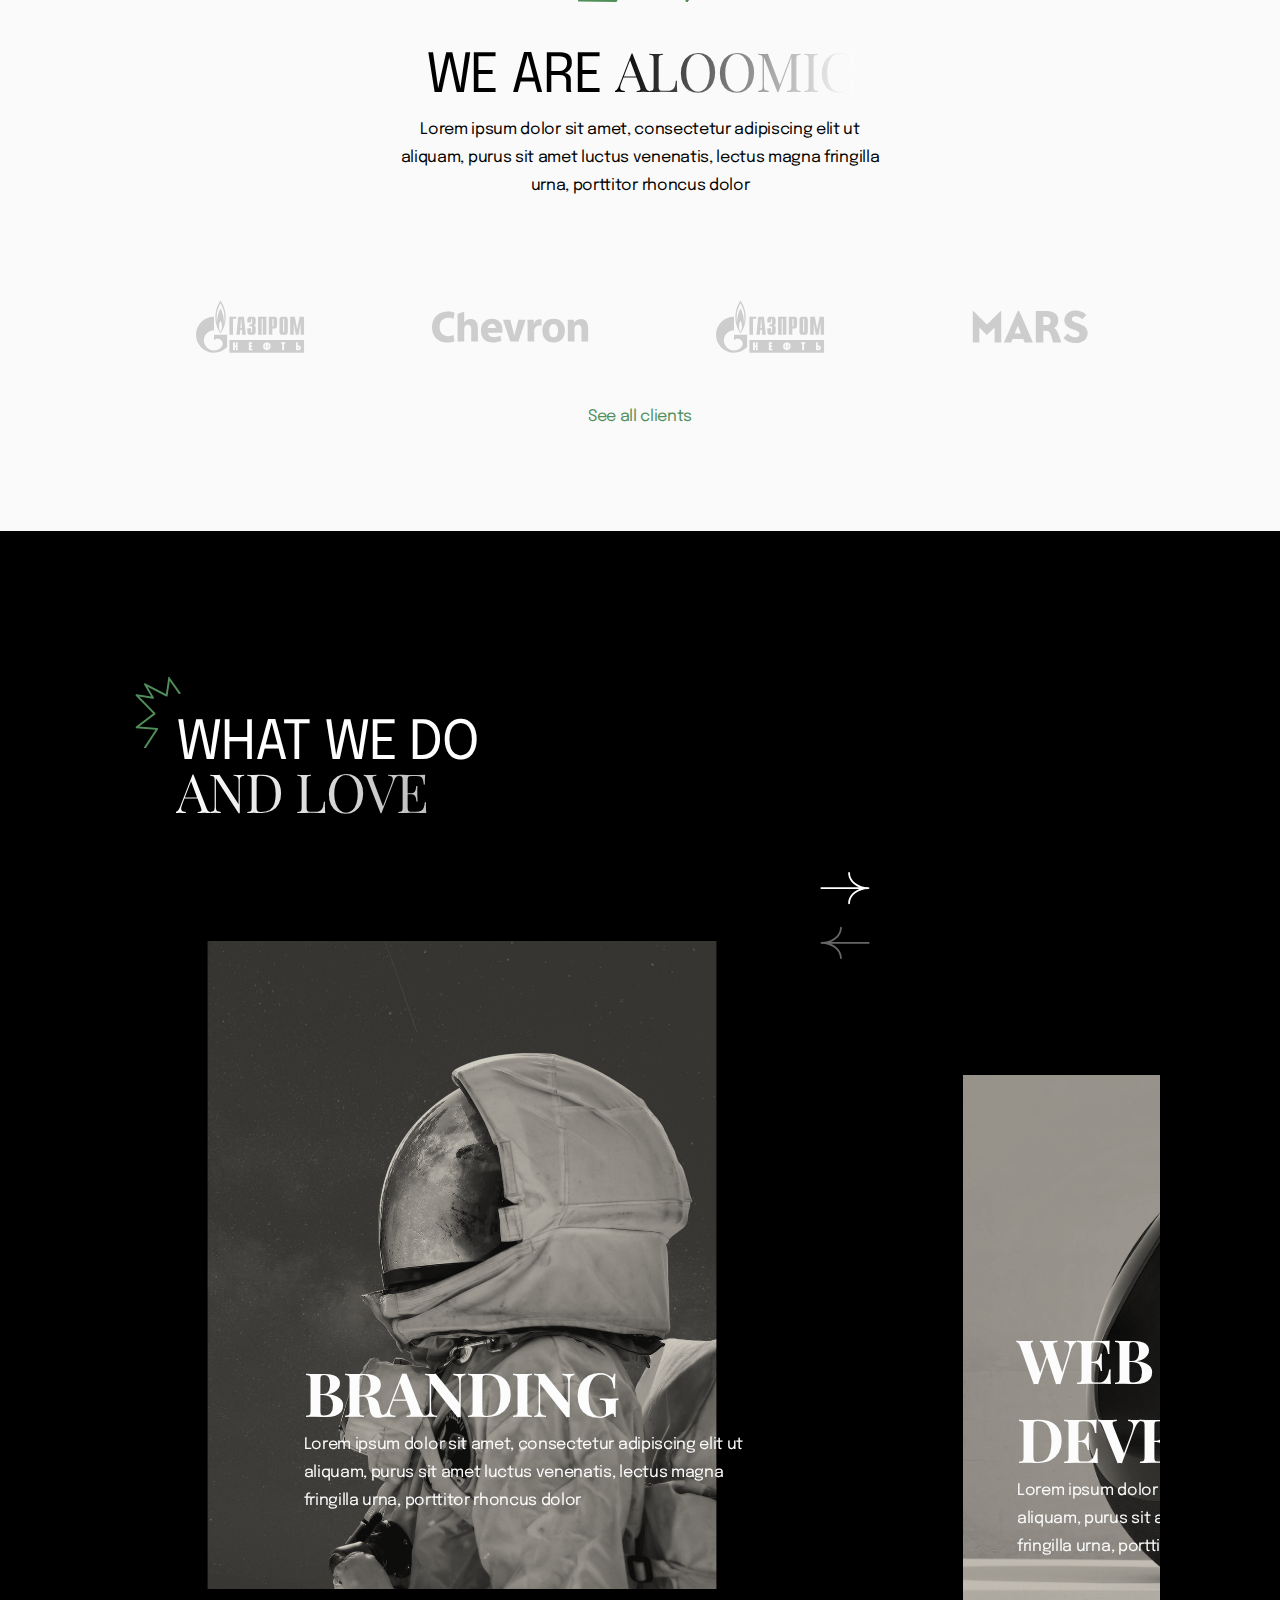
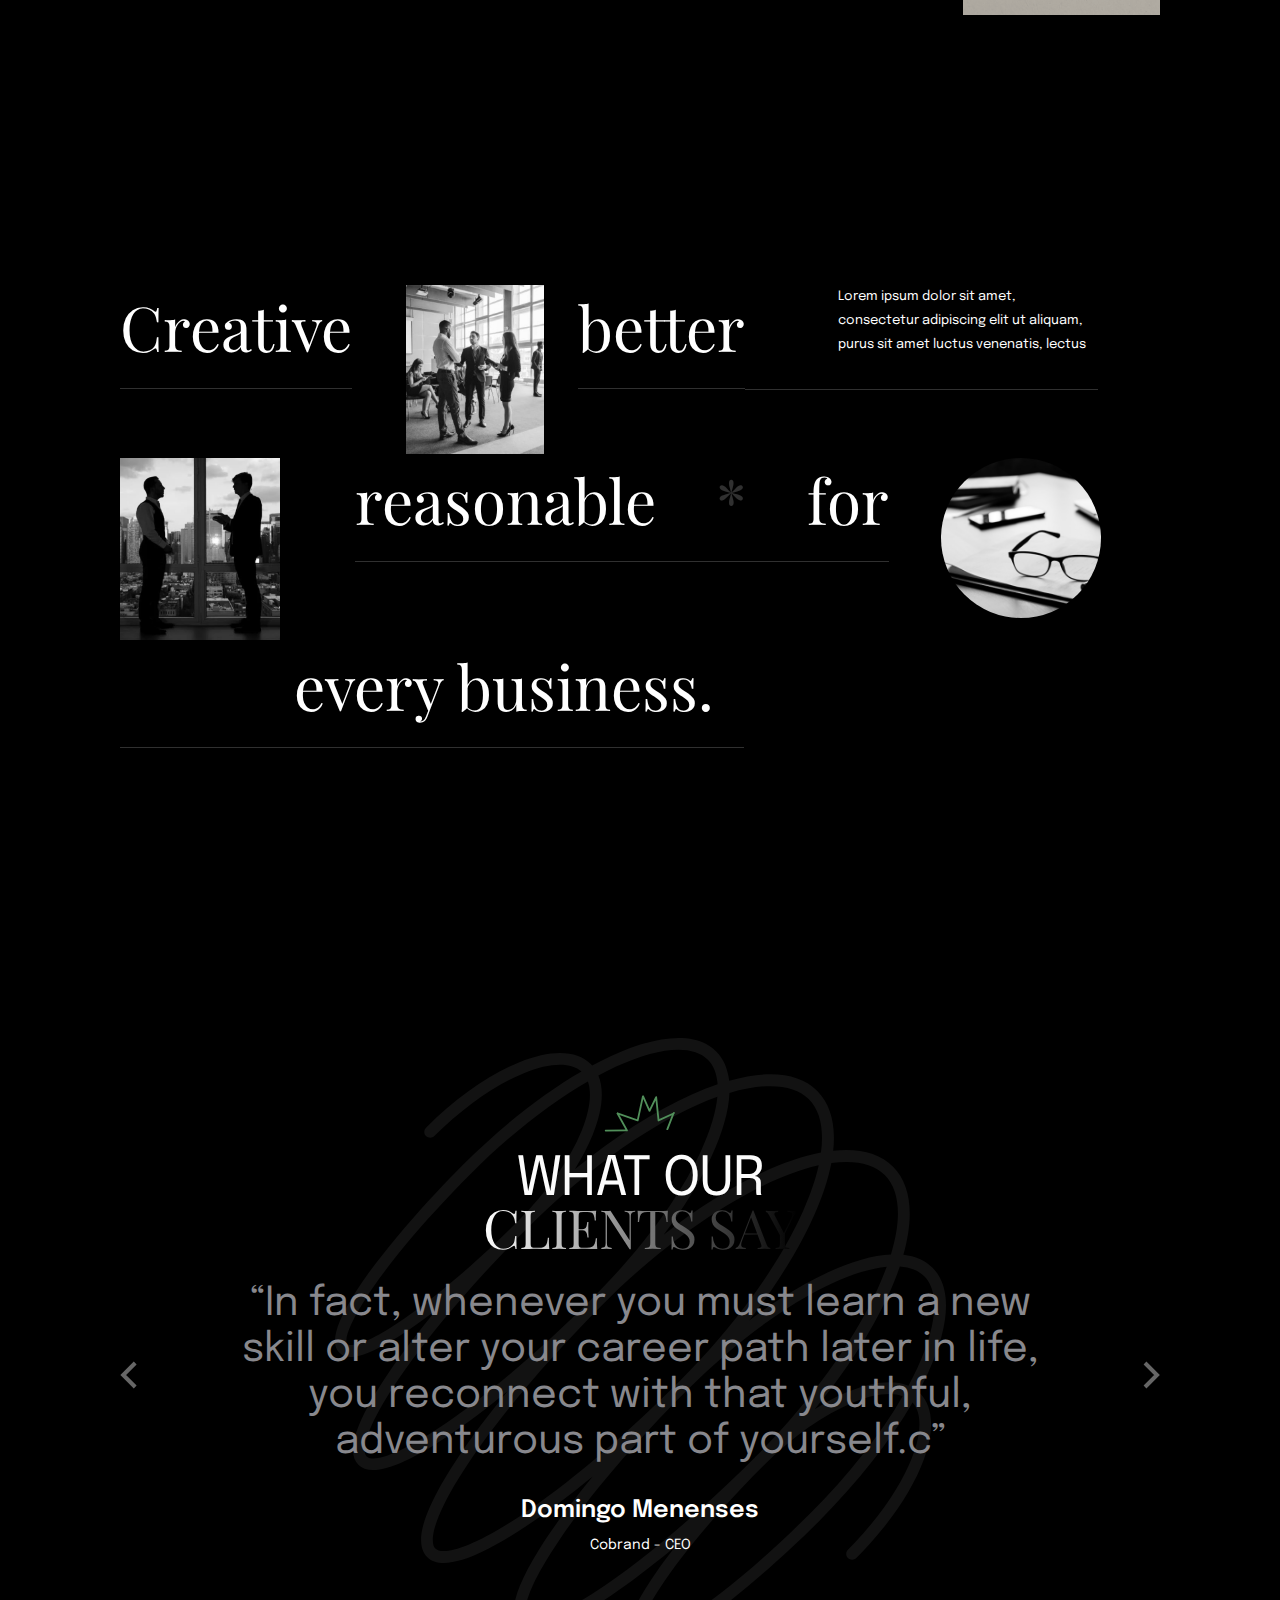
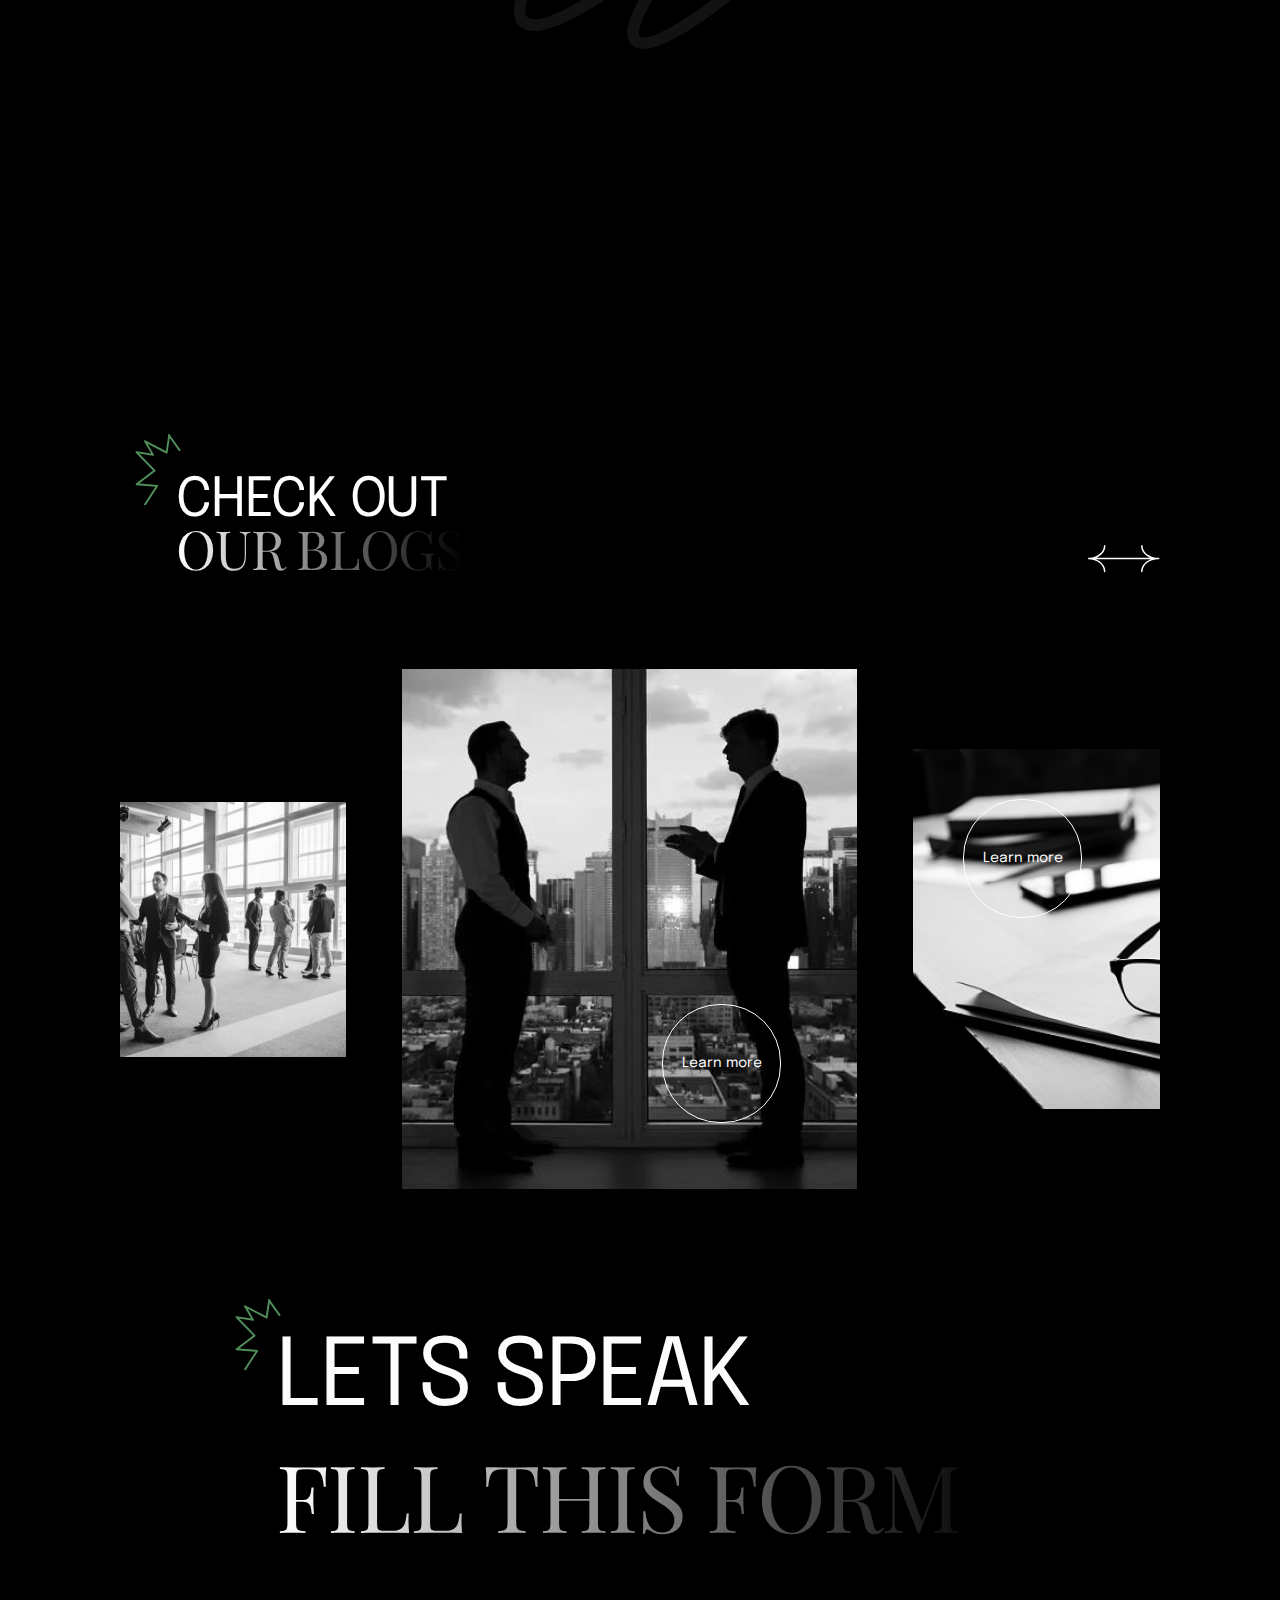
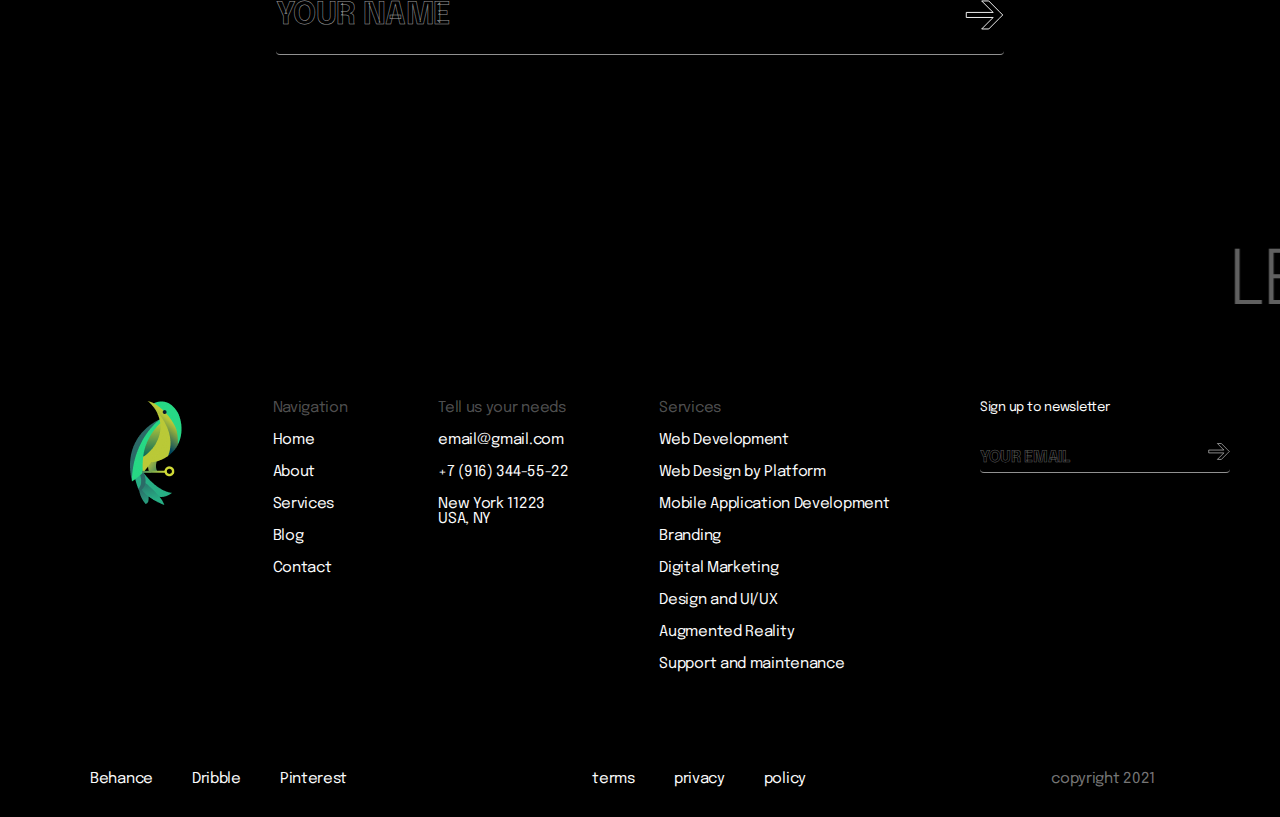
==== commit e5c2defb: "- swiper slide slidesperView changes with the device width. - image card hover effect completed. - b" ====
--- a/index.html
+++ b/index.html
@@ -301,16 +301,20 @@
                                 <p>Branding, UI/UX</p>
                                 <h3>Le Studio</h3>
                             </div>
-                            <span class="card-gradient"></span>
-                            <img src="./assets/img/card1.jpg" alt="" />
+                            <span class="imgwrapper">
+                                <span class="card-gradient"></span>
+                                <img src="./assets/img/card1.jpg" alt="" />
+                            </span>
                         </div>
                         <div class="video-card">
                             <div class="video-card-text">
                                 <p>Branding, UI/UX</p>
                                 <h3>Brouilles</h3>
                             </div>
-                            <span class="card-gradient"></span>
-                            <img src="./assets/img/card2.jpg" alt="" />
+                            <span class="imgwrapper">
+                                <span class="card-gradient"></span>
+                                <img src="./assets/img/card2.jpg" alt="" />
+                            </span>
                         </div>
                     </div>
                     <div class="cards-box">
@@ -319,16 +323,20 @@
                                 <p>Brading, UI/UX</p>
                                 <h3>Le Studio</h3>
                             </div>
-                            <span class="card-gradient"></span>
-                            <img src="./assets/img/card3.jpg" alt="" />
+                            <span class="imgwrapper">
+                                <span class="card-gradient"></span>
+                                <img src="./assets/img/card3.jpg" alt="" />
+                            </span>
                         </div>
                         <div class="video-card">
                             <div class="video-card-text">
                                 <p>Brading, UI/UX</p>
                                 <h3>Foodles</h3>
                             </div>
-                            <span class="card-gradient"></span>
-                            <img src="./assets/img/card4.jpg" alt="" />
+                            <span class="imgwrapper">
+                                <span class="card-gradient"></span>
+                                <img src="./assets/img/card4.jpg" alt="" />
+                            </span>
                         </div>
                     </div>
                 </div>
--- a/assets/css/style.css
+++ b/assets/css/style.css
@@ -319,13 +319,26 @@
 
 .video-cards .cards-box .video-card:hover {
     transition-delay: 0s !important;
+    /* transition: all .5s cubic-bezier(.67, 0, .285, 1); */
+}
+
+.video-cards .cards-box .video-card .imgwrapper {
+
+    -webkit-clip-path: polygon(5% 10%, 95% 0, 95% 90%, 5% 95%);
+    clip-path: polygon(0 0, 100% 0, 100% 100%, 0 100%);
+    display: block;
+}
+
+.video-cards .cards-box .video-card:hover .imgwrapper {
+    -webkit-clip-path: polygon(0 0, 100% 0, 100% 100%, 0 100%);
+    clip-path: polygon(5% 10%, 95% 0, 95% 90%, 5% 95%);
+
     transition: all .5s cubic-bezier(.67, 0, .285, 1);
 }
 
 .video-cards .cards-box .video-card:hover img {
     transform: translateZ(0) scale(1.1);
-    -webkit-clip-path: polygon(5% 10%, 95% 0, 95% 90%, 5% 95%);
-    clip-path: polygon(5% 10%, 95% 0, 95% 90%, 5% 95%);
+    transition: all .5s cubic-bezier(.67, 0, .285, 1);
 }
 
 .video-cards .cards-box .video-card:hover .card-gradient {
@@ -2438,6 +2451,7 @@
     }
 
     .slide-cards-control {
+        display: none;
         margin-left: 445px;
     }
 
@@ -2601,6 +2615,9 @@
 }
 
 @media (max-width: 767px) {
+    .mmmm {
+        padding-top: 0;
+    }
 
     /* for swiper slider */
     .slide-image-wrapper {
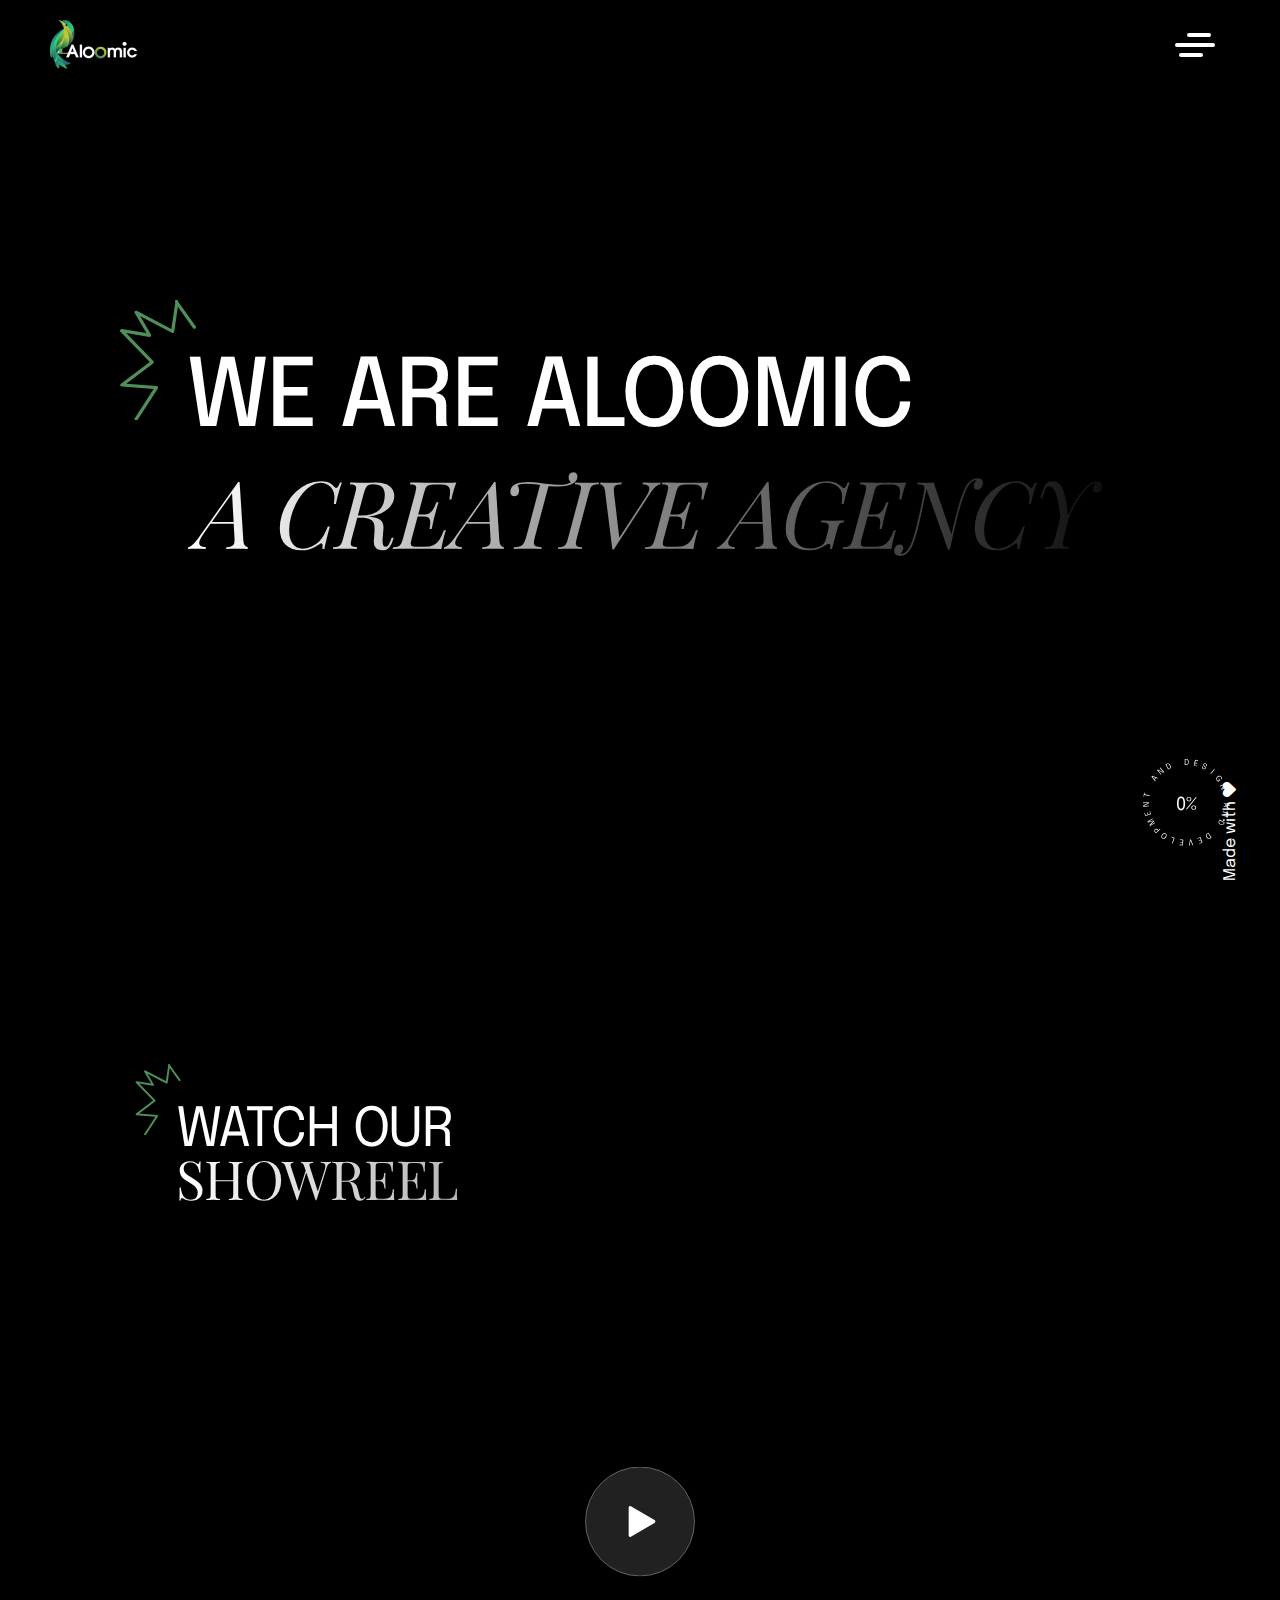
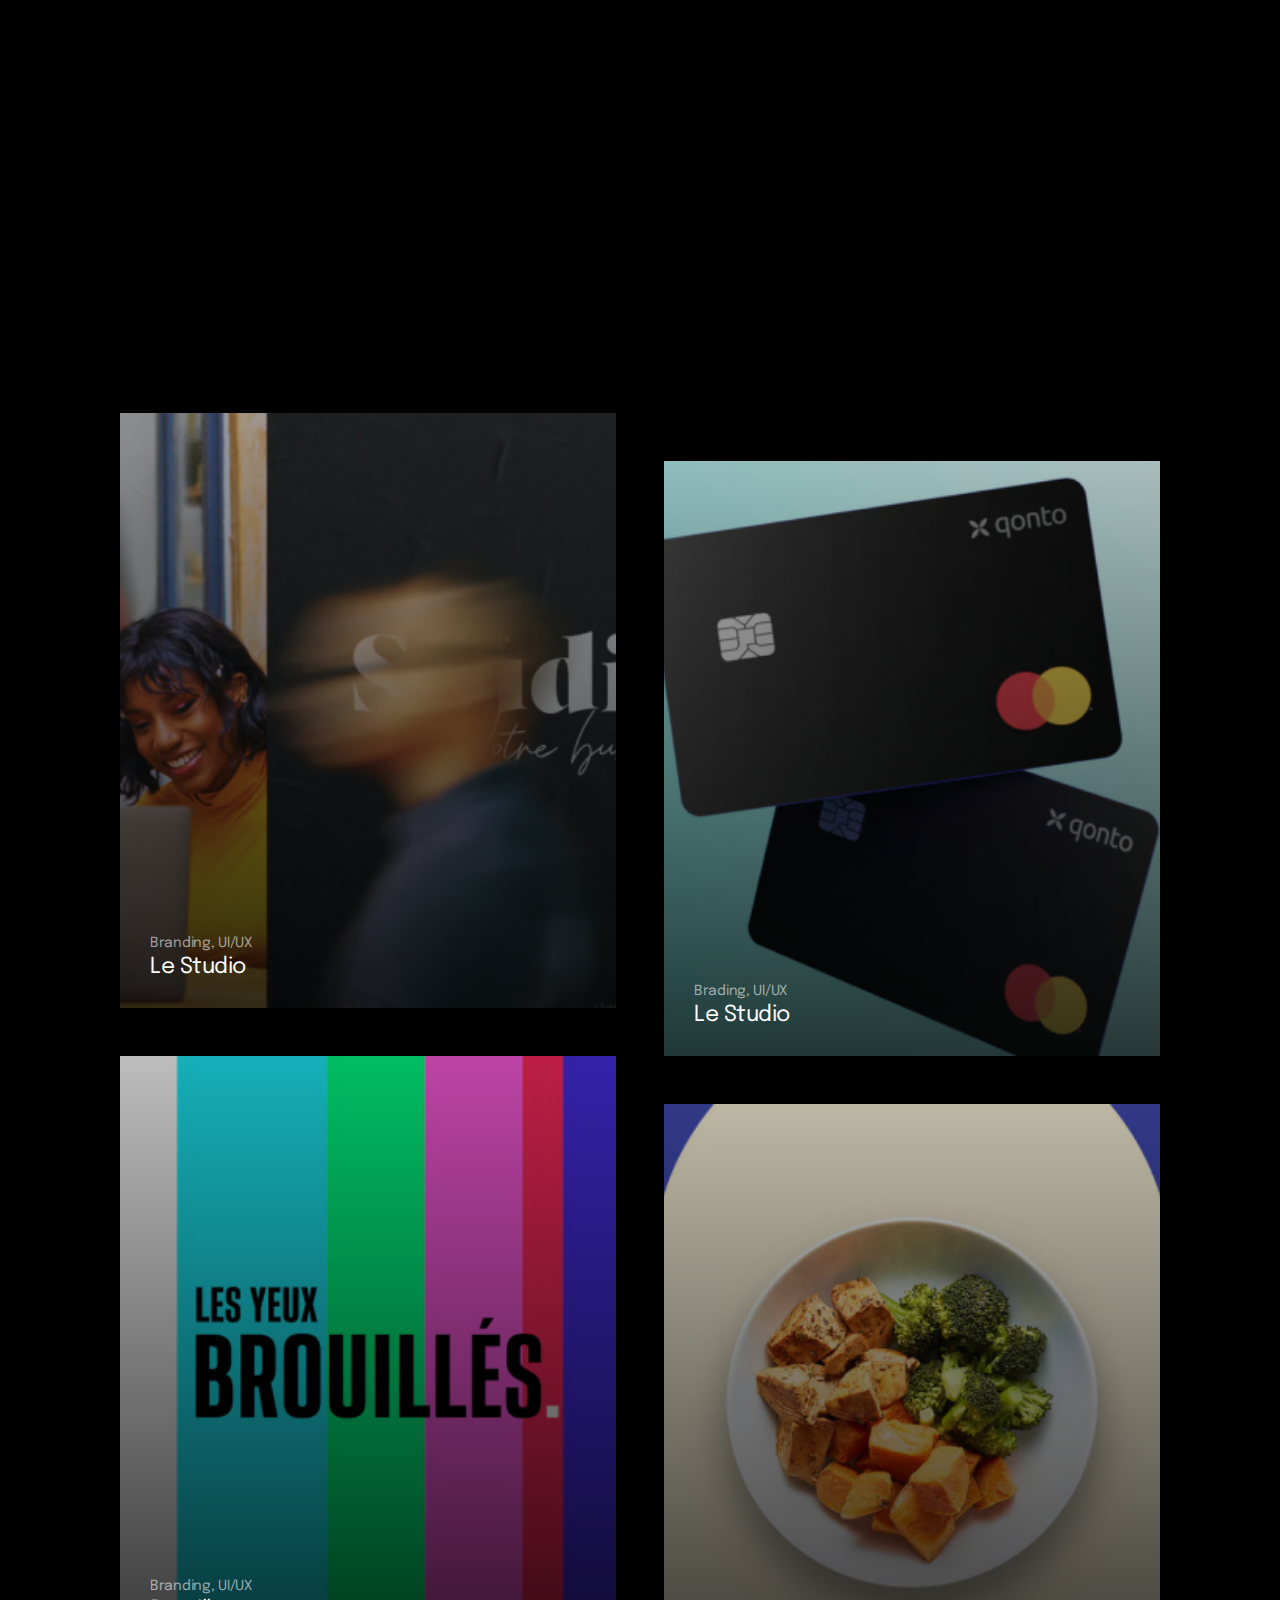
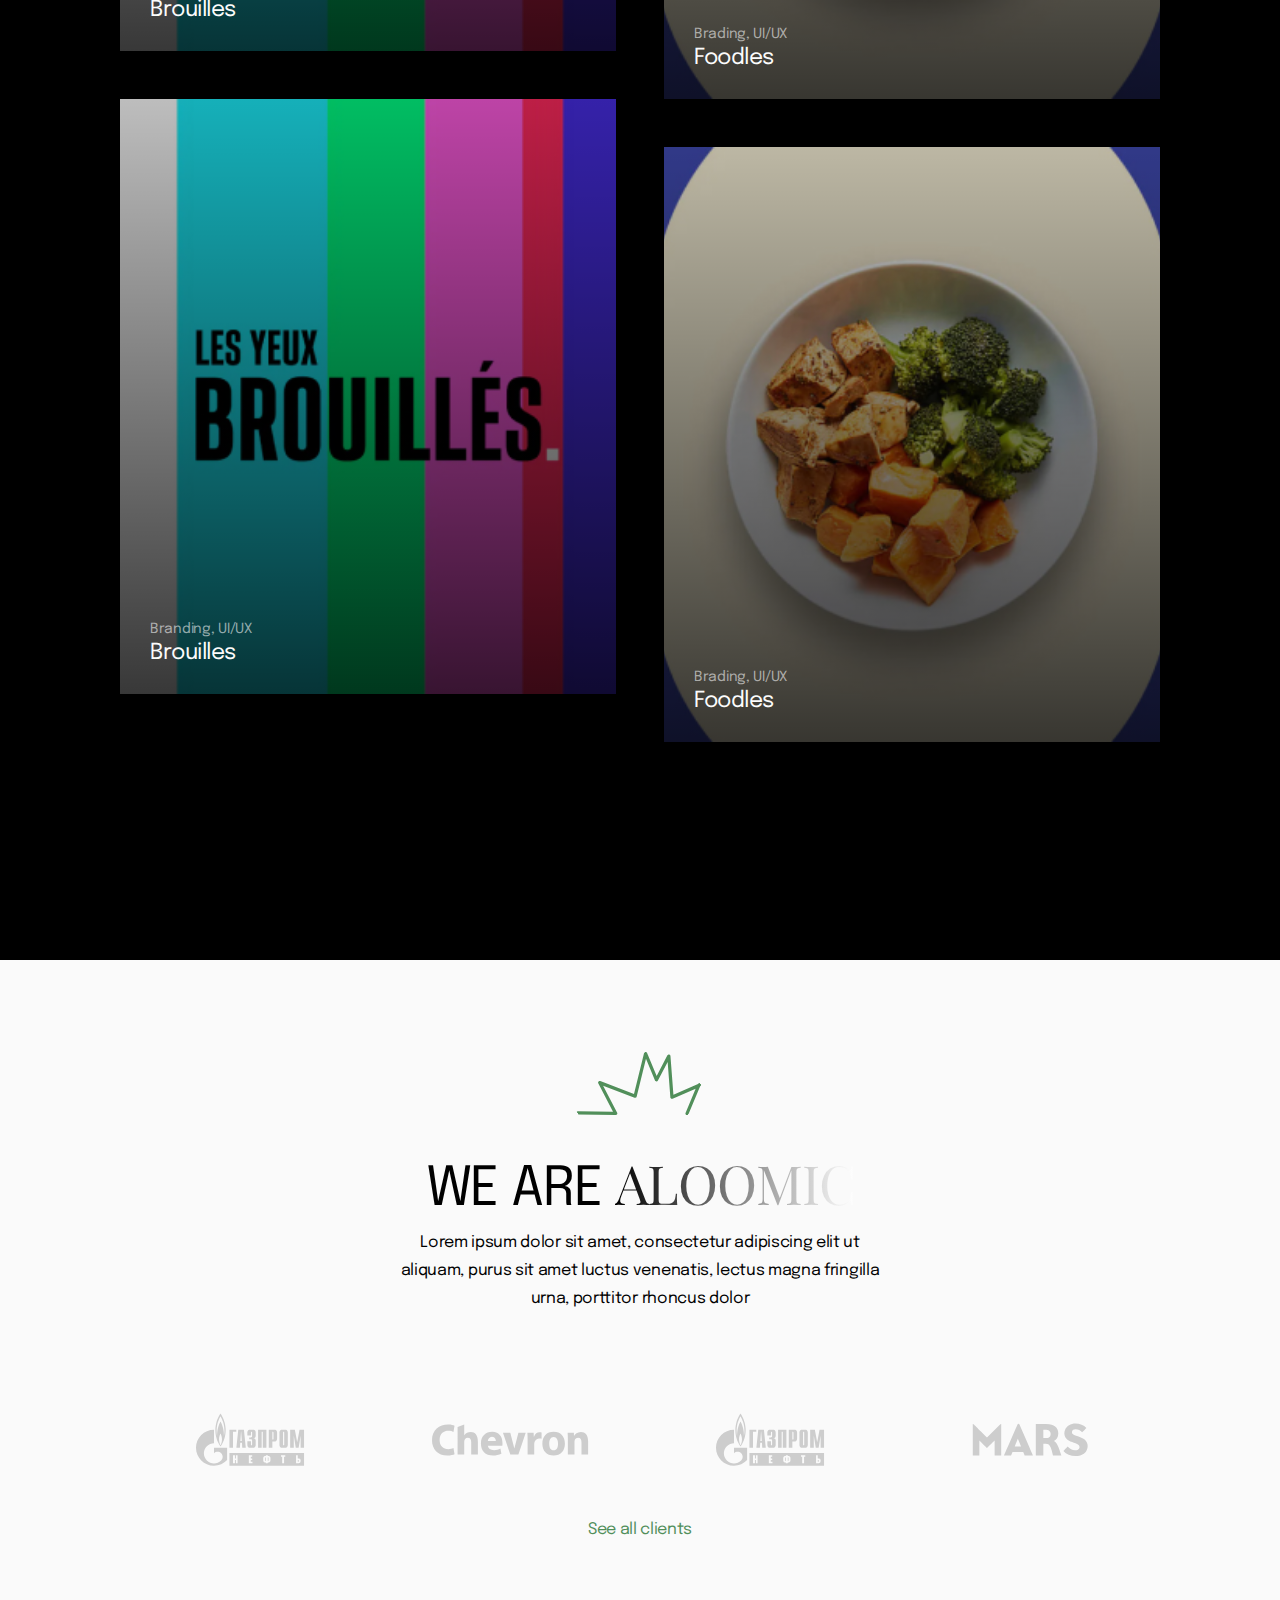
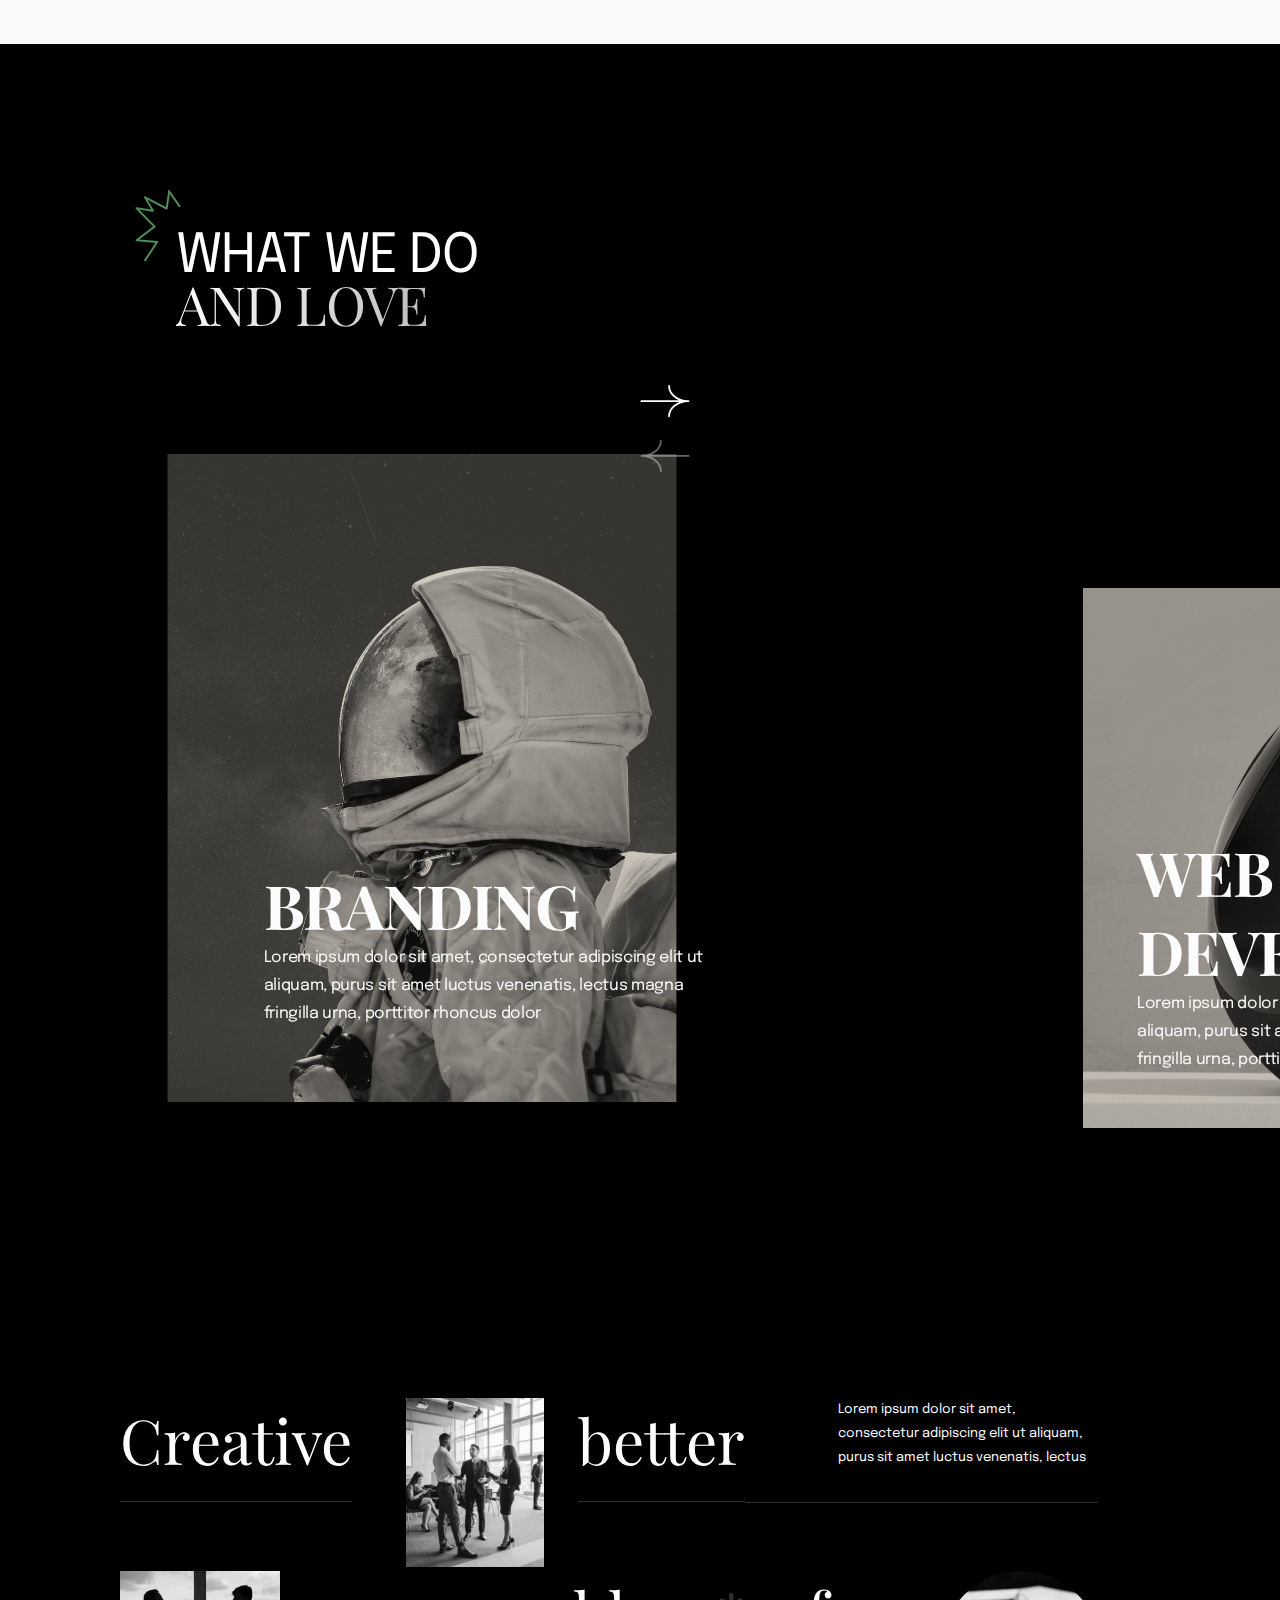
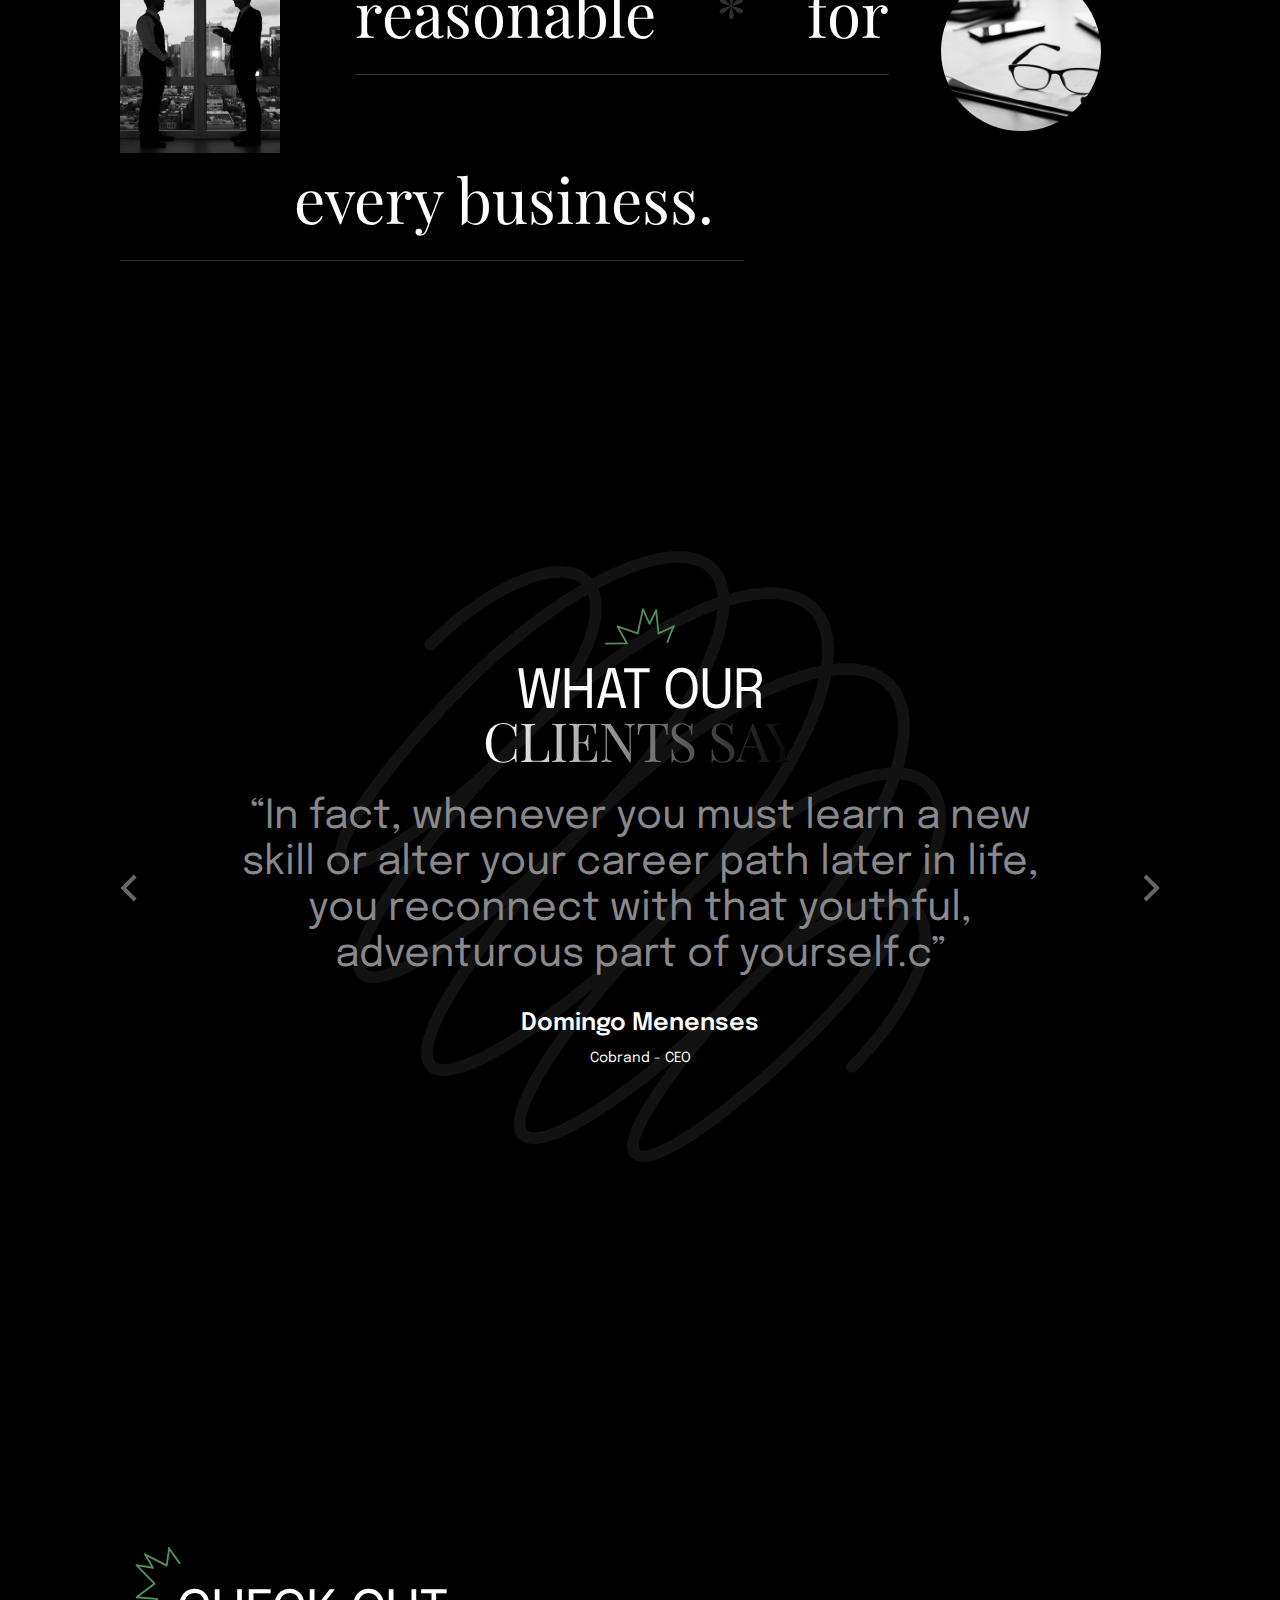
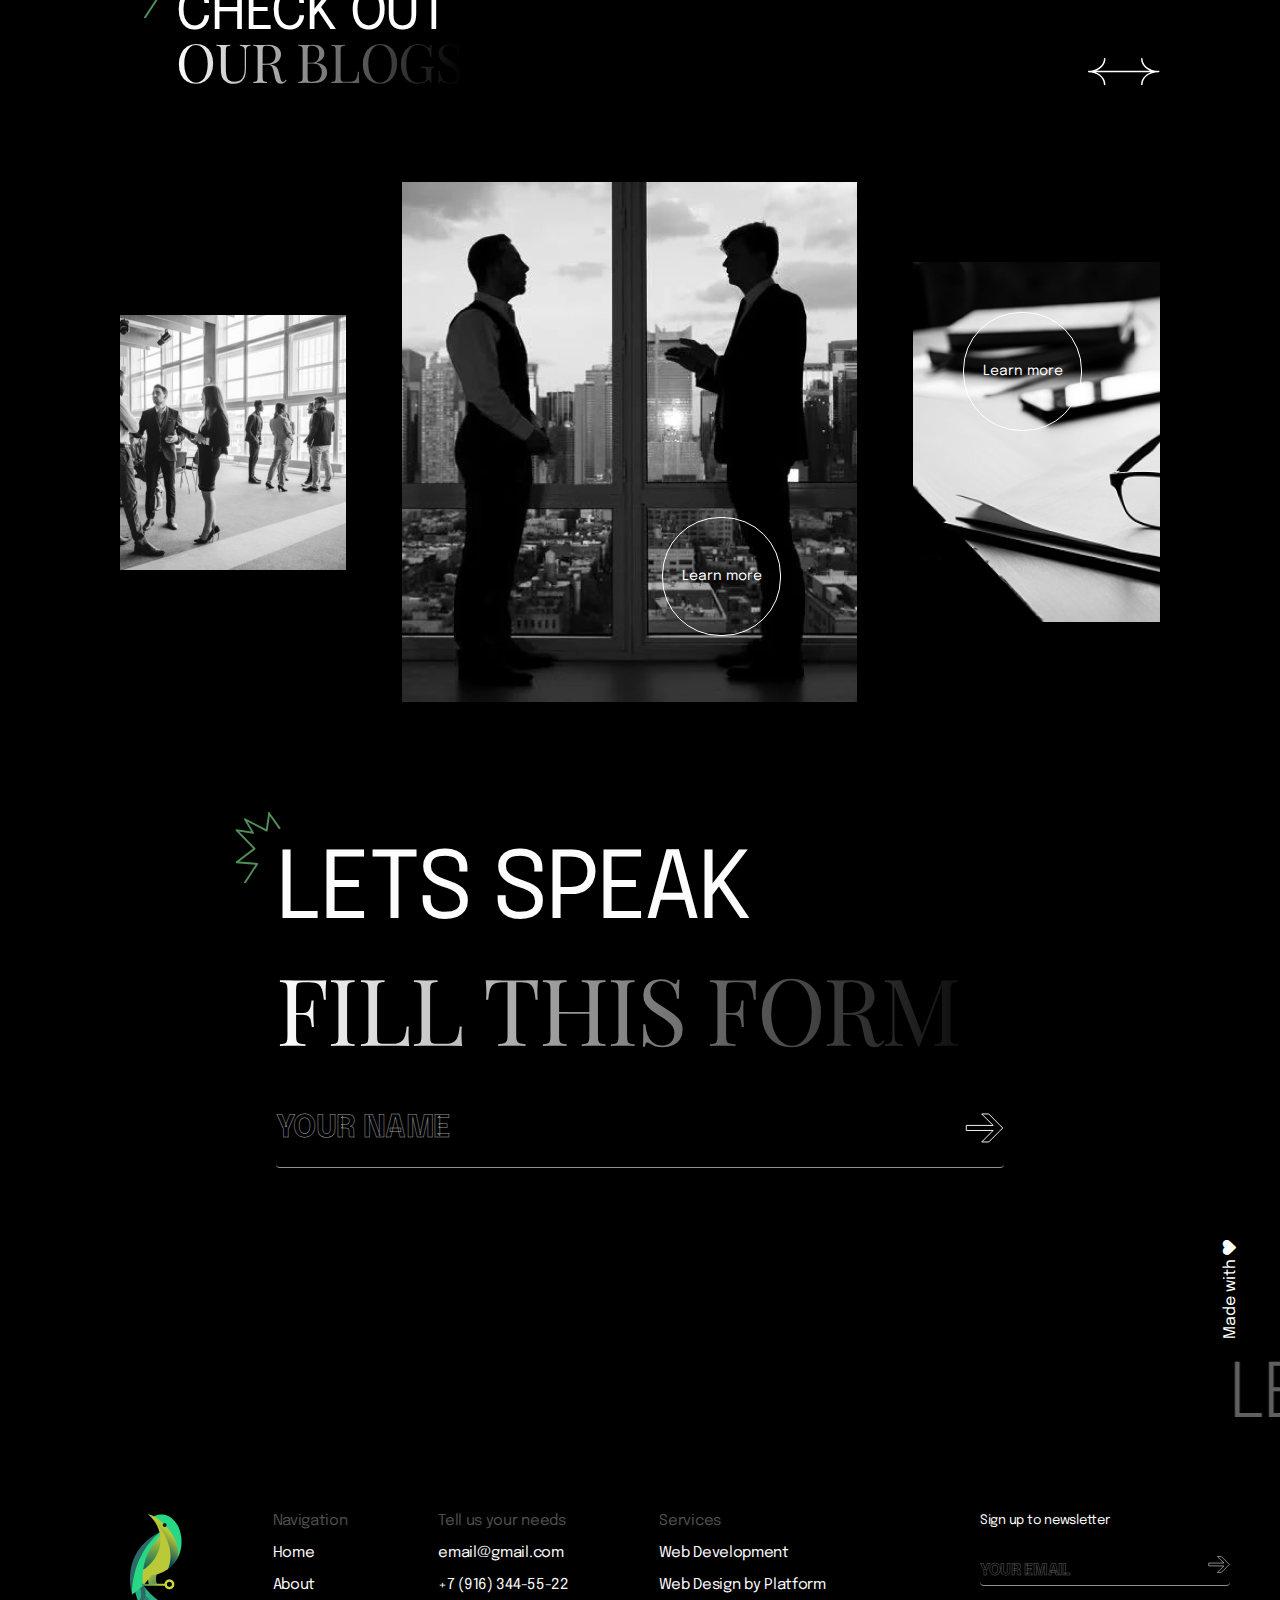
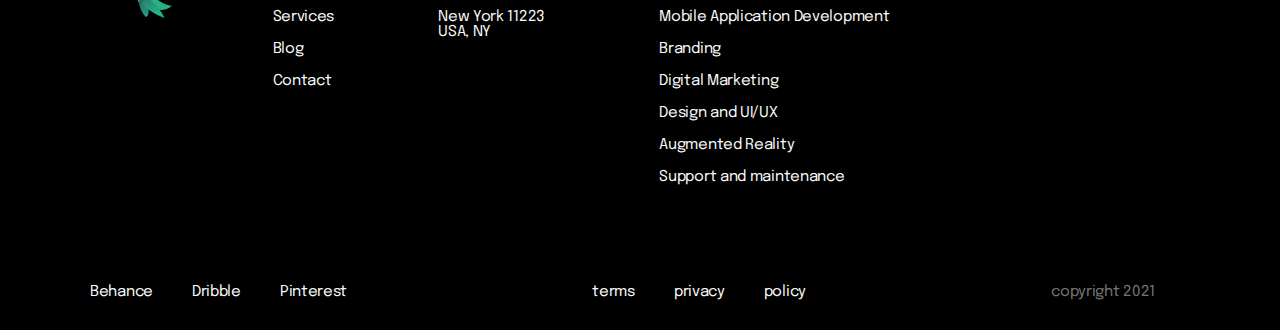
==== commit dd10e976: "11/24 feedback solving - video card animation smooth(cards numbers 4 -> 6) - we do slide panel issue" ====
--- a/index.html
+++ b/index.html
@@ -18,6 +18,7 @@
     <link
         href="https://fonts.googleapis.com/css2?family=Epilogue:ital,wght@0,200;0,300;0,400;0,500;0,600;0,700;0,800;0,900;1,200;1,300;1,400;1,500;1,600;1,700;1,800;1,900&family=Playfair+Display:ital,wght@0,400;0,500;0,600;0,700;0,800;0,900;1,400;1,500;1,600;1,700;1,800;1,900&display=swap"
         rel="stylesheet">
+        <link rel='stylesheet' href="https://use.fontawesome.com/releases/v5.13.0/css/all.css">
     <link href="./assets/css/hamburgers.min.css" rel="stylesheet">
     <link href="https://unpkg.com/swiper/swiper-bundle.min.css" rel="stylesheet">
 
@@ -265,6 +266,10 @@
                     </div>
                 </div>
             </div>
+            <div class="stick-note v-text">
+                <span>Made with</span>
+                <span><i class="fa-heart fa"></i></span>
+            </div>
         </div>
         <!-- Home banner end -->
 
@@ -316,6 +321,16 @@
                                 <img src="./assets/img/card2.jpg" alt="" />
                             </span>
                         </div>
+                        <div class="video-card">
+                            <div class="video-card-text">
+                                <p>Branding, UI/UX</p>
+                                <h3>Brouilles</h3>
+                            </div>
+                            <span class="imgwrapper">
+                                <span class="card-gradient"></span>
+                                <img src="./assets/img/card2.jpg" alt="" />
+                            </span>
+                        </div>
                     </div>
                     <div class="cards-box">
                         <div class="video-card">
@@ -326,6 +341,16 @@
                             <span class="imgwrapper">
                                 <span class="card-gradient"></span>
                                 <img src="./assets/img/card3.jpg" alt="" />
+                            </span>
+                        </div>
+                        <div class="video-card">
+                            <div class="video-card-text">
+                                <p>Brading, UI/UX</p>
+                                <h3>Foodles</h3>
+                            </div>
+                            <span class="imgwrapper">
+                                <span class="card-gradient"></span>
+                                <img src="./assets/img/card4.jpg" alt="" />
                             </span>
                         </div>
                         <div class="video-card">
@@ -397,7 +422,9 @@
                 <!-- Custom slide end -->
 
 
-                <!-- ////////////////////////////// -->
+
+            </div>
+                            <!-- ////////////////////////////// -->
 
                 <div class="mmmm">
                     <div class="slide-cards-control">
@@ -521,7 +548,6 @@
                     </div>
                 </div>
                 <!-- ////////////////////////////// -->
-            </div>
         </div>
         <!-- What we do end -->
         <!-- What we love beginning -->
@@ -664,6 +690,11 @@
                         <img src="./assets/img/right_arrow.svg">
                     </span>
                 </div>
+                
+            </div>
+            <div class="stick-note v-text">
+                <span>Made with</span>
+                <span><i class="fa-heart fa"></i></span>
             </div>
 
         </div>
--- a/assets/css/style.css
+++ b/assets/css/style.css
@@ -327,6 +327,8 @@
     -webkit-clip-path: polygon(5% 10%, 95% 0, 95% 90%, 5% 95%);
     clip-path: polygon(0 0, 100% 0, 100% 100%, 0 100%);
     display: block;
+    width: 100%;
+    height: 595px;
 }
 
 .video-cards .cards-box .video-card:hover .imgwrapper {
@@ -337,7 +339,7 @@
 }
 
 .video-cards .cards-box .video-card:hover img {
-    transform: translateZ(0) scale(1.1);
+    transform: translateZ(0) scale(1.2);
     transition: all .5s cubic-bezier(.67, 0, .285, 1);
 }
 
@@ -345,7 +347,7 @@
     background: transparent;
 }
 
-.video-cards .cards-box .video-card:first-child {
+.video-cards .cards-box .video-card {
     margin-bottom: 48px;
 }
 
@@ -355,9 +357,9 @@
 
 .video-cards .cards-box .video-card img {
     width: 100%;
+    height: 100%;
     object-fit: cover;
     z-index: 1;
-    height: 380px;
     transition: all 1s cubic-bezier(.67, 0, .285, 1), opacity 0s linear;
 
 }
@@ -399,7 +401,7 @@
     height: 100%;
     background: linear-gradient(180deg, rgba(0, 0, 0, 0.26) 0%, rgba(0, 0, 0, 0.78) 100%);
     z-index: 2;
-    transition: all 1s cubic-bezier(.67, 0, .285, 1), opacity 0s linear;
+    transition: all .5s cubic-bezier(.67, 0, .285, 1), opacity 0s linear;
 }
 
 /* Our clietns */
@@ -596,7 +598,7 @@
     position: absolute;
     left: 0;
     top: 0;
-    margin-left: 700px;
+    margin-left: 50%;
     margin-top: 57px;
     z-index: 2;
 }
@@ -919,6 +921,7 @@
 body {
     font-family: 'Open Sans';
     background-color: #fafafa;
+    scroll-behavior: smooth;
 }
 
 body .titleandcontentitem {
@@ -1108,6 +1111,7 @@
 .input-panel {
     background-color: #000;
     padding-bottom: 190px;
+    position: relative;
 }
 
 .input-panel h1:first-child span img {
@@ -2339,9 +2343,37 @@
     transition: all .5s cubic-bezier(.67, 0, .285, 1);
 }
 
+/* stick-with */
+.fa {
+    font-family: "Font Awesome 5 Free";
+    font-size: 15px;
+
+}
+
+.stick-note {
+    color: white;
+    display: inline-block;
+    position: absolute;
+    right: 0;
+    font-family: "Epilogue";
+    bottom: 60px;
+}
+
+.fa-heart {
+    content: "\f004";
+}
+
+.v-text {
+    transform: rotate(-90deg);
+}
+
 /* --------------------- */
 
 @media (max-width: 1080px) {
+    .video-cards .cards-box .video-card .imgwrapper {
+        height: auto;
+    }
+
     /* for swiper slide */
 
     .swiper-slide img {
@@ -2615,6 +2647,7 @@
 }
 
 @media (max-width: 767px) {
+
     .mmmm {
         padding-top: 0;
     }
@@ -2915,6 +2948,10 @@
 }
 
 @media (max-width: 460px) {
+    .we-love .container p {
+        padding: 20px;
+        margin: auto;
+    }
 
     /* for swiper slide */
     .slide-text-wrapper h2 {
